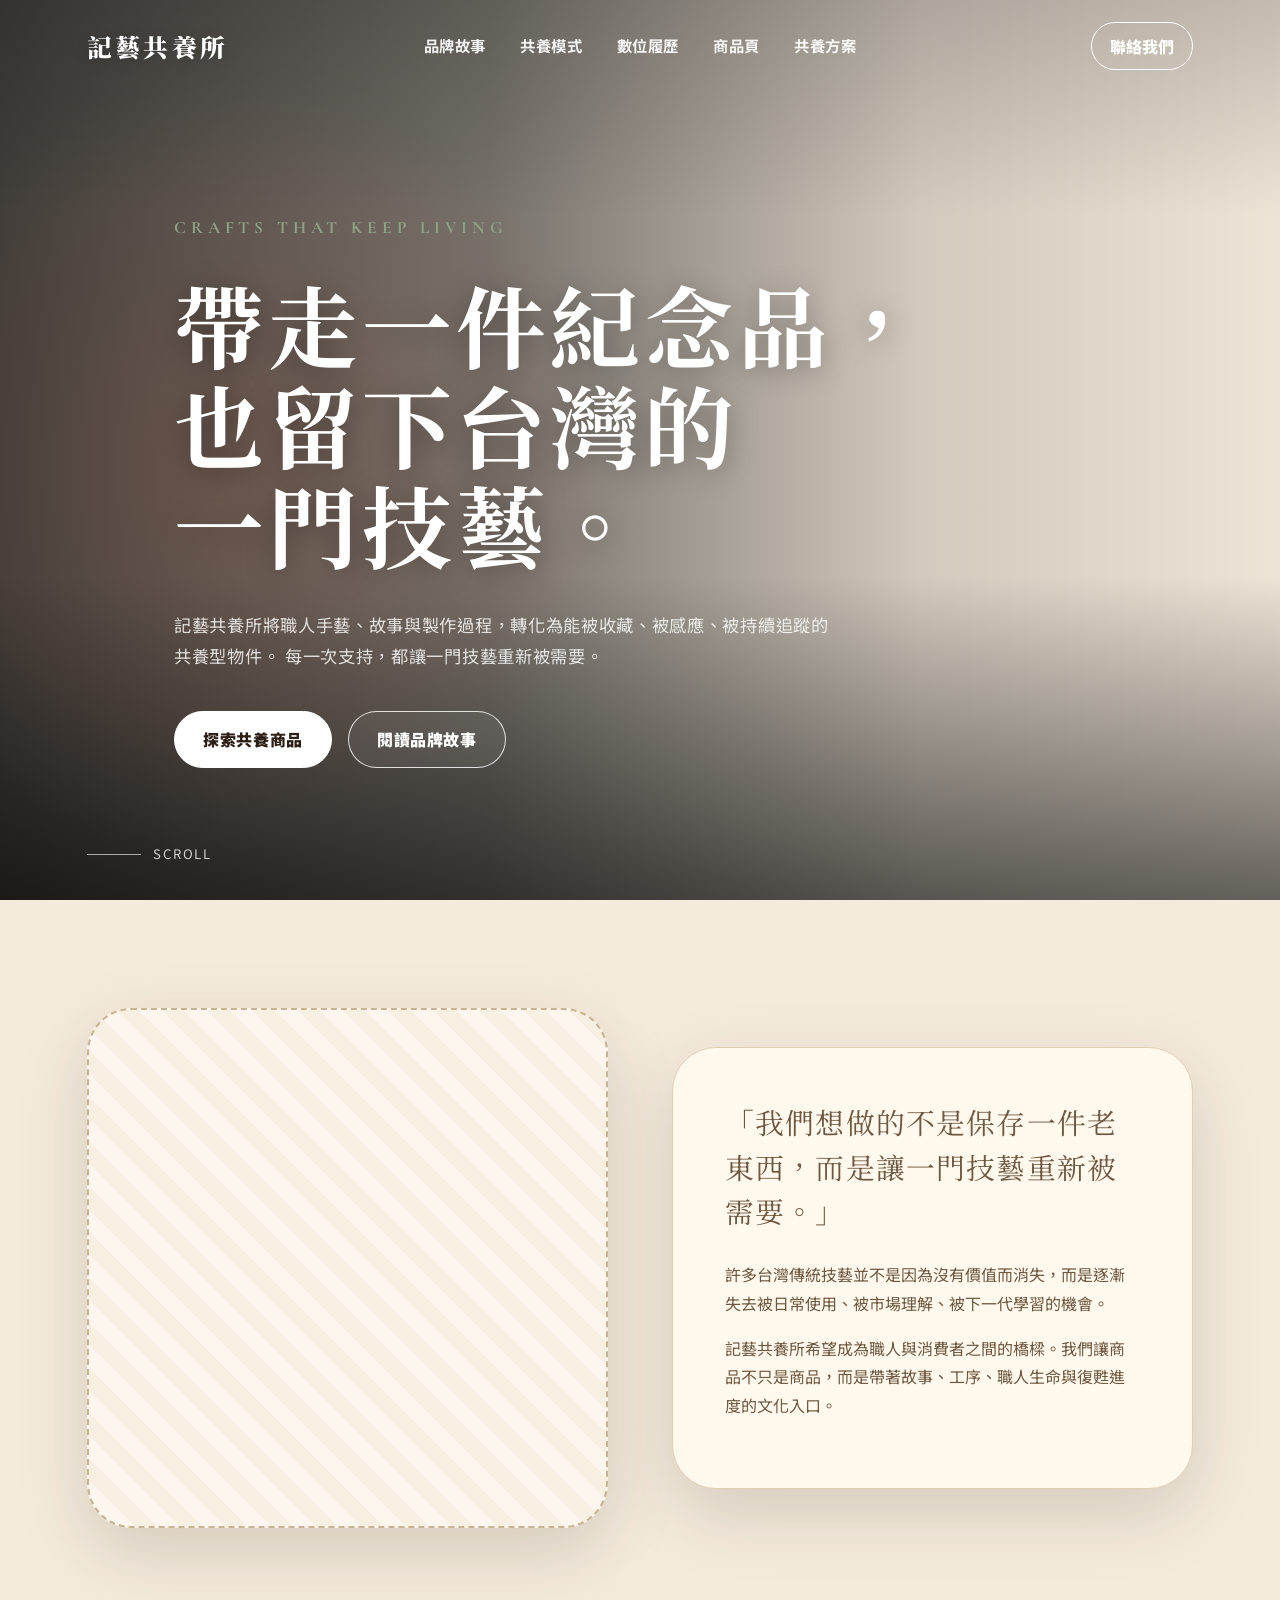
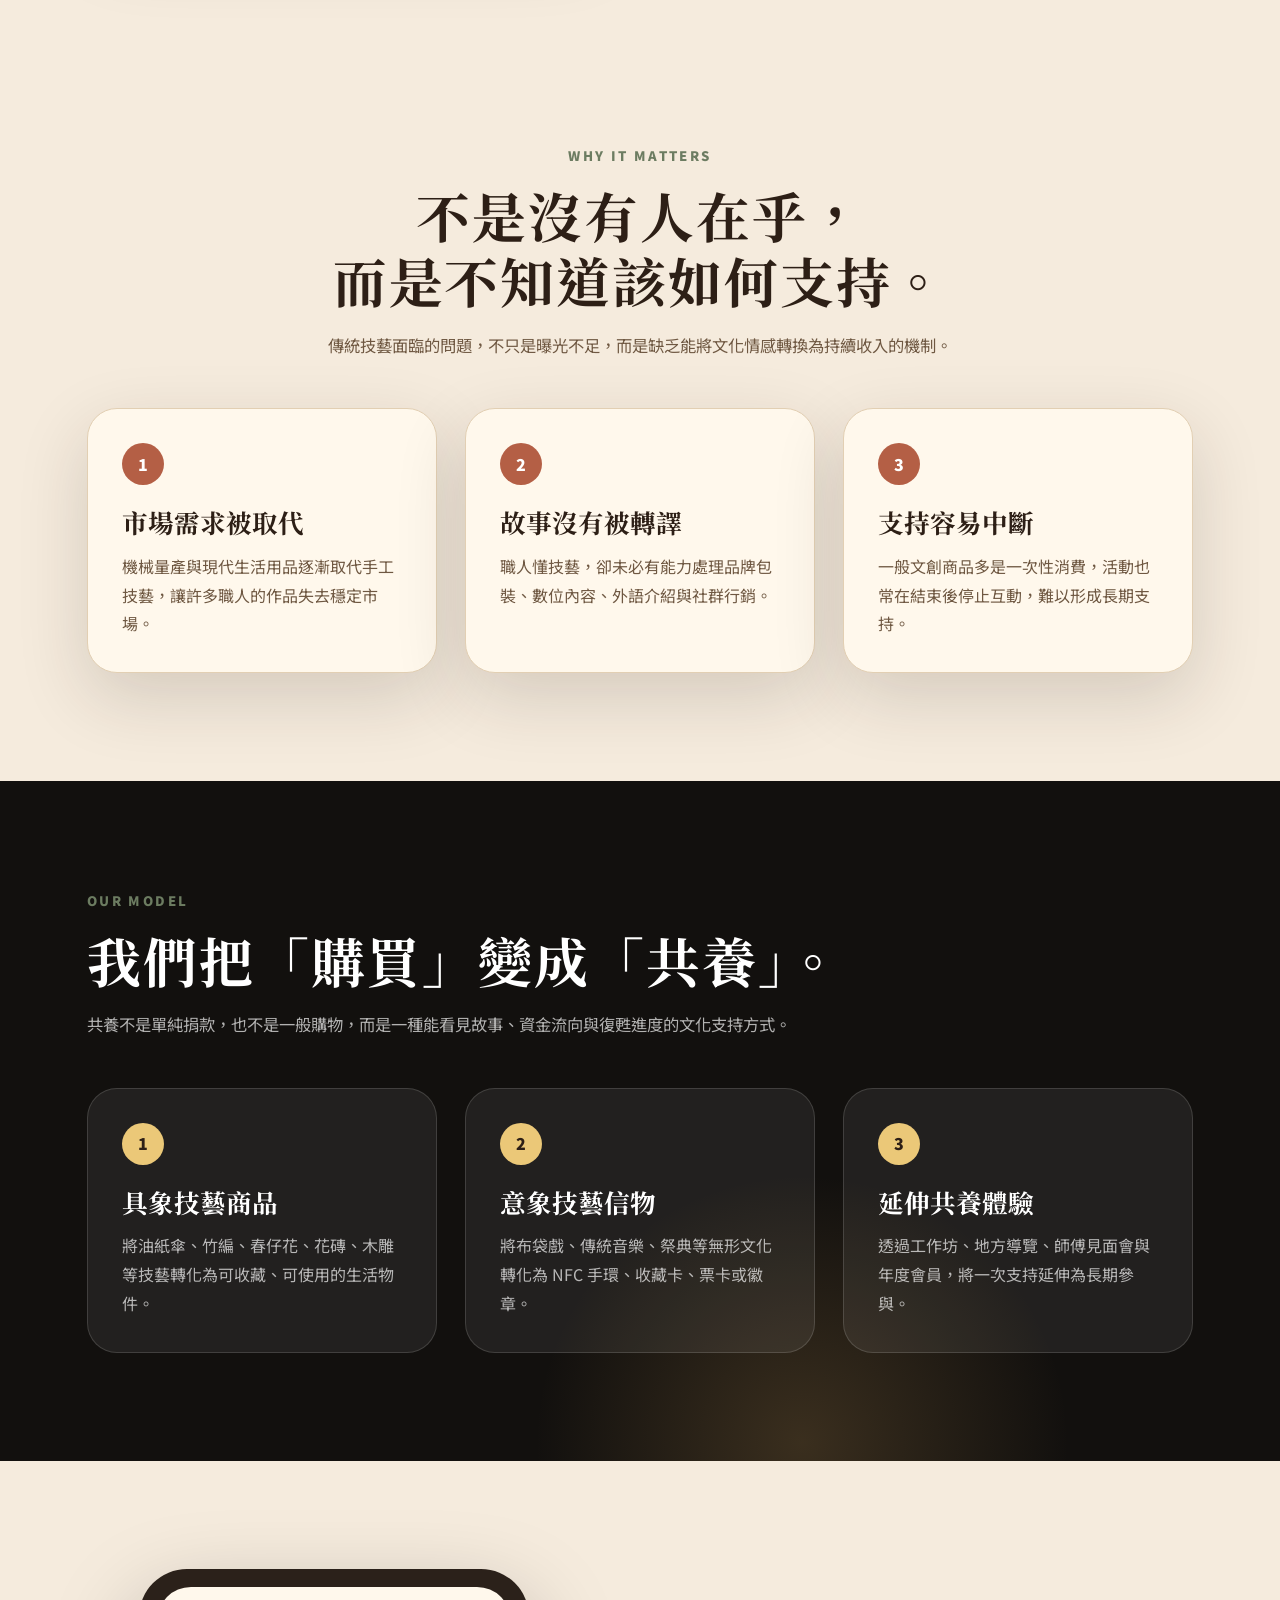
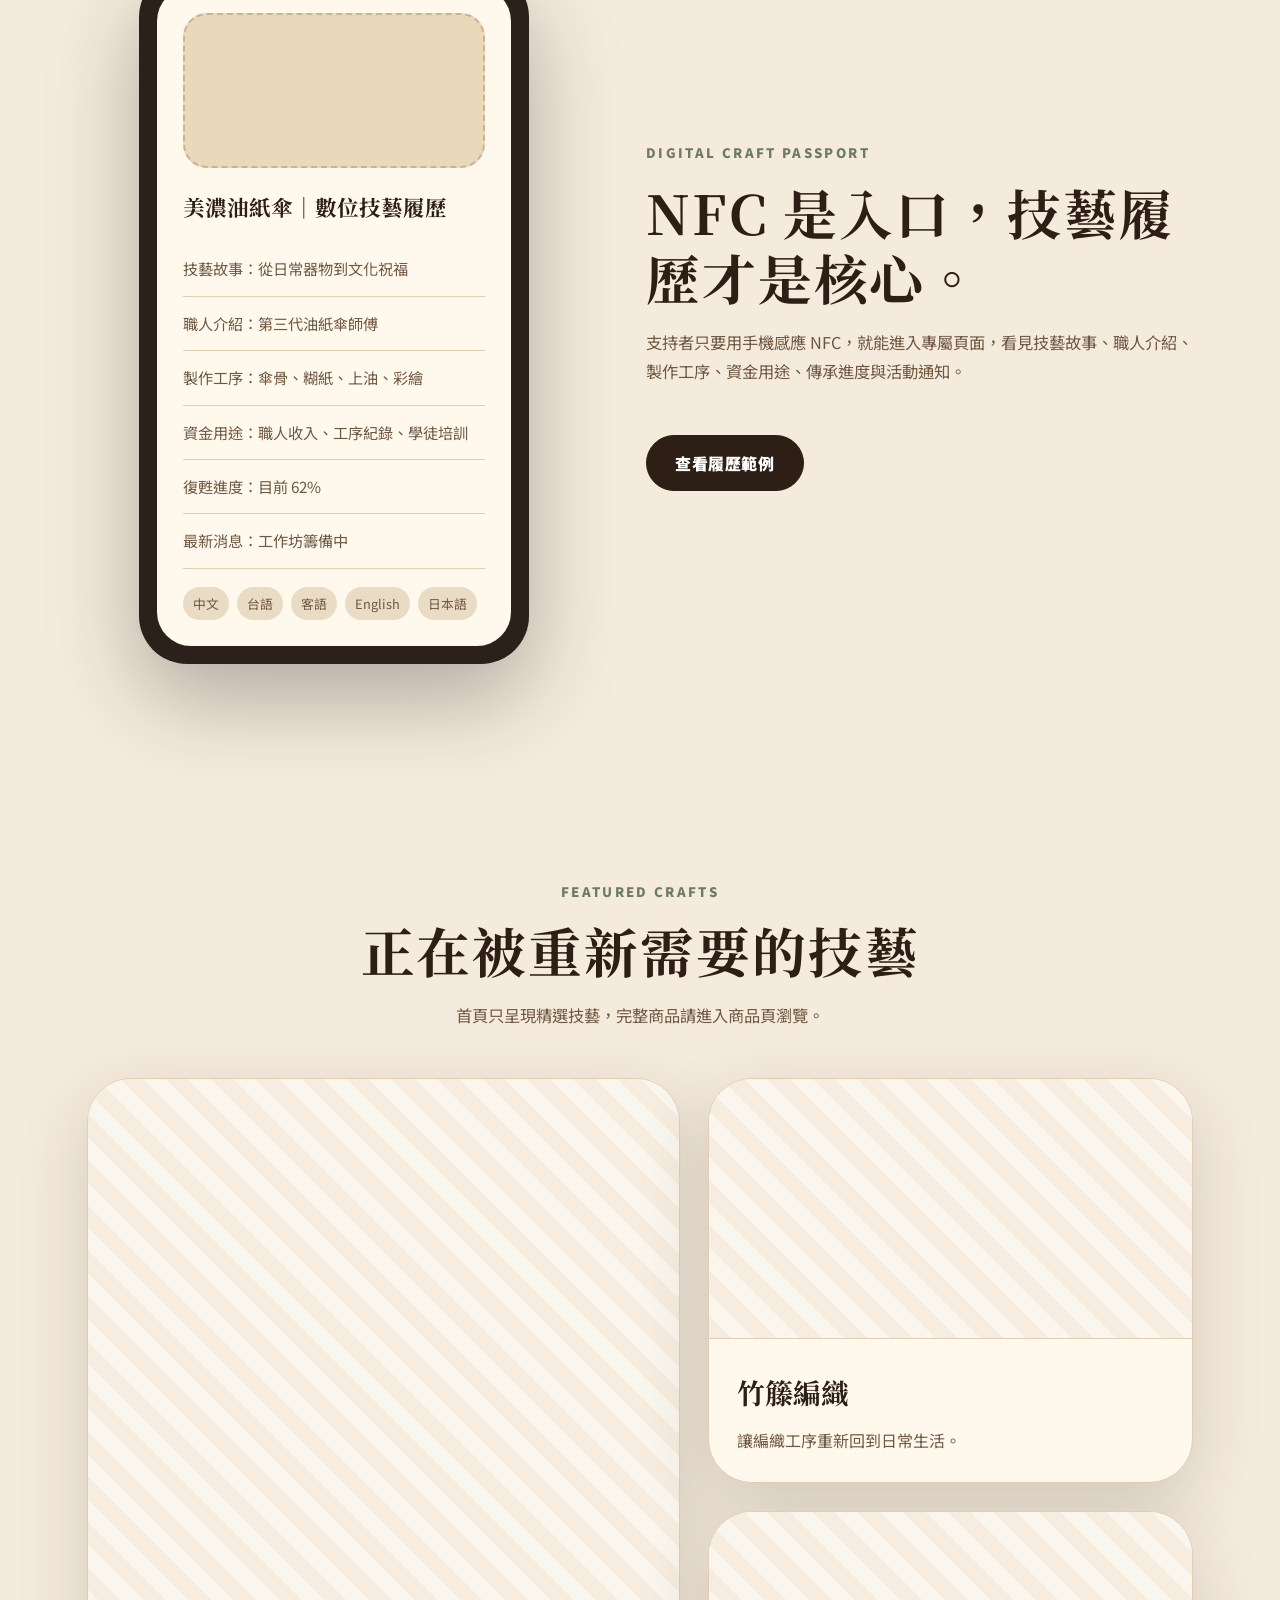
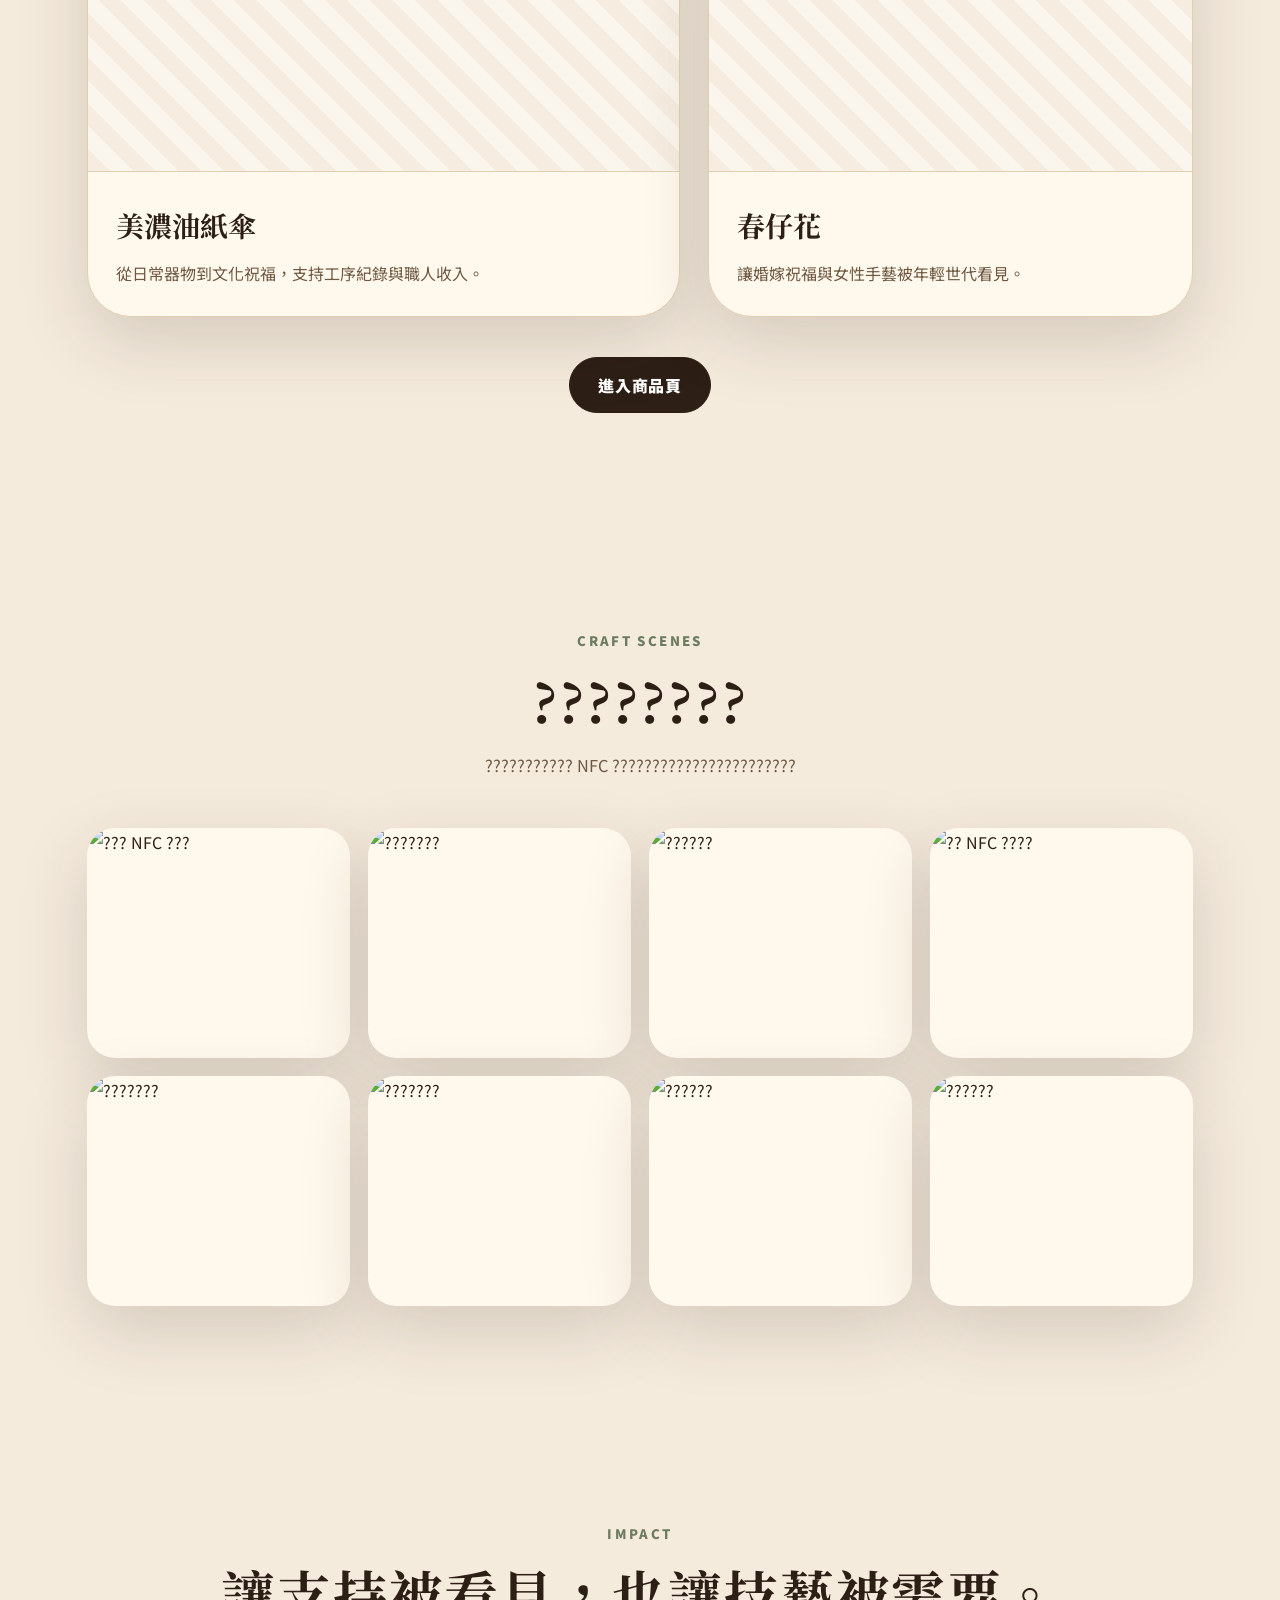
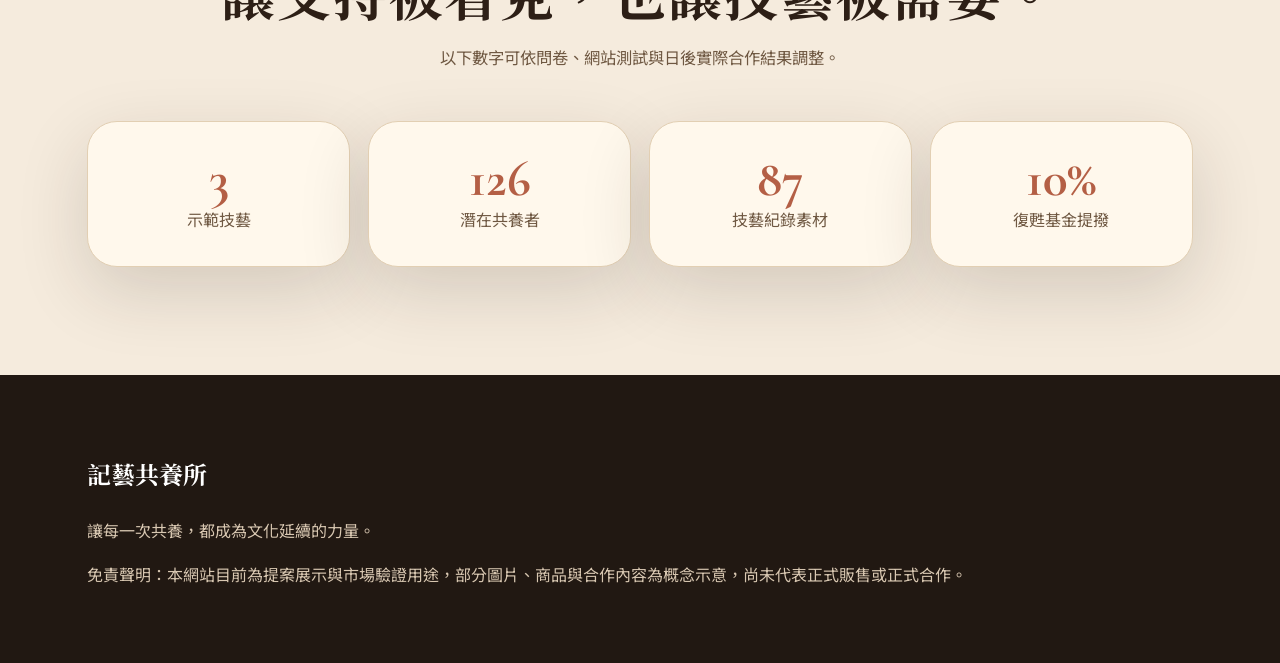
==== index.html @ 6f056673 "Add files via upload" ====
<!DOCTYPE html>
<html lang="zh-Hant">
<head>
<meta charset="UTF-8" />
<meta name="viewport" content="width=device-width, initial-scale=1.0" />
<title>記藝共養所｜讓台灣技藝重新被需要</title>
<link href="https://fonts.googleapis.com/css2?family=Noto+Serif+TC:wght@500;700;900&family=Noto+Sans+TC:wght@300;400;500;700;900&family=Cormorant+Garamond:wght@500;600;700&display=swap" rel="stylesheet">
<link rel="stylesheet" href="style.css?v=20260708" />
</head>
<body class="home-page">
<nav class="navbar" id="navbar">
  <a class="logo" href="index.html">記藝共養所</a>
  <div class="nav-center">
    <a href="index.html#story">品牌故事</a>
    <a href="index.html#model">共養模式</a>
    <a href="index.html#digital">數位履歷</a>
    <a href="products.html">商品頁</a>
    <a href="plans.html">共養方案</a>
  </div>
  <div class="nav-right">
    <a class="nav-pill" href="contact.html">聯絡我們</a>
  </div>
  <a class="mobile-menu-btn" href="products.html">☰</a>
</nav>

<main>
  <section class="hero">
    <div class="hero-content">
      <div class="eyebrow">Crafts that keep living</div>
      <h1>帶走一件紀念品，<br>也留下台灣的<br>一門技藝。</h1>
      <p>
        記藝共養所將職人手藝、故事與製作過程，轉化為能被收藏、被感應、被持續追蹤的共養型物件。
        每一次支持，都讓一門技藝重新被需要。
      </p>
      <div class="btn-row">
        <a class="btn white" href="products.html">探索共養商品</a>
        <a class="btn ghost-white" href="#story">閱讀品牌故事</a>
      </div>
    </div>
    <div class="scroll-indicator">
      <span class="scroll-line"></span>
      <span>Scroll</span>
    </div>
  </section>

  <section id="story">
    <div class="two-col">
      <div class="image-card reveal">
        <img src="images/story.jpg" alt="品牌故事圖片" onerror="this.remove(); this.parentElement.innerHTML='品牌故事圖片位置<br>檔名：images/story.jpg';">
      </div>
      <div class="text-panel reveal">
        <p class="lead-quote">「我們想做的不是保存一件老東西，而是讓一門技藝重新被需要。」</p>
        <p>許多台灣傳統技藝並不是因為沒有價值而消失，而是逐漸失去被日常使用、被市場理解、被下一代學習的機會。</p>
        <p>記藝共養所希望成為職人與消費者之間的橋樑。我們讓商品不只是商品，而是帶著故事、工序、職人生命與復甦進度的文化入口。</p>
      </div>
    </div>
  </section>

  <section>
    <div class="section-head center reveal">
      <div class="label">Why it matters</div>
      <h2>不是沒有人在乎，<br>而是不知道該如何支持。</h2>
      <p>傳統技藝面臨的問題，不只是曝光不足，而是缺乏能將文化情感轉換為持續收入的機制。</p>
    </div>

    <div class="cards">
      <div class="card reveal"><div class="card-num">1</div><h3>市場需求被取代</h3><p>機械量產與現代生活用品逐漸取代手工技藝，讓許多職人的作品失去穩定市場。</p></div>
      <div class="card reveal"><div class="card-num">2</div><h3>故事沒有被轉譯</h3><p>職人懂技藝，卻未必有能力處理品牌包裝、數位內容、外語介紹與社群行銷。</p></div>
      <div class="card reveal"><div class="card-num">3</div><h3>支持容易中斷</h3><p>一般文創商品多是一次性消費，活動也常在結束後停止互動，難以形成長期支持。</p></div>
    </div>
  </section>

  <section id="model" class="dark-band">
    <div class="section-head reveal">
      <div class="label">Our model</div>
      <h2>我們把「購買」變成「共養」。</h2>
      <p>共養不是單純捐款，也不是一般購物，而是一種能看見故事、資金流向與復甦進度的文化支持方式。</p>
    </div>

    <div class="cards">
      <div class="card reveal"><div class="card-num">1</div><h3>具象技藝商品</h3><p>將油紙傘、竹編、春仔花、花磚、木雕等技藝轉化為可收藏、可使用的生活物件。</p></div>
      <div class="card reveal"><div class="card-num">2</div><h3>意象技藝信物</h3><p>將布袋戲、傳統音樂、祭典等無形文化轉化為 NFC 手環、收藏卡、票卡或徽章。</p></div>
      <div class="card reveal"><div class="card-num">3</div><h3>延伸共養體驗</h3><p>透過工作坊、地方導覽、師傅見面會與年度會員，將一次支持延伸為長期參與。</p></div>
    </div>
  </section>

  <section id="digital">
    <div class="showcase">
      <div class="phone reveal">
        <div class="screen">
          <div class="screen-photo"><img src="images/nfc-demo.jpg" alt="NFC 示意圖" onerror="this.remove(); this.parentElement.innerHTML='技藝照片位置<br>images/nfc-demo.jpg';"></div>
          <h3>美濃油紙傘｜數位技藝履歷</h3>
          <div class="info-row">技藝故事：從日常器物到文化祝福</div>
          <div class="info-row">職人介紹：第三代油紙傘師傅</div>
          <div class="info-row">製作工序：傘骨、糊紙、上油、彩繪</div>
          <div class="info-row">資金用途：職人收入、工序紀錄、學徒培訓</div>
          <div class="info-row">復甦進度：目前 62%</div>
          <div class="info-row">最新消息：工作坊籌備中</div>
          <div class="langs"><span>中文</span><span>台語</span><span>客語</span><span>English</span><span>日本語</span></div>
        </div>
      </div>

      <div class="reveal">
        <div class="section-head">
          <div class="label">Digital craft passport</div>
          <h2>NFC 是入口，技藝履歷才是核心。</h2>
          <p>支持者只要用手機感應 NFC，就能進入專屬頁面，看見技藝故事、職人介紹、製作工序、資金用途、傳承進度與活動通知。</p>
        </div>
        <a class="btn dark" href="nfc.html">查看履歷範例</a>
      </div>
    </div>
  </section>

  <section>
    <div class="section-head center reveal">
      <div class="label">Featured crafts</div>
      <h2>正在被重新需要的技藝</h2>
      <p>首頁只呈現精選技藝，完整商品請進入商品頁瀏覽。</p>
    </div>

    <div class="featured-crafts">
      <div class="feature-large reveal">
        <div class="feature-img"><img src="images/umbrella.jpg" alt="美濃油紙傘" onerror="this.remove(); this.parentElement.innerHTML='圖片位置：images/umbrella.jpg';"></div>
        <div class="feature-content"><h3>美濃油紙傘</h3><p>從日常器物到文化祝福，支持工序紀錄與職人收入。</p></div>
      </div>

      <div class="feature-small-wrap">
        <div class="feature-small reveal">
          <div class="feature-img"><img src="images/bamboo.jpg" alt="竹籐編織" onerror="this.remove(); this.parentElement.innerHTML='圖片位置：images/bamboo.jpg';"></div>
          <div class="feature-content"><h3>竹籐編織</h3><p>讓編織工序重新回到日常生活。</p></div>
        </div>
        <div class="feature-small reveal">
          <div class="feature-img"><img src="images/chunzihua.jpg" alt="春仔花" onerror="this.remove(); this.parentElement.innerHTML='圖片位置：images/chunzihua.jpg';"></div>
          <div class="feature-content"><h3>春仔花</h3><p>讓婚嫁祝福與女性手藝被年輕世代看見。</p></div>
        </div>
      </div>
    </div>

    <div style="text-align:center;margin-top:40px;">
      <a class="btn dark" href="products.html">進入商品頁</a>
    </div>
  </section>


  <section id="gallery">
    <div class="section-head center reveal">
      <div class="label">Craft scenes</div>
      <h2>????????</h2>
      <p>??????????? NFC ???????????????????????</p>
    </div>
    <div class="gallery-grid">
      <div class="gallery-item reveal"><img src="images/gallery-01.jpg" alt="??? NFC ???"></div>
      <div class="gallery-item reveal"><img src="images/gallery-02.jpg" alt="???????"></div>
      <div class="gallery-item reveal"><img src="images/gallery-03.jpg" alt="??????"></div>
      <div class="gallery-item reveal"><img src="images/gallery-04.jpg" alt="?? NFC ????"></div>
      <div class="gallery-item reveal"><img src="images/gallery-05.jpg" alt="???????"></div>
      <div class="gallery-item reveal"><img src="images/gallery-06.jpg" alt="???????"></div>
      <div class="gallery-item reveal"><img src="images/gallery-07.jpg" alt="??????"></div>
      <div class="gallery-item reveal"><img src="images/gallery-08.jpg" alt="??????"></div>
    </div>
  </section>

  <section>
    <div class="section-head center reveal">
      <div class="label">Impact</div>
      <h2>讓支持被看見，也讓技藝被需要。</h2>
      <p>以下數字可依問卷、網站測試與日後實際合作結果調整。</p>
    </div>
    <div class="stats">
      <div class="stat reveal"><strong>3</strong><span>示範技藝</span></div>
      <div class="stat reveal"><strong>126</strong><span>潛在共養者</span></div>
      <div class="stat reveal"><strong>87</strong><span>技藝紀錄素材</span></div>
      <div class="stat reveal"><strong>10%</strong><span>復甦基金提撥</span></div>
    </div>
  </section>
</main>
<footer class="footer">
  <h2 class="serif">記藝共養所</h2>
  <p>讓每一次共養，都成為文化延續的力量。</p>
  <p>免責聲明：本網站目前為提案展示與市場驗證用途，部分圖片、商品與合作內容為概念示意，尚未代表正式販售或正式合作。</p>
</footer>
<script src="script.js?v=20260708"></script>
</body>
</html>
---- style.css ----
:root{
  --cream:#F5EBDD;
  --paper:#FFF8EC;
  --paper-soft:#FAF0DF;
  --ink:#2D1F16;
  --ink-soft:#6F5842;
  --muted:#9B846B;
  --line:#E2CFB3;
  --gold:#C99B57;
  --sage:#6C7C61;
  --brick:#B45F45;
  --black:#12100E;
  --white:#FFFFFF;
  --shadow:0 24px 70px rgba(45,31,22,.16);
  --radius-xl:44px;
  --radius-lg:30px;
}
*{box-sizing:border-box}
html{scroll-behavior:smooth}
body{
  margin:0;
  font-family:"Noto Sans TC", sans-serif;
  background:var(--cream);
  color:var(--ink);
  line-height:1.8;
  overflow-x:hidden;
}
h1,h2,h3,.logo,.serif{font-family:"Noto Serif TC", serif}
a{color:inherit;text-decoration:none}
img{width:100%;display:block}
::selection{background:rgba(201,155,87,.35)}

.navbar{
  position:fixed;
  top:0;
  width:100%;
  height:92px;
  padding:0 6.8vw;
  display:grid;
  grid-template-columns:1fr auto 1fr;
  align-items:center;
  z-index:9999;
  color:white;
  transition:background .35s ease,color .35s ease,height .35s ease,box-shadow .35s ease;
}
.navbar.scrolled,.navbar.solid{
  height:76px;
  color:var(--ink);
  background:rgba(245,235,221,.94);
  backdrop-filter:blur(18px);
  box-shadow:0 10px 30px rgba(45,31,22,.08);
}
.logo{
  font-weight:900;
  font-size:1.55rem;
  letter-spacing:.13em;
  text-shadow:0 2px 14px rgba(0,0,0,.22);
}
.navbar.scrolled .logo,.navbar.solid .logo{text-shadow:none}
.nav-center{
  display:flex;
  justify-content:center;
  gap:34px;
  font-size:.96rem;
  font-weight:700;
  letter-spacing:.04em;
}
.nav-center a{opacity:.92;transition:.25s}
.nav-center a:hover{color:var(--gold)}
.nav-right{display:flex;justify-content:flex-end}
.nav-pill{
  border:1px solid currentColor;
  border-radius:999px;
  padding:9px 18px;
  font-weight:800;
}
.mobile-menu-btn{
  display:none;
  border:0;
  background:transparent;
  color:inherit;
  font-size:1.4rem;
}

.hero{
  min-height:100vh;
  position:relative;
  color:white;
  display:flex;
  align-items:center;
  overflow:hidden;
  background:
    linear-gradient(90deg,rgba(0,0,0,.74) 0%,rgba(0,0,0,.52) 38%,rgba(0,0,0,.14) 72%,rgba(0,0,0,.03) 100%),
    url("images/hero.jpg") center center / cover no-repeat;
}
.hero::before{
  content:"";
  position:absolute;
  inset:0;
  background:
    radial-gradient(circle at 18% 52%,rgba(180,95,69,.2),transparent 34%),
    linear-gradient(to bottom,rgba(0,0,0,.18),transparent 24%),
    linear-gradient(to top,rgba(0,0,0,.58),transparent 36%);
  pointer-events:none;
}
.hero-content{
  position:relative;
  z-index:2;
  width:min(840px,88vw);
  margin-left:6.8vw;
  padding-top:80px;
}
.eyebrow{
  font-family:"Cormorant Garamond", serif;
  color:rgba(143,164,132,.98);
  font-size:1.08rem;
  font-weight:700;
  letter-spacing:.28em;
  text-transform:uppercase;
  margin-bottom:30px;
}
.hero h1{
  margin:0;
  font-size:clamp(3.5rem,7vw,7.6rem);
  line-height:1.12;
  letter-spacing:.045em;
  text-shadow:0 4px 28px rgba(0,0,0,.34);
}
.hero p{
  max-width:670px;
  margin:34px 0 40px;
  color:rgba(255,255,255,.82);
  font-size:1.08rem;
  letter-spacing:.04em;
}
.btn-row{display:flex;gap:16px;flex-wrap:wrap}
.btn{
  display:inline-block;
  border:1px solid currentColor;
  background:transparent;
  color:inherit;
  border-radius:999px;
  padding:13px 28px;
  font-weight:900;
  letter-spacing:.04em;
  transition:.28s ease;
  cursor:pointer;
}
.btn:hover{transform:translateY(-3px);box-shadow:0 18px 45px rgba(0,0,0,.18)}
.btn.white{background:white;color:var(--ink);border-color:white}
.btn.dark{background:var(--ink);color:white;border-color:var(--ink)}
.btn.ghost-white{background:rgba(255,255,255,.06);backdrop-filter:blur(10px);color:white;border-color:rgba(255,255,255,.82)}
.scroll-indicator{
  position:absolute;left:6.8vw;bottom:34px;z-index:2;display:flex;gap:12px;align-items:center;
  color:rgba(255,255,255,.78);font-size:.82rem;letter-spacing:.14em;text-transform:uppercase;
}
.scroll-line{width:54px;height:1px;background:rgba(255,255,255,.62)}

section{padding:108px 6.8vw}
.page-content{padding:132px 6.8vw 108px}
.section-head{max-width:850px;margin-bottom:48px}
.section-head.center{text-align:center;margin-left:auto;margin-right:auto}
.label{color:var(--sage);font-weight:900;letter-spacing:.18em;font-size:.82rem;text-transform:uppercase;margin-bottom:14px}
.section-head h1,.section-head h2{
  margin:0 0 18px;
  font-size:clamp(2.15rem,4.2vw,4.4rem);
  line-height:1.22;
  letter-spacing:.035em;
}
.section-head p{margin:0;color:var(--ink-soft);font-size:1.02rem}
.two-col{display:grid;grid-template-columns:1fr 1fr;gap:64px;align-items:center}
.image-card,.placeholder-img{
  border-radius:var(--radius-xl);
  min-height:520px;
  overflow:hidden;
  background:
    linear-gradient(rgba(255,255,255,.58),rgba(255,255,255,.58)),
    repeating-linear-gradient(45deg,#EAD8BB 0,#EAD8BB 16px,#F7EAD6 16px,#F7EAD6 32px);
  border:2px dashed #C8B492;
  display:grid;
  place-items:center;
  text-align:center;
  color:var(--muted);
  padding:30px;
  font-weight:900;
  box-shadow:var(--shadow);
}
.image-card img,.placeholder-img img,.product-img img,.feature-img img,.screen-photo img,.detail-image img{
  width:100%;
  height:100%;
  object-fit:cover;
}
.text-panel{
  background:var(--paper);
  border:1px solid var(--line);
  border-radius:var(--radius-xl);
  padding:52px;
  box-shadow:var(--shadow);
}
.lead-quote{
  font-family:"Noto Serif TC", serif;
  font-size:1.8rem;
  line-height:1.55;
  letter-spacing:.04em;
  color:var(--ink);
  margin:0 0 26px;
}
.text-panel p{color:var(--ink-soft)}
.cards{display:grid;grid-template-columns:repeat(3,1fr);gap:28px}
.card{
  background:var(--paper);
  border:1px solid var(--line);
  border-radius:var(--radius-lg);
  padding:34px;
  box-shadow:var(--shadow);
  transition:.3s ease;
}
.card:hover{transform:translateY(-8px)}
.card-num{
  width:42px;height:42px;border-radius:50%;display:grid;place-items:center;background:var(--brick);color:white;font-weight:900;margin-bottom:20px;
}
.card h3{margin:0 0 12px;font-size:1.6rem;line-height:1.35}
.card p{color:var(--ink-soft);margin:0}
.dark-band{background:var(--black);color:white;position:relative;overflow:hidden}
.dark-band::before{
  content:"";position:absolute;inset:auto -20% -40% 40%;width:580px;height:580px;border-radius:50%;
  background:radial-gradient(circle,rgba(201,155,87,.22),transparent 65%);
}
.dark-band .section-head p,.dark-band .card p{color:rgba(255,255,255,.68)}
.dark-band .card{background:rgba(255,255,255,.07);border-color:rgba(255,255,255,.14);box-shadow:none}
.dark-band .card-num{background:#EBC878;color:var(--ink)}
.showcase{display:grid;grid-template-columns:.95fr 1.05fr;gap:64px;align-items:center}
.phone{width:min(390px,100%);margin:auto;background:#2B211A;border-radius:48px;padding:18px;box-shadow:0 35px 90px rgba(0,0,0,.28)}
.screen{min-height:610px;background:var(--paper);border-radius:34px;padding:26px}
.screen-photo{
  height:155px;border-radius:24px;border:2px dashed #C8B492;background:#EAD8BB;display:grid;place-items:center;
  text-align:center;color:var(--muted);font-weight:900;margin-bottom:20px;overflow:hidden;
}
.screen h3{margin:0 0 16px;font-size:1.35rem}
.info-row{padding:13px 0;border-bottom:1px solid var(--line);color:var(--ink-soft);font-size:.95rem}
.langs{display:flex;gap:8px;flex-wrap:wrap;margin-top:18px}
.langs span{background:#EADBC5;border-radius:999px;padding:5px 10px;font-size:.8rem;color:var(--ink-soft)}
.stats{display:grid;grid-template-columns:repeat(4,1fr);gap:18px}
.stat{
  background:var(--paper);border:1px solid var(--line);border-radius:var(--radius-lg);padding:32px 22px;text-align:center;box-shadow:var(--shadow)
}
.stat strong{display:block;font-family:"Cormorant Garamond",serif;font-size:3.2rem;line-height:1;color:var(--brick)}
.stat span{color:var(--ink-soft)}
.featured-crafts{display:grid;grid-template-columns:1.1fr .9fr;gap:28px}
.feature-large,.feature-small{
  min-height:560px;border-radius:var(--radius-xl);background:var(--paper);border:1px solid var(--line);box-shadow:var(--shadow);
  overflow:hidden;display:flex;flex-direction:column;
}
.feature-small-wrap{display:grid;gap:28px}
.feature-small{min-height:266px}
.feature-img{
  flex:1;min-height:260px;background:
    linear-gradient(rgba(255,255,255,.55),rgba(255,255,255,.55)),
    repeating-linear-gradient(45deg,#EAD8BB 0,#EAD8BB 16px,#F7EAD6 16px,#F7EAD6 32px);
  border-bottom:1px solid var(--line);display:grid;place-items:center;text-align:center;color:var(--muted);font-weight:900;overflow:hidden;
}
.feature-content{padding:28px}
.feature-content h3{font-size:1.75rem;margin:0 0 8px}
.feature-content p{color:var(--ink-soft);margin:0}
.product-grid{display:grid;grid-template-columns:repeat(3,1fr);gap:30px}
.product-card{
  background:var(--paper);border:1px solid var(--line);border-radius:var(--radius-xl);padding:22px;box-shadow:var(--shadow);transition:.3s ease;
}
.product-card:hover{transform:translateY(-8px)}
.product-img{
  height:280px;border-radius:30px;border:2px dashed #C8B492;background:#EAD8BB;display:grid;place-items:center;text-align:center;
  color:var(--muted);font-weight:900;overflow:hidden;
}
.product-card h3{font-size:1.55rem;margin:20px 0 8px}
.product-card p{color:var(--ink-soft)}
.price{color:var(--brick);font-weight:900;font-size:1.22rem;margin:16px 0 10px}
.progress{height:10px;border-radius:999px;overflow:hidden;background:#E9DAC3;margin:14px 0 8px}
.progress span{display:block;height:100%;background:var(--sage)}
.meta{display:flex;justify-content:space-between;color:var(--muted);font-size:.88rem;margin-bottom:18px}
.detail-hero{display:grid;grid-template-columns:1fr 1fr;gap:64px;align-items:center}
.detail-image{
  min-height:620px;border-radius:var(--radius-xl);border:2px dashed #C8B492;background:#EAD8BB;display:grid;place-items:center;
  text-align:center;color:var(--muted);font-weight:900;box-shadow:var(--shadow);overflow:hidden;
}
.detail-info{background:var(--paper);border:1px solid var(--line);border-radius:var(--radius-xl);padding:48px;box-shadow:var(--shadow)}
.detail-info h1{font-size:clamp(2.2rem,4vw,4.2rem);line-height:1.2;margin:0 0 20px}
.detail-info p{color:var(--ink-soft)}
.info-grid{display:grid;grid-template-columns:repeat(3,1fr);gap:24px;margin-top:54px}
.plan-grid{display:grid;grid-template-columns:repeat(3,1fr);gap:28px}
.plan{background:var(--paper);border:1px solid var(--line);border-radius:var(--radius-xl);padding:38px;box-shadow:var(--shadow)}
.plan h3{font-size:1.65rem;margin:0 0 8px}
.amount{font-family:"Cormorant Garamond",serif;color:var(--brick);font-size:3rem;font-weight:700}
.plan ul{color:var(--ink-soft);padding-left:22px}
.form-box{width:min(700px,100%);background:var(--paper);border:1px solid var(--line);border-radius:var(--radius-xl);padding:42px;box-shadow:var(--shadow)}
input,select,textarea{
  width:100%;padding:15px 16px;margin-bottom:14px;border-radius:16px;border:1px solid #D8C5AA;background:#FFFDF7;font-family:inherit;font-size:1rem;
}
.back-link{display:inline-block;margin-bottom:32px;color:var(--ink-soft);font-weight:900}
.footer{background:#211812;color:white;padding:58px 6.8vw}
.footer p{color:#D8C7B1;max-width:920px}
.reveal{opacity:0;transform:translateY(30px);transition:opacity .8s ease,transform .8s ease}
.reveal.show{opacity:1;transform:translateY(0)}

@media(max-width:980px){
  .navbar{height:76px;padding:0 6vw}
  .nav-center,.nav-right{display:none}
  .mobile-menu-btn{display:block;justify-self:end}
  .navbar{grid-template-columns:1fr auto}
  .hero-content{margin-left:6vw;width:88vw}
  .hero h1{font-size:clamp(3rem,13vw,5.2rem)}
  section,.page-content{padding-left:6vw;padding-right:6vw}
  .two-col,.cards,.showcase,.stats,.featured-crafts,.product-grid,.detail-hero,.info-grid,.plan-grid{grid-template-columns:1fr}
  .image-card,.detail-image{min-height:380px}
}


.image-card img,
.screen-photo img,
.feature-img img,
.product-img img,
.detail-image img,
.gallery-item img{
  width:100%;
  height:100%;
  object-fit:cover;
  display:block;
}
.image-card,.screen-photo,.feature-img,.product-img,.detail-image{padding:0;}
.gallery-grid{display:grid;grid-template-columns:repeat(4,1fr);gap:18px;}
.gallery-item{min-height:230px;border-radius:28px;overflow:hidden;box-shadow:var(--shadow);background:var(--paper);}
@media(max-width:980px){.gallery-grid{grid-template-columns:1fr 1fr}.gallery-item{min-height:180px}}
@media(max-width:560px){.gallery-grid{grid-template-columns:1fr}}
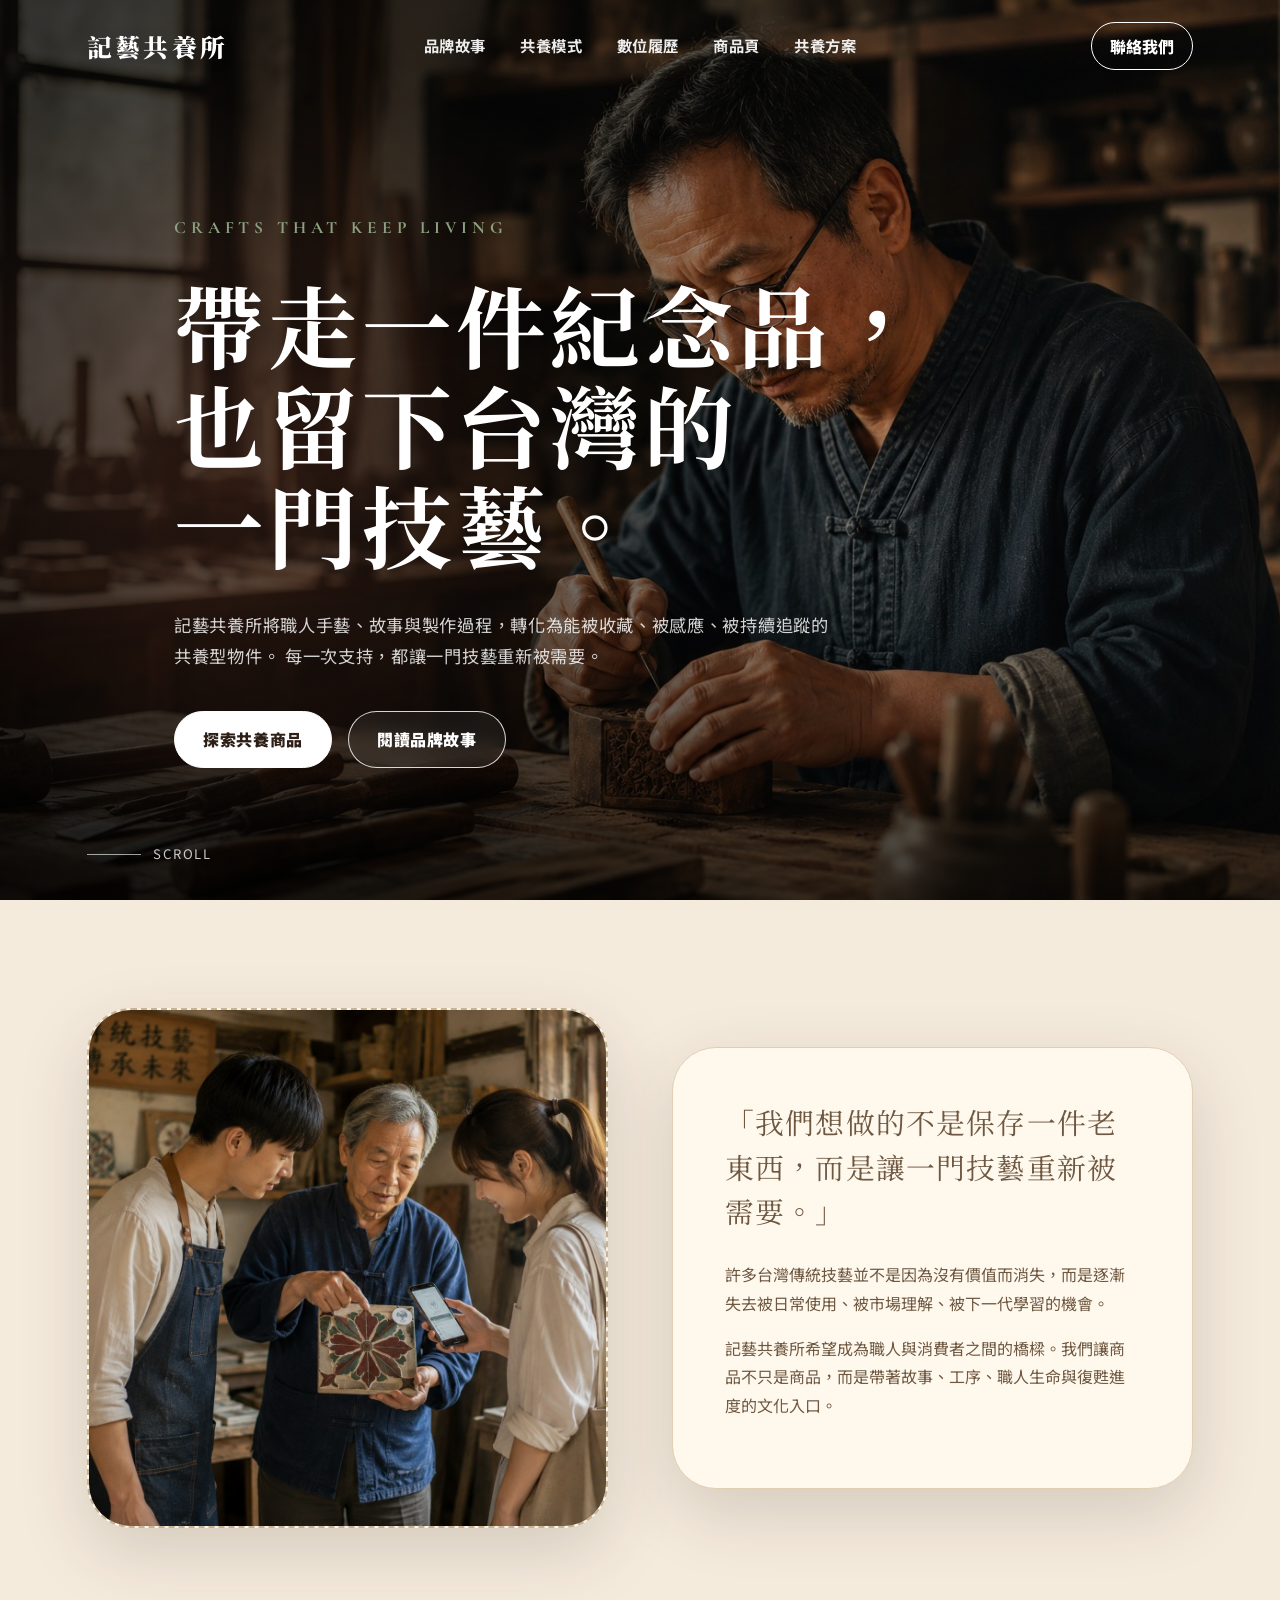
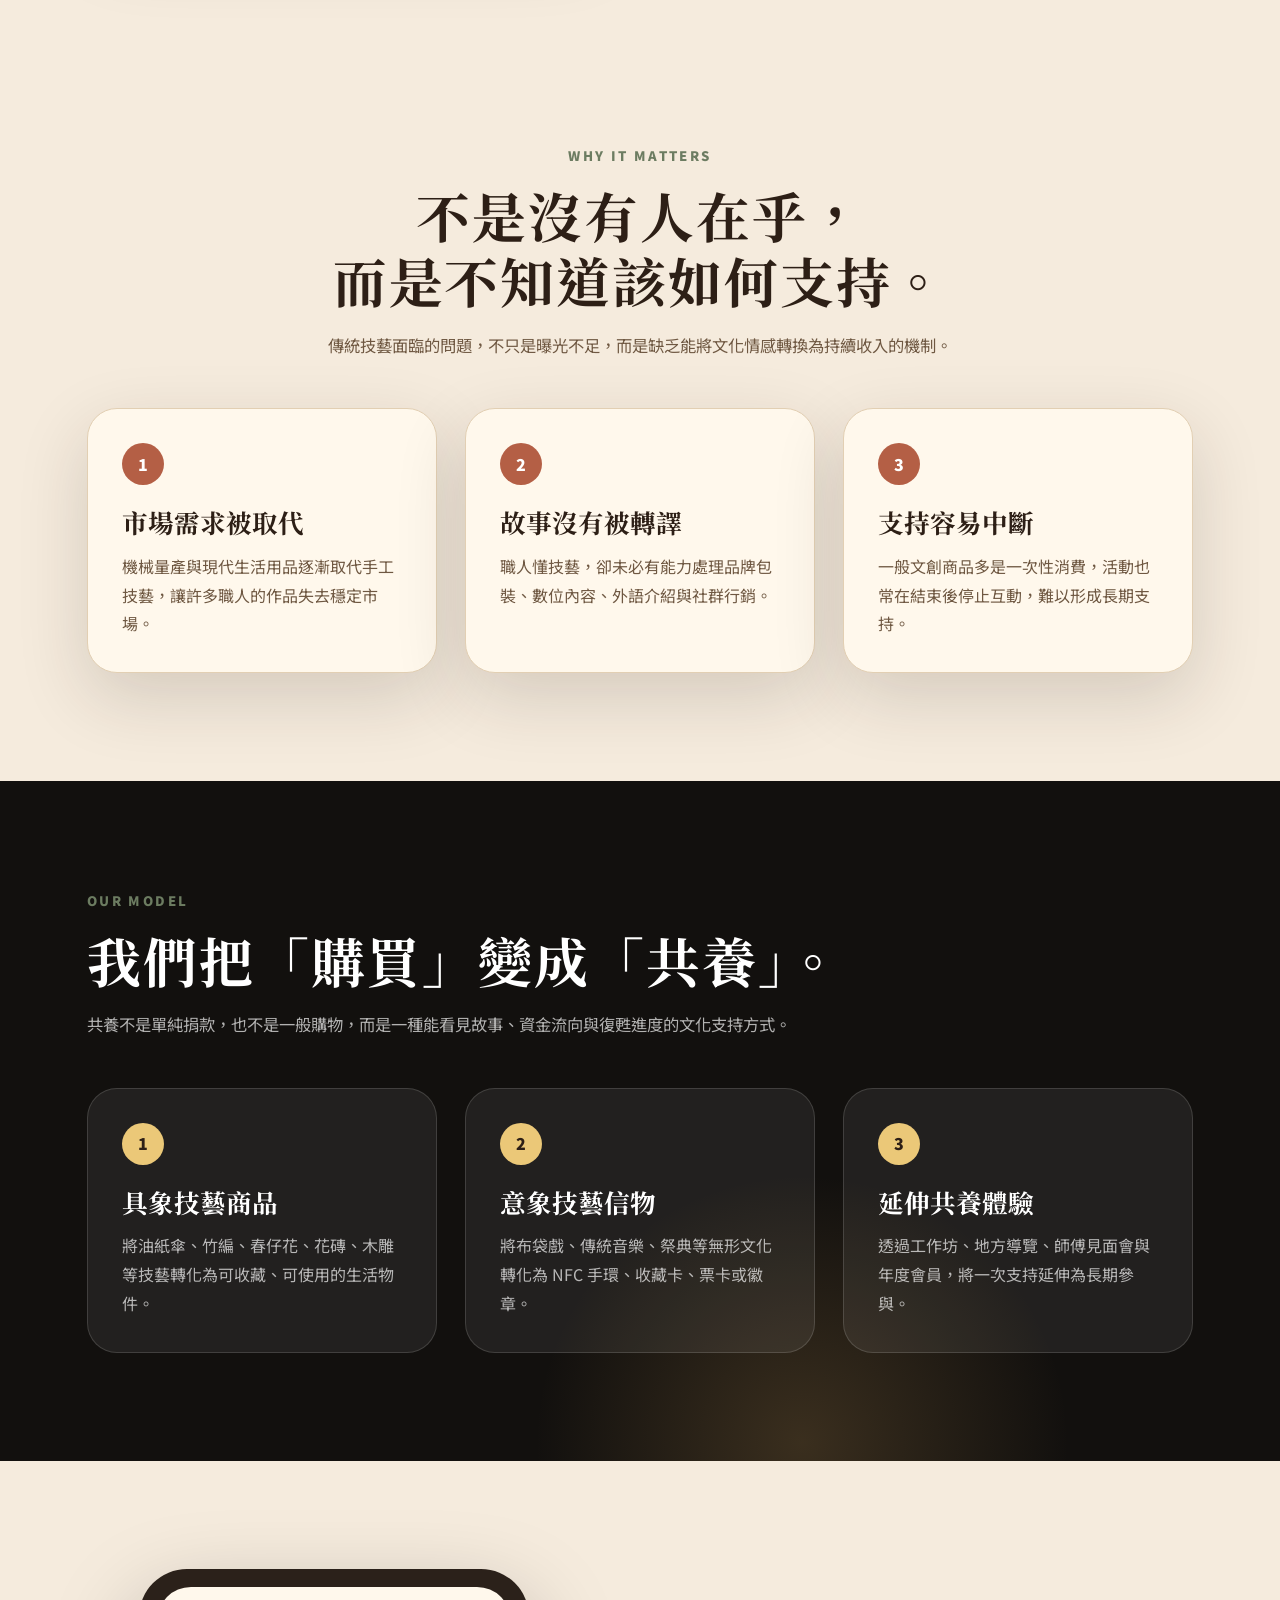
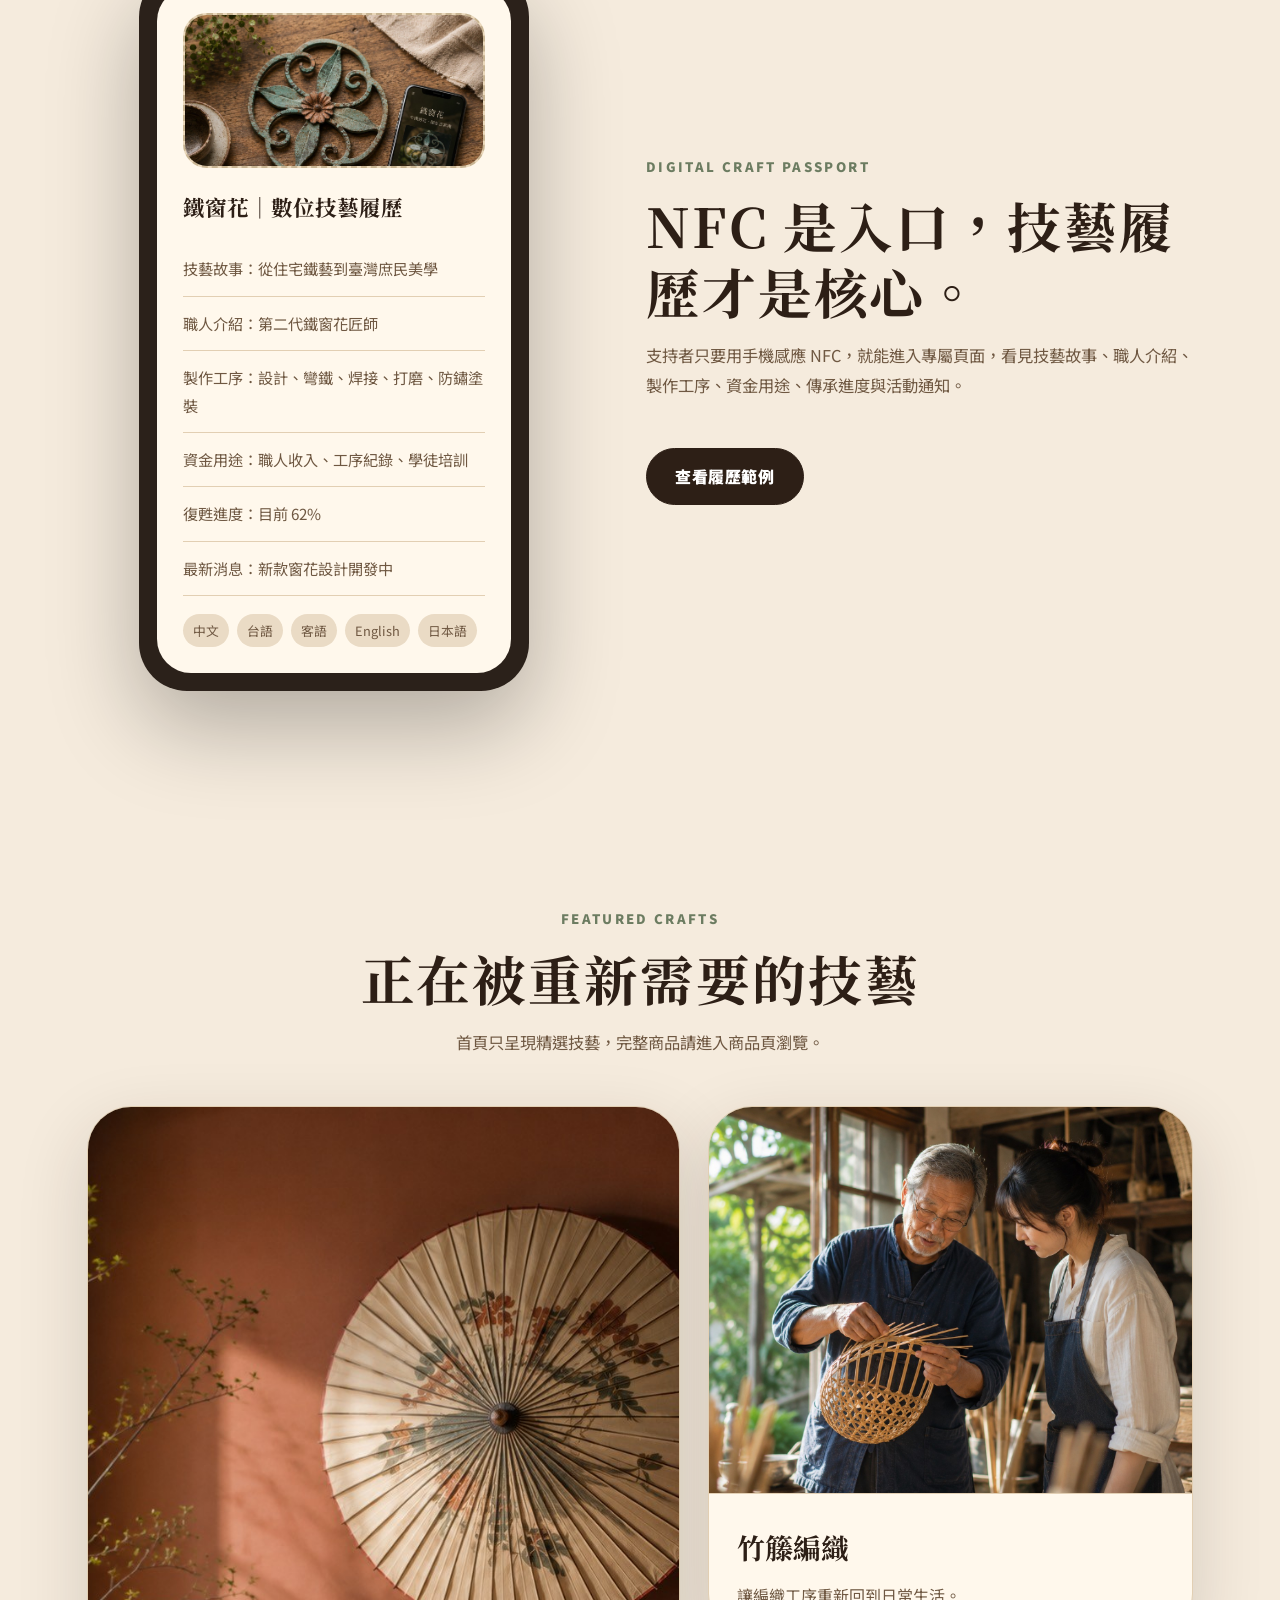
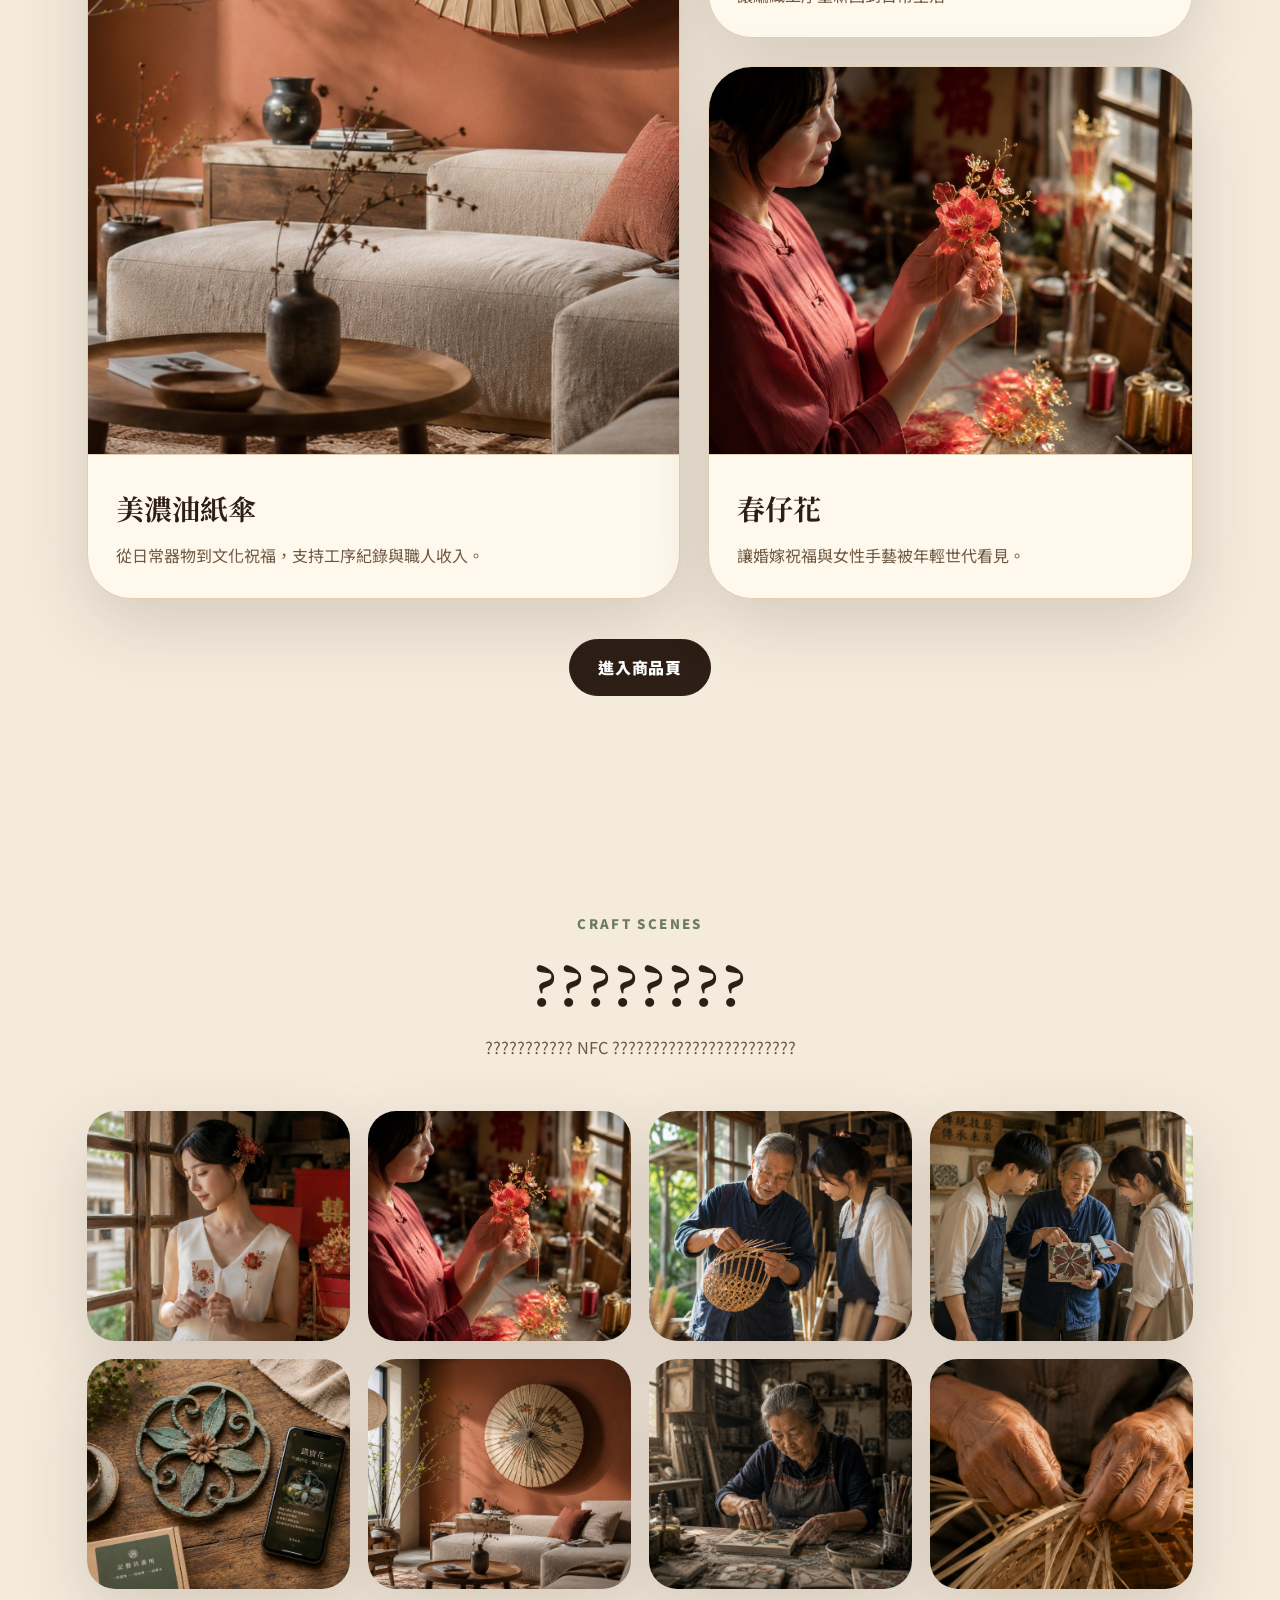
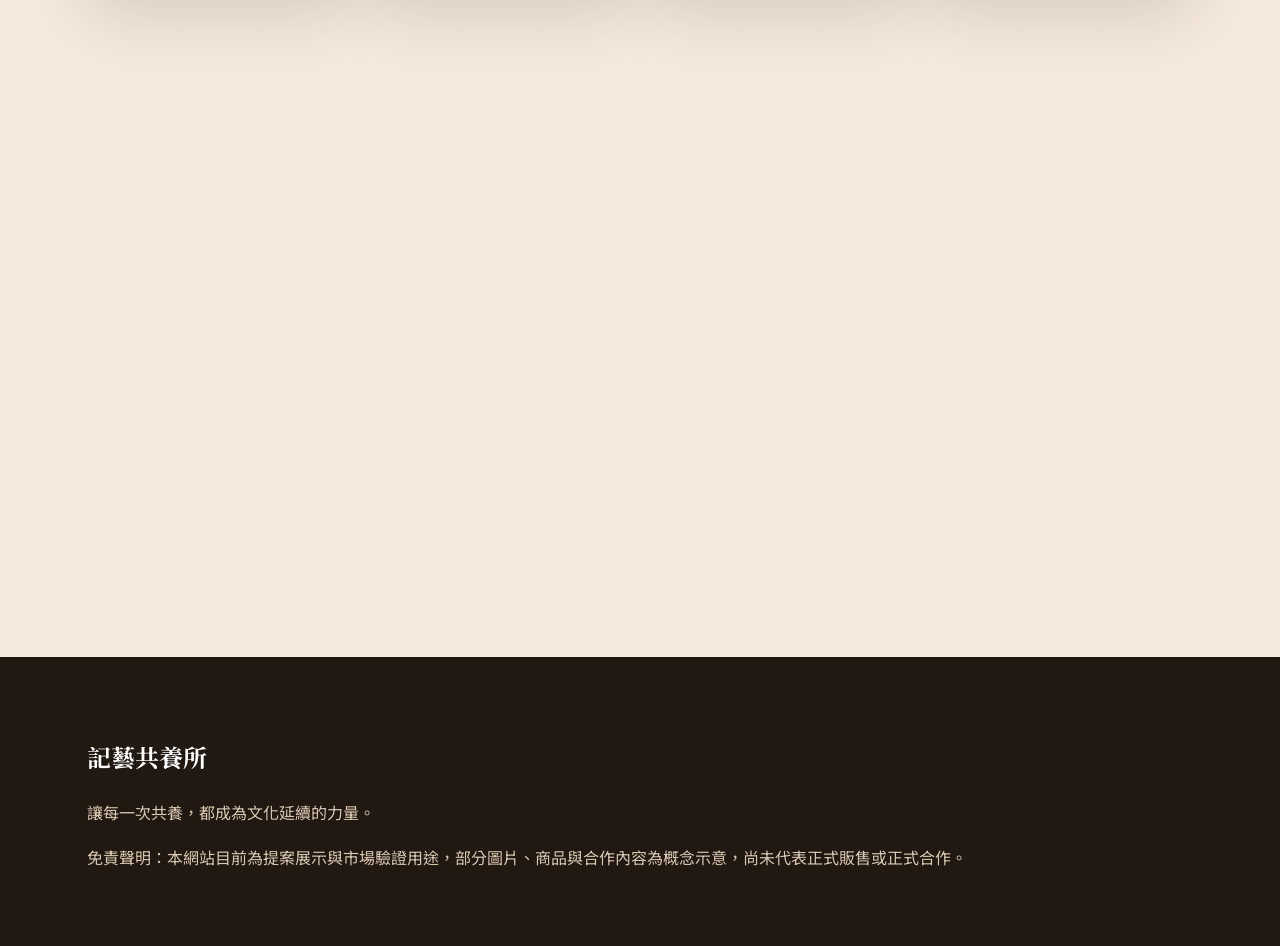
==== commit 3f528bb5: "index.html" ====
--- a/index.html
+++ b/index.html
@@ -89,13 +89,13 @@
       <div class="phone reveal">
         <div class="screen">
           <div class="screen-photo"><img src="images/nfc-demo.jpg" alt="NFC 示意圖" onerror="this.remove(); this.parentElement.innerHTML='技藝照片位置<br>images/nfc-demo.jpg';"></div>
-          <h3>美濃油紙傘｜數位技藝履歷</h3>
-          <div class="info-row">技藝故事：從日常器物到文化祝福</div>
-          <div class="info-row">職人介紹：第三代油紙傘師傅</div>
-          <div class="info-row">製作工序：傘骨、糊紙、上油、彩繪</div>
+          <h3>鐵窗花｜數位技藝履歷</h3>
+          <div class="info-row">技藝故事：從住宅鐵藝到臺灣庶民美學</div>
+          <div class="info-row">職人介紹：第二代鐵窗花匠師</div>
+          <div class="info-row">製作工序：設計、彎鐵、焊接、打磨、防鏽塗裝</div>
           <div class="info-row">資金用途：職人收入、工序紀錄、學徒培訓</div>
           <div class="info-row">復甦進度：目前 62%</div>
-          <div class="info-row">最新消息：工作坊籌備中</div>
+          <div class="info-row">最新消息：新款窗花設計開發中</div>
           <div class="langs"><span>中文</span><span>台語</span><span>客語</span><span>English</span><span>日本語</span></div>
         </div>
       </div>
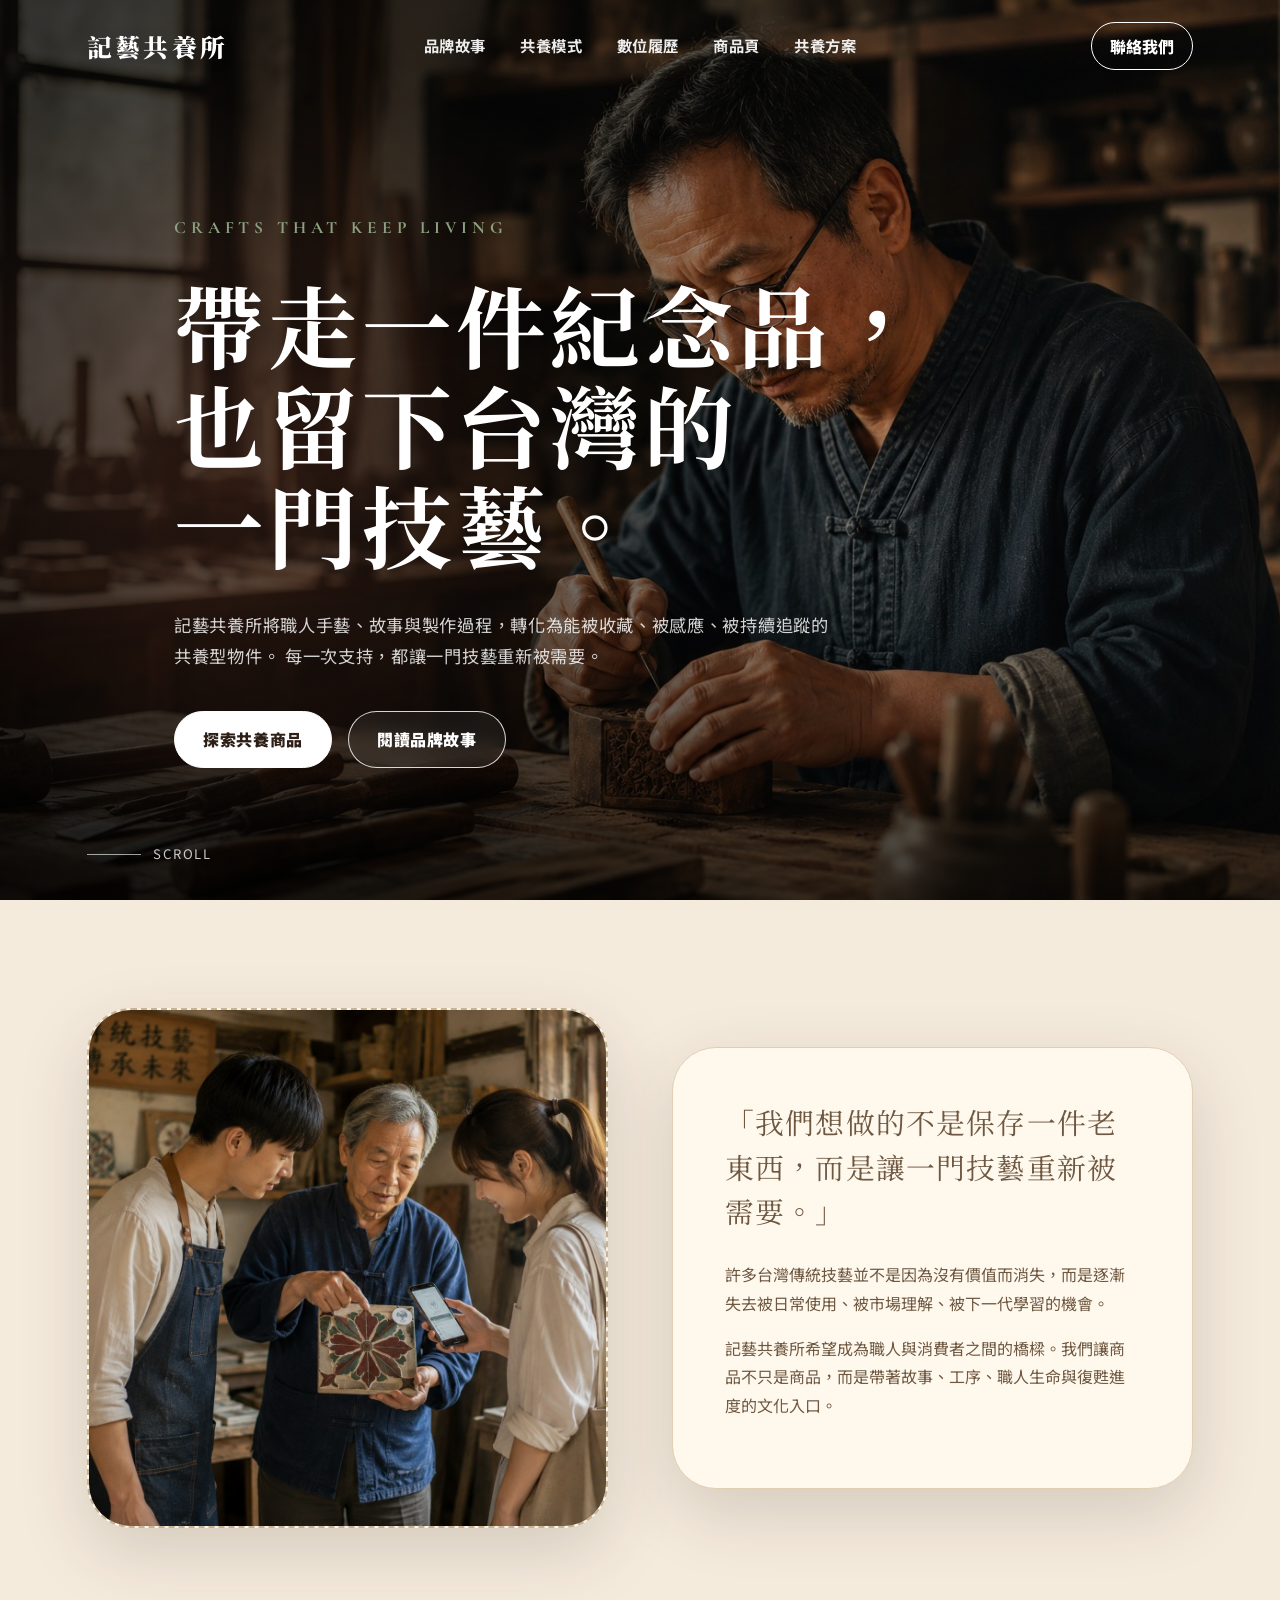
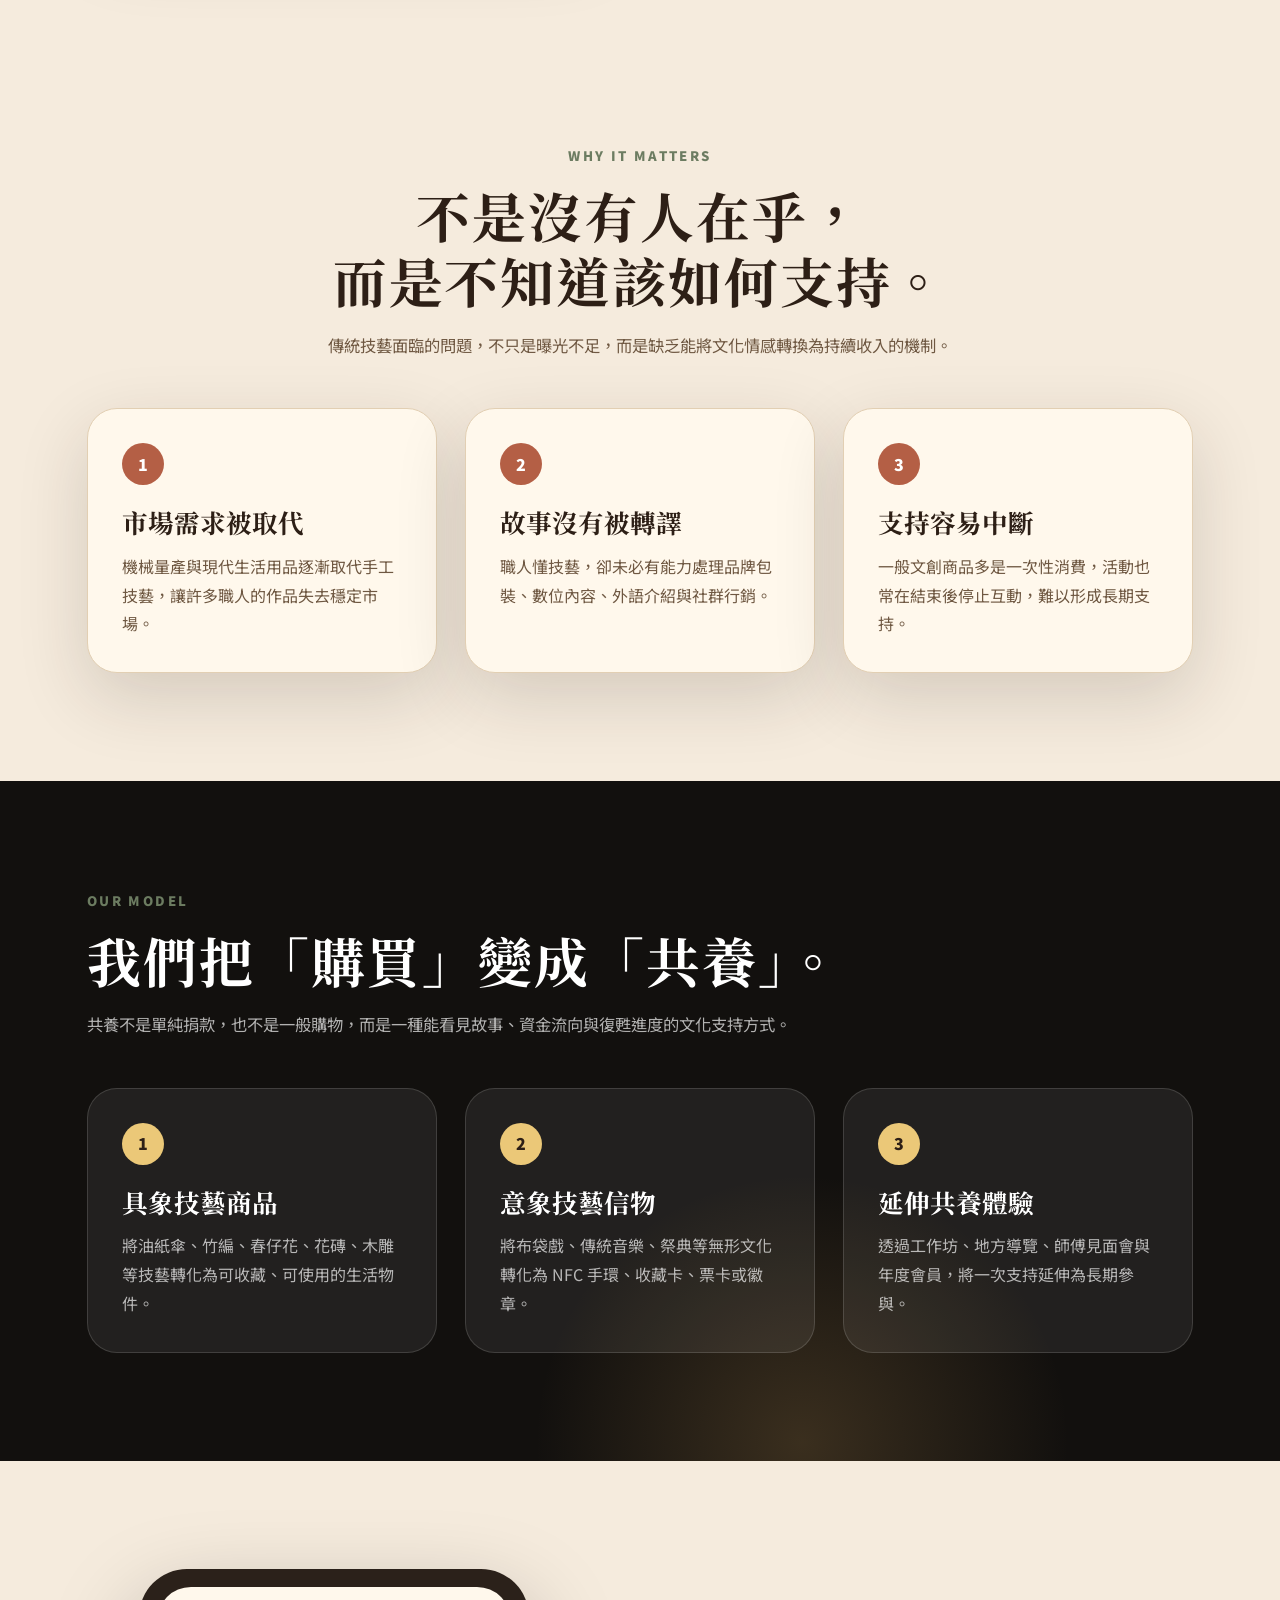
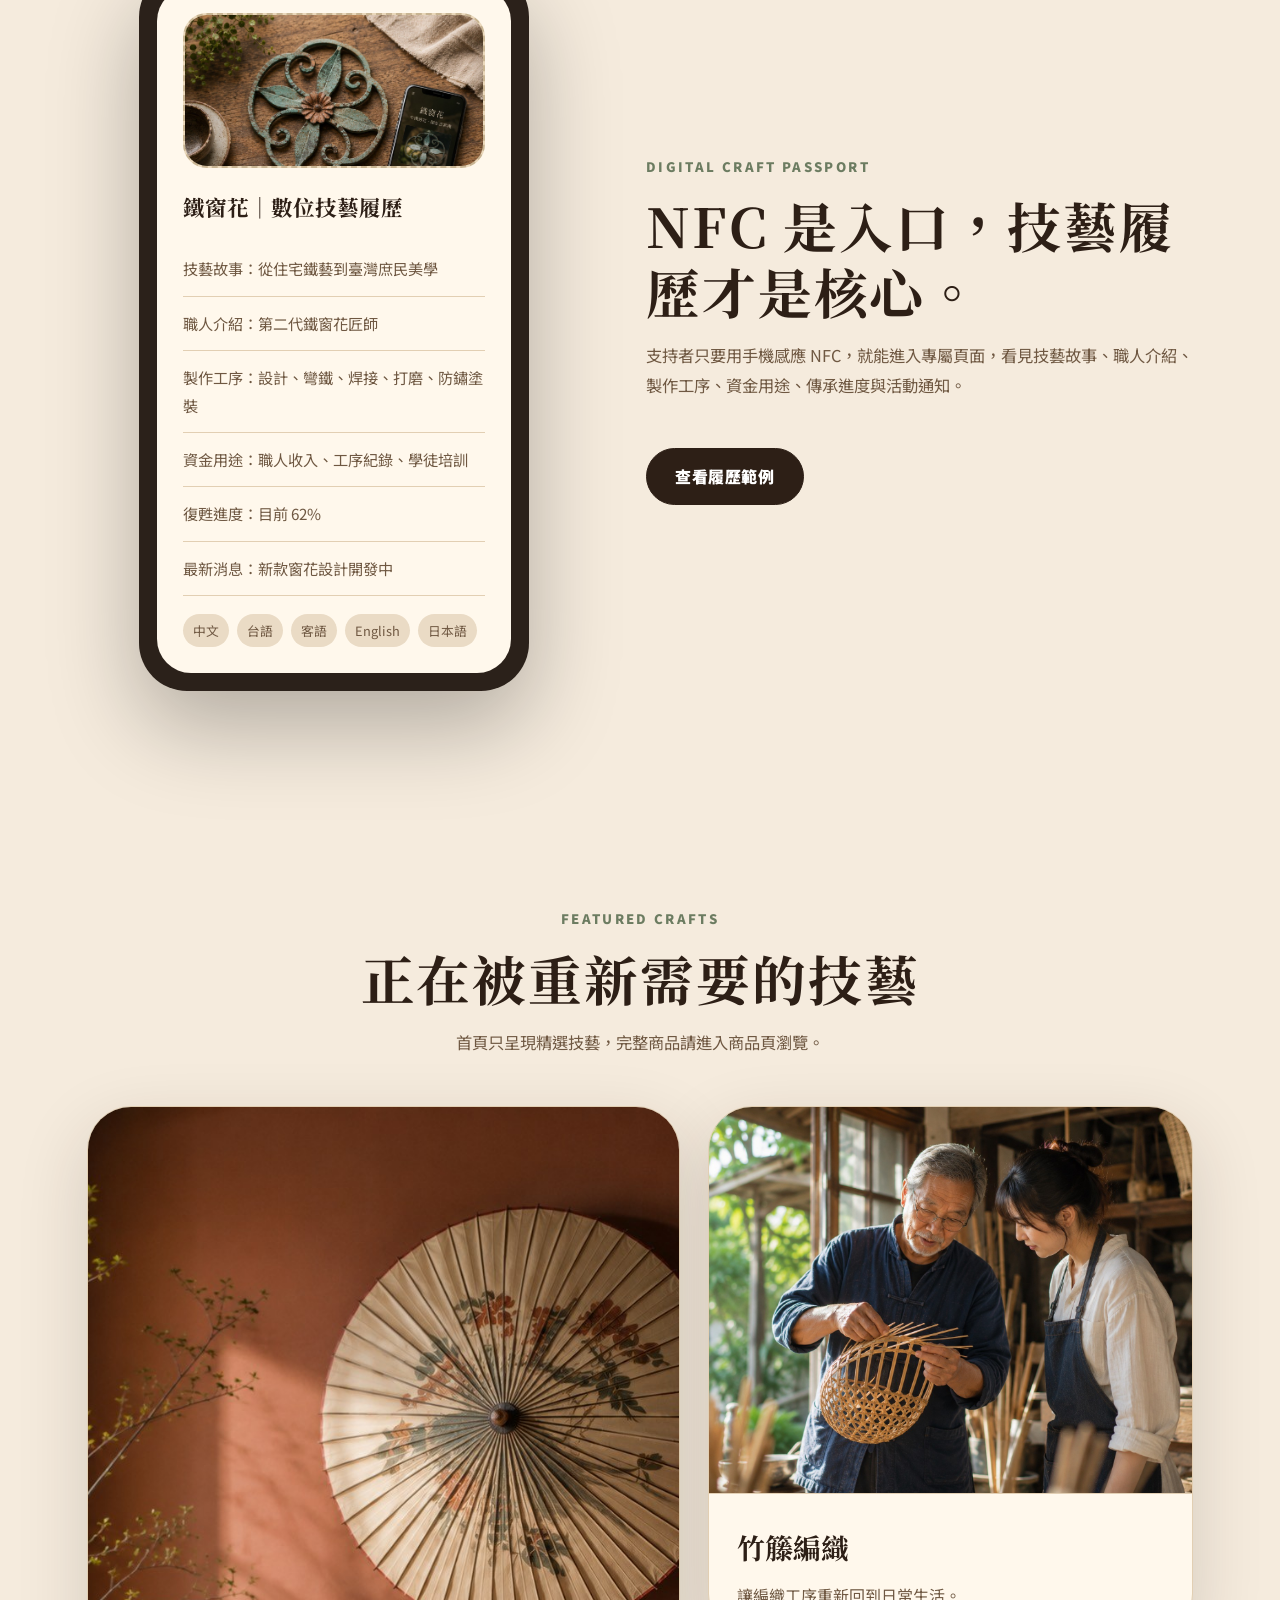
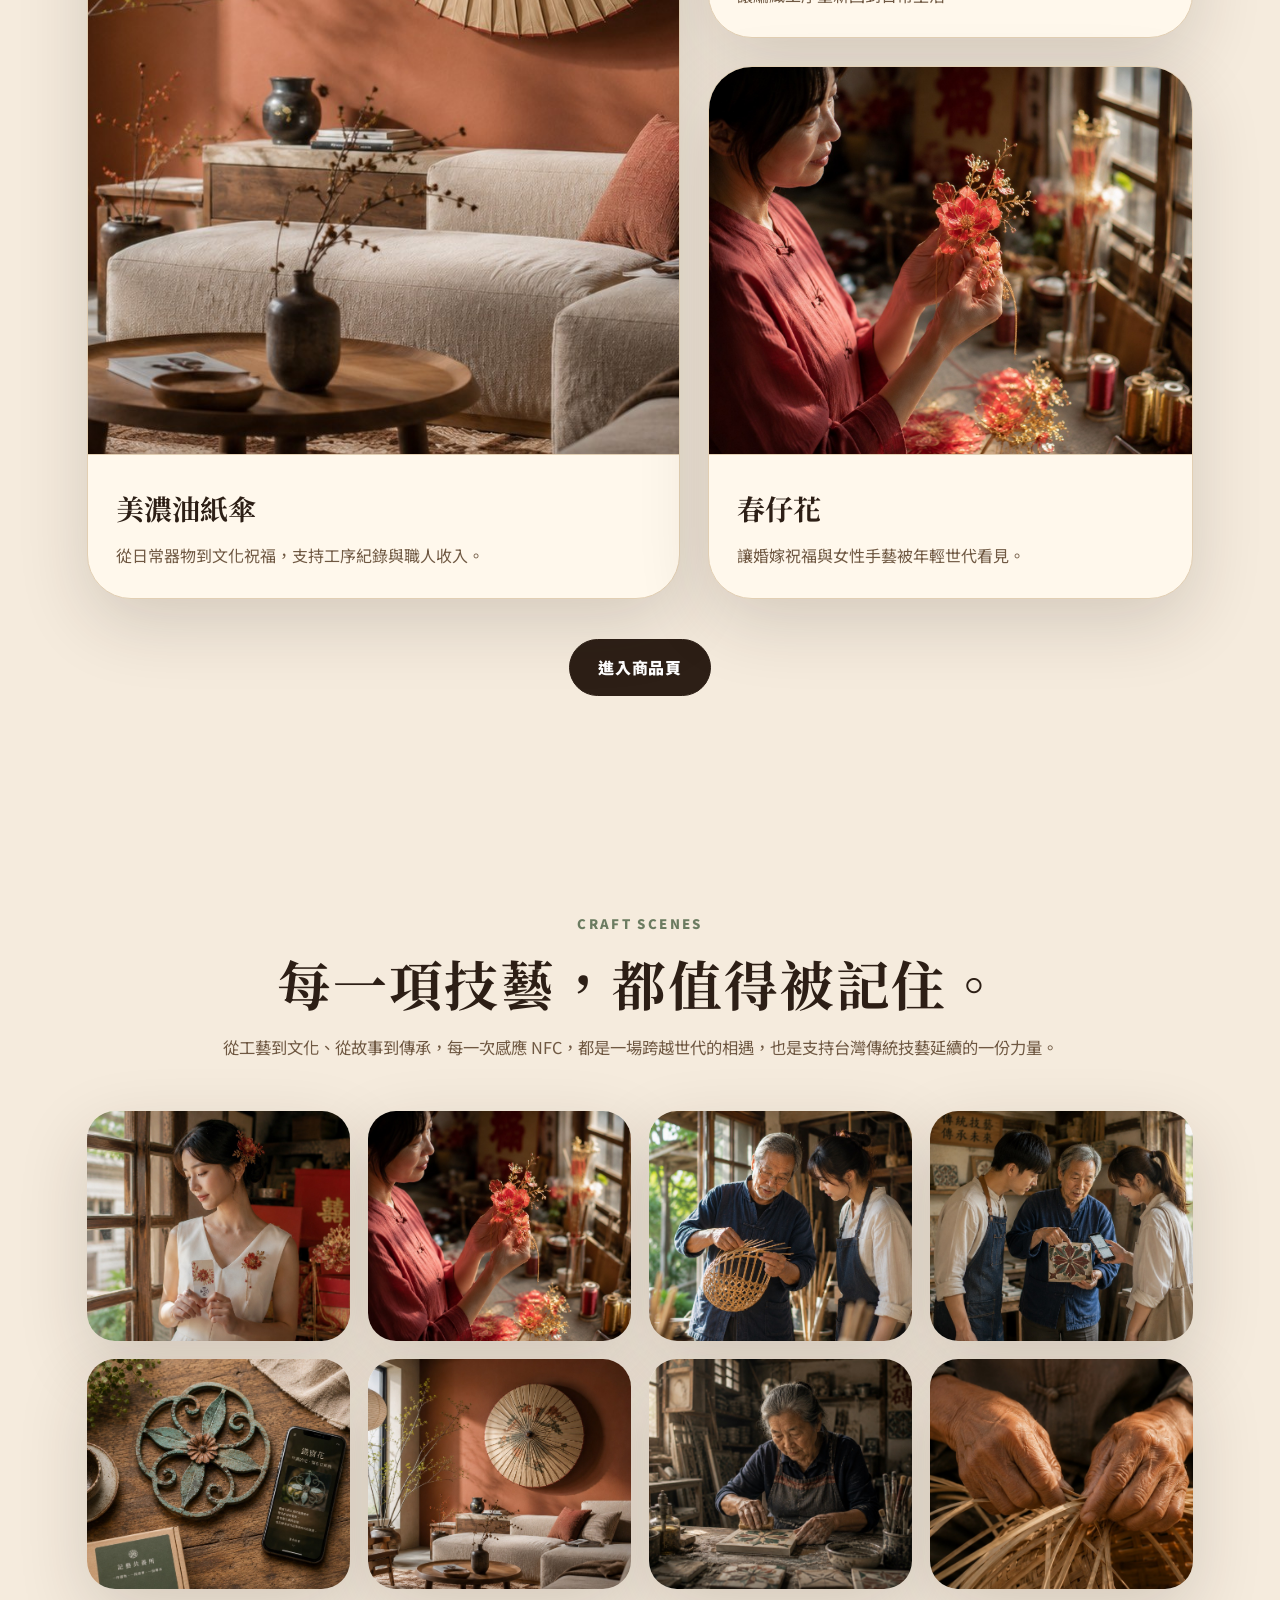
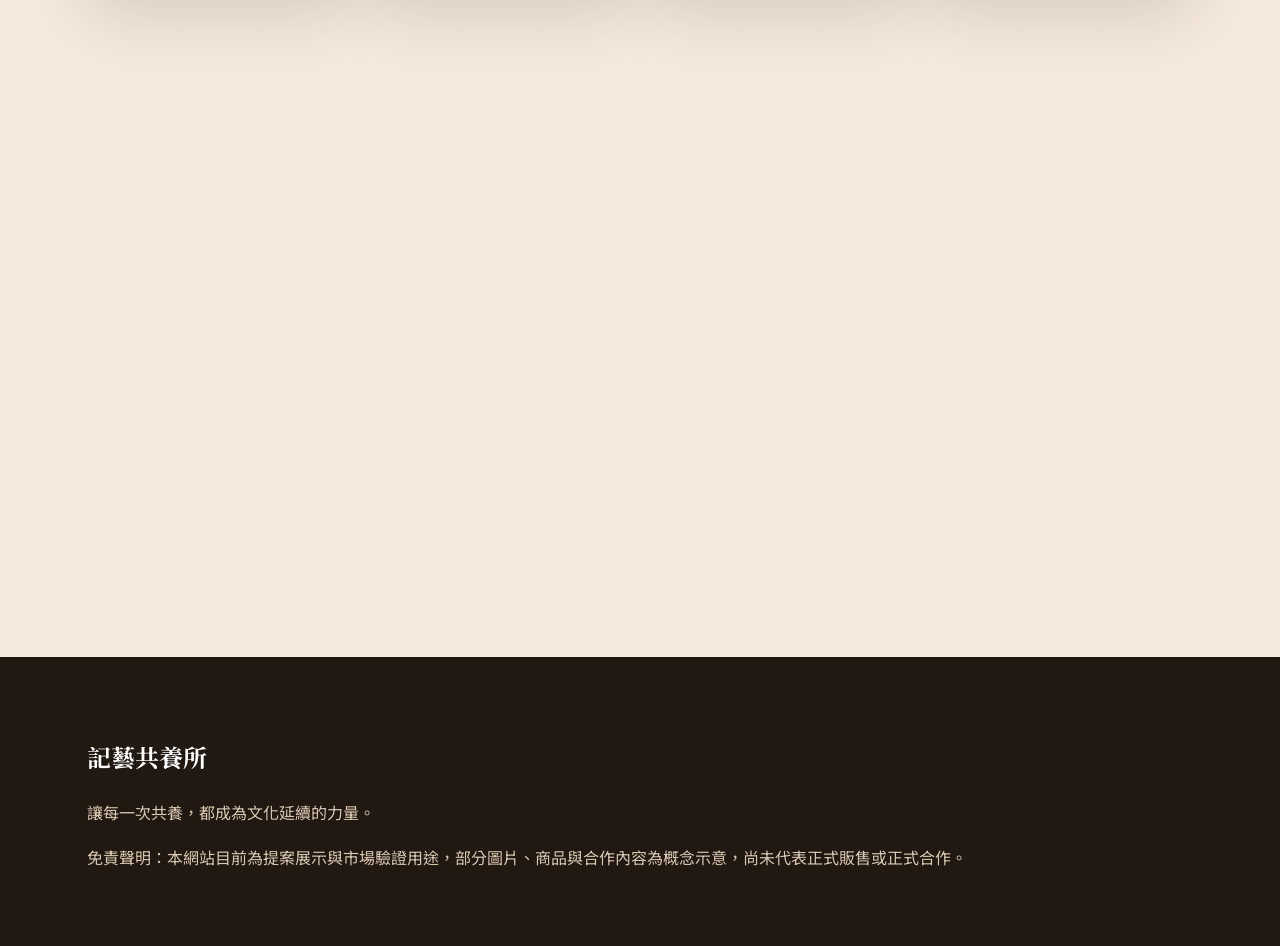
==== commit 88fbffe0: "index.html" ====
--- a/index.html
+++ b/index.html
@@ -145,8 +145,8 @@
   <section id="gallery">
     <div class="section-head center reveal">
       <div class="label">Craft scenes</div>
-      <h2>????????</h2>
-      <p>??????????? NFC ???????????????????????</p>
+      <h2>每一項技藝，都值得被記住。</h2>
+      <p>從工藝到文化、從故事到傳承，每一次感應 NFC，都是一場跨越世代的相遇，也是支持台灣傳統技藝延續的一份力量。</p>
     </div>
     <div class="gallery-grid">
       <div class="gallery-item reveal"><img src="images/gallery-01.jpg" alt="??? NFC ???"></div>
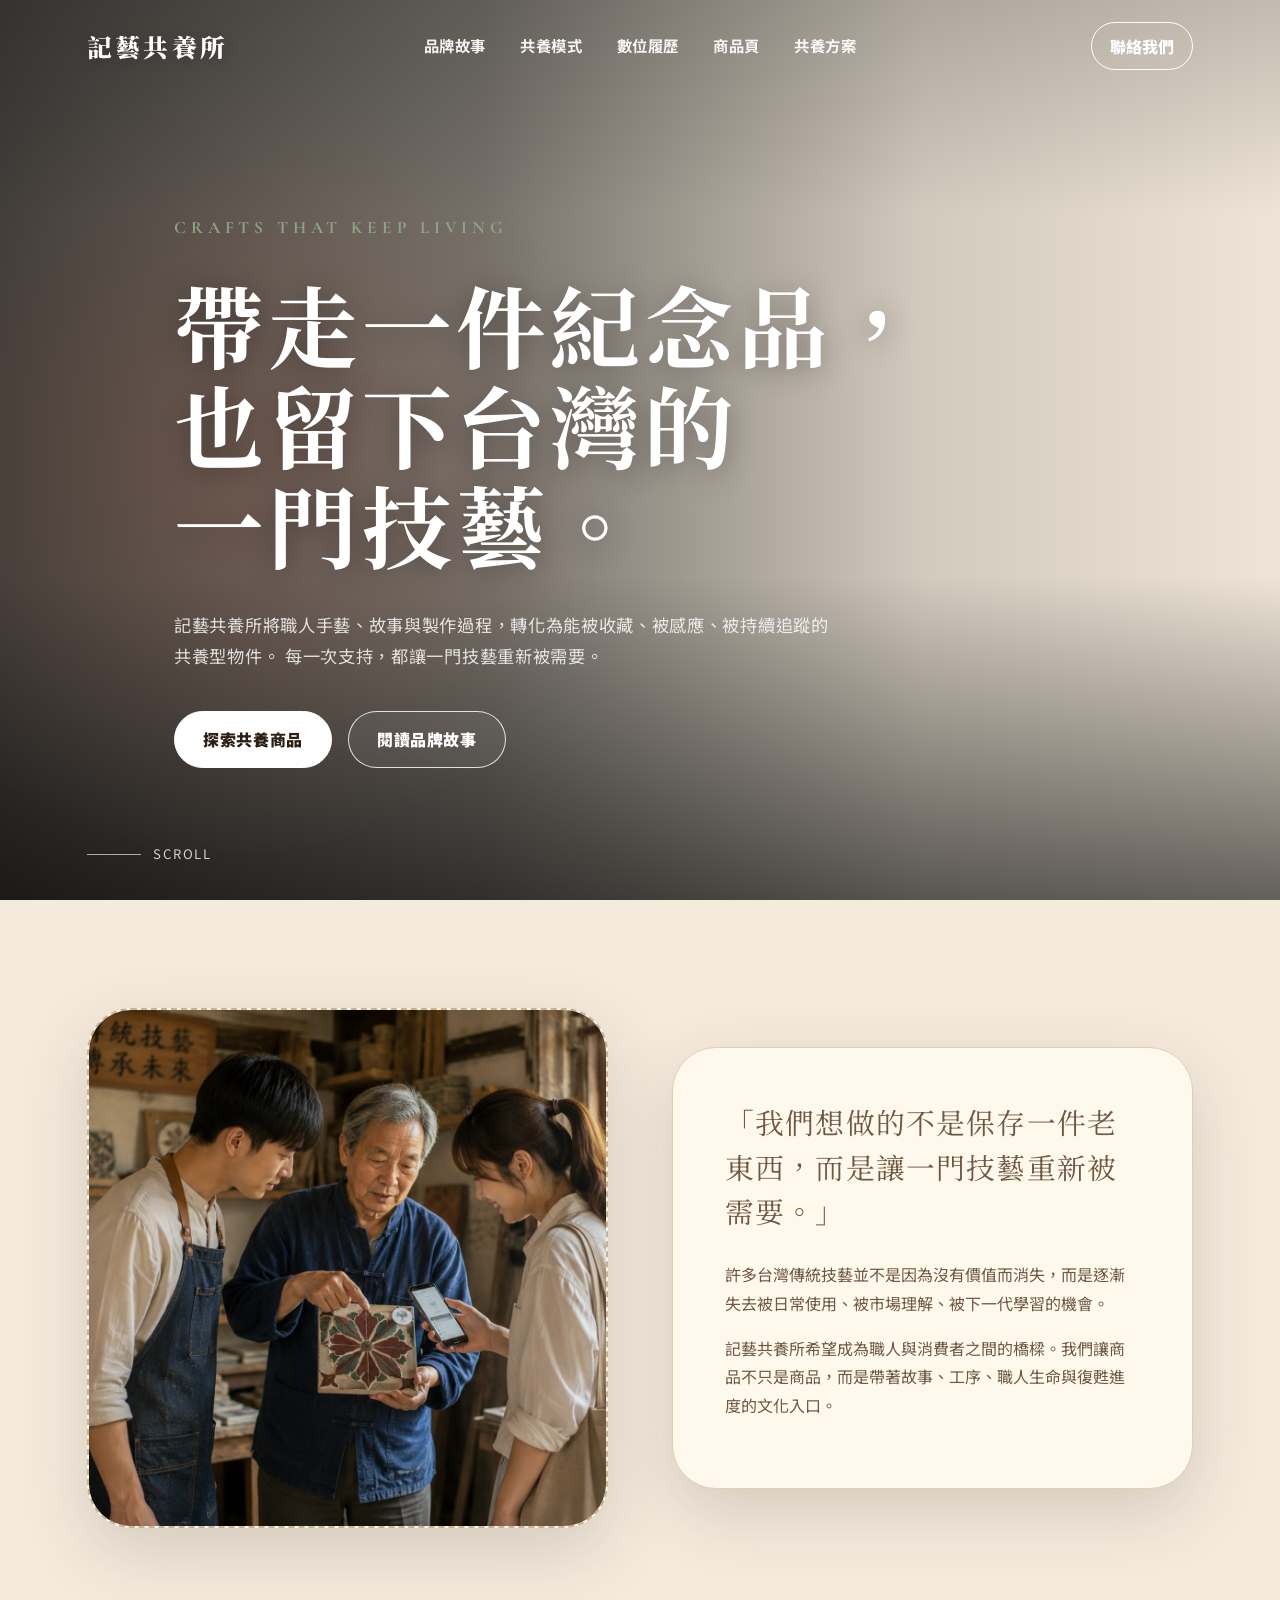
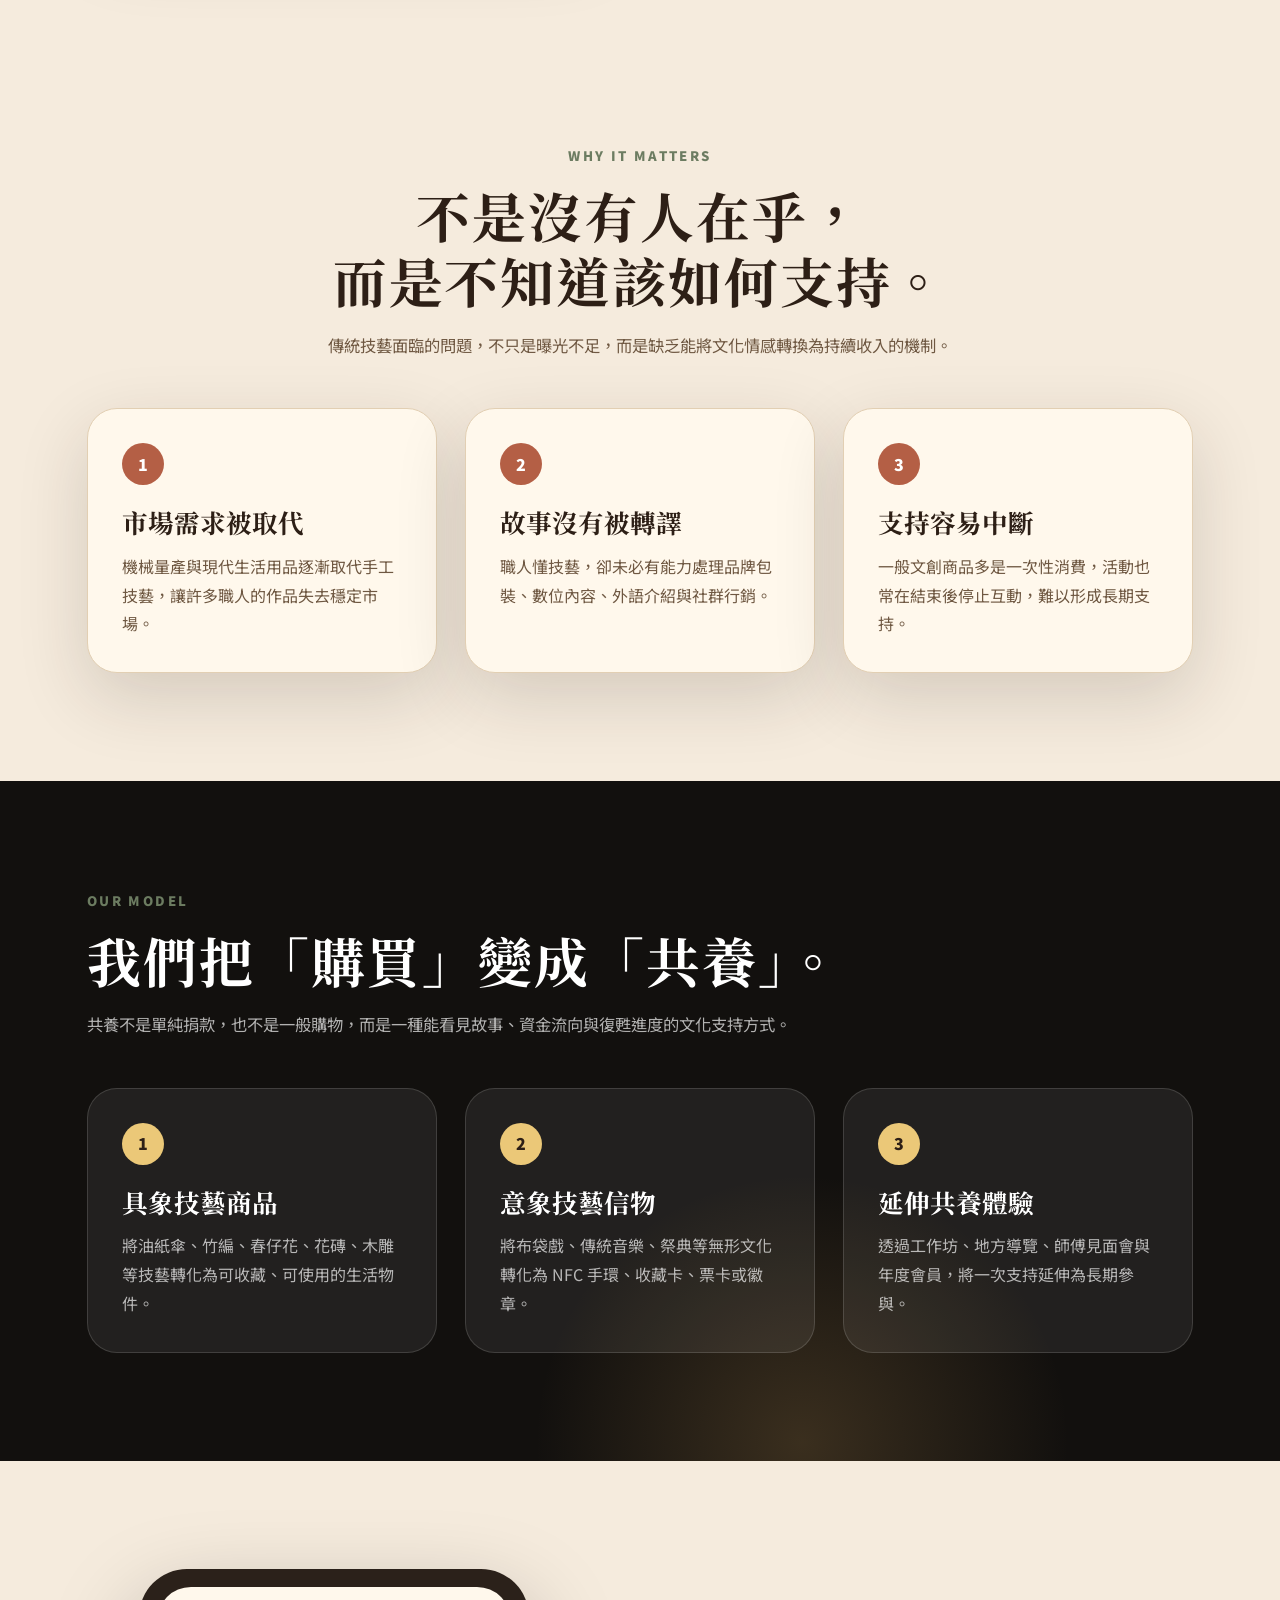
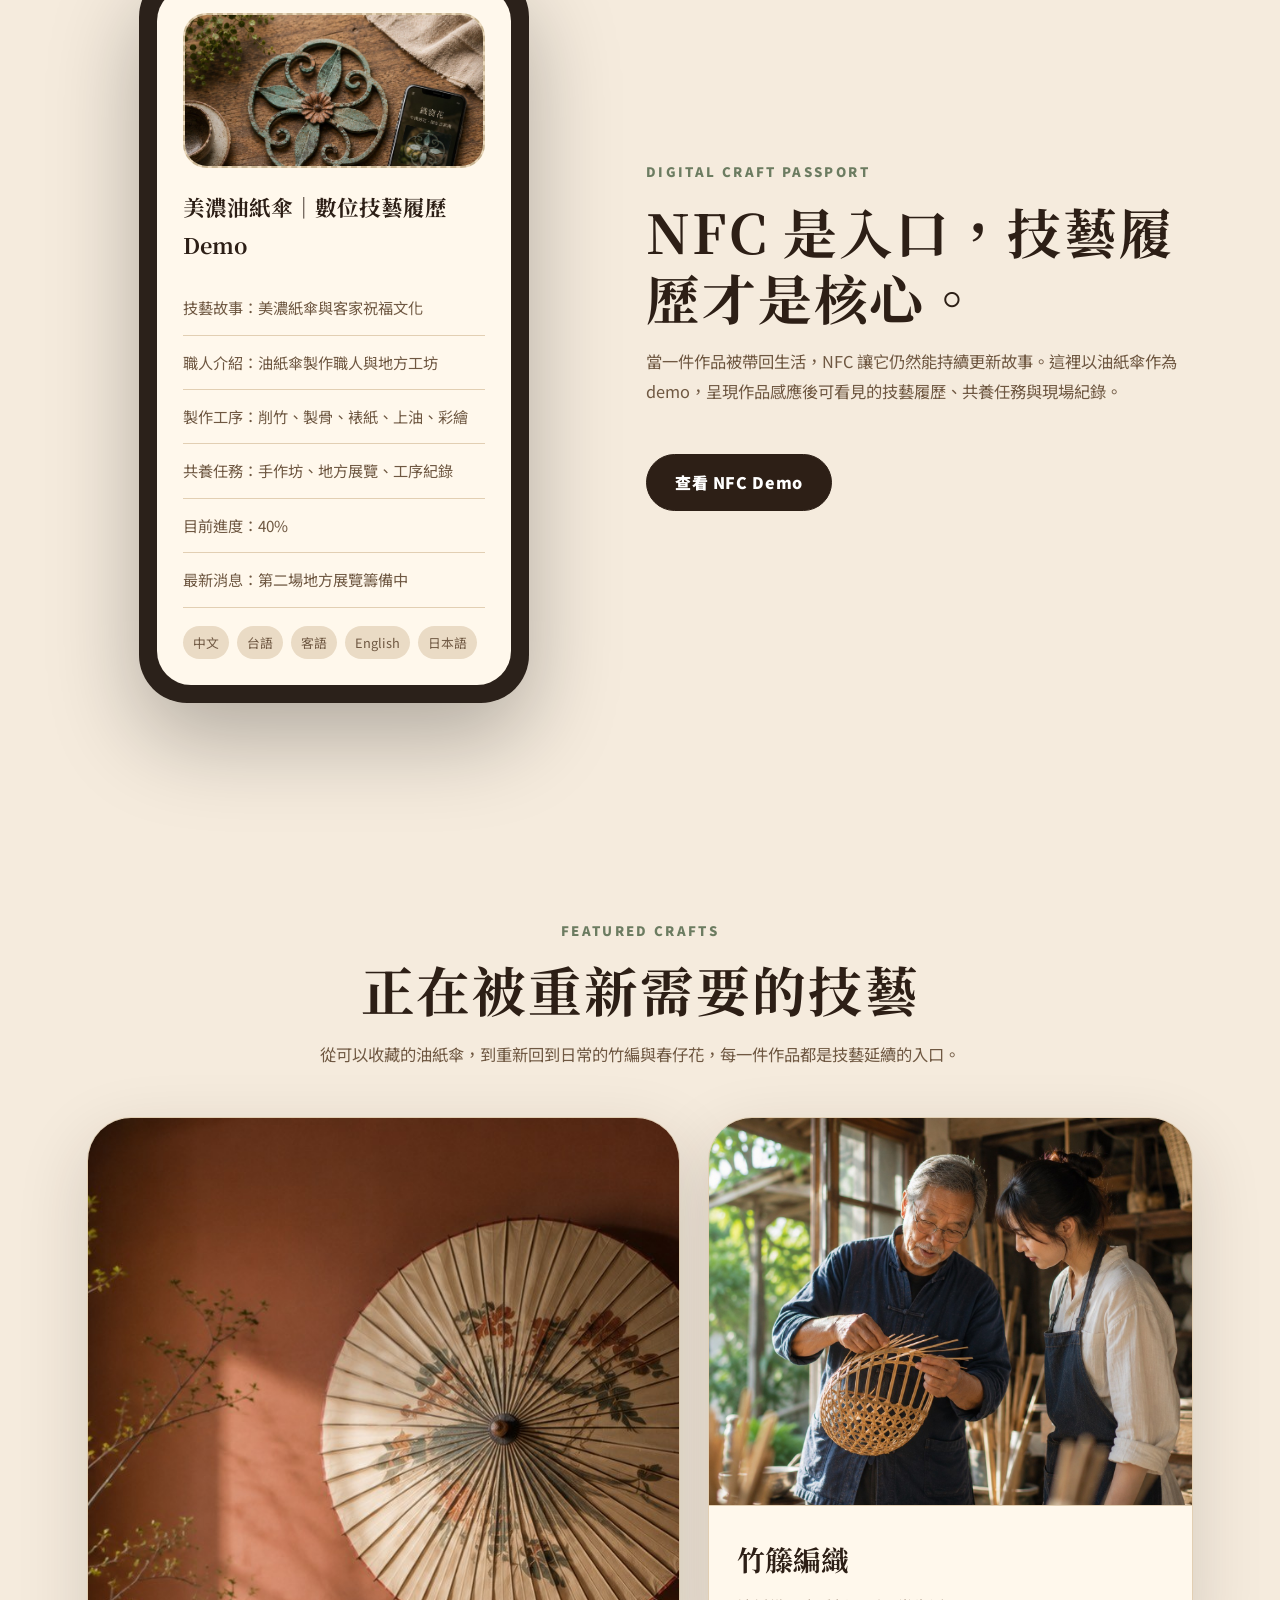
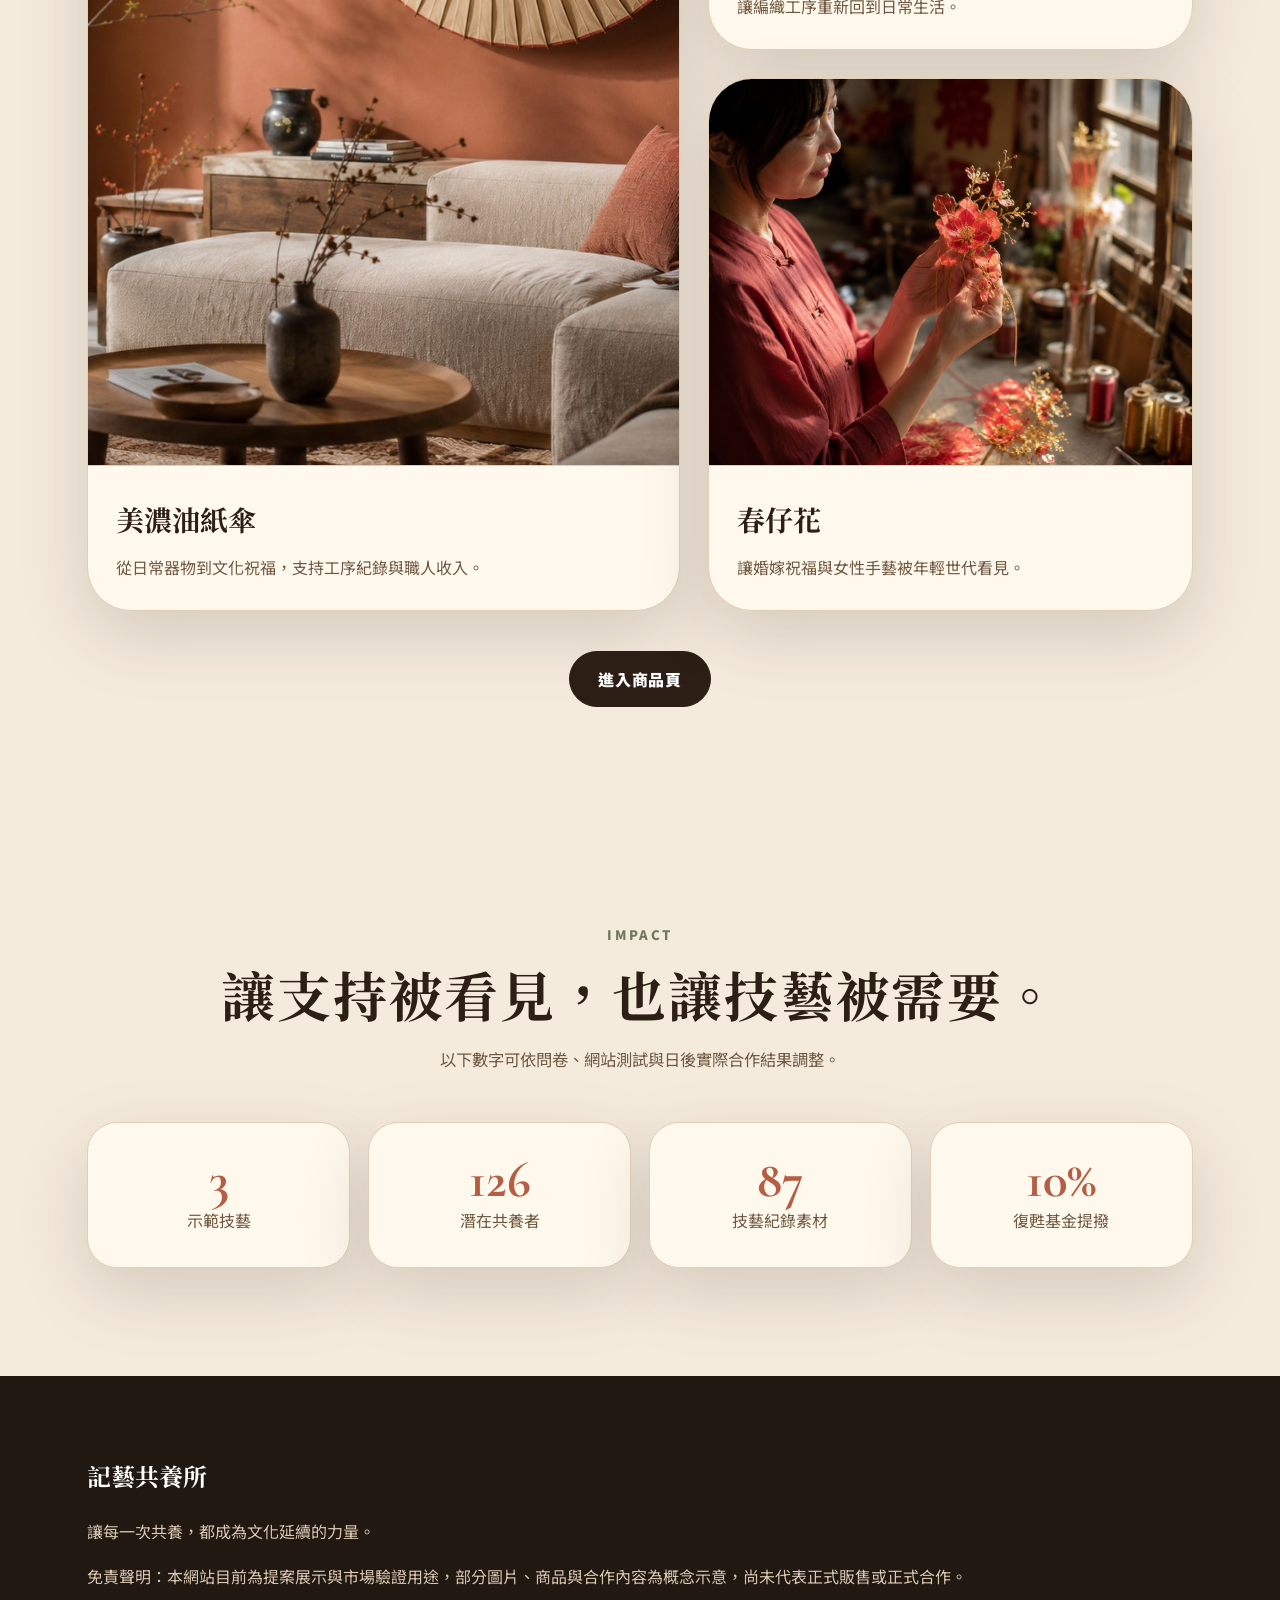
==== commit eeac74df: "Add files via upload" ====
--- a/index.html
+++ b/index.html
@@ -1,184 +1,165 @@
-<!DOCTYPE html>
-<html lang="zh-Hant">
-<head>
-<meta charset="UTF-8" />
-<meta name="viewport" content="width=device-width, initial-scale=1.0" />
-<title>記藝共養所｜讓台灣技藝重新被需要</title>
-<link href="https://fonts.googleapis.com/css2?family=Noto+Serif+TC:wght@500;700;900&family=Noto+Sans+TC:wght@300;400;500;700;900&family=Cormorant+Garamond:wght@500;600;700&display=swap" rel="stylesheet">
-<link rel="stylesheet" href="style.css?v=20260708" />
-</head>
-<body class="home-page">
-<nav class="navbar" id="navbar">
-  <a class="logo" href="index.html">記藝共養所</a>
-  <div class="nav-center">
-    <a href="index.html#story">品牌故事</a>
-    <a href="index.html#model">共養模式</a>
-    <a href="index.html#digital">數位履歷</a>
-    <a href="products.html">商品頁</a>
-    <a href="plans.html">共養方案</a>
-  </div>
-  <div class="nav-right">
-    <a class="nav-pill" href="contact.html">聯絡我們</a>
-  </div>
-  <a class="mobile-menu-btn" href="products.html">☰</a>
-</nav>
-
-<main>
-  <section class="hero">
-    <div class="hero-content">
-      <div class="eyebrow">Crafts that keep living</div>
-      <h1>帶走一件紀念品，<br>也留下台灣的<br>一門技藝。</h1>
-      <p>
-        記藝共養所將職人手藝、故事與製作過程，轉化為能被收藏、被感應、被持續追蹤的共養型物件。
-        每一次支持，都讓一門技藝重新被需要。
-      </p>
-      <div class="btn-row">
-        <a class="btn white" href="products.html">探索共養商品</a>
-        <a class="btn ghost-white" href="#story">閱讀品牌故事</a>
-      </div>
-    </div>
-    <div class="scroll-indicator">
-      <span class="scroll-line"></span>
-      <span>Scroll</span>
-    </div>
-  </section>
-
-  <section id="story">
-    <div class="two-col">
-      <div class="image-card reveal">
-        <img src="images/story.jpg" alt="品牌故事圖片" onerror="this.remove(); this.parentElement.innerHTML='品牌故事圖片位置<br>檔名：images/story.jpg';">
-      </div>
-      <div class="text-panel reveal">
-        <p class="lead-quote">「我們想做的不是保存一件老東西，而是讓一門技藝重新被需要。」</p>
-        <p>許多台灣傳統技藝並不是因為沒有價值而消失，而是逐漸失去被日常使用、被市場理解、被下一代學習的機會。</p>
-        <p>記藝共養所希望成為職人與消費者之間的橋樑。我們讓商品不只是商品，而是帶著故事、工序、職人生命與復甦進度的文化入口。</p>
-      </div>
-    </div>
-  </section>
-
-  <section>
-    <div class="section-head center reveal">
-      <div class="label">Why it matters</div>
-      <h2>不是沒有人在乎，<br>而是不知道該如何支持。</h2>
-      <p>傳統技藝面臨的問題，不只是曝光不足，而是缺乏能將文化情感轉換為持續收入的機制。</p>
-    </div>
-
-    <div class="cards">
-      <div class="card reveal"><div class="card-num">1</div><h3>市場需求被取代</h3><p>機械量產與現代生活用品逐漸取代手工技藝，讓許多職人的作品失去穩定市場。</p></div>
-      <div class="card reveal"><div class="card-num">2</div><h3>故事沒有被轉譯</h3><p>職人懂技藝，卻未必有能力處理品牌包裝、數位內容、外語介紹與社群行銷。</p></div>
-      <div class="card reveal"><div class="card-num">3</div><h3>支持容易中斷</h3><p>一般文創商品多是一次性消費，活動也常在結束後停止互動，難以形成長期支持。</p></div>
-    </div>
-  </section>
-
-  <section id="model" class="dark-band">
-    <div class="section-head reveal">
-      <div class="label">Our model</div>
-      <h2>我們把「購買」變成「共養」。</h2>
-      <p>共養不是單純捐款，也不是一般購物，而是一種能看見故事、資金流向與復甦進度的文化支持方式。</p>
-    </div>
-
-    <div class="cards">
-      <div class="card reveal"><div class="card-num">1</div><h3>具象技藝商品</h3><p>將油紙傘、竹編、春仔花、花磚、木雕等技藝轉化為可收藏、可使用的生活物件。</p></div>
-      <div class="card reveal"><div class="card-num">2</div><h3>意象技藝信物</h3><p>將布袋戲、傳統音樂、祭典等無形文化轉化為 NFC 手環、收藏卡、票卡或徽章。</p></div>
-      <div class="card reveal"><div class="card-num">3</div><h3>延伸共養體驗</h3><p>透過工作坊、地方導覽、師傅見面會與年度會員，將一次支持延伸為長期參與。</p></div>
-    </div>
-  </section>
-
-  <section id="digital">
-    <div class="showcase">
-      <div class="phone reveal">
-        <div class="screen">
-          <div class="screen-photo"><img src="images/nfc-demo.jpg" alt="NFC 示意圖" onerror="this.remove(); this.parentElement.innerHTML='技藝照片位置<br>images/nfc-demo.jpg';"></div>
-          <h3>鐵窗花｜數位技藝履歷</h3>
-          <div class="info-row">技藝故事：從住宅鐵藝到臺灣庶民美學</div>
-          <div class="info-row">職人介紹：第二代鐵窗花匠師</div>
-          <div class="info-row">製作工序：設計、彎鐵、焊接、打磨、防鏽塗裝</div>
-          <div class="info-row">資金用途：職人收入、工序紀錄、學徒培訓</div>
-          <div class="info-row">復甦進度：目前 62%</div>
-          <div class="info-row">最新消息：新款窗花設計開發中</div>
-          <div class="langs"><span>中文</span><span>台語</span><span>客語</span><span>English</span><span>日本語</span></div>
-        </div>
-      </div>
-
-      <div class="reveal">
-        <div class="section-head">
-          <div class="label">Digital craft passport</div>
-          <h2>NFC 是入口，技藝履歷才是核心。</h2>
-          <p>支持者只要用手機感應 NFC，就能進入專屬頁面，看見技藝故事、職人介紹、製作工序、資金用途、傳承進度與活動通知。</p>
-        </div>
-        <a class="btn dark" href="nfc.html">查看履歷範例</a>
-      </div>
-    </div>
-  </section>
-
-  <section>
-    <div class="section-head center reveal">
-      <div class="label">Featured crafts</div>
-      <h2>正在被重新需要的技藝</h2>
-      <p>首頁只呈現精選技藝，完整商品請進入商品頁瀏覽。</p>
-    </div>
-
-    <div class="featured-crafts">
-      <div class="feature-large reveal">
-        <div class="feature-img"><img src="images/umbrella.jpg" alt="美濃油紙傘" onerror="this.remove(); this.parentElement.innerHTML='圖片位置：images/umbrella.jpg';"></div>
-        <div class="feature-content"><h3>美濃油紙傘</h3><p>從日常器物到文化祝福，支持工序紀錄與職人收入。</p></div>
-      </div>
-
-      <div class="feature-small-wrap">
-        <div class="feature-small reveal">
-          <div class="feature-img"><img src="images/bamboo.jpg" alt="竹籐編織" onerror="this.remove(); this.parentElement.innerHTML='圖片位置：images/bamboo.jpg';"></div>
-          <div class="feature-content"><h3>竹籐編織</h3><p>讓編織工序重新回到日常生活。</p></div>
-        </div>
-        <div class="feature-small reveal">
-          <div class="feature-img"><img src="images/chunzihua.jpg" alt="春仔花" onerror="this.remove(); this.parentElement.innerHTML='圖片位置：images/chunzihua.jpg';"></div>
-          <div class="feature-content"><h3>春仔花</h3><p>讓婚嫁祝福與女性手藝被年輕世代看見。</p></div>
-        </div>
-      </div>
-    </div>
-
-    <div style="text-align:center;margin-top:40px;">
-      <a class="btn dark" href="products.html">進入商品頁</a>
-    </div>
-  </section>
-
-
-  <section id="gallery">
-    <div class="section-head center reveal">
-      <div class="label">Craft scenes</div>
-      <h2>每一項技藝，都值得被記住。</h2>
-      <p>從工藝到文化、從故事到傳承，每一次感應 NFC，都是一場跨越世代的相遇，也是支持台灣傳統技藝延續的一份力量。</p>
-    </div>
-    <div class="gallery-grid">
-      <div class="gallery-item reveal"><img src="images/gallery-01.jpg" alt="??? NFC ???"></div>
-      <div class="gallery-item reveal"><img src="images/gallery-02.jpg" alt="???????"></div>
-      <div class="gallery-item reveal"><img src="images/gallery-03.jpg" alt="??????"></div>
-      <div class="gallery-item reveal"><img src="images/gallery-04.jpg" alt="?? NFC ????"></div>
-      <div class="gallery-item reveal"><img src="images/gallery-05.jpg" alt="???????"></div>
-      <div class="gallery-item reveal"><img src="images/gallery-06.jpg" alt="???????"></div>
-      <div class="gallery-item reveal"><img src="images/gallery-07.jpg" alt="??????"></div>
-      <div class="gallery-item reveal"><img src="images/gallery-08.jpg" alt="??????"></div>
-    </div>
-  </section>
-
-  <section>
-    <div class="section-head center reveal">
-      <div class="label">Impact</div>
-      <h2>讓支持被看見，也讓技藝被需要。</h2>
-      <p>以下數字可依問卷、網站測試與日後實際合作結果調整。</p>
-    </div>
-    <div class="stats">
-      <div class="stat reveal"><strong>3</strong><span>示範技藝</span></div>
-      <div class="stat reveal"><strong>126</strong><span>潛在共養者</span></div>
-      <div class="stat reveal"><strong>87</strong><span>技藝紀錄素材</span></div>
-      <div class="stat reveal"><strong>10%</strong><span>復甦基金提撥</span></div>
-    </div>
-  </section>
-</main>
-<footer class="footer">
-  <h2 class="serif">記藝共養所</h2>
-  <p>讓每一次共養，都成為文化延續的力量。</p>
-  <p>免責聲明：本網站目前為提案展示與市場驗證用途，部分圖片、商品與合作內容為概念示意，尚未代表正式販售或正式合作。</p>
-</footer>
-<script src="script.js?v=20260708"></script>
-</body>
-</html>
+<!DOCTYPE html>
+<html lang="zh-Hant">
+<head>
+<meta charset="UTF-8" />
+<meta name="viewport" content="width=device-width, initial-scale=1.0" />
+<title>記藝共養所｜讓台灣技藝重新被需要</title>
+<link href="https://fonts.googleapis.com/css2?family=Noto+Serif+TC:wght@500;700;900&family=Noto+Sans+TC:wght@300;400;500;700;900&family=Cormorant+Garamond:wght@500;600;700&display=swap" rel="stylesheet">
+<link rel="stylesheet" href="css/style.css" />
+</head>
+<body class="home-page">
+<nav class="navbar" id="navbar">
+  <a class="logo" href="index.html">記藝共養所</a>
+  <div class="nav-center">
+    <a href="index.html#story">品牌故事</a>
+    <a href="index.html#model">共養模式</a>
+    <a href="index.html#digital">數位履歷</a>
+    <a href="products.html">商品頁</a>
+    <a href="plans.html">共養方案</a>
+  </div>
+  <div class="nav-right">
+    <a class="nav-pill" href="contact.html">聯絡我們</a>
+  </div>
+  <a class="mobile-menu-btn" href="products.html">☰</a>
+</nav>
+
+<main>
+  <section class="hero">
+    <div class="hero-content">
+      <div class="eyebrow">Crafts that keep living</div>
+      <h1>帶走一件紀念品，<br>也留下台灣的<br>一門技藝。</h1>
+      <p>
+        記藝共養所將職人手藝、故事與製作過程，轉化為能被收藏、被感應、被持續追蹤的共養型物件。
+        每一次支持，都讓一門技藝重新被需要。
+      </p>
+      <div class="btn-row">
+        <a class="btn white" href="products.html">探索共養商品</a>
+        <a class="btn ghost-white" href="#story">閱讀品牌故事</a>
+      </div>
+    </div>
+    <div class="scroll-indicator">
+      <span class="scroll-line"></span>
+      <span>Scroll</span>
+    </div>
+  </section>
+
+  <section id="story">
+    <div class="two-col">
+      <div class="image-card reveal">
+        <img src="images/story.jpg" alt="品牌故事圖片" onerror="this.remove(); this.parentElement.innerHTML='品牌故事圖片位置<br>檔名：images/story.jpg';">
+      </div>
+      <div class="text-panel reveal">
+        <p class="lead-quote">「我們想做的不是保存一件老東西，而是讓一門技藝重新被需要。」</p>
+        <p>許多台灣傳統技藝並不是因為沒有價值而消失，而是逐漸失去被日常使用、被市場理解、被下一代學習的機會。</p>
+        <p>記藝共養所希望成為職人與消費者之間的橋樑。我們讓商品不只是商品，而是帶著故事、工序、職人生命與復甦進度的文化入口。</p>
+      </div>
+    </div>
+  </section>
+
+  <section>
+    <div class="section-head center reveal">
+      <div class="label">Why it matters</div>
+      <h2>不是沒有人在乎，<br>而是不知道該如何支持。</h2>
+      <p>傳統技藝面臨的問題，不只是曝光不足，而是缺乏能將文化情感轉換為持續收入的機制。</p>
+    </div>
+
+    <div class="cards">
+      <div class="card reveal"><div class="card-num">1</div><h3>市場需求被取代</h3><p>機械量產與現代生活用品逐漸取代手工技藝，讓許多職人的作品失去穩定市場。</p></div>
+      <div class="card reveal"><div class="card-num">2</div><h3>故事沒有被轉譯</h3><p>職人懂技藝，卻未必有能力處理品牌包裝、數位內容、外語介紹與社群行銷。</p></div>
+      <div class="card reveal"><div class="card-num">3</div><h3>支持容易中斷</h3><p>一般文創商品多是一次性消費，活動也常在結束後停止互動，難以形成長期支持。</p></div>
+    </div>
+  </section>
+
+  <section id="model" class="dark-band">
+    <div class="section-head reveal">
+      <div class="label">Our model</div>
+      <h2>我們把「購買」變成「共養」。</h2>
+      <p>共養不是單純捐款，也不是一般購物，而是一種能看見故事、資金流向與復甦進度的文化支持方式。</p>
+    </div>
+
+    <div class="cards">
+      <div class="card reveal"><div class="card-num">1</div><h3>具象技藝商品</h3><p>將油紙傘、竹編、春仔花、花磚、木雕等技藝轉化為可收藏、可使用的生活物件。</p></div>
+      <div class="card reveal"><div class="card-num">2</div><h3>意象技藝信物</h3><p>將布袋戲、傳統音樂、祭典等無形文化轉化為 NFC 手環、收藏卡、票卡或徽章。</p></div>
+      <div class="card reveal"><div class="card-num">3</div><h3>延伸共養體驗</h3><p>透過工作坊、地方導覽、師傅見面會與年度會員，將一次支持延伸為長期參與。</p></div>
+    </div>
+  </section>
+
+  <section id="digital">
+    <div class="showcase">
+      <div class="phone reveal">
+        <div class="screen">
+          <div class="screen-photo"><img src="images/nfc-demo.jpg" alt="NFC 示意圖" onerror="this.remove(); this.parentElement.innerHTML='技藝照片位置<br>images/nfc-demo.jpg';"></div>
+          <h3>美濃油紙傘｜數位技藝履歷 Demo</h3>
+          <div class="info-row">技藝故事：美濃紙傘與客家祝福文化</div>
+          <div class="info-row">職人介紹：油紙傘製作職人與地方工坊</div>
+          <div class="info-row">製作工序：削竹、製骨、裱紙、上油、彩繪</div>
+          <div class="info-row">共養任務：手作坊、地方展覽、工序紀錄</div>
+          <div class="info-row">目前進度：40%</div>
+          <div class="info-row">最新消息：第二場地方展覽籌備中</div>
+          <div class="langs"><span>中文</span><span>台語</span><span>客語</span><span>English</span><span>日本語</span></div>
+        </div>
+      </div>
+
+      <div class="reveal">
+        <div class="section-head">
+          <div class="label">Digital craft passport</div>
+          <h2>NFC 是入口，技藝履歷才是核心。</h2>
+          <p>當一件作品被帶回生活，NFC 讓它仍然能持續更新故事。這裡以油紙傘作為 demo，呈現作品感應後可看見的技藝履歷、共養任務與現場紀錄。</p>
+        </div>
+        <a class="btn dark" href="nfc.html">查看 NFC Demo</a>
+      </div>
+    </div>
+  </section>
+
+  <section>
+    <div class="section-head center reveal">
+      <div class="label">Featured crafts</div>
+      <h2>正在被重新需要的技藝</h2>
+      <p>從可以收藏的油紙傘，到重新回到日常的竹編與春仔花，每一件作品都是技藝延續的入口。</p>
+    </div>
+
+    <div class="featured-crafts">
+      <div class="feature-large reveal">
+        <div class="feature-img"><img src="images/umbrella.jpg" alt="美濃油紙傘" onerror="this.remove(); this.parentElement.innerHTML='圖片位置：images/umbrella.jpg';"></div>
+        <div class="feature-content"><h3>美濃油紙傘</h3><p>從日常器物到文化祝福，支持工序紀錄與職人收入。</p></div>
+      </div>
+
+      <div class="feature-small-wrap">
+        <div class="feature-small reveal">
+          <div class="feature-img"><img src="images/bamboo.jpg" alt="竹籐編織" onerror="this.remove(); this.parentElement.innerHTML='圖片位置：images/bamboo.jpg';"></div>
+          <div class="feature-content"><h3>竹籐編織</h3><p>讓編織工序重新回到日常生活。</p></div>
+        </div>
+        <div class="feature-small reveal">
+          <div class="feature-img"><img src="images/chunzihua.jpg" alt="春仔花" onerror="this.remove(); this.parentElement.innerHTML='圖片位置：images/chunzihua.jpg';"></div>
+          <div class="feature-content"><h3>春仔花</h3><p>讓婚嫁祝福與女性手藝被年輕世代看見。</p></div>
+        </div>
+      </div>
+    </div>
+
+    <div style="text-align:center;margin-top:40px;">
+      <a class="btn dark" href="products.html">進入商品頁</a>
+    </div>
+  </section>
+
+  <section>
+    <div class="section-head center reveal">
+      <div class="label">Impact</div>
+      <h2>讓支持被看見，也讓技藝被需要。</h2>
+      <p>以下數字可依問卷、網站測試與日後實際合作結果調整。</p>
+    </div>
+    <div class="stats">
+      <div class="stat reveal"><strong>3</strong><span>示範技藝</span></div>
+      <div class="stat reveal"><strong>126</strong><span>潛在共養者</span></div>
+      <div class="stat reveal"><strong>87</strong><span>技藝紀錄素材</span></div>
+      <div class="stat reveal"><strong>10%</strong><span>復甦基金提撥</span></div>
+    </div>
+  </section>
+</main>
+<footer class="footer">
+  <h2 class="serif">記藝共養所</h2>
+  <p>讓每一次共養，都成為文化延續的力量。</p>
+  <p>免責聲明：本網站目前為提案展示與市場驗證用途，部分圖片、商品與合作內容為概念示意，尚未代表正式販售或正式合作。</p>
+</footer>
+<script src="js/script.js"></script>
+</body>
+</html>
--- a/css/style.css
+++ b/css/style.css
@@ -0,0 +1,333 @@
+
+:root{
+  --cream:#F5EBDD;
+  --paper:#FFF8EC;
+  --paper-soft:#FAF0DF;
+  --ink:#2D1F16;
+  --ink-soft:#6F5842;
+  --muted:#9B846B;
+  --line:#E2CFB3;
+  --gold:#C99B57;
+  --sage:#6C7C61;
+  --brick:#B45F45;
+  --black:#12100E;
+  --white:#FFFFFF;
+  --shadow:0 24px 70px rgba(45,31,22,.16);
+  --radius-xl:44px;
+  --radius-lg:30px;
+}
+*{box-sizing:border-box}
+html{scroll-behavior:smooth}
+body{
+  margin:0;
+  font-family:"Noto Sans TC", sans-serif;
+  background:var(--cream);
+  color:var(--ink);
+  line-height:1.8;
+  overflow-x:hidden;
+}
+h1,h2,h3,.logo,.serif{font-family:"Noto Serif TC", serif}
+a{color:inherit;text-decoration:none}
+img{width:100%;display:block}
+::selection{background:rgba(201,155,87,.35)}
+
+.navbar{
+  position:fixed;
+  top:0;
+  width:100%;
+  height:92px;
+  padding:0 6.8vw;
+  display:grid;
+  grid-template-columns:1fr auto 1fr;
+  align-items:center;
+  z-index:9999;
+  color:white;
+  transition:background .35s ease,color .35s ease,height .35s ease,box-shadow .35s ease;
+}
+.navbar.scrolled,.navbar.solid{
+  height:76px;
+  color:var(--ink);
+  background:rgba(245,235,221,.94);
+  backdrop-filter:blur(18px);
+  box-shadow:0 10px 30px rgba(45,31,22,.08);
+}
+.logo{
+  font-weight:900;
+  font-size:1.55rem;
+  letter-spacing:.13em;
+  text-shadow:0 2px 14px rgba(0,0,0,.22);
+}
+.navbar.scrolled .logo,.navbar.solid .logo{text-shadow:none}
+.nav-center{
+  display:flex;
+  justify-content:center;
+  gap:34px;
+  font-size:.96rem;
+  font-weight:700;
+  letter-spacing:.04em;
+}
+.nav-center a{opacity:.92;transition:.25s}
+.nav-center a:hover{color:var(--gold)}
+.nav-right{display:flex;justify-content:flex-end}
+.nav-pill{
+  border:1px solid currentColor;
+  border-radius:999px;
+  padding:9px 18px;
+  font-weight:800;
+}
+.mobile-menu-btn{
+  display:none;
+  border:0;
+  background:transparent;
+  color:inherit;
+  font-size:1.4rem;
+}
+
+.hero{
+  min-height:100vh;
+  position:relative;
+  color:white;
+  display:flex;
+  align-items:center;
+  overflow:hidden;
+  background:
+    linear-gradient(90deg,rgba(0,0,0,.74) 0%,rgba(0,0,0,.52) 38%,rgba(0,0,0,.14) 72%,rgba(0,0,0,.03) 100%),
+    url("images/hero.jpg") center center / cover no-repeat;
+}
+.hero::before{
+  content:"";
+  position:absolute;
+  inset:0;
+  background:
+    radial-gradient(circle at 18% 52%,rgba(180,95,69,.2),transparent 34%),
+    linear-gradient(to bottom,rgba(0,0,0,.18),transparent 24%),
+    linear-gradient(to top,rgba(0,0,0,.58),transparent 36%);
+  pointer-events:none;
+}
+.hero-content{
+  position:relative;
+  z-index:2;
+  width:min(840px,88vw);
+  margin-left:6.8vw;
+  padding-top:80px;
+}
+.eyebrow{
+  font-family:"Cormorant Garamond", serif;
+  color:rgba(143,164,132,.98);
+  font-size:1.08rem;
+  font-weight:700;
+  letter-spacing:.28em;
+  text-transform:uppercase;
+  margin-bottom:30px;
+}
+.hero h1{
+  margin:0;
+  font-size:clamp(3.5rem,7vw,7.6rem);
+  line-height:1.12;
+  letter-spacing:.045em;
+  text-shadow:0 4px 28px rgba(0,0,0,.34);
+}
+.hero p{
+  max-width:670px;
+  margin:34px 0 40px;
+  color:rgba(255,255,255,.82);
+  font-size:1.08rem;
+  letter-spacing:.04em;
+}
+.btn-row{display:flex;gap:16px;flex-wrap:wrap}
+.btn{
+  display:inline-block;
+  border:1px solid currentColor;
+  background:transparent;
+  color:inherit;
+  border-radius:999px;
+  padding:13px 28px;
+  font-weight:900;
+  letter-spacing:.04em;
+  transition:.28s ease;
+  cursor:pointer;
+}
+.btn:hover{transform:translateY(-3px);box-shadow:0 18px 45px rgba(0,0,0,.18)}
+.btn.white{background:white;color:var(--ink);border-color:white}
+.btn.dark{background:var(--ink);color:white;border-color:var(--ink)}
+.btn.ghost-white{background:rgba(255,255,255,.06);backdrop-filter:blur(10px);color:white;border-color:rgba(255,255,255,.82)}
+.scroll-indicator{
+  position:absolute;left:6.8vw;bottom:34px;z-index:2;display:flex;gap:12px;align-items:center;
+  color:rgba(255,255,255,.78);font-size:.82rem;letter-spacing:.14em;text-transform:uppercase;
+}
+.scroll-line{width:54px;height:1px;background:rgba(255,255,255,.62)}
+
+section{padding:108px 6.8vw}
+.page-content{padding:132px 6.8vw 108px}
+.section-head{max-width:850px;margin-bottom:48px}
+.section-head.center{text-align:center;margin-left:auto;margin-right:auto}
+.label{color:var(--sage);font-weight:900;letter-spacing:.18em;font-size:.82rem;text-transform:uppercase;margin-bottom:14px}
+.section-head h1,.section-head h2{
+  margin:0 0 18px;
+  font-size:clamp(2.15rem,4.2vw,4.4rem);
+  line-height:1.22;
+  letter-spacing:.035em;
+}
+.section-head p{margin:0;color:var(--ink-soft);font-size:1.02rem}
+.two-col{display:grid;grid-template-columns:1fr 1fr;gap:64px;align-items:center}
+.image-card,.placeholder-img{
+  border-radius:var(--radius-xl);
+  min-height:520px;
+  overflow:hidden;
+  background:
+    linear-gradient(rgba(255,255,255,.58),rgba(255,255,255,.58)),
+    repeating-linear-gradient(45deg,#EAD8BB 0,#EAD8BB 16px,#F7EAD6 16px,#F7EAD6 32px);
+  border:2px dashed #C8B492;
+  display:grid;
+  place-items:center;
+  text-align:center;
+  color:var(--muted);
+  padding:30px;
+  font-weight:900;
+  box-shadow:var(--shadow);
+}
+.image-card img,.placeholder-img img,.product-img img,.feature-img img,.screen-photo img,.detail-image img{
+  width:100%;
+  height:100%;
+  object-fit:cover;
+}
+.text-panel{
+  background:var(--paper);
+  border:1px solid var(--line);
+  border-radius:var(--radius-xl);
+  padding:52px;
+  box-shadow:var(--shadow);
+}
+.lead-quote{
+  font-family:"Noto Serif TC", serif;
+  font-size:1.8rem;
+  line-height:1.55;
+  letter-spacing:.04em;
+  color:var(--ink);
+  margin:0 0 26px;
+}
+.text-panel p{color:var(--ink-soft)}
+.cards{display:grid;grid-template-columns:repeat(3,1fr);gap:28px}
+.card{
+  background:var(--paper);
+  border:1px solid var(--line);
+  border-radius:var(--radius-lg);
+  padding:34px;
+  box-shadow:var(--shadow);
+  transition:.3s ease;
+}
+.card:hover{transform:translateY(-8px)}
+.card-num{
+  width:42px;height:42px;border-radius:50%;display:grid;place-items:center;background:var(--brick);color:white;font-weight:900;margin-bottom:20px;
+}
+.card h3{margin:0 0 12px;font-size:1.6rem;line-height:1.35}
+.card p{color:var(--ink-soft);margin:0}
+.dark-band{background:var(--black);color:white;position:relative;overflow:hidden}
+.dark-band::before{
+  content:"";position:absolute;inset:auto -20% -40% 40%;width:580px;height:580px;border-radius:50%;
+  background:radial-gradient(circle,rgba(201,155,87,.22),transparent 65%);
+}
+.dark-band .section-head p,.dark-band .card p{color:rgba(255,255,255,.68)}
+.dark-band .card{background:rgba(255,255,255,.07);border-color:rgba(255,255,255,.14);box-shadow:none}
+.dark-band .card-num{background:#EBC878;color:var(--ink)}
+.showcase{display:grid;grid-template-columns:.95fr 1.05fr;gap:64px;align-items:center}
+.phone{width:min(390px,100%);margin:auto;background:#2B211A;border-radius:48px;padding:18px;box-shadow:0 35px 90px rgba(0,0,0,.28)}
+.screen{min-height:610px;background:var(--paper);border-radius:34px;padding:26px}
+.screen-photo{
+  height:155px;border-radius:24px;border:2px dashed #C8B492;background:#EAD8BB;display:grid;place-items:center;
+  text-align:center;color:var(--muted);font-weight:900;margin-bottom:20px;overflow:hidden;
+}
+.screen h3{margin:0 0 16px;font-size:1.35rem}
+.info-row{padding:13px 0;border-bottom:1px solid var(--line);color:var(--ink-soft);font-size:.95rem}
+.langs{display:flex;gap:8px;flex-wrap:wrap;margin-top:18px}
+.langs span{background:#EADBC5;border-radius:999px;padding:5px 10px;font-size:.8rem;color:var(--ink-soft)}
+.stats{display:grid;grid-template-columns:repeat(4,1fr);gap:18px}
+.stat{
+  background:var(--paper);border:1px solid var(--line);border-radius:var(--radius-lg);padding:32px 22px;text-align:center;box-shadow:var(--shadow)
+}
+.stat strong{display:block;font-family:"Cormorant Garamond",serif;font-size:3.2rem;line-height:1;color:var(--brick)}
+.stat span{color:var(--ink-soft)}
+.featured-crafts{display:grid;grid-template-columns:1.1fr .9fr;gap:28px}
+.feature-large,.feature-small{
+  min-height:560px;border-radius:var(--radius-xl);background:var(--paper);border:1px solid var(--line);box-shadow:var(--shadow);
+  overflow:hidden;display:flex;flex-direction:column;
+}
+.feature-small-wrap{display:grid;gap:28px}
+.feature-small{min-height:266px}
+.feature-img{
+  flex:1;min-height:260px;background:
+    linear-gradient(rgba(255,255,255,.55),rgba(255,255,255,.55)),
+    repeating-linear-gradient(45deg,#EAD8BB 0,#EAD8BB 16px,#F7EAD6 16px,#F7EAD6 32px);
+  border-bottom:1px solid var(--line);display:grid;place-items:center;text-align:center;color:var(--muted);font-weight:900;overflow:hidden;
+}
+.feature-content{padding:28px}
+.feature-content h3{font-size:1.75rem;margin:0 0 8px}
+.feature-content p{color:var(--ink-soft);margin:0}
+.product-grid{display:grid;grid-template-columns:repeat(3,1fr);gap:30px}
+.product-card{
+  background:var(--paper);border:1px solid var(--line);border-radius:var(--radius-xl);padding:22px;box-shadow:var(--shadow);transition:.3s ease;
+}
+.product-card:hover{transform:translateY(-8px)}
+.product-img{
+  height:280px;border-radius:30px;border:2px dashed #C8B492;background:#EAD8BB;display:grid;place-items:center;text-align:center;
+  color:var(--muted);font-weight:900;overflow:hidden;
+}
+.product-card h3{font-size:1.55rem;margin:20px 0 8px}
+.product-card p{color:var(--ink-soft)}
+.price{color:var(--brick);font-weight:900;font-size:1.22rem;margin:16px 0 10px}
+.progress{height:10px;border-radius:999px;overflow:hidden;background:#E9DAC3;margin:14px 0 8px}
+.progress span{display:block;height:100%;background:var(--sage)}
+.meta{display:flex;justify-content:space-between;color:var(--muted);font-size:.88rem;margin-bottom:18px}
+.detail-hero{display:grid;grid-template-columns:1fr 1fr;gap:64px;align-items:center}
+.detail-image{
+  min-height:620px;border-radius:var(--radius-xl);border:2px dashed #C8B492;background:#EAD8BB;display:grid;place-items:center;
+  text-align:center;color:var(--muted);font-weight:900;box-shadow:var(--shadow);overflow:hidden;
+}
+.detail-info{background:var(--paper);border:1px solid var(--line);border-radius:var(--radius-xl);padding:48px;box-shadow:var(--shadow)}
+.detail-info h1{font-size:clamp(2.2rem,4vw,4.2rem);line-height:1.2;margin:0 0 20px}
+.detail-info p{color:var(--ink-soft)}
+.info-grid{display:grid;grid-template-columns:repeat(3,1fr);gap:24px;margin-top:54px}
+.plan-grid{display:grid;grid-template-columns:repeat(3,1fr);gap:28px}
+.plan{background:var(--paper);border:1px solid var(--line);border-radius:var(--radius-xl);padding:38px;box-shadow:var(--shadow)}
+.plan h3{font-size:1.65rem;margin:0 0 8px}
+.amount{font-family:"Cormorant Garamond",serif;color:var(--brick);font-size:3rem;font-weight:700}
+.plan ul{color:var(--ink-soft);padding-left:22px}
+.form-box{width:min(700px,100%);background:var(--paper);border:1px solid var(--line);border-radius:var(--radius-xl);padding:42px;box-shadow:var(--shadow)}
+input,select,textarea{
+  width:100%;padding:15px 16px;margin-bottom:14px;border-radius:16px;border:1px solid #D8C5AA;background:#FFFDF7;font-family:inherit;font-size:1rem;
+}
+.back-link{display:inline-block;margin-bottom:32px;color:var(--ink-soft);font-weight:900}
+.footer{background:#211812;color:white;padding:58px 6.8vw}
+.footer p{color:#D8C7B1;max-width:920px}
+.reveal{opacity:0;transform:translateY(30px);transition:opacity .8s ease,transform .8s ease}
+.reveal.show{opacity:1;transform:translateY(0)}
+
+@media(max-width:980px){
+  .navbar{height:76px;padding:0 6vw}
+  .nav-center,.nav-right{display:none}
+  .mobile-menu-btn{display:block;justify-self:end}
+  .navbar{grid-template-columns:1fr auto}
+  .hero-content{margin-left:6vw;width:88vw}
+  .hero h1{font-size:clamp(3rem,13vw,5.2rem)}
+  section,.page-content{padding-left:6vw;padding-right:6vw}
+  .two-col,.cards,.showcase,.stats,.featured-crafts,.product-grid,.detail-hero,.info-grid,.plan-grid{grid-template-columns:1fr}
+  .image-card,.detail-image{min-height:380px}
+}
+
+
+.image-card img,
+.screen-photo img,
+.feature-img img,
+.product-img img,
+.detail-image img,
+.gallery-item img{
+  width:100%;
+  height:100%;
+  object-fit:cover;
+  display:block;
+}
+.image-card,.screen-photo,.feature-img,.product-img,.detail-image{padding:0;}
+.gallery-grid{display:grid;grid-template-columns:repeat(4,1fr);gap:18px;}
+.gallery-item{min-height:230px;border-radius:28px;overflow:hidden;box-shadow:var(--shadow);background:var(--paper);}
+@media(max-width:980px){.gallery-grid{grid-template-columns:1fr 1fr}.gallery-item{min-height:180px}}
+@media(max-width:560px){.gallery-grid{grid-template-columns:1fr}}
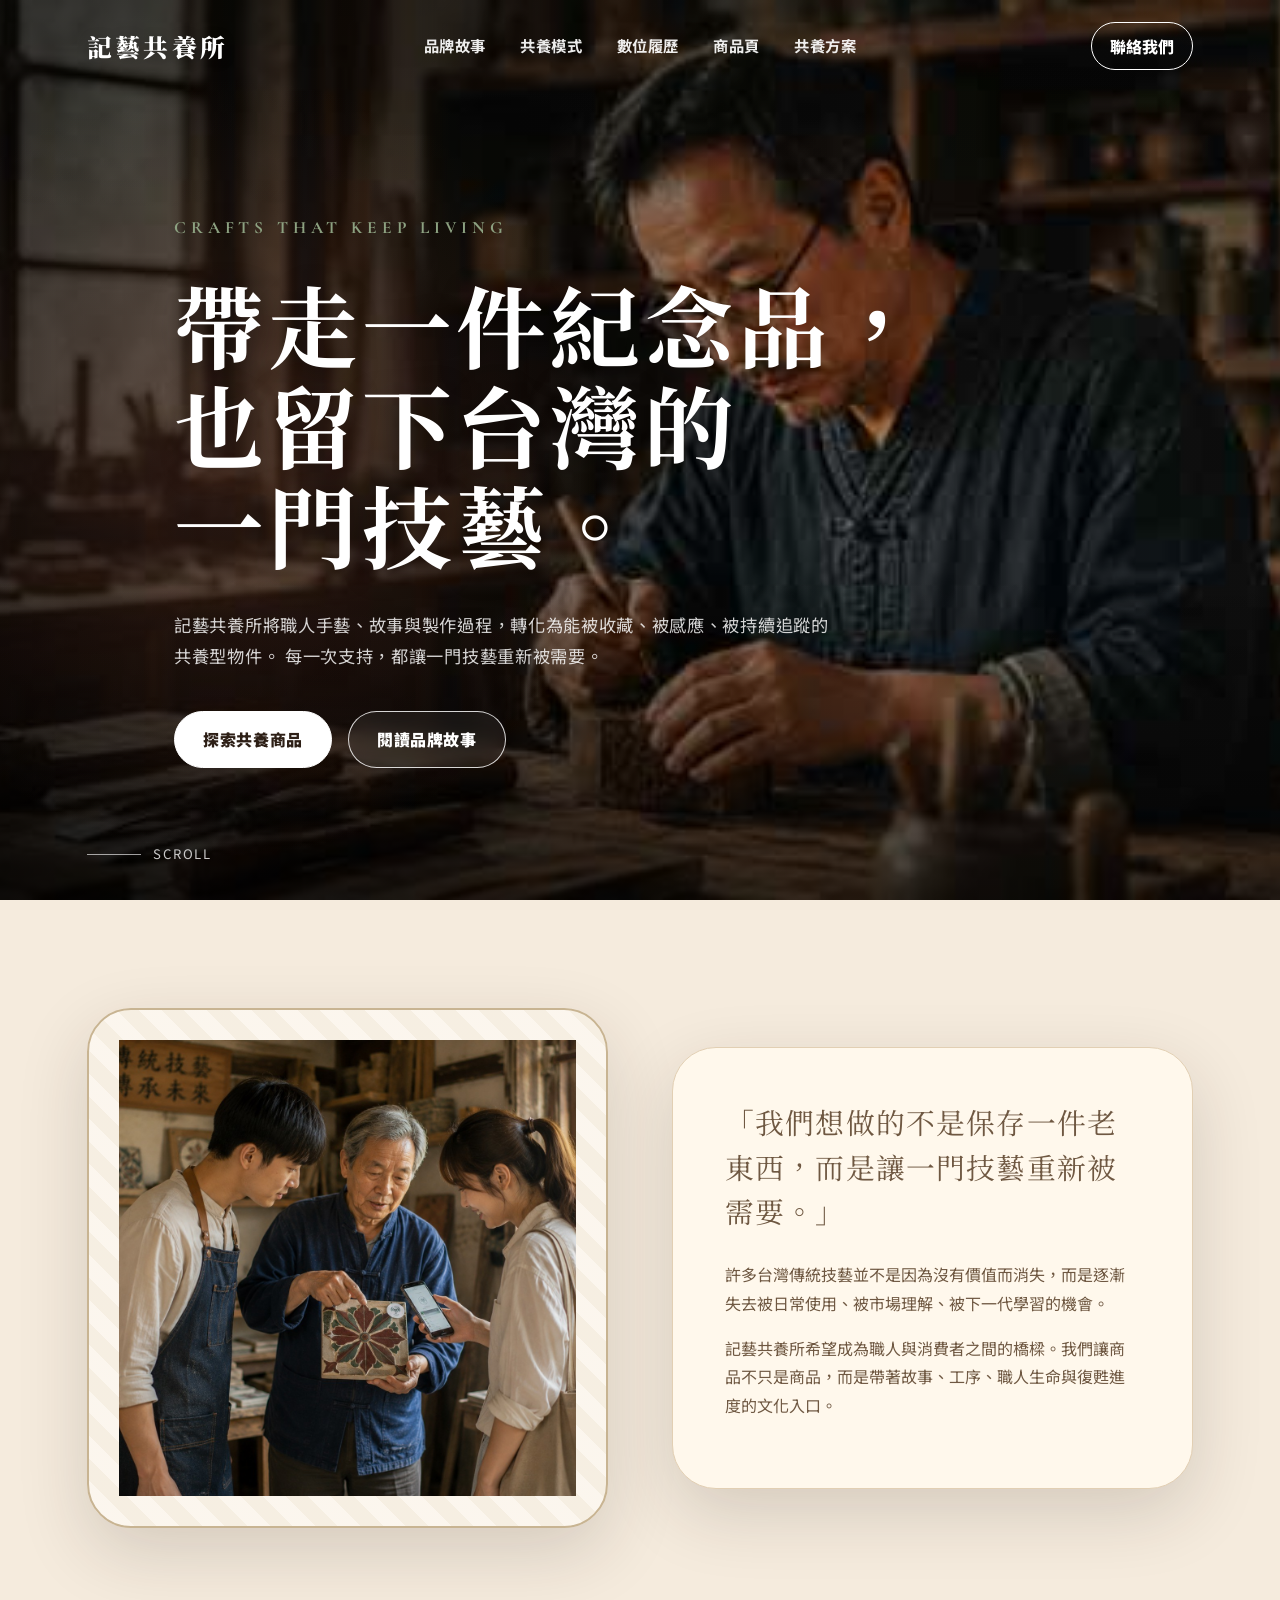
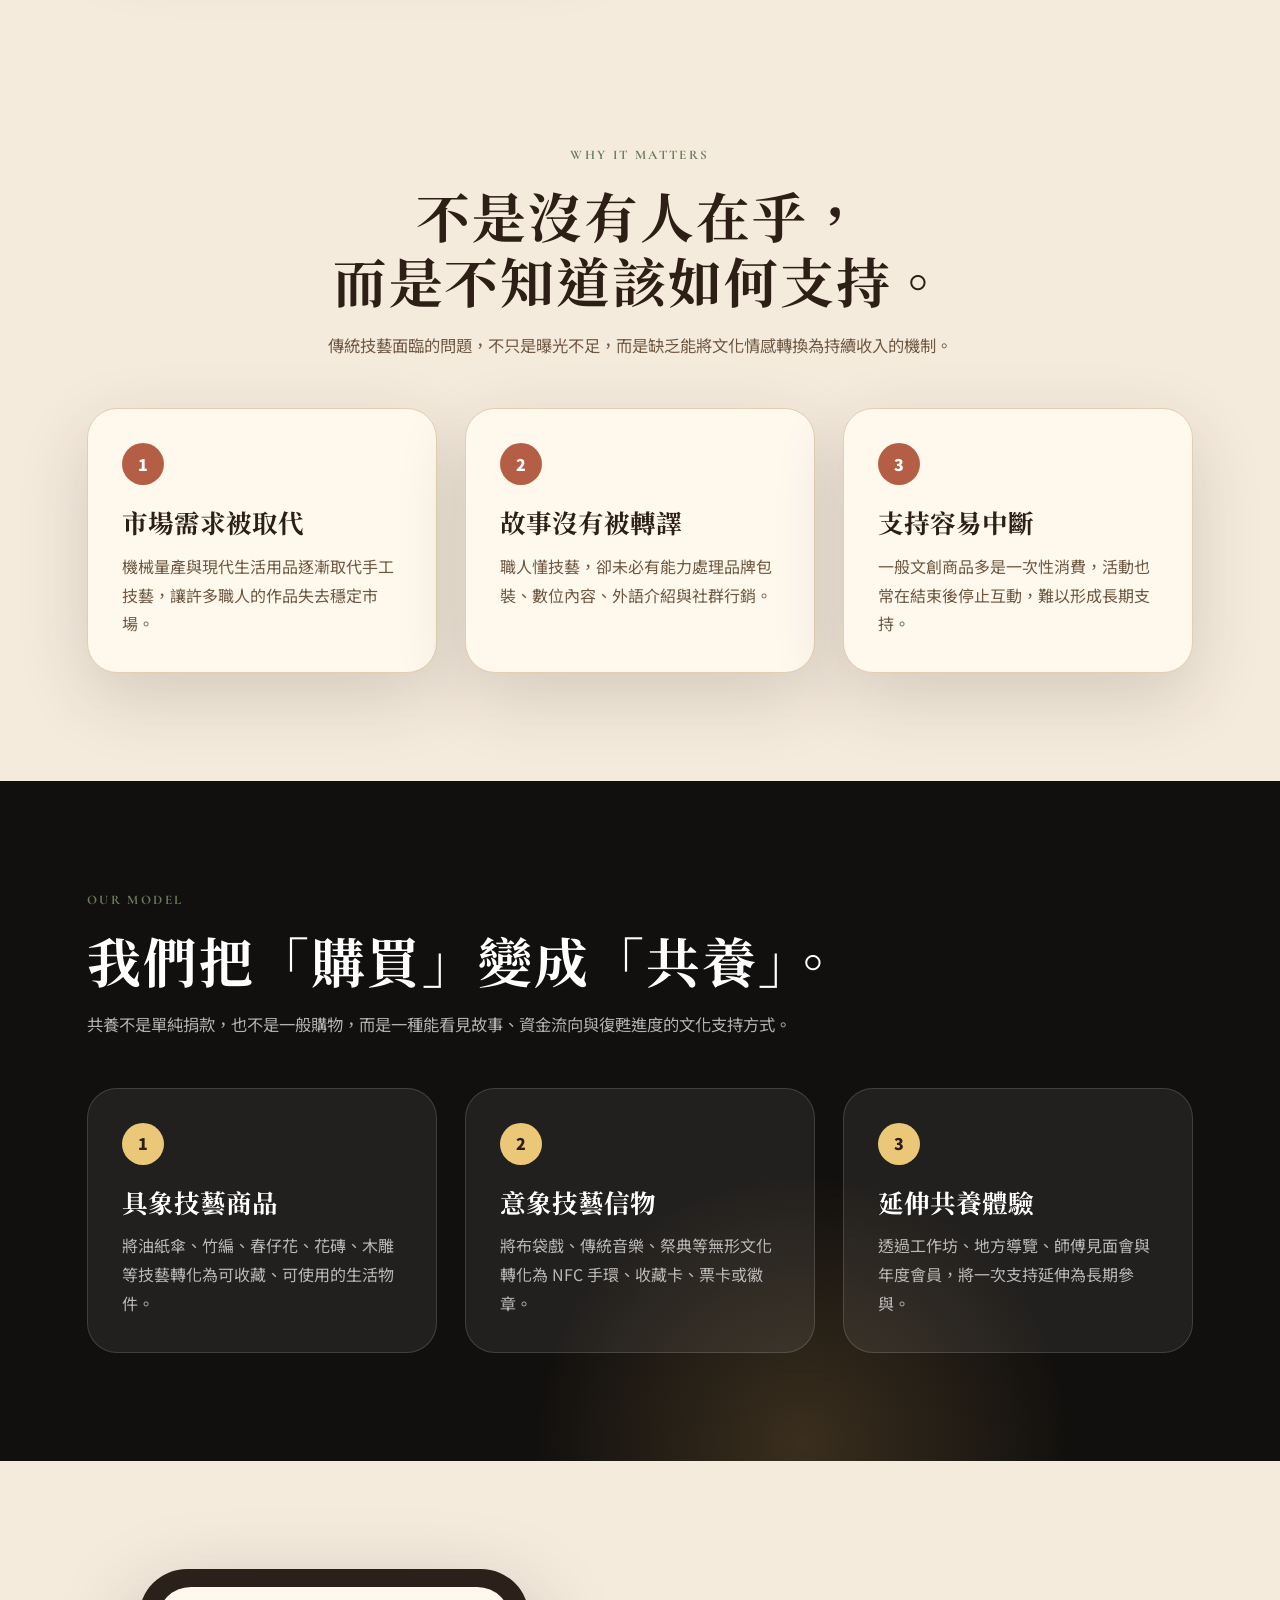
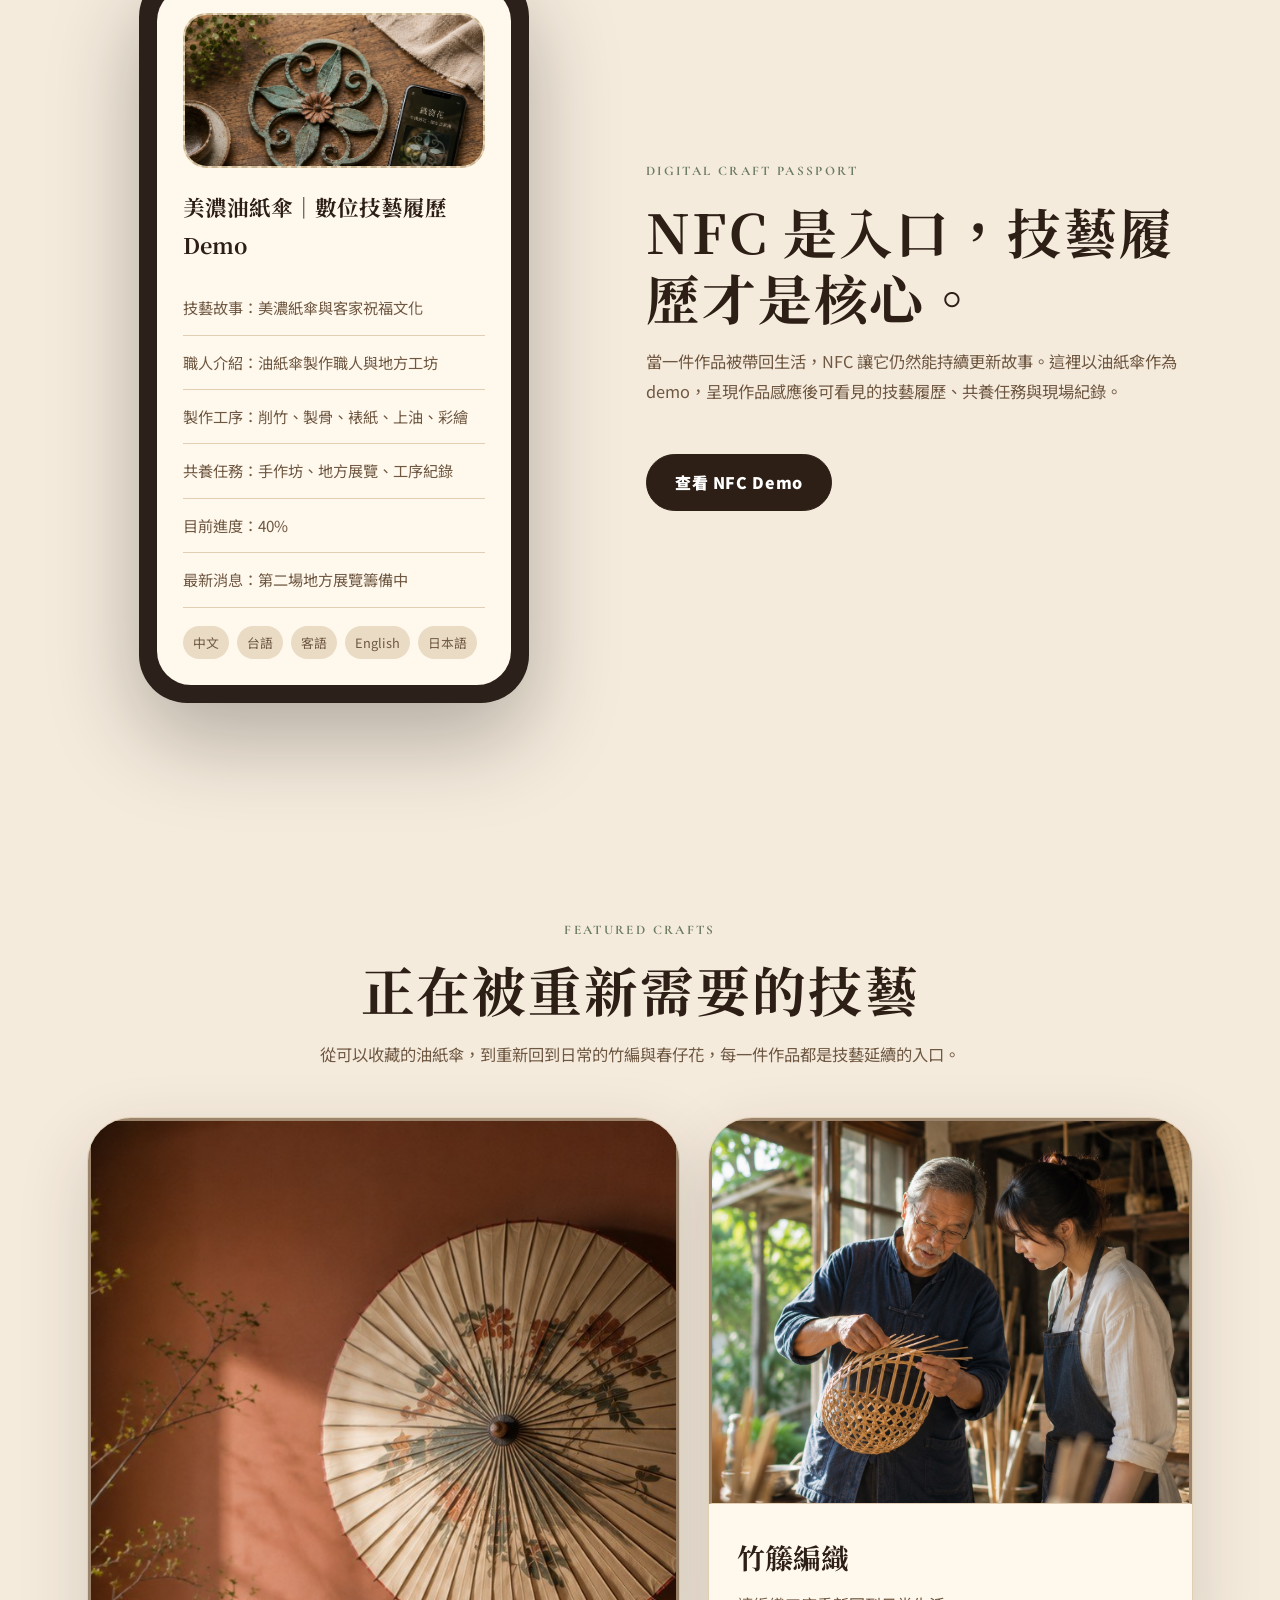
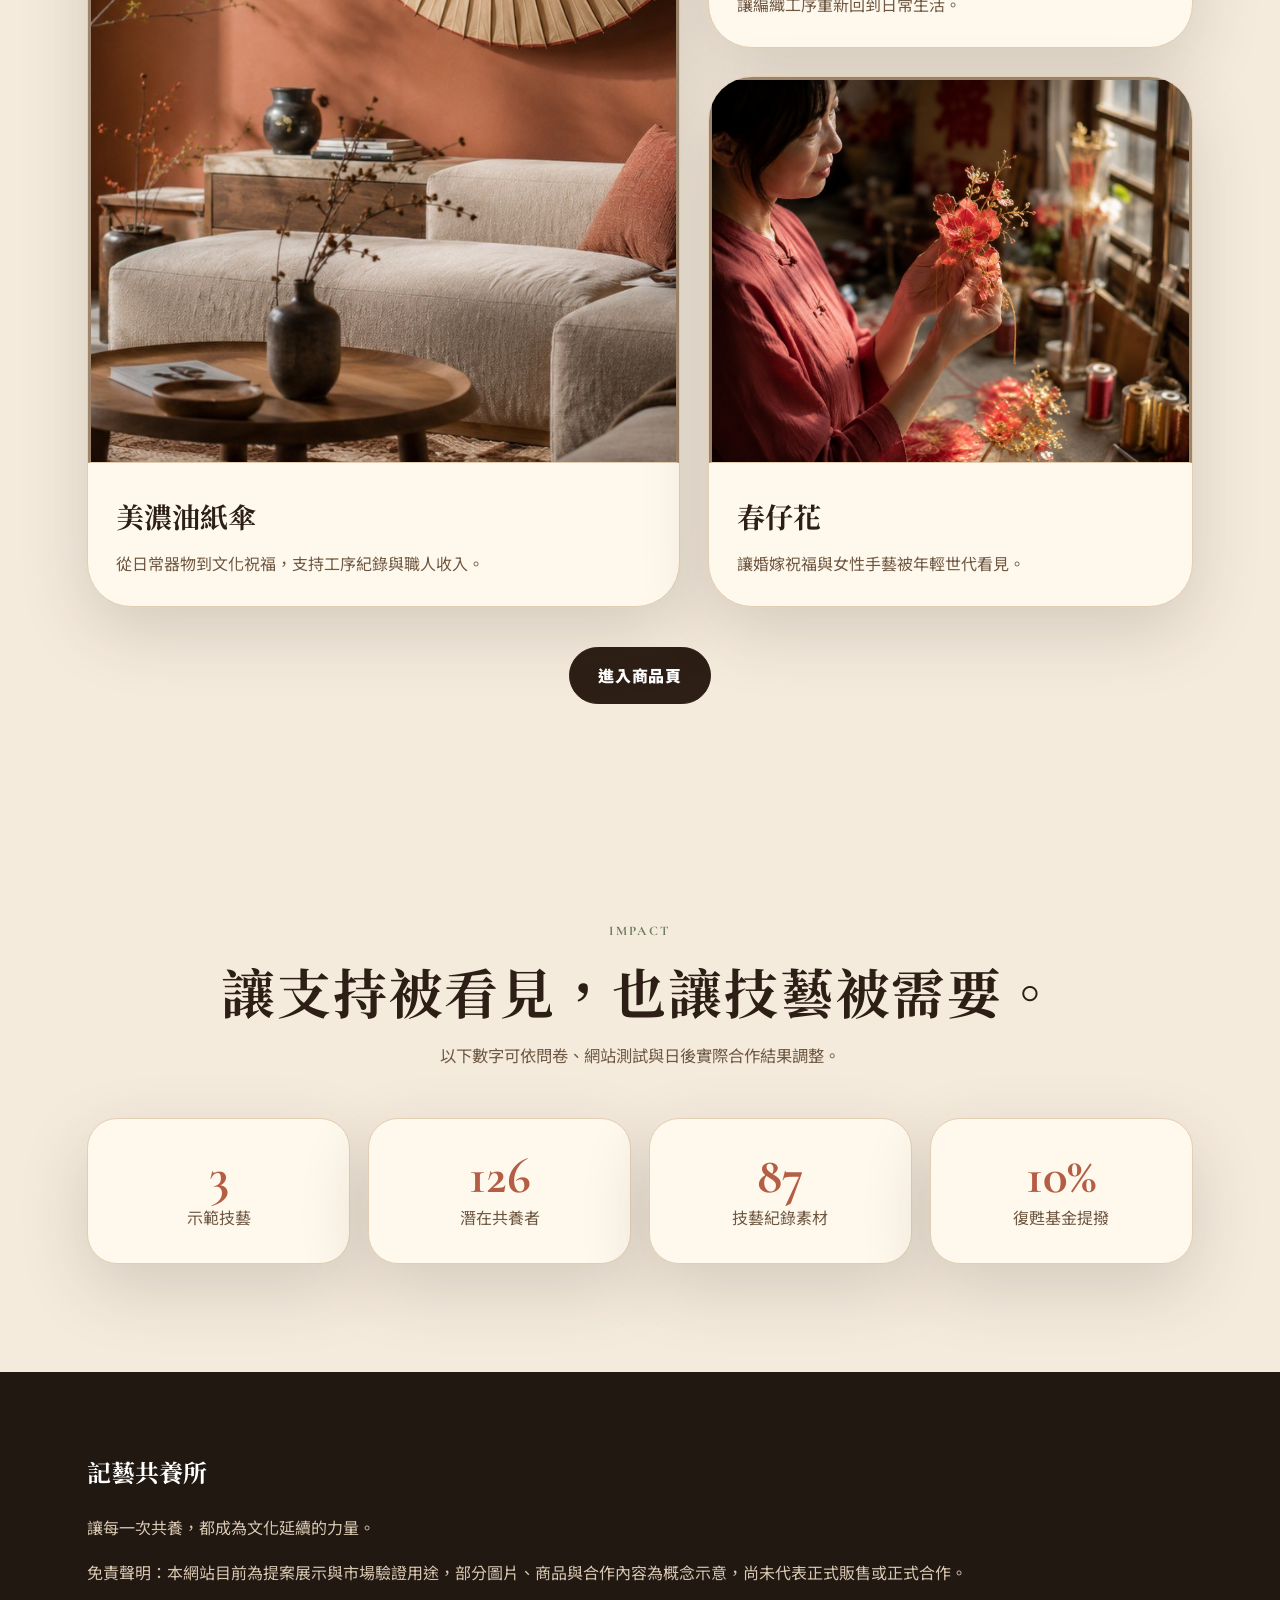
==== commit 626cf125: "Add files via upload" ====
--- a/index.html
+++ b/index.html
@@ -5,7 +5,1571 @@
 <meta name="viewport" content="width=device-width, initial-scale=1.0" />
 <title>記藝共養所｜讓台灣技藝重新被需要</title>
 <link href="https://fonts.googleapis.com/css2?family=Noto+Serif+TC:wght@500;700;900&family=Noto+Sans+TC:wght@300;400;500;700;900&family=Cormorant+Garamond:wght@500;600;700&display=swap" rel="stylesheet">
-<link rel="stylesheet" href="css/style.css" />
+<style data-jiyi-v4>
+
+:root{
+  --cream:#F5EBDD;
+  --paper:#FFF8EC;
+  --paper-soft:#FAF0DF;
+  --ink:#2D1F16;
+  --ink-soft:#6F5842;
+  --muted:#9B846B;
+  --line:#E2CFB3;
+  --gold:#C99B57;
+  --sage:#6C7C61;
+  --brick:#B45F45;
+  --black:#12100E;
+  --white:#FFFFFF;
+  --shadow:0 24px 70px rgba(45,31,22,.16);
+  --radius-xl:44px;
+  --radius-lg:30px;
+}
+*{box-sizing:border-box}
+html{scroll-behavior:smooth}
+body{
+  margin:0;
+  font-family:"Noto Sans TC", sans-serif;
+  background:var(--cream);
+  color:var(--ink);
+  line-height:1.8;
+  overflow-x:hidden;
+}
+h1,h2,h3,.logo,.serif{font-family:"Noto Serif TC", serif}
+a{color:inherit;text-decoration:none}
+img{width:100%;display:block}
+::selection{background:rgba(201,155,87,.35)}
+
+.navbar{
+  position:fixed;
+  top:0;
+  width:100%;
+  height:92px;
+  padding:0 6.8vw;
+  display:grid;
+  grid-template-columns:1fr auto 1fr;
+  align-items:center;
+  z-index:9999;
+  color:white;
+  transition:background .35s ease,color .35s ease,height .35s ease,box-shadow .35s ease;
+}
+.navbar.scrolled,.navbar.solid{
+  height:76px;
+  color:var(--ink);
+  background:rgba(245,235,221,.94);
+  backdrop-filter:blur(18px);
+  box-shadow:0 10px 30px rgba(45,31,22,.08);
+}
+.logo{
+  font-weight:900;
+  font-size:1.55rem;
+  letter-spacing:.13em;
+  text-shadow:0 2px 14px rgba(0,0,0,.22);
+}
+.navbar.scrolled .logo,.navbar.solid .logo{text-shadow:none}
+.nav-center{
+  display:flex;
+  justify-content:center;
+  gap:34px;
+  font-size:.96rem;
+  font-weight:700;
+  letter-spacing:.04em;
+}
+.nav-center a{opacity:.92;transition:.25s}
+.nav-center a:hover{color:var(--gold)}
+.nav-right{display:flex;justify-content:flex-end}
+.nav-pill{
+  border:1px solid currentColor;
+  border-radius:999px;
+  padding:9px 18px;
+  font-weight:800;
+}
+.mobile-menu-btn{
+  display:none;
+  border:0;
+  background:transparent;
+  color:inherit;
+  font-size:1.4rem;
+}
+
+.hero{
+  min-height:100vh;
+  position:relative;
+  color:white;
+  display:flex;
+  align-items:center;
+  overflow:hidden;
+  background:
+    linear-gradient(90deg,rgba(0,0,0,.74) 0%,rgba(0,0,0,.52) 38%,rgba(0,0,0,.14) 72%,rgba(0,0,0,.03) 100%),
+    url("[data-uri]") center center / cover no-repeat;
+}
+.hero::before{
+  content:"";
+  position:absolute;
+  inset:0;
+  background:
+    radial-gradient(circle at 18% 52%,rgba(180,95,69,.2),transparent 34%),
+    linear-gradient(to bottom,rgba(0,0,0,.18),transparent 24%),
+    linear-gradient(to top,rgba(0,0,0,.58),transparent 36%);
+  pointer-events:none;
+}
+.hero-content{
+  position:relative;
+  z-index:2;
+  width:min(840px,88vw);
+  margin-left:6.8vw;
+  padding-top:80px;
+}
+.eyebrow{
+  font-family:"Cormorant Garamond", serif;
+  color:rgba(143,164,132,.98);
+  font-size:1.08rem;
+  font-weight:700;
+  letter-spacing:.28em;
+  text-transform:uppercase;
+  margin-bottom:30px;
+}
+.hero h1{
+  margin:0;
+  font-size:clamp(3.5rem,7vw,7.6rem);
+  line-height:1.12;
+  letter-spacing:.045em;
+  text-shadow:0 4px 28px rgba(0,0,0,.34);
+}
+.hero p{
+  max-width:670px;
+  margin:34px 0 40px;
+  color:rgba(255,255,255,.82);
+  font-size:1.08rem;
+  letter-spacing:.04em;
+}
+.btn-row{display:flex;gap:16px;flex-wrap:wrap}
+.btn{
+  display:inline-block;
+  border:1px solid currentColor;
+  background:transparent;
+  color:inherit;
+  border-radius:999px;
+  padding:13px 28px;
+  font-weight:900;
+  letter-spacing:.04em;
+  transition:.28s ease;
+  cursor:pointer;
+}
+.btn:hover{transform:translateY(-3px);box-shadow:0 18px 45px rgba(0,0,0,.18)}
+.btn.white{background:white;color:var(--ink);border-color:white}
+.btn.dark{background:var(--ink);color:white;border-color:var(--ink)}
+.btn.ghost-white{background:rgba(255,255,255,.06);backdrop-filter:blur(10px);color:white;border-color:rgba(255,255,255,.82)}
+.scroll-indicator{
+  position:absolute;left:6.8vw;bottom:34px;z-index:2;display:flex;gap:12px;align-items:center;
+  color:rgba(255,255,255,.78);font-size:.82rem;letter-spacing:.14em;text-transform:uppercase;
+}
+.scroll-line{width:54px;height:1px;background:rgba(255,255,255,.62)}
+
+section{padding:108px 6.8vw}
+.page-content{padding:132px 6.8vw 108px}
+.section-head{max-width:850px;margin-bottom:48px}
+.section-head.center{text-align:center;margin-left:auto;margin-right:auto}
+.label{color:var(--sage);font-weight:900;letter-spacing:.18em;font-size:.82rem;text-transform:uppercase;margin-bottom:14px}
+.section-head h1,.section-head h2{
+  margin:0 0 18px;
+  font-size:clamp(2.15rem,4.2vw,4.4rem);
+  line-height:1.22;
+  letter-spacing:.035em;
+}
+.section-head p{margin:0;color:var(--ink-soft);font-size:1.02rem}
+.two-col{display:grid;grid-template-columns:1fr 1fr;gap:64px;align-items:center}
+.image-card,.placeholder-img{
+  border-radius:var(--radius-xl);
+  min-height:520px;
+  overflow:hidden;
+  background:
+    linear-gradient(rgba(255,255,255,.58),rgba(255,255,255,.58)),
+    repeating-linear-gradient(45deg,#EAD8BB 0,#EAD8BB 16px,#F7EAD6 16px,#F7EAD6 32px);
+  border:2px dashed #C8B492;
+  display:grid;
+  place-items:center;
+  text-align:center;
+  color:var(--muted);
+  padding:30px;
+  font-weight:900;
+  box-shadow:var(--shadow);
+}
+.image-card img,.placeholder-img img,.product-img img,.feature-img img,.screen-photo img,.detail-image img{
+  width:100%;
+  height:100%;
+  object-fit:cover;
+}
+.text-panel{
+  background:var(--paper);
+  border:1px solid var(--line);
+  border-radius:var(--radius-xl);
+  padding:52px;
+  box-shadow:var(--shadow);
+}
+.lead-quote{
+  font-family:"Noto Serif TC", serif;
+  font-size:1.8rem;
+  line-height:1.55;
+  letter-spacing:.04em;
+  color:var(--ink);
+  margin:0 0 26px;
+}
+.text-panel p{color:var(--ink-soft)}
+.cards{display:grid;grid-template-columns:repeat(3,1fr);gap:28px}
+.card{
+  background:var(--paper);
+  border:1px solid var(--line);
+  border-radius:var(--radius-lg);
+  padding:34px;
+  box-shadow:var(--shadow);
+  transition:.3s ease;
+}
+.card:hover{transform:translateY(-8px)}
+.card-num{
+  width:42px;height:42px;border-radius:50%;display:grid;place-items:center;background:var(--brick);color:white;font-weight:900;margin-bottom:20px;
+}
+.card h3{margin:0 0 12px;font-size:1.6rem;line-height:1.35}
+.card p{color:var(--ink-soft);margin:0}
+.dark-band{background:var(--black);color:white;position:relative;overflow:hidden}
+.dark-band::before{
+  content:"";position:absolute;inset:auto -20% -40% 40%;width:580px;height:580px;border-radius:50%;
+  background:radial-gradient(circle,rgba(201,155,87,.22),transparent 65%);
+}
+.dark-band .section-head p,.dark-band .card p{color:rgba(255,255,255,.68)}
+.dark-band .card{background:rgba(255,255,255,.07);border-color:rgba(255,255,255,.14);box-shadow:none}
+.dark-band .card-num{background:#EBC878;color:var(--ink)}
+.showcase{display:grid;grid-template-columns:.95fr 1.05fr;gap:64px;align-items:center}
+.phone{width:min(390px,100%);margin:auto;background:#2B211A;border-radius:48px;padding:18px;box-shadow:0 35px 90px rgba(0,0,0,.28)}
+.screen{min-height:610px;background:var(--paper);border-radius:34px;padding:26px}
+.screen-photo{
+  height:155px;border-radius:24px;border:2px dashed #C8B492;background:#EAD8BB;display:grid;place-items:center;
+  text-align:center;color:var(--muted);font-weight:900;margin-bottom:20px;overflow:hidden;
+}
+.screen h3{margin:0 0 16px;font-size:1.35rem}
+.info-row{padding:13px 0;border-bottom:1px solid var(--line);color:var(--ink-soft);font-size:.95rem}
+.langs{display:flex;gap:8px;flex-wrap:wrap;margin-top:18px}
+.langs span{background:#EADBC5;border-radius:999px;padding:5px 10px;font-size:.8rem;color:var(--ink-soft)}
+.stats{display:grid;grid-template-columns:repeat(4,1fr);gap:18px}
+.stat{
+  background:var(--paper);border:1px solid var(--line);border-radius:var(--radius-lg);padding:32px 22px;text-align:center;box-shadow:var(--shadow)
+}
+.stat strong{display:block;font-family:"Cormorant Garamond",serif;font-size:3.2rem;line-height:1;color:var(--brick)}
+.stat span{color:var(--ink-soft)}
+.featured-crafts{display:grid;grid-template-columns:1.1fr .9fr;gap:28px}
+.feature-large,.feature-small{
+  min-height:560px;border-radius:var(--radius-xl);background:var(--paper);border:1px solid var(--line);box-shadow:var(--shadow);
+  overflow:hidden;display:flex;flex-direction:column;
+}
+.feature-small-wrap{display:grid;gap:28px}
+.feature-small{min-height:266px}
+.feature-img{
+  flex:1;min-height:260px;background:
+    linear-gradient(rgba(255,255,255,.55),rgba(255,255,255,.55)),
+    repeating-linear-gradient(45deg,#EAD8BB 0,#EAD8BB 16px,#F7EAD6 16px,#F7EAD6 32px);
+  border-bottom:1px solid var(--line);display:grid;place-items:center;text-align:center;color:var(--muted);font-weight:900;overflow:hidden;
+}
+.feature-content{padding:28px}
+.feature-content h3{font-size:1.75rem;margin:0 0 8px}
+.feature-content p{color:var(--ink-soft);margin:0}
+.product-grid{display:grid;grid-template-columns:repeat(3,1fr);gap:30px}
+.product-card{
+  background:var(--paper);border:1px solid var(--line);border-radius:var(--radius-xl);padding:22px;box-shadow:var(--shadow);transition:.3s ease;
+}
+.product-card:hover{transform:translateY(-8px)}
+.product-img{
+  height:280px;border-radius:30px;border:2px dashed #C8B492;background:#EAD8BB;display:grid;place-items:center;text-align:center;
+  color:var(--muted);font-weight:900;overflow:hidden;
+}
+.product-card h3{font-size:1.55rem;margin:20px 0 8px}
+.product-card p{color:var(--ink-soft)}
+.price{color:var(--brick);font-weight:900;font-size:1.22rem;margin:16px 0 10px}
+.progress{height:10px;border-radius:999px;overflow:hidden;background:#E9DAC3;margin:14px 0 8px}
+.progress span{display:block;height:100%;background:var(--sage)}
+.meta{display:flex;justify-content:space-between;color:var(--muted);font-size:.88rem;margin-bottom:18px}
+.detail-hero{display:grid;grid-template-columns:1fr 1fr;gap:64px;align-items:center}
+.detail-image{
+  min-height:620px;border-radius:var(--radius-xl);border:2px dashed #C8B492;background:#EAD8BB;display:grid;place-items:center;
+  text-align:center;color:var(--muted);font-weight:900;box-shadow:var(--shadow);overflow:hidden;
+}
+.detail-info{background:var(--paper);border:1px solid var(--line);border-radius:var(--radius-xl);padding:48px;box-shadow:var(--shadow)}
+.detail-info h1{font-size:clamp(2.2rem,4vw,4.2rem);line-height:1.2;margin:0 0 20px}
+.detail-info p{color:var(--ink-soft)}
+.info-grid{display:grid;grid-template-columns:repeat(3,1fr);gap:24px;margin-top:54px}
+.plan-grid{display:grid;grid-template-columns:repeat(3,1fr);gap:28px}
+.plan{background:var(--paper);border:1px solid var(--line);border-radius:var(--radius-xl);padding:38px;box-shadow:var(--shadow)}
+.plan h3{font-size:1.65rem;margin:0 0 8px}
+.amount{font-family:"Cormorant Garamond",serif;color:var(--brick);font-size:3rem;font-weight:700}
+.plan ul{color:var(--ink-soft);padding-left:22px}
+.form-box{width:min(700px,100%);background:var(--paper);border:1px solid var(--line);border-radius:var(--radius-xl);padding:42px;box-shadow:var(--shadow)}
+input,select,textarea{
+  width:100%;padding:15px 16px;margin-bottom:14px;border-radius:16px;border:1px solid #D8C5AA;background:#FFFDF7;font-family:inherit;font-size:1rem;
+}
+.back-link{display:inline-block;margin-bottom:32px;color:var(--ink-soft);font-weight:900}
+.footer{background:#211812;color:white;padding:58px 6.8vw}
+.footer p{color:#D8C7B1;max-width:920px}
+.reveal{opacity:0;transform:translateY(30px);transition:opacity .8s ease,transform .8s ease}
+.reveal.show{opacity:1;transform:translateY(0)}
+
+@media(max-width:980px){
+  .navbar{height:76px;padding:0 6vw}
+  .nav-center,.nav-right{display:none}
+  .mobile-menu-btn{display:block;justify-self:end}
+  .navbar{grid-template-columns:1fr auto}
+  .hero-content{margin-left:6vw;width:88vw}
+  .hero h1{font-size:clamp(3rem,13vw,5.2rem)}
+  section,.page-content{padding-left:6vw;padding-right:6vw}
+  .two-col,.cards,.showcase,.stats,.featured-crafts,.product-grid,.detail-hero,.info-grid,.plan-grid{grid-template-columns:1fr}
+  .image-card,.detail-image{min-height:380px}
+}
+
+.tag{
+  display:inline-flex;
+  width:max-content;
+  border-radius:999px;
+  background:#EFE2CE;
+  color:var(--brick);
+  padding:6px 12px;
+  font-size:.8rem;
+  font-weight:900;
+  letter-spacing:.06em;
+}
+.purchase-hero{
+  padding:0 0 74px;
+  display:grid;
+  grid-template-columns:1.25fr .75fr;
+  gap:34px;
+  align-items:end;
+}
+.purchase-hero h1,.nfc-unlocked h1{
+  margin:0 0 22px;
+  font-size:clamp(2.4rem,5vw,5.2rem);
+  line-height:1.18;
+  letter-spacing:.04em;
+}
+.purchase-hero p,.nfc-unlocked p{color:var(--ink-soft);font-size:1.05rem}
+.purchase-note,.nfc-badge{
+  background:var(--paper);
+  border:1px solid var(--line);
+  border-radius:var(--radius-xl);
+  padding:34px;
+  box-shadow:var(--shadow);
+}
+.purchase-note b,.nfc-badge strong{display:block;font-family:"Noto Serif TC",serif;font-size:1.55rem}
+.purchase-note p{margin-bottom:0}
+.shop-layout{
+  display:grid;
+  grid-template-columns:1.2fr .8fr .8fr;
+  gap:28px;
+  align-items:stretch;
+}
+.shop-card{
+  background:var(--paper);
+  border:1px solid var(--line);
+  border-radius:var(--radius-xl);
+  overflow:hidden;
+  box-shadow:var(--shadow);
+  display:flex;
+  flex-direction:column;
+}
+.shop-card.featured{grid-row:span 2}
+.shop-img{
+  min-height:260px;
+  background:#EAD8BB;
+  display:grid;
+  place-items:center;
+  color:var(--muted);
+  font-weight:900;
+  overflow:hidden;
+}
+.shop-card.featured .shop-img{min-height:430px}
+.shop-body{
+  padding:30px;
+  display:flex;
+  flex-direction:column;
+  flex:1;
+}
+.shop-body h2,.shop-body h3{margin:12px 0 10px}
+.shop-body h2{font-size:2.15rem;line-height:1.25}
+.shop-body p{color:var(--ink-soft)}
+.purchase-info{
+  display:grid;
+  grid-template-columns:1fr 1fr;
+  gap:12px;
+  margin:20px 0 24px;
+}
+.purchase-info.compact{grid-template-columns:1fr}
+.purchase-info div{
+  background:#F3E7D4;
+  border:1px solid var(--line);
+  border-radius:22px;
+  padding:16px;
+}
+.purchase-info small{display:block;color:var(--muted);font-weight:900}
+.purchase-info strong{display:block;color:var(--ink);font-size:1.08rem}
+.shop-body .btn{margin-top:auto;text-align:center}
+.btn.outline{color:var(--ink);background:transparent;border-color:var(--line)}
+.buy-hero{
+  display:grid;
+  grid-template-columns:1fr .85fr;
+  gap:56px;
+  align-items:center;
+}
+.buy-panel{
+  background:var(--paper);
+  border:1px solid var(--line);
+  border-radius:var(--radius-xl);
+  padding:48px;
+  box-shadow:var(--shadow);
+}
+.buy-panel h1{font-size:clamp(2.3rem,4.5vw,4.4rem);line-height:1.16;margin:0 0 18px}
+.buy-panel p{color:var(--ink-soft)}
+.buy-price{
+  color:var(--brick);
+  font-family:"Cormorant Garamond",serif;
+  font-size:3.5rem;
+  font-weight:700;
+  line-height:1;
+  margin:26px 0;
+}
+.buy-actions{display:flex;gap:14px;flex-wrap:wrap}
+.unlock-note{
+  margin-top:22px;
+  padding-top:18px;
+  border-top:1px solid var(--line);
+  font-weight:700;
+}
+.nfc-unlocked{
+  padding:0 0 72px;
+  display:grid;
+  grid-template-columns:1.2fr .8fr;
+  gap:32px;
+  align-items:end;
+}
+.nfc-badge{
+  background:linear-gradient(145deg,#2D1F16,#5E3426);
+  color:white;
+}
+.nfc-badge span{display:block;color:#E3C38D;text-transform:uppercase;letter-spacing:.16em;font-size:.82rem;font-weight:900}
+.nfc-badge strong{font-size:2.4rem;margin-top:8px}
+.progress-section{padding-top:0}
+.mission-card{
+  background:var(--paper);
+  border:1px solid var(--line);
+  border-radius:var(--radius-xl);
+  padding:42px;
+  box-shadow:var(--shadow);
+}
+.mission-top{
+  display:flex;
+  justify-content:space-between;
+  gap:18px;
+  align-items:end;
+  margin-bottom:18px;
+}
+.mission-top small{display:block;color:var(--muted);font-weight:900}
+.mission-top strong{font-family:"Cormorant Garamond",serif;font-size:4rem;line-height:1;color:var(--brick)}
+.mission-top span{color:var(--sage);font-weight:900}
+.progress.large{height:18px;margin:20px 0 28px}
+.mission-list{display:grid;gap:12px}
+.mission{
+  display:grid;
+  grid-template-columns:56px 1fr auto;
+  gap:18px;
+  align-items:center;
+  border:1px solid var(--line);
+  border-radius:24px;
+  padding:18px;
+  background:#FFFDF7;
+}
+.mission b{
+  width:46px;
+  height:46px;
+  border-radius:50%;
+  display:grid;
+  place-items:center;
+  background:#EADBC5;
+  color:var(--ink);
+}
+.mission p{margin:0;color:var(--ink);font-weight:900}
+.mission span{color:var(--muted);font-weight:800}
+.mission.done b{background:var(--sage);color:white}
+.mission.done span{color:var(--sage)}
+.mission.active{border-color:var(--gold);box-shadow:0 18px 42px rgba(201,155,87,.16)}
+.mission.active b{background:var(--gold);color:white}
+.story-grid{display:grid;grid-template-columns:repeat(3,1fr);gap:24px}
+.story-card{
+  background:var(--paper);
+  border:1px solid var(--line);
+  border-radius:var(--radius-xl);
+  overflow:hidden;
+  box-shadow:var(--shadow);
+}
+.story-card img{height:250px;object-fit:cover;background:#EAD8BB}
+.story-card div{padding:26px}
+.story-card span{color:var(--brick);font-weight:900;font-size:.85rem}
+.story-card h3{margin:8px 0}
+.story-card p{color:var(--ink-soft)}
+.video-links{
+  display:grid;
+  grid-template-columns:repeat(3,1fr);
+  gap:18px;
+}
+.video-links a{
+  background:rgba(255,248,236,.1);
+  border:1px solid rgba(255,255,255,.22);
+  border-radius:28px;
+  padding:24px;
+  color:white;
+  transition:.28s ease;
+}
+.video-links a:hover{transform:translateY(-5px);background:rgba(255,248,236,.16)}
+.video-links b{display:block;font-family:"Noto Serif TC",serif;font-size:1.25rem;margin-bottom:8px}
+.video-links span{color:#D8C7B1}
+
+@media(max-width:980px){
+  .purchase-hero,.shop-layout,.buy-hero,.nfc-unlocked,.story-grid,.video-links{grid-template-columns:1fr}
+  .shop-card.featured{grid-row:auto}
+  .purchase-info{grid-template-columns:1fr}
+  .mission{grid-template-columns:46px 1fr}
+  .mission span{grid-column:2}
+}
+
+/* Refined public-facing shop and NFC demo pages */
+.shop-page,.item-page,.nfc-demo-page{background:linear-gradient(180deg,#F7ECDA 0%,#F1DFC5 100%)}
+.shop-editorial{
+  min-height:470px;
+  padding:78px clamp(26px,6vw,88px);
+  border-radius:56px;
+  display:flex;
+  flex-direction:column;
+  justify-content:flex-end;
+  color:white;
+  overflow:hidden;
+  position:relative;
+  background:
+    linear-gradient(90deg,rgba(30,20,13,.82),rgba(30,20,13,.42) 52%,rgba(30,20,13,.08)),
+    url("../images/umbrella.jpg") center/cover no-repeat;
+  box-shadow:var(--shadow);
+  margin-bottom:42px;
+}
+.shop-editorial::after{
+  content:"";
+  position:absolute;
+  inset:auto 0 0;
+  height:42%;
+  background:linear-gradient(0deg,rgba(30,20,13,.58),transparent);
+}
+.shop-editorial>*{position:relative;z-index:1}
+.shop-kicker{
+  font-family:"Cormorant Garamond",serif;
+  color:#E6C58C;
+  text-transform:uppercase;
+  letter-spacing:.28em;
+  font-weight:700;
+  margin-bottom:14px;
+}
+.shop-editorial h1{
+  max-width:860px;
+  margin:0;
+  font-size:clamp(2.8rem,6vw,6.4rem);
+  line-height:1.08;
+  letter-spacing:.04em;
+  color:white;
+}
+.shop-editorial p{max-width:720px;color:rgba(255,255,255,.84);font-size:1.08rem}
+.product-showcase{
+  display:grid;
+  grid-template-columns:1.25fr .75fr;
+  gap:28px;
+  align-items:stretch;
+}
+.product-feature,.quiet-product{
+  background:rgba(255,248,236,.92);
+  border:1px solid rgba(226,207,179,.92);
+  border-radius:44px;
+  overflow:hidden;
+  box-shadow:var(--shadow);
+  transition:.32s ease;
+}
+.product-feature:hover,.quiet-product:hover{transform:translateY(-7px)}
+.product-feature{
+  display:grid;
+  grid-template-columns:1.08fr .92fr;
+  min-height:680px;
+}
+.feature-photo,.item-photo,.story-photo,.nfc-object{
+  background:#EAD8BB;
+  overflow:hidden;
+}
+.feature-photo img,.item-photo img,.story-photo img,.nfc-object img,.quiet-product img{width:100%;height:100%;object-fit:cover}
+.feature-copy{
+  padding:52px;
+  display:flex;
+  flex-direction:column;
+  justify-content:center;
+}
+.feature-copy span,.quiet-product span{
+  color:var(--brick);
+  text-transform:uppercase;
+  letter-spacing:.16em;
+  font-weight:900;
+  font-size:.78rem;
+}
+.feature-copy h2{font-size:clamp(2.1rem,3.6vw,4rem);line-height:1.18;margin:14px 0}
+.feature-copy p,.quiet-product p,.shop-philosophy p{color:var(--ink-soft)}
+.shop-meta{
+  border-top:1px solid var(--line);
+  border-bottom:1px solid var(--line);
+  padding:20px 0;
+  margin:22px 0 26px;
+}
+.shop-meta b{display:block;color:var(--brick);font-size:1.45rem}
+.shop-meta em{display:block;color:var(--muted);font-style:normal}
+.product-pair{display:grid;gap:28px}
+.quiet-product{
+  display:grid;
+  grid-template-columns:180px 1fr;
+  min-height:326px;
+}
+.quiet-product div{padding:28px;display:flex;flex-direction:column;justify-content:center}
+.quiet-product h3{font-size:1.55rem;line-height:1.25;margin:10px 0}
+.quiet-product b{color:var(--brick);font-size:1.18rem}
+.shop-philosophy{
+  margin-top:34px;
+  padding:44px;
+  border-radius:36px;
+  background:rgba(255,248,236,.62);
+  border:1px solid var(--line);
+  display:grid;
+  grid-template-columns:.85fr 1.15fr;
+  gap:28px;
+  align-items:end;
+}
+.shop-philosophy h2{font-size:clamp(1.8rem,3vw,3rem);line-height:1.25;margin:0}
+.item-hero{
+  display:grid;
+  grid-template-columns:1.1fr .9fr;
+  gap:42px;
+  align-items:stretch;
+}
+.item-photo,.item-summary{
+  min-height:660px;
+  border-radius:48px;
+  box-shadow:var(--shadow);
+  border:1px solid var(--line);
+}
+.item-summary{
+  background:var(--paper);
+  padding:56px;
+  display:flex;
+  flex-direction:column;
+  justify-content:center;
+}
+.item-summary h1{font-size:clamp(2.4rem,4.8vw,4.7rem);line-height:1.12;margin:0 0 22px}
+.item-summary p{color:var(--ink-soft);font-size:1.05rem}
+.item-price{
+  font-family:"Cormorant Garamond",serif;
+  color:var(--brick);
+  font-size:4rem;
+  font-weight:700;
+  line-height:1;
+  margin:28px 0;
+}
+.item-actions{display:flex;gap:14px;flex-wrap:wrap}
+.story-band{
+  display:grid;
+  grid-template-columns:1fr 1fr;
+  gap:32px;
+  align-items:stretch;
+  padding-left:0;
+  padding-right:0;
+}
+.story-copy,.story-photo{
+  border-radius:44px;
+  min-height:520px;
+  box-shadow:var(--shadow);
+}
+.story-copy{
+  background:var(--paper);
+  border:1px solid var(--line);
+  padding:54px;
+  display:flex;
+  flex-direction:column;
+  justify-content:center;
+}
+.nfc-cover{
+  display:grid;
+  grid-template-columns:1fr .72fr;
+  gap:34px;
+  align-items:stretch;
+  margin-bottom:72px;
+}
+.nfc-cover>div:first-child{
+  min-height:560px;
+  border-radius:54px;
+  padding:64px;
+  display:flex;
+  flex-direction:column;
+  justify-content:flex-end;
+  color:white;
+  background:
+    linear-gradient(135deg,rgba(28,18,12,.94),rgba(78,45,33,.82)),
+    radial-gradient(circle at 82% 18%,rgba(201,155,87,.32),transparent 32%);
+  box-shadow:var(--shadow);
+}
+.nfc-cover h1{color:white;font-size:clamp(2.6rem,5.4vw,5.7rem);line-height:1.1;margin:0 0 20px}
+.nfc-cover p{max-width:720px;color:rgba(255,255,255,.78);font-size:1.05rem}
+.nfc-object{
+  border-radius:54px;
+  min-height:560px;
+  border:1px solid var(--line);
+  box-shadow:var(--shadow);
+}
+.mission-card.refined{
+  max-width:1060px;
+  margin:0 auto;
+  background:rgba(255,248,236,.96);
+}
+.story-grid.refined{max-width:1180px;margin:0 auto}
+
+@media(max-width:980px){
+  .product-showcase,.product-feature,.shop-philosophy,.item-hero,.story-band,.nfc-cover{grid-template-columns:1fr}
+  .shop-editorial{border-radius:34px;min-height:520px}
+  .product-feature{min-height:auto}
+  .feature-photo{min-height:360px}
+  .quiet-product{grid-template-columns:1fr}
+  .quiet-product img{height:240px}
+  .item-photo,.item-summary,.story-copy,.story-photo,.nfc-object,.nfc-cover>div:first-child{min-height:420px;border-radius:34px}
+  .feature-copy,.item-summary,.story-copy,.nfc-cover>div:first-child{padding:34px}
+}
+
+/* Unified cover-page visual language */
+.shop-page,
+.item-page,
+.nfc-demo-page{
+  background:
+    radial-gradient(circle at 8% 12%,rgba(201,155,87,.18),transparent 28%),
+    linear-gradient(180deg,#F5EBDD 0%,#EFE0C9 52%,#E8D5B9 100%);
+}
+.shop-page section,
+.item-page section,
+.nfc-demo-page section{
+  max-width:1380px;
+  margin-left:auto;
+  margin-right:auto;
+}
+.shop-editorial,
+.product-feature,
+.quiet-product,
+.shop-philosophy,
+.item-photo,
+.item-summary,
+.story-copy,
+.story-photo,
+.nfc-cover>div:first-child,
+.nfc-object,
+.mission-card.refined,
+.story-card{
+  border-radius:var(--radius-xl);
+  border:1px solid rgba(226,207,179,.92);
+  box-shadow:0 28px 80px rgba(45,31,22,.15);
+}
+.shop-editorial{
+  min-height:640px;
+  padding:clamp(40px,6vw,86px);
+  background:
+    linear-gradient(90deg,rgba(18,16,14,.78) 0%,rgba(18,16,14,.48) 44%,rgba(18,16,14,.08) 100%),
+    linear-gradient(0deg,rgba(18,16,14,.42),transparent 42%),
+    url("../images/umbrella.jpg") center/cover no-repeat;
+}
+.shop-editorial h1,
+.item-summary h1,
+.nfc-cover h1{
+  letter-spacing:.045em;
+}
+.shop-editorial p,
+.item-summary p,
+.nfc-cover p,
+.feature-copy p,
+.quiet-product p,
+.story-copy p,
+.story-card p{
+  letter-spacing:.025em;
+}
+.shop-kicker,
+.feature-copy span,
+.quiet-product span,
+.nfc-cover .label,
+.label{
+  font-family:"Cormorant Garamond","Noto Serif TC",serif;
+}
+.product-showcase{
+  grid-template-columns:minmax(0,1.08fr) minmax(360px,.72fr);
+  gap:34px;
+  padding-top:0;
+}
+.product-feature{
+  grid-template-columns:1fr;
+  min-height:0;
+  background:rgba(255,248,236,.96);
+}
+.feature-photo{
+  height:430px;
+  border-bottom:1px solid var(--line);
+}
+.feature-copy{
+  padding:42px 44px 46px;
+}
+.feature-copy h2{
+  font-size:clamp(2rem,3.2vw,3.4rem);
+}
+.product-pair{
+  gap:34px;
+}
+.quiet-product{
+  grid-template-columns:160px 1fr;
+  min-height:286px;
+  background:rgba(255,248,236,.92);
+}
+.quiet-product img{
+  height:100%;
+  min-height:286px;
+}
+.quiet-product div{
+  padding:28px 30px;
+}
+.shop-meta{
+  display:grid;
+  grid-template-columns:auto 1fr;
+  gap:18px;
+  align-items:center;
+  border-color:rgba(226,207,179,.95);
+}
+.shop-meta b{
+  font-family:"Cormorant Garamond",serif;
+  font-size:2.2rem;
+  line-height:1;
+}
+.btn,
+.product-feature button{
+  min-height:50px;
+  display:inline-flex;
+  align-items:center;
+  justify-content:center;
+  width:max-content;
+}
+.product-feature button{
+  border:0;
+}
+.btn.outline{
+  background:rgba(255,248,236,.62);
+  border-color:rgba(45,31,22,.22);
+}
+.shop-philosophy{
+  background:linear-gradient(135deg,rgba(255,248,236,.88),rgba(250,240,223,.72));
+  padding:52px;
+  margin-top:42px;
+}
+.item-hero{
+  gap:34px;
+}
+.item-photo{
+  min-height:680px;
+}
+.item-summary{
+  background:rgba(255,248,236,.96);
+}
+.story-band{
+  padding-top:82px;
+  padding-bottom:82px;
+}
+.story-photo{
+  overflow:hidden;
+}
+.info-grid .card{
+  background:rgba(255,248,236,.94);
+  min-height:230px;
+}
+.nfc-cover{
+  gap:34px;
+}
+.nfc-cover>div:first-child{
+  background:
+    linear-gradient(90deg,rgba(18,16,14,.86),rgba(45,31,22,.74)),
+    radial-gradient(circle at 82% 18%,rgba(201,155,87,.32),transparent 34%);
+}
+.nfc-object{
+  background:var(--paper);
+  padding:18px;
+}
+.nfc-object img{
+  border-radius:34px;
+}
+.mission-card.refined{
+  padding:48px;
+}
+.mission{
+  background:rgba(255,253,247,.9);
+  border-radius:26px;
+}
+.story-grid.refined{
+  gap:28px;
+}
+.story-card{
+  background:rgba(255,248,236,.96);
+}
+.story-card img{
+  height:280px;
+}
+.video-links a{
+  min-height:170px;
+  display:flex;
+  flex-direction:column;
+  justify-content:space-between;
+  background:rgba(255,248,236,.08);
+}
+.detail-hero{
+  gap:34px;
+}
+.detail-info{
+  background:rgba(255,248,236,.96);
+}
+.detail-image,
+.product-img,
+.image-card,
+.feature-img{
+  border-style:solid;
+}
+
+@media(max-width:980px){
+  .product-showcase,
+  .shop-meta{
+    grid-template-columns:1fr;
+  }
+  .quiet-product{
+    grid-template-columns:1fr;
+  }
+  .quiet-product img{
+    height:260px;
+    min-height:260px;
+  }
+  .shop-editorial,
+  .item-photo,
+  .item-summary,
+  .nfc-cover>div:first-child,
+  .nfc-object{
+    min-height:440px;
+  }
+  .feature-photo{
+    height:330px;
+  }
+}
+
+/* Accessible mobile navigation shared by the homepage and storefront pages. */
+@media(max-width:980px){
+  .navbar.menu-open{
+    height:auto;
+    min-height:76px;
+    padding-top:15px;
+    padding-bottom:18px;
+    align-items:start;
+    color:var(--ink);
+    background:rgba(245,235,221,.98);
+  }
+  .navbar.menu-open .logo{padding-top:8px;text-shadow:none}
+  .navbar.menu-open .nav-center{
+    display:flex;
+    grid-column:1 / -1;
+    flex-direction:column;
+    align-items:flex-start;
+    gap:12px;
+    padding:22px 0 8px;
+  }
+  .navbar.menu-open .nav-right{
+    display:flex;
+    grid-column:1 / -1;
+    justify-content:flex-start;
+  }
+  .navbar.menu-open .mobile-nav-toggle{grid-column:2;grid-row:1}
+}
+
+/* =========================================================
+   MARKET V3 — rebuilt from zero for products and NFC passport
+   ========================================================= */
+:root{
+  --v3-bg:#f2eadf;
+  --v3-paper:#fffdf8;
+  --v3-ink:#241914;
+  --v3-copy:#705d4e;
+  --v3-red:#9e4836;
+  --v3-gold:#c7954f;
+  --v3-green:#5f705a;
+  --v3-line:rgba(60,40,28,.17);
+  --v3-shadow:0 28px 80px rgba(45,29,20,.13);
+}
+
+body.market-v3{background:var(--v3-bg);color:var(--v3-ink)}
+.market-v3 .navbar{
+  height:76px;color:var(--v3-ink);background:rgba(242,234,223,.94);
+  border-bottom:1px solid var(--v3-line);backdrop-filter:blur(18px);box-shadow:none;
+}
+.market-v3 .logo{text-shadow:none}
+.market-v3 .nav-center a[aria-current="page"]{color:var(--v3-red)}
+.market-v3 .nav-pill{background:var(--v3-ink);border-color:var(--v3-ink);color:#fff}
+.market-v3 .mobile-nav-toggle{
+  display:none;width:44px;height:44px;border:1px solid var(--v3-line);border-radius:50%;
+  background:rgba(255,253,248,.75);color:inherit;font-size:1.2rem;cursor:pointer;
+}
+.mv3-main{padding:76px 0 0;overflow:hidden}
+.mv3-wrap{width:min(1320px,calc(100% - 10vw));margin-inline:auto}
+.mv3-section{padding:clamp(88px,9vw,140px) 0}
+.mv3-kicker{
+  margin:0 0 18px;color:var(--v3-red);font-size:.76rem;font-weight:900;
+  letter-spacing:.22em;text-transform:uppercase;
+}
+.mv3-title{margin:0;font-size:clamp(3.3rem,7.1vw,7.8rem);line-height:1.04;letter-spacing:.02em}
+.mv3-heading{margin:0;font-size:clamp(2.4rem,4.8vw,5.2rem);line-height:1.16;letter-spacing:.025em}
+.mv3-lead{max-width:700px;margin:24px 0 0;color:var(--v3-copy);font-size:1.05rem;line-height:1.95}
+.mv3-actions{display:flex;flex-wrap:wrap;gap:12px;margin-top:32px}
+.mv3-btn{
+  min-height:52px;padding:13px 25px;border:1px solid var(--v3-ink);border-radius:999px;
+  display:inline-flex;align-items:center;justify-content:center;gap:8px;
+  background:var(--v3-ink);color:#fff;font-weight:900;line-height:1.2;transition:.25s ease;
+}
+.mv3-btn:hover{transform:translateY(-3px);box-shadow:0 16px 36px rgba(36,25,20,.18)}
+.mv3-btn.light{background:#fff;border-color:#fff;color:var(--v3-ink)}
+.mv3-btn.line{background:transparent;border-color:rgba(36,25,20,.32);color:var(--v3-ink)}
+.mv3-btn.glass{background:rgba(255,255,255,.08);border-color:rgba(255,255,255,.58);color:#fff}
+
+/* Collection landing */
+.mv3-cover{
+  min-height:calc(100vh - 76px);position:relative;display:flex;align-items:flex-end;color:#fff;
+  background:linear-gradient(90deg,rgba(20,13,10,.88),rgba(20,13,10,.46) 52%,rgba(20,13,10,.08)),url("../images/umbrella.jpg") center/cover no-repeat;
+}
+.mv3-cover::after{content:"";position:absolute;inset:0;background:linear-gradient(0deg,rgba(18,12,9,.62),transparent 48%);pointer-events:none}
+.mv3-cover__inner{position:relative;z-index:1;width:min(1320px,calc(100% - 10vw));margin:auto;padding:100px 0}
+.mv3-cover .mv3-kicker{color:#e5bf80}
+.mv3-cover .mv3-title{max-width:900px;color:#fff}
+.mv3-cover .mv3-lead{color:rgba(255,255,255,.76)}
+.mv3-intro{display:grid;grid-template-columns:.88fr 1.12fr;gap:clamp(50px,8vw,120px);align-items:start}
+.mv3-intro__quote{margin:0;font-family:"Noto Serif TC",serif;font-size:clamp(2rem,3.8vw,4rem);line-height:1.48}
+.mv3-intro__copy{border-left:1px solid var(--v3-line);padding-left:clamp(30px,5vw,72px)}
+.mv3-intro__copy p{margin:0 0 18px;color:var(--v3-copy)}
+.mv3-catalog{display:grid;gap:clamp(30px,5vw,72px)}
+.mv3-product{
+  min-height:620px;display:grid;grid-template-columns:1.18fr .82fr;border-top:1px solid var(--v3-line);
+  border-bottom:1px solid var(--v3-line);background:rgba(255,253,248,.55);overflow:hidden;
+}
+.mv3-product:nth-child(even){grid-template-columns:.82fr 1.18fr}
+.mv3-product:nth-child(even) .mv3-product__media{order:2}
+.mv3-product__media{min-height:620px;overflow:hidden;background:#d9c8ae}
+.mv3-product__media img{width:100%;height:100%;object-fit:cover;transition:transform .7s ease}
+.mv3-product:hover .mv3-product__media img{transform:scale(1.025)}
+.mv3-product__copy{padding:clamp(38px,6vw,88px);display:flex;flex-direction:column;justify-content:center}
+.mv3-product__index{font:700 2rem/1 "Cormorant Garamond",serif;color:var(--v3-gold)}
+.mv3-product h2{margin:24px 0 16px;font-size:clamp(2.5rem,4.4vw,5rem);line-height:1.15}
+.mv3-product p{margin:0;color:var(--v3-copy)}
+.mv3-product__foot{display:flex;align-items:end;justify-content:space-between;gap:24px;margin-top:36px;padding-top:24px;border-top:1px solid var(--v3-line)}
+.mv3-price{color:var(--v3-red);font:700 clamp(2.3rem,3.5vw,3.8rem)/1 "Cormorant Garamond",serif}
+.mv3-arrow{font-weight:900}
+.mv3-promises{display:grid;grid-template-columns:repeat(4,1fr);border-block:1px solid var(--v3-line)}
+.mv3-promise{padding:34px 28px;border-right:1px solid var(--v3-line)}
+.mv3-promise:last-child{border-right:0}
+.mv3-promise b{display:block;margin-bottom:8px;font-family:"Noto Serif TC",serif;font-size:1.2rem}
+.mv3-promise span{color:var(--v3-copy);font-size:.9rem}
+.mv3-manifesto{background:#1d1511;color:#fff}
+.mv3-manifesto__inner{display:grid;grid-template-columns:.95fr 1.05fr;gap:clamp(50px,9vw,130px);align-items:end}
+.mv3-manifesto .mv3-kicker{color:#dfb878}
+.mv3-manifesto .mv3-heading{color:#fff}
+.mv3-manifesto p{margin:0;color:rgba(255,255,255,.68);font-size:1.06rem}
+
+/* Product detail */
+.mv3-crumb{padding:30px 0;color:var(--v3-copy);font-size:.9rem;font-weight:800}
+.mv3-detail-hero{display:grid;grid-template-columns:minmax(0,1.14fr) minmax(390px,.86fr);min-height:760px;border-block:1px solid var(--v3-line)}
+.mv3-detail-photo{min-height:760px;background:#d9c8ae;overflow:hidden}
+.mv3-detail-photo img{width:100%;height:100%;object-fit:cover}
+.mv3-detail-copy{padding:clamp(46px,6vw,86px);background:var(--v3-paper);display:flex;flex-direction:column;justify-content:center}
+.mv3-badges{display:flex;flex-wrap:wrap;gap:8px;margin-bottom:26px}
+.mv3-badge{padding:6px 11px;border:1px solid var(--v3-line);border-radius:999px;color:var(--v3-red);font-size:.75rem;font-weight:900}
+.mv3-detail-copy h1{margin:0;font-size:clamp(3.3rem,5.8vw,6.4rem);line-height:1.06}
+.mv3-detail-copy>p{color:var(--v3-copy);margin:22px 0 0}
+.mv3-detail-price{margin:32px 0;color:var(--v3-red);font:700 clamp(3.5rem,5vw,5rem)/1 "Cormorant Garamond",serif}
+.mv3-detail-price small{display:block;margin-top:10px;color:var(--v3-copy);font:500 .8rem/1.5 "Noto Sans TC",sans-serif}
+.mv3-includes{list-style:none;margin:0;padding:22px 0;border-block:1px solid var(--v3-line);display:grid;gap:11px}
+.mv3-includes li{color:var(--v3-copy)}
+.mv3-includes li::before{content:"—";margin-right:10px;color:var(--v3-red)}
+.mv3-delivery{font-size:.84rem!important}
+.mv3-facts{display:grid;grid-template-columns:repeat(4,1fr);border-bottom:1px solid var(--v3-line)}
+.mv3-fact{padding:30px;border-right:1px solid var(--v3-line)}
+.mv3-fact:last-child{border-right:0}
+.mv3-fact small{display:block;color:var(--v3-copy)}
+.mv3-fact strong{display:block;margin-top:6px;font-family:"Noto Serif TC",serif}
+.mv3-story{display:grid;grid-template-columns:1fr 1fr;gap:clamp(40px,7vw,100px);align-items:center}
+.mv3-story__photo{height:620px;overflow:hidden;border-radius:2px;background:#d9c8ae;box-shadow:var(--v3-shadow)}
+.mv3-story__photo img{width:100%;height:100%;object-fit:cover}
+.mv3-story__copy p{color:var(--v3-copy)}
+.mv3-package{display:grid;grid-template-columns:.72fr 1.28fr;gap:clamp(48px,8vw,120px);align-items:start}
+.mv3-package__list{border-top:1px solid var(--v3-line)}
+.mv3-package__row{display:grid;grid-template-columns:64px 1fr;gap:22px;padding:28px 0;border-bottom:1px solid var(--v3-line)}
+.mv3-package__row span{color:var(--v3-gold);font:700 2rem/1 "Cormorant Garamond",serif}
+.mv3-package__row h3{margin:0 0 6px;font-size:1.35rem}
+.mv3-package__row p{margin:0;color:var(--v3-copy)}
+.mv3-impact{padding:clamp(60px,8vw,110px) 0;background:#e6d5bf}
+.mv3-impact__inner{display:grid;grid-template-columns:1fr 1fr;gap:clamp(50px,8vw,110px);align-items:center}
+.mv3-impact__stats{display:grid;grid-template-columns:repeat(2,1fr);gap:1px;background:rgba(36,25,20,.14)}
+.mv3-impact__stat{padding:32px;background:#eadcc9}
+.mv3-impact__stat strong{display:block;color:var(--v3-red);font:700 3.4rem/1 "Cormorant Garamond",serif}
+.mv3-impact__stat span{color:var(--v3-copy);font-size:.86rem}
+.mv3-end{padding:clamp(80px,10vw,150px) 0;text-align:center;background:#1d1511;color:#fff}
+.mv3-end .mv3-heading{color:#fff;max-width:1000px;margin:auto}
+.mv3-end .mv3-lead{margin-inline:auto;color:rgba(255,255,255,.68)}
+.mv3-end .mv3-actions{justify-content:center}
+
+/* NFC passport */
+.mv3-passport-hero{min-height:calc(100vh - 76px);display:grid;grid-template-columns:1.05fr .95fr;background:#17110e;color:#fff}
+.mv3-passport-copy{padding:clamp(50px,7vw,110px);display:flex;flex-direction:column;justify-content:center}
+.mv3-passport-copy .mv3-kicker{color:#dfb878}
+.mv3-passport-copy .mv3-title{color:#fff;font-size:clamp(3.5rem,6.5vw,7rem)}
+.mv3-passport-copy .mv3-lead{color:rgba(255,255,255,.68)}
+.mv3-passport-media{min-height:680px;overflow:hidden;background:#3a2a22}
+.mv3-passport-media img{width:100%;height:100%;object-fit:cover}
+.mv3-idstrip{display:grid;grid-template-columns:repeat(4,1fr);background:var(--v3-paper);border-bottom:1px solid var(--v3-line)}
+.mv3-idstrip div{padding:28px 32px;border-right:1px solid var(--v3-line)}
+.mv3-idstrip div:last-child{border-right:0}
+.mv3-idstrip small{display:block;color:var(--v3-copy)}
+.mv3-idstrip strong{display:block;margin-top:5px}
+.mv3-mission{display:grid;grid-template-columns:.76fr 1.24fr;gap:clamp(50px,8vw,120px);align-items:start}
+.mv3-progress{position:sticky;top:110px}
+.mv3-progress__number{color:var(--v3-red);font:700 clamp(6rem,10vw,11rem)/.9 "Cormorant Garamond",serif}
+.mv3-progress__bar{height:3px;margin-top:26px;background:#d9cbb7}
+.mv3-progress__bar span{display:block;width:40%;height:100%;background:var(--v3-red)}
+.mv3-timeline{border-left:1px solid var(--v3-line)}
+.mv3-step{position:relative;padding:0 0 58px 46px}
+.mv3-step::before{content:"";position:absolute;left:-7px;top:5px;width:13px;height:13px;border-radius:50%;background:var(--v3-bg);border:2px solid #ad9c88}
+.mv3-step.done::before{background:var(--v3-green);border-color:var(--v3-green)}
+.mv3-step.active::before{background:var(--v3-gold);border-color:var(--v3-gold);box-shadow:0 0 0 7px rgba(199,149,79,.16)}
+.mv3-step small{color:var(--v3-red);font-weight:900;letter-spacing:.12em}
+.mv3-step h3{margin:9px 0 6px;font-size:clamp(1.4rem,2.2vw,2rem)}
+.mv3-step p{margin:0;color:var(--v3-copy)}
+.mv3-journal{display:grid;gap:1px;background:var(--v3-line);border:1px solid var(--v3-line)}
+.mv3-entry{display:grid;grid-template-columns:.9fr 1.1fr;min-height:390px;background:var(--v3-paper)}
+.mv3-entry:nth-child(even){grid-template-columns:1.1fr .9fr}
+.mv3-entry:nth-child(even) .mv3-entry__photo{order:2}
+.mv3-entry__photo{overflow:hidden;background:#d9c8ae}
+.mv3-entry__photo img{width:100%;height:100%;object-fit:cover}
+.mv3-entry__copy{padding:clamp(36px,6vw,80px);display:flex;flex-direction:column;justify-content:center}
+.mv3-entry time{color:var(--v3-red);font-size:.8rem;font-weight:900;letter-spacing:.12em}
+.mv3-entry h3{margin:12px 0;font-size:clamp(2rem,3.2vw,3.5rem)}
+.mv3-entry p{margin:0;color:var(--v3-copy)}
+.mv3-access{display:grid;grid-template-columns:.9fr 1.1fr;gap:clamp(40px,8vw,110px);align-items:center}
+.mv3-langs{display:flex;flex-wrap:wrap;gap:10px}
+.mv3-langs span{padding:12px 18px;border:1px solid var(--v3-line);border-radius:999px;font-weight:800}
+
+.mv3-footer{padding:64px 5vw;background:#100c0a;color:#fff}
+.mv3-footer__inner{width:min(1320px,100%);margin:auto;display:grid;grid-template-columns:1fr 1fr;gap:40px;align-items:end}
+.mv3-footer h2{margin:0 0 8px;color:#fff}
+.mv3-footer p{margin:0;color:rgba(255,255,255,.6)}
+.mv3-footer nav{display:flex;flex-wrap:wrap;justify-content:flex-end;gap:22px;font-weight:800}
+.mv3-footer__note{margin-top:24px!important;font-size:.78rem}
+
+@media(max-width:980px){
+  .market-v3 .navbar{grid-template-columns:1fr auto;padding:0 5vw}
+  .market-v3 .nav-center,.market-v3 .nav-right{display:none}
+  .market-v3 .mobile-nav-toggle{display:grid;place-items:center;justify-self:end}
+  .market-v3 .navbar.menu-open{height:auto;min-height:76px;padding-top:15px;padding-bottom:18px;align-items:start;background:var(--v3-bg)}
+  .market-v3 .navbar.menu-open .nav-center{display:flex;grid-column:1/-1;flex-direction:column;align-items:flex-start;gap:12px;padding:22px 0 8px}
+  .market-v3 .navbar.menu-open .nav-right{display:flex;grid-column:1/-1;justify-content:flex-start}
+  .market-v3 .navbar.menu-open .mobile-nav-toggle{grid-column:2;grid-row:1}
+  .mv3-intro,.mv3-manifesto__inner,.mv3-story,.mv3-package,.mv3-impact__inner,.mv3-mission,.mv3-access{grid-template-columns:1fr}
+  .mv3-product,.mv3-product:nth-child(even){grid-template-columns:1fr}
+  .mv3-product:nth-child(even) .mv3-product__media{order:0}
+  .mv3-product__media{min-height:460px}
+  .mv3-detail-hero,.mv3-passport-hero{grid-template-columns:1fr}
+  .mv3-detail-photo{min-height:620px}
+  .mv3-facts,.mv3-promises,.mv3-idstrip{grid-template-columns:repeat(2,1fr)}
+  .mv3-fact:nth-child(2),.mv3-promise:nth-child(2),.mv3-idstrip div:nth-child(2){border-right:0}
+  .mv3-progress{position:static}
+}
+
+@media(max-width:640px){
+  .mv3-wrap,.mv3-cover__inner{width:calc(100% - 32px)}
+  .mv3-section{padding:76px 0}
+  .mv3-cover{min-height:720px;background-position:58% center}
+  .mv3-cover__inner{padding:60px 0}
+  .mv3-title{font-size:clamp(3rem,15vw,5.1rem)}
+  .mv3-intro__copy{border-left:0;border-top:1px solid var(--v3-line);padding:30px 0 0}
+  .mv3-product{min-height:0}
+  .mv3-product__media{min-height:340px}
+  .mv3-product__copy{padding:34px 24px}
+  .mv3-product__foot{align-items:flex-start;flex-direction:column}
+  .mv3-promises,.mv3-facts,.mv3-idstrip,.mv3-impact__stats{grid-template-columns:1fr}
+  .mv3-promise,.mv3-fact,.mv3-idstrip div{border-right:0;border-bottom:1px solid var(--v3-line)}
+  .mv3-detail-hero{border-top:0}
+  .mv3-detail-photo{min-height:470px}
+  .mv3-detail-copy{padding:38px 24px}
+  .mv3-detail-copy h1{font-size:clamp(3.2rem,15vw,5rem)}
+  .mv3-story__photo{height:440px}
+  .mv3-package__row{grid-template-columns:48px 1fr}
+  .mv3-passport-copy{padding:60px 24px}
+  .mv3-passport-media{min-height:520px}
+  .mv3-step{padding-left:32px}
+  .mv3-entry,.mv3-entry:nth-child(even){grid-template-columns:1fr}
+  .mv3-entry:nth-child(even) .mv3-entry__photo{order:0}
+  .mv3-entry__photo{min-height:280px}
+  .mv3-entry__copy{padding:32px 24px}
+  .mv3-footer__inner{grid-template-columns:1fr}
+  .mv3-footer nav{justify-content:flex-start}
+}
+
+
+/* Integrated storefront styles */
+/* Competition storefront layer
+   Keeps the homepage untouched while giving every sales/demo page one system. */
+:root {
+  --store-bg: #f4eadc;
+  --store-surface: #fffaf2;
+  --store-ink: #271b14;
+  --store-copy: #715d4c;
+  --store-line: rgba(93, 67, 47, .16);
+  --store-brick: #a9523d;
+  --store-gold: #c49a5b;
+  --store-sage: #65735c;
+  --store-radius: 32px;
+  --store-shadow: 0 24px 70px rgba(55, 37, 25, .12);
+}
+
+body.storefront {
+  background:
+    radial-gradient(circle at 8% 10%, rgba(196, 154, 91, .16), transparent 25rem),
+    var(--store-bg);
+  color: var(--store-ink);
+}
+
+/* Store pages must remain complete even when intersection observers are slow or blocked. */
+.storefront .reveal,
+.storefront .reveal.show {
+  opacity: 1;
+  transform: none;
+}
+
+.storefront .navbar {
+  height: 76px;
+  color: var(--store-ink);
+  background: rgba(244, 234, 220, .92);
+  border-bottom: 1px solid var(--store-line);
+  backdrop-filter: blur(18px);
+  box-shadow: none;
+}
+
+.storefront .logo { text-shadow: none; }
+.storefront .nav-center a[aria-current="page"] { color: var(--store-brick); }
+.storefront .nav-pill { background: var(--store-ink); color: #fff; border-color: var(--store-ink); }
+
+.mobile-nav-toggle {
+  display: none;
+  width: 44px;
+  height: 44px;
+  padding: 0;
+  border: 1px solid var(--store-line);
+  border-radius: 50%;
+  background: rgba(255, 250, 242, .72);
+  color: inherit;
+  font-size: 1.2rem;
+  cursor: pointer;
+}
+
+.store-main {
+  width: min(1380px, calc(100% - 10vw));
+  margin: 0 auto;
+  padding: 124px 0 104px;
+}
+
+.store-main section { padding: 0; }
+.store-section { margin-top: clamp(76px, 9vw, 132px); }
+.store-section.narrow { width: min(1040px, 100%); margin-left: auto; margin-right: auto; }
+
+.store-kicker {
+  margin: 0 0 14px;
+  color: var(--store-sage);
+  font: 700 .78rem/1.3 "Noto Sans TC", sans-serif;
+  letter-spacing: .2em;
+  text-transform: uppercase;
+}
+
+.store-title {
+  margin: 0;
+  font-size: clamp(2.55rem, 5.6vw, 6.3rem);
+  line-height: 1.1;
+  letter-spacing: .025em;
+}
+
+.store-lead {
+  max-width: 680px;
+  margin: 24px 0 0;
+  color: var(--store-copy);
+  font-size: 1.04rem;
+  line-height: 1.9;
+}
+
+.store-hero {
+  min-height: 650px;
+  padding: clamp(36px, 6vw, 86px);
+  border: 1px solid rgba(255,255,255,.18);
+  border-radius: 42px;
+  box-shadow: var(--store-shadow);
+  overflow: hidden;
+  color: #fff;
+  display: flex;
+  align-items: flex-end;
+  position: relative;
+  background:
+    linear-gradient(90deg, rgba(20, 14, 10, .82), rgba(20, 14, 10, .42) 56%, rgba(20, 14, 10, .1)),
+    url("../images/umbrella.jpg") center / cover no-repeat;
+}
+
+.store-hero::after {
+  content: "";
+  position: absolute;
+  inset: 0;
+  background: linear-gradient(0deg, rgba(20,14,10,.58), transparent 48%);
+  pointer-events: none;
+}
+
+.store-hero__copy { position: relative; z-index: 1; max-width: 860px; }
+.store-hero .store-kicker { color: #e1c28d; }
+.store-hero .store-title { color: #fff; }
+.store-hero .store-lead { color: rgba(255,255,255,.82); }
+
+.store-actions { display: flex; flex-wrap: wrap; gap: 12px; margin-top: 30px; }
+.store-btn {
+  min-height: 50px;
+  padding: 12px 24px;
+  border: 1px solid var(--store-ink);
+  border-radius: 999px;
+  display: inline-flex;
+  align-items: center;
+  justify-content: center;
+  gap: 8px;
+  background: var(--store-ink);
+  color: #fff;
+  font-weight: 800;
+  line-height: 1.2;
+  transition: transform .25s ease, box-shadow .25s ease, background .25s ease;
+}
+.store-btn:hover { transform: translateY(-3px); box-shadow: 0 16px 35px rgba(39,27,20,.18); }
+.store-btn.light { background: #fff; border-color: #fff; color: var(--store-ink); }
+.store-btn.outline { background: transparent; border-color: rgba(39,27,20,.3); color: var(--store-ink); }
+.store-btn.glass { background: rgba(255,255,255,.08); border-color: rgba(255,255,255,.6); color: #fff; backdrop-filter: blur(8px); }
+
+.store-proof {
+  display: grid;
+  grid-template-columns: repeat(4, 1fr);
+  margin-top: 20px;
+  border: 1px solid var(--store-line);
+  border-radius: 24px;
+  background: rgba(255,250,242,.72);
+}
+.store-proof div { padding: 20px 24px; border-right: 1px solid var(--store-line); }
+.store-proof div:last-child { border-right: 0; }
+.store-proof small { display: block; color: var(--store-copy); }
+.store-proof strong { display: block; font-size: 1rem; }
+
+.store-heading { max-width: 760px; margin-bottom: 34px; }
+.store-heading.center { margin-left: auto; margin-right: auto; text-align: center; }
+.store-heading h2 { margin: 0; font-size: clamp(2rem, 4vw, 4rem); line-height: 1.2; }
+.store-heading p { color: var(--store-copy); margin: 16px 0 0; }
+
+.collection-grid { display: grid; grid-template-columns: 1.15fr .85fr; gap: 24px; }
+.collection-side { display: grid; gap: 24px; }
+.craft-card {
+  min-width: 0;
+  border: 1px solid var(--store-line);
+  border-radius: var(--store-radius);
+  background: var(--store-surface);
+  box-shadow: 0 18px 55px rgba(55,37,25,.09);
+  overflow: hidden;
+  transition: transform .3s ease, box-shadow .3s ease;
+}
+.craft-card:hover { transform: translateY(-6px); box-shadow: var(--store-shadow); }
+.craft-card.featured { display: grid; grid-template-rows: minmax(390px, 1fr) auto; }
+.craft-card.compact { display: grid; grid-template-columns: 42% 58%; min-height: 300px; }
+.craft-card__media { overflow: hidden; background: #decbb1; }
+.craft-card__media img { width: 100%; height: 100%; object-fit: cover; transition: transform .6s ease; }
+.craft-card:hover .craft-card__media img { transform: scale(1.025); }
+.craft-card__body { padding: clamp(26px, 3vw, 42px); display: flex; flex-direction: column; justify-content: center; }
+.craft-card__eyebrow { color: var(--store-brick); font-size: .78rem; font-weight: 900; letter-spacing: .14em; text-transform: uppercase; }
+.craft-card h2, .craft-card h3 { margin: 9px 0 10px; line-height: 1.3; }
+.craft-card h2 { font-size: clamp(2rem, 3.3vw, 3.4rem); }
+.craft-card h3 { font-size: 1.55rem; }
+.craft-card p { margin: 0; color: var(--store-copy); }
+.craft-card__meta { display: flex; align-items: end; justify-content: space-between; gap: 20px; margin-top: 24px; padding-top: 20px; border-top: 1px solid var(--store-line); }
+.craft-card__price { color: var(--store-brick); font: 700 2rem/1 "Cormorant Garamond", serif; }
+.craft-card__link { font-weight: 900; }
+
+.store-main .value-band {
+  padding: clamp(34px, 5vw, 62px);
+  border-radius: var(--store-radius);
+  color: #fff;
+  background: linear-gradient(130deg, #231812, #4c2f24);
+  display: grid;
+  grid-template-columns: .85fr 1.15fr;
+  gap: 48px;
+  align-items: end;
+}
+.value-band h2 { color: #fff; margin: 0; font-size: clamp(2rem, 3.7vw, 3.8rem); line-height: 1.25; }
+.value-band p { color: rgba(255,255,255,.72); margin: 0; }
+
+.breadcrumb { margin-bottom: 28px; color: var(--store-copy); font-weight: 700; }
+.breadcrumb a:hover { color: var(--store-brick); }
+.product-detail { display: grid; grid-template-columns: minmax(0, 1.08fr) minmax(370px, .92fr); gap: 34px; align-items: stretch; }
+.product-media, .product-summary {
+  border: 1px solid var(--store-line);
+  border-radius: 38px;
+  box-shadow: var(--store-shadow);
+  overflow: hidden;
+}
+.product-media { min-height: 680px; background: #decbb1; }
+.product-media img { width: 100%; height: 100%; object-fit: cover; }
+.product-summary { padding: clamp(34px, 5vw, 62px); background: rgba(255,250,242,.95); display: flex; flex-direction: column; justify-content: center; }
+.product-tags { display: flex; flex-wrap: wrap; gap: 8px; margin-bottom: 20px; }
+.product-tag { padding: 6px 12px; border-radius: 999px; background: #ecdfcb; color: var(--store-brick); font-size: .78rem; font-weight: 900; }
+.product-summary h1 { margin: 0; font-size: clamp(2.5rem, 4.8vw, 5.1rem); line-height: 1.08; }
+.product-summary__copy { color: var(--store-copy); margin: 22px 0 0; }
+.product-price { margin: 28px 0 22px; color: var(--store-brick); font: 700 clamp(3rem, 5vw, 4.6rem)/1 "Cormorant Garamond", serif; }
+.product-price small { display: block; margin-top: 8px; color: var(--store-copy); font: 500 .84rem/1.5 "Noto Sans TC", sans-serif; }
+.included-list { list-style: none; padding: 20px 0; margin: 0; border-top: 1px solid var(--store-line); border-bottom: 1px solid var(--store-line); display: grid; gap: 10px; }
+.included-list li { color: var(--store-copy); }
+.included-list li::before { content: "✓"; margin-right: 10px; color: var(--store-sage); font-weight: 900; }
+.purchase-note { margin-top: 18px; color: var(--store-copy); font-size: .88rem; }
+
+.feature-grid { display: grid; grid-template-columns: repeat(3, 1fr); gap: 20px; }
+.feature-tile { min-height: 220px; padding: 30px; border: 1px solid var(--store-line); border-radius: 26px; background: rgba(255,250,242,.78); }
+.feature-tile__num { color: var(--store-gold); font: 700 2.2rem/1 "Cormorant Garamond", serif; }
+.feature-tile h3 { margin: 22px 0 8px; font-size: 1.35rem; }
+.feature-tile p { color: var(--store-copy); margin: 0; }
+
+.editorial-split { display: grid; grid-template-columns: 1fr 1fr; gap: 24px; align-items: stretch; }
+.editorial-photo, .editorial-copy { min-height: 520px; border-radius: var(--store-radius); overflow: hidden; box-shadow: var(--store-shadow); }
+.editorial-photo img { width: 100%; height: 100%; object-fit: cover; }
+.editorial-copy { padding: clamp(34px, 5vw, 58px); border: 1px solid var(--store-line); background: var(--store-surface); display: flex; flex-direction: column; justify-content: center; }
+.editorial-copy h2 { margin: 0; font-size: clamp(2rem, 3.5vw, 3.5rem); line-height: 1.25; }
+.editorial-copy p { color: var(--store-copy); }
+
+.impact-layout { display: grid; grid-template-columns: .8fr 1.2fr; gap: 44px; align-items: center; }
+.impact-layout h2 { margin: 0; font-size: clamp(2rem, 3.5vw, 3.6rem); line-height: 1.25; }
+.impact-layout p { color: var(--store-copy); }
+.impact-bars { display: grid; gap: 15px; }
+.impact-row { display: grid; grid-template-columns: 150px 1fr 46px; gap: 14px; align-items: center; font-size: .92rem; font-weight: 700; }
+.impact-track { height: 11px; background: #dfd1bd; border-radius: 999px; overflow: hidden; }
+.impact-track span { display: block; height: 100%; background: linear-gradient(90deg, var(--store-brick), var(--store-gold)); border-radius: inherit; }
+
+.store-main .final-cta { padding: clamp(42px, 6vw, 72px); border-radius: var(--store-radius); background: #211712; color: #fff; text-align: center; }
+.final-cta h2 { color: #fff; margin: 0; font-size: clamp(2rem, 4vw, 4rem); }
+.final-cta p { max-width: 670px; margin: 16px auto 0; color: rgba(255,255,255,.7); }
+.final-cta .store-actions { justify-content: center; }
+
+/* NFC demo */
+.nfc-hero { display: grid; grid-template-columns: 1.08fr .72fr; gap: 24px; }
+.nfc-hero__copy, .nfc-hero__media { min-height: 590px; border-radius: 38px; overflow: hidden; box-shadow: var(--store-shadow); }
+.nfc-hero__copy { padding: clamp(38px, 6vw, 78px); display: flex; flex-direction: column; justify-content: flex-end; color: #fff; background: linear-gradient(135deg, #211712, #583529); }
+.nfc-hero__copy .store-kicker { color: #dfc18f; }
+.nfc-hero__copy .store-title { color: #fff; }
+.nfc-hero__copy .store-lead { color: rgba(255,255,255,.75); }
+.nfc-hero__media img { width: 100%; height: 100%; object-fit: cover; }
+.passport-card { padding: clamp(30px, 4vw, 48px); border: 1px solid var(--store-line); border-radius: var(--store-radius); background: var(--store-surface); box-shadow: var(--store-shadow); }
+.passport-top { display: flex; align-items: end; justify-content: space-between; gap: 20px; }
+.passport-progress strong { display: block; color: var(--store-brick); font: 700 4.5rem/1 "Cormorant Garamond", serif; }
+.passport-progress small, .passport-status { color: var(--store-copy); font-weight: 800; }
+.progress-track { height: 15px; margin: 20px 0 28px; border-radius: 999px; overflow: hidden; background: #e3d5c0; }
+.progress-track span { display: block; width: 40%; height: 100%; border-radius: inherit; background: linear-gradient(90deg, var(--store-brick), var(--store-gold)); }
+.mission-list { display: grid; gap: 10px; }
+.mission-row { display: grid; grid-template-columns: 48px 1fr auto; align-items: center; gap: 15px; padding: 15px; border: 1px solid var(--store-line); border-radius: 18px; background: #fffdf8; }
+.mission-row b { width: 42px; height: 42px; border-radius: 50%; display: grid; place-items: center; background: #eadfce; }
+.mission-row strong { font-size: .98rem; }
+.mission-row span { color: var(--store-copy); font-size: .84rem; font-weight: 700; }
+.mission-row.done b { background: var(--store-sage); color: #fff; }
+.mission-row.active { border-color: rgba(196,154,91,.7); }
+.mission-row.active b { background: var(--store-gold); color: #fff; }
+
+.journal-grid { display: grid; grid-template-columns: repeat(3, 1fr); gap: 20px; }
+.journal-card { border: 1px solid var(--store-line); border-radius: 26px; overflow: hidden; background: var(--store-surface); }
+.journal-card img { height: 260px; object-fit: cover; }
+.journal-card__body { padding: 25px; }
+.journal-card time { color: var(--store-brick); font-size: .8rem; font-weight: 900; }
+.journal-card h3 { margin: 8px 0; }
+.journal-card p { color: var(--store-copy); margin: 0; }
+
+.passport-features { display: grid; grid-template-columns: repeat(4, 1fr); gap: 16px; }
+.passport-feature { padding: 26px; border-radius: 22px; color: #fff; background: #211712; }
+.passport-feature span { color: #dfc18f; font: 700 2rem/1 "Cormorant Garamond", serif; }
+.passport-feature h3 { color: #fff; margin: 18px 0 8px; }
+.passport-feature p { margin: 0; color: rgba(255,255,255,.66); font-size: .9rem; }
+
+.store-footer { background: #17110e; color: #fff; padding: 58px 5vw; }
+.store-footer__inner { width: min(1380px, 100%); margin: 0 auto; display: grid; grid-template-columns: 1fr 1fr; gap: 40px; align-items: end; }
+.store-footer h2 { color: #fff; margin: 0 0 8px; }
+.store-footer p { margin: 0; color: rgba(255,255,255,.62); }
+.store-footer__links { display: flex; flex-wrap: wrap; justify-content: flex-end; gap: 20px; font-weight: 700; }
+.store-disclaimer { margin-top: 24px !important; font-size: .78rem; }
+
+@media (max-width: 1080px) {
+  .store-main { width: min(100% - 8vw, 1380px); }
+  .collection-grid, .product-detail, .nfc-hero { grid-template-columns: 1fr; }
+  .craft-card.featured { grid-template-rows: 420px auto; }
+  .product-media { min-height: 560px; }
+  .nfc-hero__copy, .nfc-hero__media { min-height: 500px; }
+  .store-proof { grid-template-columns: repeat(2, 1fr); }
+  .store-proof div:nth-child(2) { border-right: 0; }
+  .store-proof div:nth-child(-n+2) { border-bottom: 1px solid var(--store-line); }
+}
+
+@media (max-width: 980px) {
+  .storefront .navbar { grid-template-columns: 1fr auto; padding: 0 5vw; }
+  .storefront .nav-center, .storefront .nav-right { display: none; }
+  .mobile-nav-toggle { display: grid; place-items: center; justify-self: end; }
+  .storefront .navbar.menu-open { height: auto; min-height: 76px; align-items: start; padding-top: 15px; padding-bottom: 18px; background: var(--store-bg); }
+  .storefront .navbar.menu-open .logo { padding-top: 8px; }
+  .storefront .navbar.menu-open .nav-center { display: flex; grid-column: 1 / -1; flex-direction: column; align-items: flex-start; gap: 12px; padding: 22px 0 8px; }
+  .storefront .navbar.menu-open .nav-right { display: flex; grid-column: 1 / -1; justify-content: flex-start; }
+  .storefront .navbar.menu-open .mobile-nav-toggle { grid-column: 2; grid-row: 1; }
+  .feature-grid, .journal-grid, .passport-features { grid-template-columns: repeat(2, 1fr); }
+  .editorial-split, .impact-layout, .store-main .value-band { grid-template-columns: 1fr; }
+}
+
+@media (max-width: 680px) {
+  .store-main { width: calc(100% - 32px); padding-top: 104px; padding-bottom: 72px; }
+  .store-section { margin-top: 76px; }
+  .store-hero { min-height: 610px; padding: 32px 24px; border-radius: 28px; background-position: 58% center; }
+  .store-title { font-size: clamp(2.35rem, 12vw, 4rem); }
+  .store-proof, .feature-grid, .journal-grid, .passport-features { grid-template-columns: 1fr; }
+  .store-proof div { border-right: 0; border-bottom: 1px solid var(--store-line); }
+  .store-proof div:nth-child(-n+3) { border-bottom: 1px solid var(--store-line); }
+  .store-proof div:last-child { border-bottom: 0; }
+  .craft-card.compact { grid-template-columns: 1fr; }
+  .craft-card.compact .craft-card__media { min-height: 250px; }
+  .craft-card.featured { grid-template-rows: 310px auto; }
+  .craft-card__meta { align-items: flex-start; flex-direction: column; }
+  .product-media { min-height: 440px; }
+  .product-summary { padding: 34px 24px; }
+  .editorial-photo, .editorial-copy { min-height: 410px; }
+  .impact-row { grid-template-columns: 1fr 42px; }
+  .impact-track { grid-column: 1 / -1; grid-row: 2; }
+  .nfc-hero__copy, .nfc-hero__media { min-height: 460px; border-radius: 28px; }
+  .nfc-hero__copy { padding: 34px 24px; }
+  .passport-card { padding: 26px 18px; }
+  .passport-top { align-items: flex-start; flex-direction: column; }
+  .mission-row { grid-template-columns: 42px 1fr; }
+  .mission-row span { grid-column: 2; }
+  .journal-card img { height: 230px; }
+  .store-footer__inner { grid-template-columns: 1fr; }
+  .store-footer__links { justify-content: flex-start; }
+}
+
+@media (prefers-reduced-motion: reduce) {
+  *, *::before, *::after { scroll-behavior: auto !important; transition-duration: .01ms !important; animation-duration: .01ms !important; }
+}
+
+</style>
 </head>
 <body class="home-page">
 <nav class="navbar" id="navbar">
@@ -20,7 +1584,7 @@
   <div class="nav-right">
     <a class="nav-pill" href="contact.html">聯絡我們</a>
   </div>
-  <a class="mobile-menu-btn" href="products.html">☰</a>
+  <button class="mobile-menu-btn mobile-nav-toggle" type="button" aria-label="開啟選單" aria-expanded="false">☰</button>
 </nav>
 
 <main>
@@ -88,7 +1652,7 @@
     <div class="showcase">
       <div class="phone reveal">
         <div class="screen">
-          <div class="screen-photo"><img src="images/nfc-demo.jpg" alt="NFC 示意圖" onerror="this.remove(); this.parentElement.innerHTML='技藝照片位置<br>images/nfc-demo.jpg';"></div>
+          <div class="screen-photo"><img src="images/nfc-demo.jpg" alt="手機感應油紙傘 NFC 作品卡"></div>
           <h3>美濃油紙傘｜數位技藝履歷 Demo</h3>
           <div class="info-row">技藝故事：美濃紙傘與客家祝福文化</div>
           <div class="info-row">職人介紹：油紙傘製作職人與地方工坊</div>
@@ -120,17 +1684,17 @@
 
     <div class="featured-crafts">
       <div class="feature-large reveal">
-        <div class="feature-img"><img src="images/umbrella.jpg" alt="美濃油紙傘" onerror="this.remove(); this.parentElement.innerHTML='圖片位置：images/umbrella.jpg';"></div>
+        <div class="feature-img"><img src="images/umbrella.jpg" alt="美濃油紙傘"></div>
         <div class="feature-content"><h3>美濃油紙傘</h3><p>從日常器物到文化祝福，支持工序紀錄與職人收入。</p></div>
       </div>
 
       <div class="feature-small-wrap">
         <div class="feature-small reveal">
-          <div class="feature-img"><img src="images/bamboo.jpg" alt="竹籐編織" onerror="this.remove(); this.parentElement.innerHTML='圖片位置：images/bamboo.jpg';"></div>
+          <div class="feature-img"><img src="images/bamboo.jpg" alt="竹籐編織"></div>
           <div class="feature-content"><h3>竹籐編織</h3><p>讓編織工序重新回到日常生活。</p></div>
         </div>
         <div class="feature-small reveal">
-          <div class="feature-img"><img src="images/chunzihua.jpg" alt="春仔花" onerror="this.remove(); this.parentElement.innerHTML='圖片位置：images/chunzihua.jpg';"></div>
+          <div class="feature-img"><img src="images/chunzihua.jpg" alt="春仔花"></div>
           <div class="feature-content"><h3>春仔花</h3><p>讓婚嫁祝福與女性手藝被年輕世代看見。</p></div>
         </div>
       </div>
@@ -160,6 +1724,51 @@
   <p>讓每一次共養，都成為文化延續的力量。</p>
   <p>免責聲明：本網站目前為提案展示與市場驗證用途，部分圖片、商品與合作內容為概念示意，尚未代表正式販售或正式合作。</p>
 </footer>
-<script src="js/script.js"></script>
+<script data-jiyi-v4>
+
+function updateNav(){
+  const nav = document.getElementById("navbar");
+  if(!nav) return;
+  const isHome = document.body.classList.contains("home-page");
+  if(!isHome || window.scrollY > 60){
+    nav.classList.add("scrolled");
+  }else{
+    nav.classList.remove("scrolled");
+  }
+}
+
+window.addEventListener("scroll", updateNav);
+window.addEventListener("load", updateNav);
+
+const observer = new IntersectionObserver((entries)=>{
+  entries.forEach(entry=>{
+    if(entry.isIntersecting){
+      entry.target.classList.add("show");
+    }
+  });
+},{threshold:.14});
+
+document.querySelectorAll(".reveal").forEach(el=>observer.observe(el));
+
+const nav = document.getElementById("navbar");
+const menuToggle = document.querySelector(".mobile-nav-toggle");
+
+if(nav && menuToggle){
+  menuToggle.addEventListener("click", ()=>{
+    const isOpen = nav.classList.toggle("menu-open");
+    menuToggle.setAttribute("aria-expanded", String(isOpen));
+    menuToggle.setAttribute("aria-label", isOpen ? "關閉選單" : "開啟選單");
+    menuToggle.textContent = isOpen ? "×" : "☰";
+  });
+
+  nav.querySelectorAll("a").forEach(link=>link.addEventListener("click", ()=>{
+    nav.classList.remove("menu-open");
+    menuToggle.setAttribute("aria-expanded", "false");
+    menuToggle.setAttribute("aria-label", "開啟選單");
+    menuToggle.textContent = "☰";
+  }));
+}
+
+</script>
 </body>
 </html>
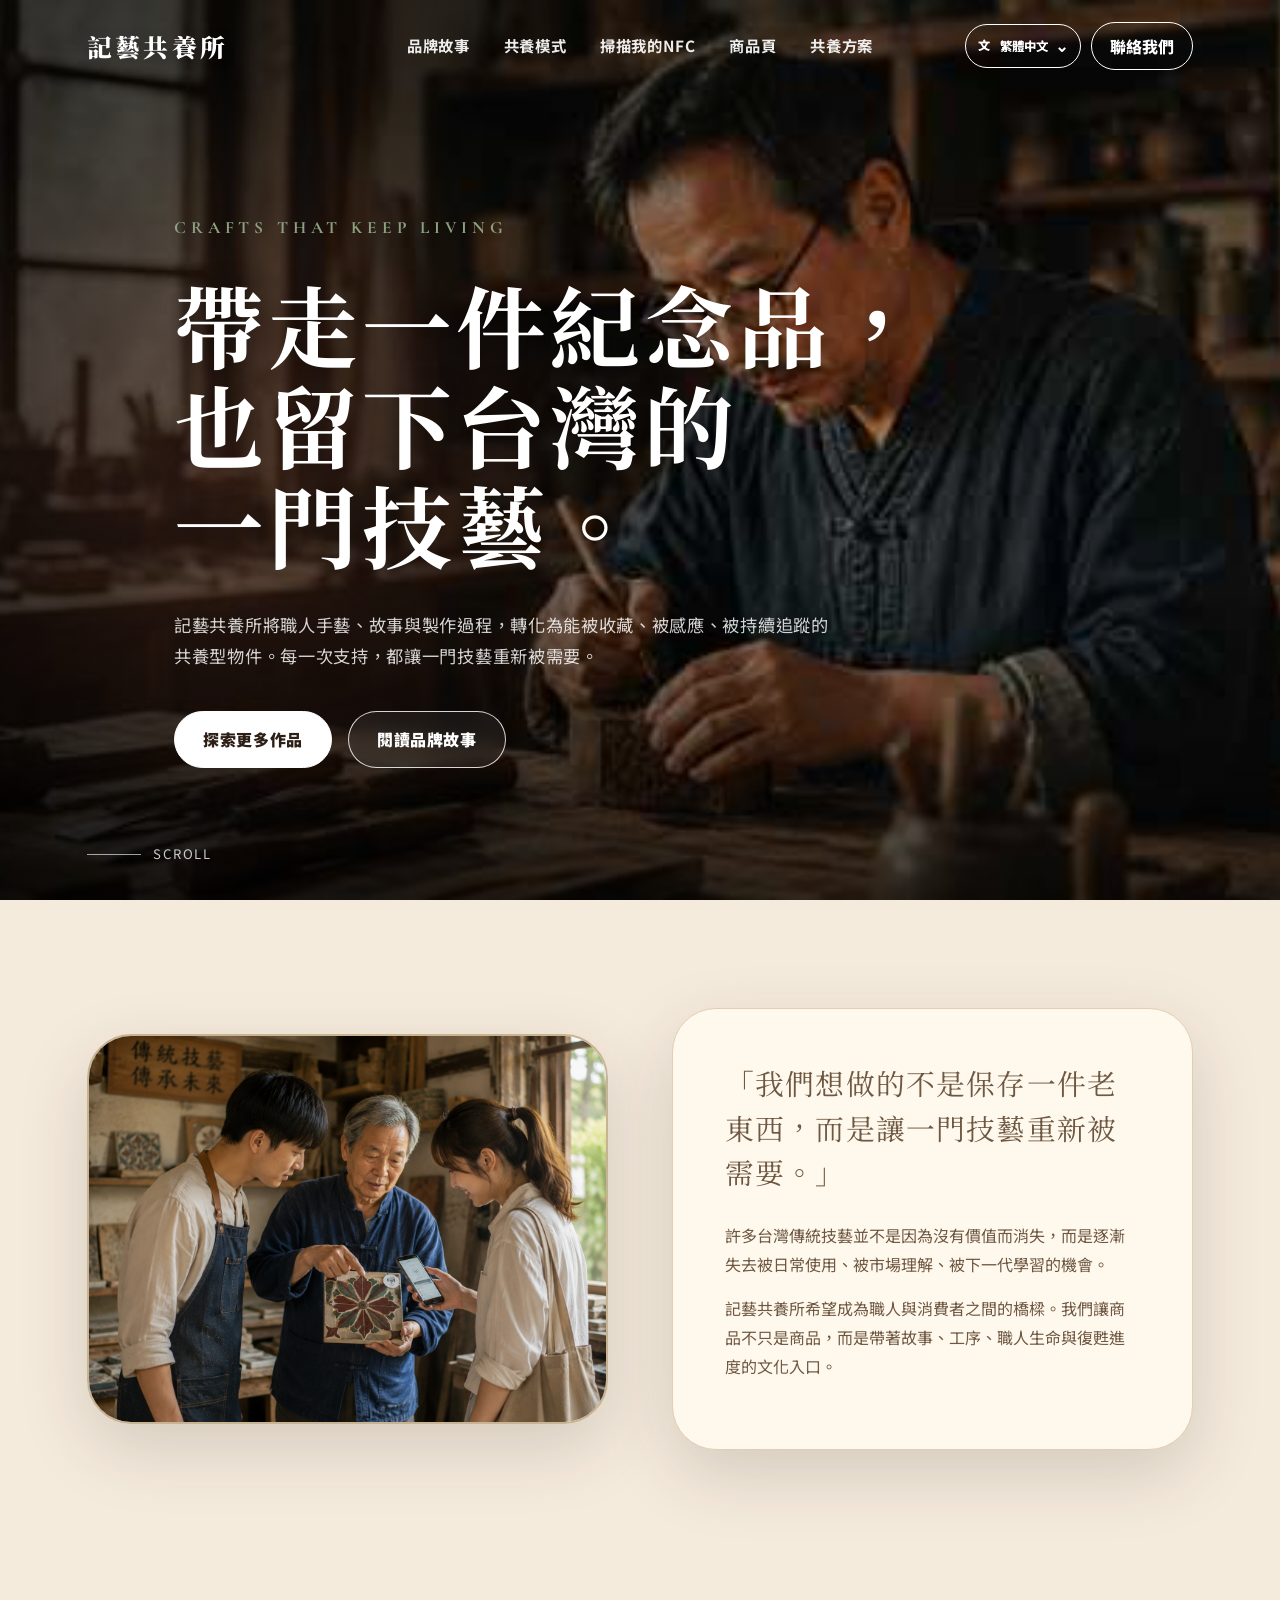
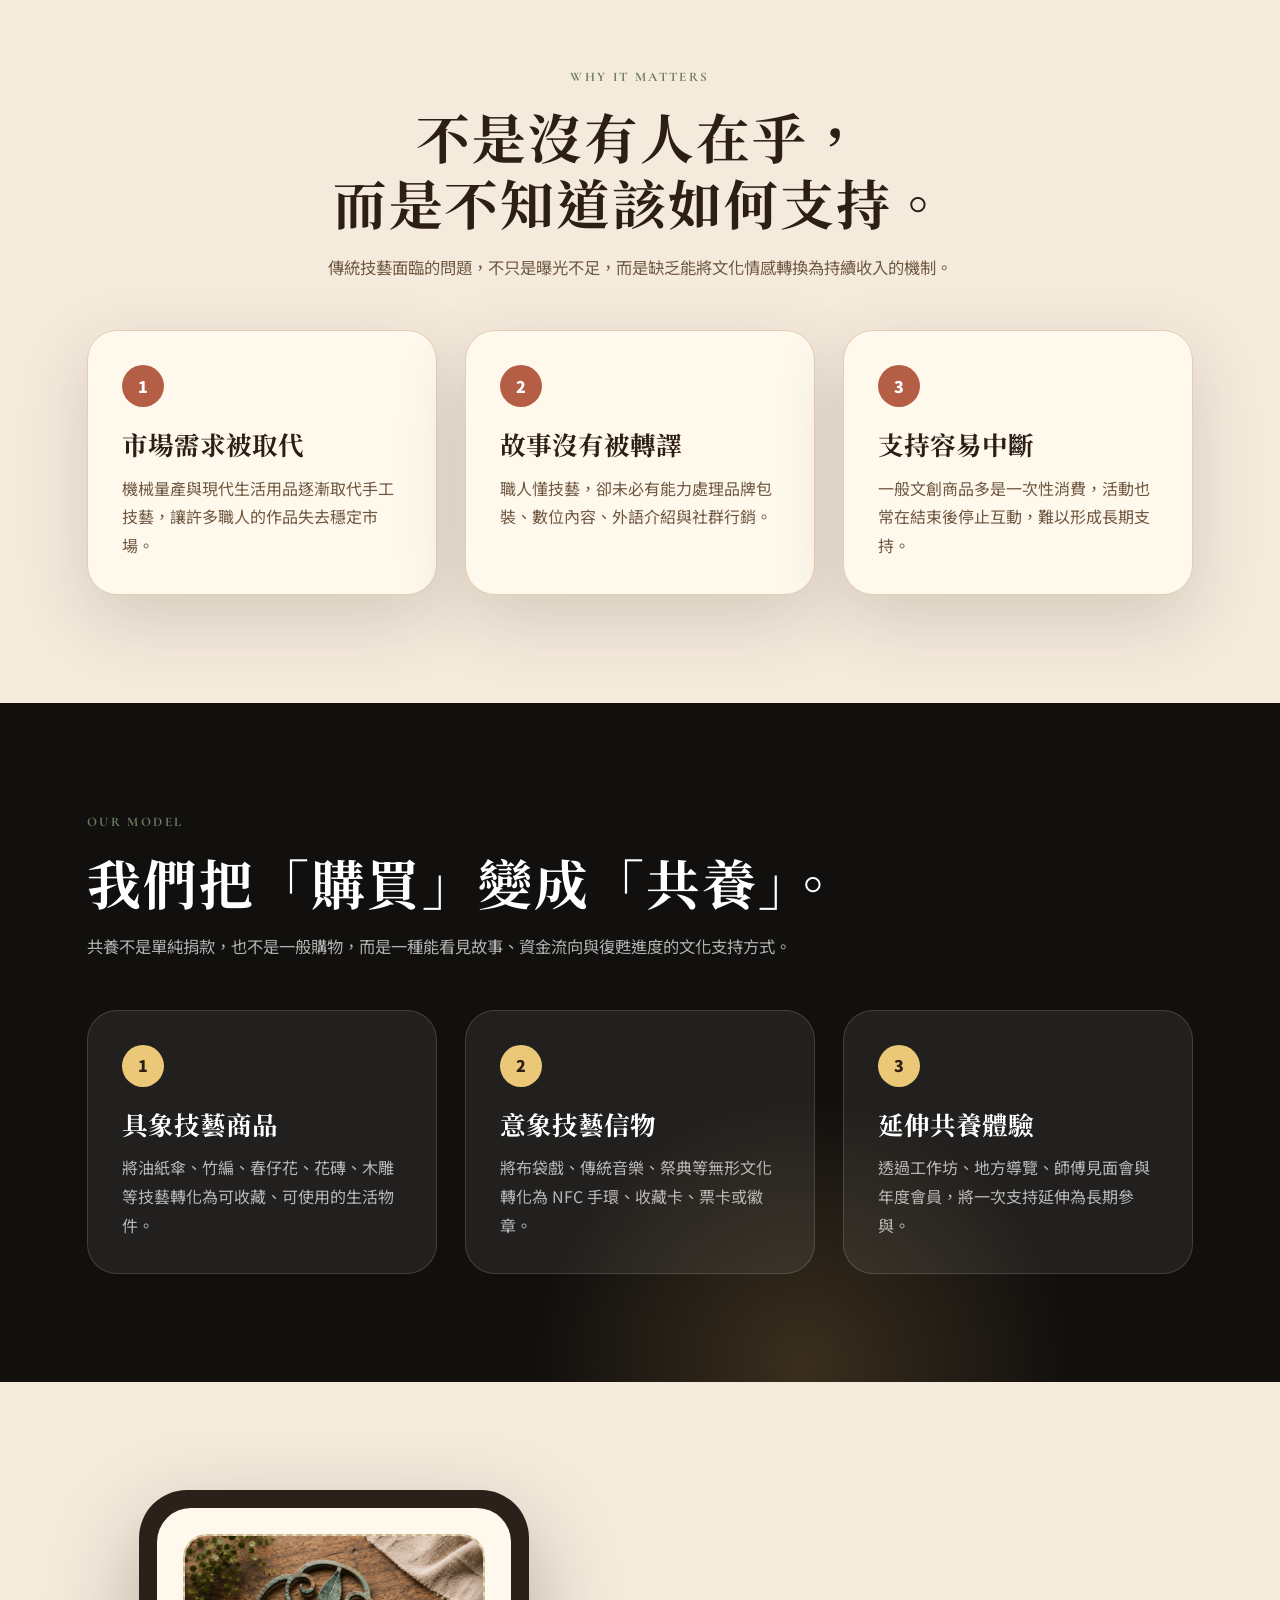
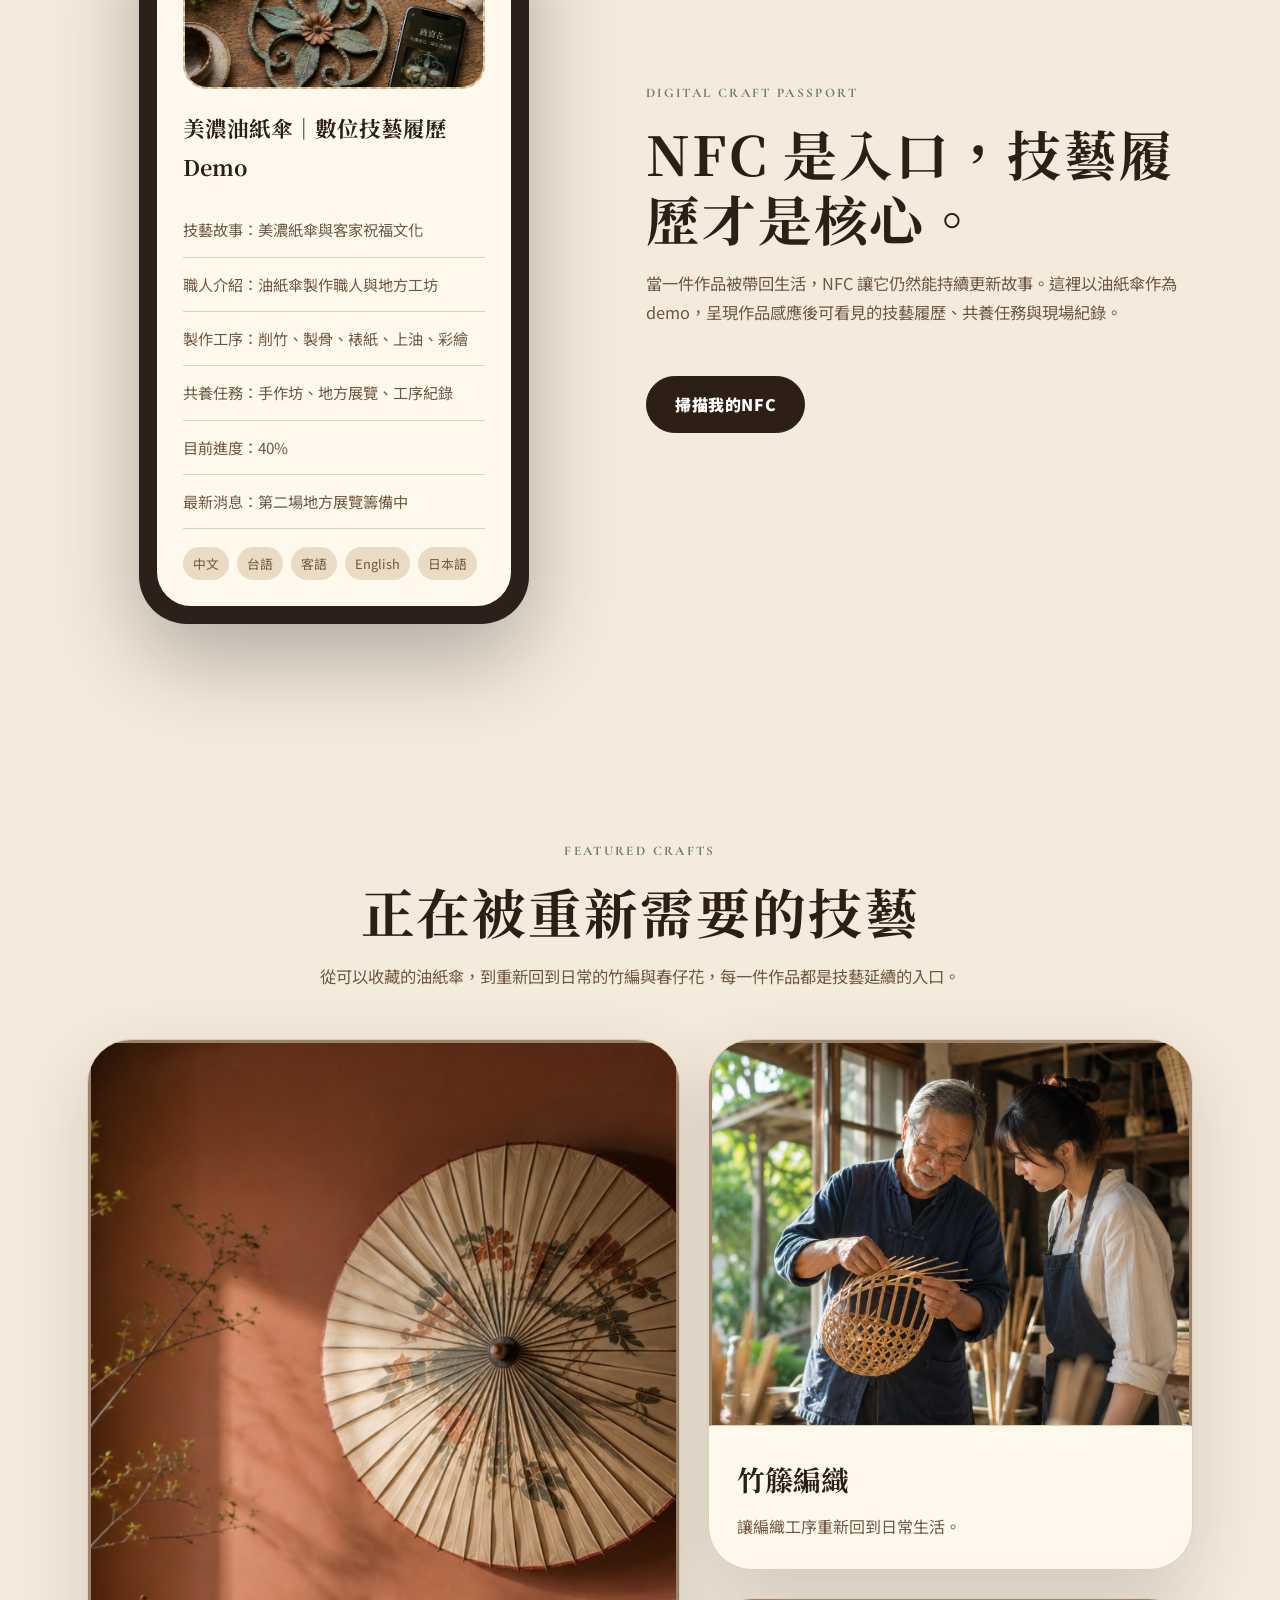
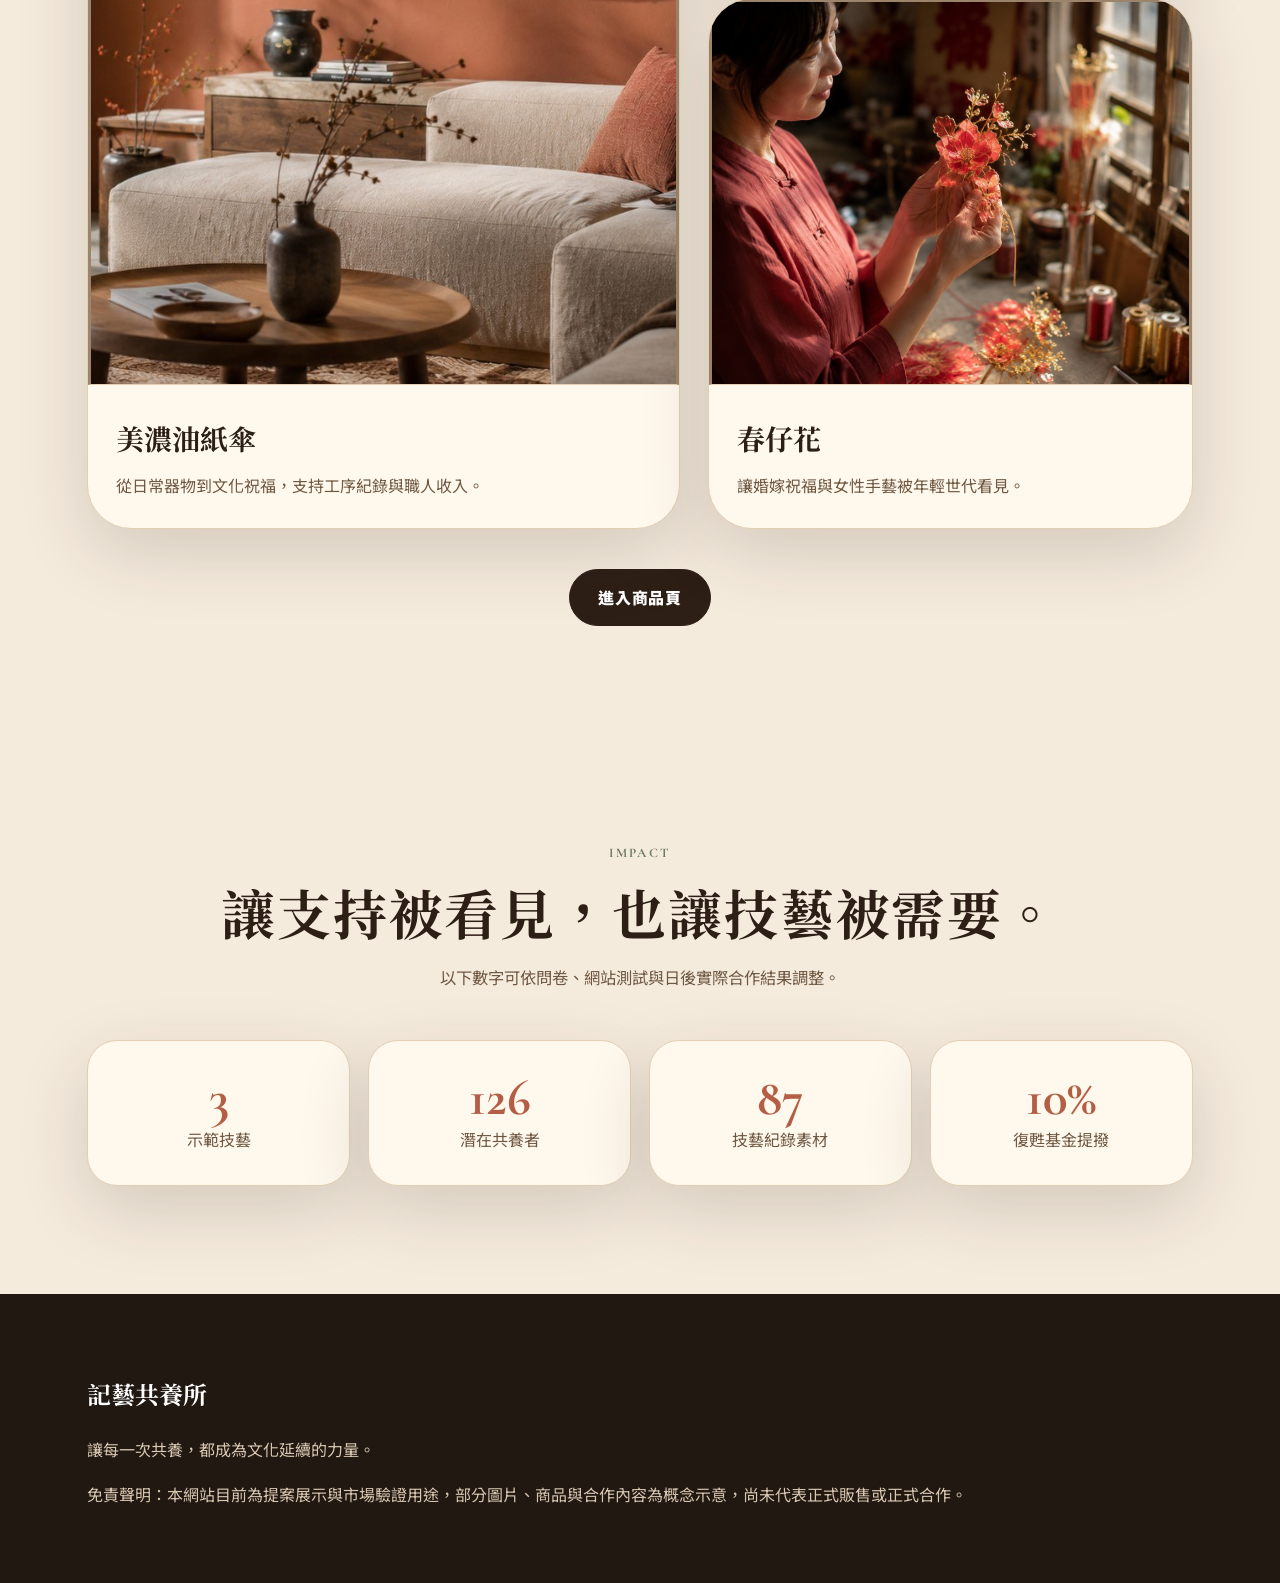
==== commit ef5b3446: "Add files via upload" ====
--- a/index.html
+++ b/index.html
@@ -5,7 +5,7 @@
 <meta name="viewport" content="width=device-width, initial-scale=1.0" />
 <title>記藝共養所｜讓台灣技藝重新被需要</title>
 <link href="https://fonts.googleapis.com/css2?family=Noto+Serif+TC:wght@500;700;900&family=Noto+Sans+TC:wght@300;400;500;700;900&family=Cormorant+Garamond:wght@500;600;700&display=swap" rel="stylesheet">
-<style data-jiyi-v4>
+<style data-jiyi-v5>
 
 :root{
   --cream:#F5EBDD;
@@ -320,6 +320,90 @@
   section,.page-content{padding-left:6vw;padding-right:6vw}
   .two-col,.cards,.showcase,.stats,.featured-crafts,.product-grid,.detail-hero,.info-grid,.plan-grid{grid-template-columns:1fr}
   .image-card,.detail-image{min-height:380px}
+}
+
+/* =========================================================
+   V5 — multilingual controls, NFC journey and plan details
+   ========================================================= */
+.image-card{min-height:0!important;aspect-ratio:4/3!important;padding:0!important}
+.image-card img{display:block;width:100%;height:100%;object-fit:cover}
+
+.language-control{position:relative;display:flex;align-items:center;margin-right:10px}
+.navbar .logo{white-space:nowrap}
+.language-control::before{content:"文";position:absolute;left:13px;top:50%;transform:translateY(-50%);font-weight:900;font-size:.76rem;pointer-events:none}
+.language-control select{appearance:none;width:auto;margin:0;min-width:116px;height:44px;padding:0 32px 0 34px;border:1px solid currentColor;border-radius:999px;background:transparent;color:inherit;font:800 .78rem/1 "Noto Sans TC",sans-serif;cursor:pointer}
+.language-control::after{content:"⌄";position:absolute;right:13px;top:48%;transform:translateY(-50%);font-weight:900;pointer-events:none}
+.market-v3 .navbar:not(.scrolled):not(.solid) .language-control select,.home-page .navbar:not(.scrolled) .language-control select{color:#fff}
+.navbar.solid .language-control select,.navbar.scrolled .language-control select{color:var(--v3-ink,#241712)}
+
+.nfc-v5{background:#f2eadf;color:var(--v3-ink)}
+.nfc-flow{padding-top:76px;min-height:100vh}
+.nfc-flow__progress{position:sticky;z-index:20;top:76px;display:flex;align-items:center;justify-content:center;padding:18px 24px;background:rgba(242,234,223,.94);backdrop-filter:blur(14px);border-bottom:1px solid var(--v3-line)}
+.nfc-flow__progress span{display:grid;place-items:center;width:34px;height:34px;border:1px solid #b8a895;border-radius:50%;font:800 .7rem/1 "Noto Sans TC",sans-serif;color:#8b786a;background:#f2eadf;transition:.3s}
+.nfc-flow__progress span.is-active{background:var(--v3-ink);border-color:var(--v3-ink);color:#fff}
+.nfc-flow__progress span.is-done{background:var(--v3-gold);border-color:var(--v3-gold);color:#fff}
+.nfc-flow__progress i{width:min(7vw,90px);height:1px;background:#cfc1b0}
+.nfc-stage{display:none;min-height:calc(100vh - 150px);padding:0!important;animation:nfcStageIn .55s ease both}
+.nfc-stage.is-active{display:grid}
+@keyframes nfcStageIn{from{opacity:0;transform:translateY(12px)}to{opacity:1;transform:none}}
+
+.nfc-scan{grid-template-columns:.92fr 1.08fr;background:#17100d;color:#fff}
+.nfc-scan__copy{padding:clamp(50px,6vw,90px);display:flex;flex-direction:column;justify-content:center;align-items:flex-start}
+.nfc-scan__copy h1{font-size:clamp(3.2rem,4.8vw,5.6rem);line-height:1.04;margin:18px 0 24px;letter-spacing:-.05em}
+.nfc-scan__copy>p:not(.mv3-kicker){max-width:700px;color:#d9cdc3;font-size:1.1rem}
+.nfc-scan .mv3-btn{border:1px solid #fff}
+.nfc-scan .mv3-btn:first-child{background:#fff;color:#1b120f}
+.nfc-scan .mv3-btn.line{background:transparent;color:#fff}
+.nfc-scene{position:relative;display:grid;place-items:center;overflow:hidden;background:radial-gradient(circle at 50% 45%,#5f3427 0,#2c1b15 34%,#130d0b 70%)}
+.nfc-phone{position:relative;z-index:3;width:min(42%,270px);aspect-ratio:.52;border:8px solid #050505;border-radius:42px;background:#050505;box-shadow:0 45px 80px #0009;transform:rotate(8deg)}
+.nfc-phone::before{content:"";position:absolute;z-index:2;top:9px;left:50%;width:42%;height:22px;transform:translateX(-50%);border-radius:99px;background:#050505}
+.nfc-phone__screen{height:100%;border-radius:32px;background:linear-gradient(145deg,#f4eadc,#cfb896);color:#241712;display:flex;flex-direction:column;align-items:center;justify-content:center;gap:18px}
+.nfc-phone__screen span{display:grid;place-items:center;width:82px;height:82px;border:1px solid #8e7054;border-radius:50%;font:800 1.1rem/1 sans-serif}
+.nfc-phone__screen b{font-size:1.35rem}.nfc-phone__screen small{letter-spacing:.1em}
+.nfc-tag{position:absolute;z-index:2;bottom:12%;right:18%;display:grid;place-items:center;width:145px;aspect-ratio:1.55;border-radius:12px;background:#ead9bd;color:#9a6b2e;font-weight:900;box-shadow:0 18px 60px #0008;transform:rotate(-9deg)}
+.nfc-rings{position:absolute;right:24%;bottom:25%;width:180px;height:180px}.nfc-rings i{position:absolute;inset:0;border:2px solid #e5b45a;border-radius:50%;animation:nfcPulse 2.2s infinite}.nfc-rings i:nth-child(2){animation-delay:.7s}.nfc-rings i:nth-child(3){animation-delay:1.4s}
+@keyframes nfcPulse{0%{opacity:.9;transform:scale(.2)}100%{opacity:0;transform:scale(1.35)}}
+
+.nfc-account{grid-template-columns:1.05fr .95fr;background:#18110e}
+.nfc-auth-visual{position:relative;overflow:hidden;min-height:720px}.nfc-auth-visual img{width:100%;height:100%;object-fit:cover}.nfc-auth-visual::after{content:"";position:absolute;inset:0;background:linear-gradient(0deg,#170f0cdd 0,transparent 60%)}.nfc-auth-visual>div{position:absolute;z-index:2;left:8%;right:8%;bottom:8%;color:#fff}.nfc-auth-visual h2{font-size:clamp(2.4rem,4vw,4.8rem);line-height:1.1;margin:15px 0}
+.nfc-auth-card{align-self:center;width:min(620px,82%);margin:auto;padding:clamp(35px,5vw,70px);background:#fffaf3;box-shadow:var(--v3-shadow)}
+.nfc-auth-tabs{display:grid;grid-template-columns:1fr 1fr;border-bottom:1px solid var(--v3-line);margin-bottom:36px}.nfc-auth-tabs button{padding:16px;border:0;background:none;font-weight:900;color:#8d7a6c;cursor:pointer}.nfc-auth-tabs button.is-active{color:var(--v3-red);box-shadow:inset 0 -3px var(--v3-red)}
+.nfc-auth-form{display:none}.nfc-auth-form.is-active{display:grid;gap:18px}.nfc-auth-form h2{font-size:2.4rem;margin:0}.nfc-auth-form p{margin:0 0 10px;color:var(--v3-copy)}.nfc-auth-form label{display:grid;gap:8px;font-weight:800}.nfc-auth-form input{width:100%;height:52px;border:1px solid var(--v3-line);background:#fff;padding:0 15px;font:inherit}.nfc-auth-form .mv3-btn{width:100%;margin-top:10px}
+
+.nfc-welcome{place-content:center;text-align:center;padding:70px 24px;background:radial-gradient(circle at center,#efe0cc,#d8c0a2);min-height:calc(100vh - 150px)}
+.nfc-welcome__mark{margin:0 auto 28px;display:grid;place-items:center;width:110px;height:110px;border:1px solid #9c7655;border-radius:50%;font:900 3.2rem/1 serif}
+.nfc-welcome h1{max-width:950px;margin:12px auto 22px;font-size:clamp(3.2rem,6vw,7rem);line-height:1.05}.nfc-welcome>p:not(.mv3-kicker){max-width:760px;margin:0 auto 26px;color:var(--v3-copy);font-size:1.1rem}.nfc-welcome__id{display:flex;align-items:center;justify-content:center;gap:18px;margin:0 auto 34px;padding:16px 24px;border-block:1px solid #bba88e}.nfc-welcome__id span{font-size:.85rem;color:#705f52}
+
+.nfc-guide{grid-template-columns:.7fr 1.3fr;gap:70px;padding:clamp(65px,8vw,120px);align-items:center;background:#f4ece1}.nfc-guide__heading h1{font-size:clamp(3rem,5.2vw,6rem);line-height:1.07;margin:16px 0}.nfc-guide__heading p:last-child{color:var(--v3-copy)}.nfc-guide__grid{display:grid;grid-template-columns:1fr 1fr;border:1px solid var(--v3-line)}.nfc-guide__grid article{padding:clamp(28px,4vw,55px);min-height:240px;background:#fffaf4;border:1px solid var(--v3-line)}.nfc-guide__grid span{font:700 2rem/1 "Cormorant Garamond",serif;color:var(--v3-gold)}.nfc-guide__grid h3{font-size:1.7rem;margin:24px 0 10px}.nfc-guide__grid p{color:var(--v3-copy)}.nfc-guide>.mv3-btn{grid-column:2;justify-self:start}
+
+.nfc-passport-v5{display:none!important;background:#f3ebdf}.nfc-passport-v5.is-active{display:block!important}.passport-v5-hero{display:grid;grid-template-columns:.9fr 1.1fr;min-height:720px;background:#18110e;color:#fff}.passport-v5-hero>div{padding:clamp(60px,8vw,120px);align-self:center}.passport-v5-hero h1{font-size:clamp(4rem,7vw,8rem);line-height:1.02;margin:15px 0 30px}.passport-v5-hero p:not(.mv3-kicker){max-width:640px;color:#d8ccc2}.passport-v5-hero>img{width:100%;height:100%;object-fit:cover;min-height:720px}.passport-v5-tags{display:flex;flex-wrap:wrap;gap:10px;margin-top:30px}.passport-v5-tags span{padding:8px 12px;border:1px solid #ffffff55;border-radius:999px;font-size:.76rem}
+.passport-v5-nav{position:sticky;z-index:12;top:145px;display:flex;justify-content:center;gap:35px;padding:18px;background:#fffaf4eF;backdrop-filter:blur(12px);border-bottom:1px solid var(--v3-line)}.passport-v5-nav a{color:var(--v3-ink);font-weight:900}
+.passport-v5-section{width:min(1296px,90%);margin:0 auto;padding:clamp(80px,10vw,150px) 0}.passport-v5-section h2,.passport-v5-languages h2{font-size:clamp(3rem,5vw,6rem);line-height:1.08;margin:16px 0 28px}.passport-v5-section p{color:var(--v3-copy)}
+.passport-story{display:grid;grid-template-columns:.85fr 1.15fr;gap:7vw;align-items:center}.passport-story>img{width:100%;height:620px;object-fit:cover}.artisan-card{display:grid;grid-template-columns:1fr 1fr;background:#fffaf4;padding:0!important;width:min(1296px,90%);box-shadow:var(--v3-shadow)}.artisan-card>img{width:100%;height:100%;min-height:630px;object-fit:cover}.artisan-card>div{padding:clamp(50px,7vw,100px);align-self:center}.artisan-card blockquote{margin:30px 0;padding-left:22px;border-left:3px solid var(--v3-gold);font:700 1.65rem/1.55 "Noto Serif TC",serif}
+.passport-v5-heading{max-width:900px}.process-v5-list{margin-top:55px;border-top:1px solid var(--v3-line)}.process-v5-list article{display:grid;grid-template-columns:80px 1fr 130px;gap:24px;align-items:center;padding:28px 0;border-bottom:1px solid var(--v3-line)}.process-v5-list article>span{font:700 2.2rem/1 "Cormorant Garamond",serif;color:var(--v3-gold)}.process-v5-list h3{font-size:1.55rem;margin:0 0 6px}.process-v5-list p{margin:0}.process-v5-list time{font-size:.8rem;color:#8b786a}
+.progress-v5{display:grid;grid-template-columns:.85fr 1.15fr;gap:8vw;align-items:start}.progress-v5-number{font:700 clamp(6rem,13vw,12rem)/.9 "Cormorant Garamond",serif;color:var(--v3-red)}.progress-v5 h2{font-size:clamp(2.5rem,4vw,4.6rem)}.progress-v5-bar{height:4px;margin-top:32px;background:#d9cbb9}.progress-v5-bar span{display:block;width:40%;height:100%;background:var(--v3-red)}.progress-v5 ol{list-style:none;padding:0;margin:0;border-top:1px solid var(--v3-line)}.progress-v5 li{display:grid;grid-template-columns:1fr auto;gap:20px;padding:30px 0;border-bottom:1px solid var(--v3-line)}.progress-v5 li b{font-size:1.3rem}.progress-v5 li span{color:#8b786a}.progress-v5 li.done span{color:#69765f}.progress-v5 li.active span{color:var(--v3-red);font-weight:900}
+.passport-v5-languages{padding:clamp(70px,9vw,130px) max(5vw,calc((100% - 1296px)/2));display:grid;grid-template-columns:1fr 1fr;gap:8vw;align-items:center;background:#dfceb8}.passport-v5-languages>div:last-child{display:flex;flex-wrap:wrap;gap:12px}.passport-v5-languages span{padding:12px 18px;border:1px solid #a8947b;border-radius:999px;font-weight:900}.passport-v5-footer{padding:80px 5vw;display:flex;justify-content:center;gap:12px;background:#18110e}
+
+.plans-v5-main{padding-top:76px;background:#f2eadf}.plans-v5-hero{padding:clamp(80px,10vw,150px) max(5vw,calc((100% - 1296px)/2));display:grid;grid-template-columns:1fr .75fr;gap:8vw;align-items:end;background:#19110e;color:#fff}.plans-v5-hero h1{font-size:clamp(3.5rem,6vw,7rem);line-height:1.04;margin:16px 0 24px}.plans-v5-hero>div>p:last-child{color:#d6c9bf}.plans-v5-hero aside{display:flex;align-items:center;justify-content:space-between;padding:24px;border-block:1px solid #ffffff55;font-weight:900}.plans-v5-hero aside i{font-style:normal;color:var(--v3-gold)}
+.plans-v5-grid{width:min(1296px,90%);margin:0 auto;padding:clamp(70px,9vw,130px) 0;display:grid;grid-template-columns:repeat(3,1fr);gap:20px}.plan-v5-card{position:relative;padding:clamp(36px,4vw,58px);background:#fffaf4;border:1px solid var(--v3-line);display:flex;flex-direction:column;min-height:620px}.plan-v5-card.featured{background:#231713;color:#fff;transform:translateY(-20px)}.plan-v5-card.featured p,.plan-v5-card.featured li{color:#d9cdc3}.plan-v5-card h2{font-size:2.8rem;margin:16px 0}.plan-v5-price{display:flex;align-items:end;gap:10px;padding-bottom:25px;border-bottom:1px solid var(--v3-line)}.plan-v5-price b{font:700 3.8rem/1 "Cormorant Garamond",serif;color:var(--v3-red)}.featured .plan-v5-price b{color:#e7b75f}.plan-v5-card>p:not(.mv3-kicker){color:var(--v3-copy)}.plan-v5-card ul{padding-left:20px;display:grid;gap:14px;margin:26px 0 40px}.plan-v5-card .mv3-btn{margin-top:auto}.plan-v5-ribbon{position:absolute;right:18px;top:18px;padding:6px 10px;background:#e7b75f;color:#231713;border-radius:99px;font-size:.72rem;font-weight:900}.plans-v5-note{padding:clamp(70px,9vw,120px) max(5vw,calc((100% - 1296px)/2));display:grid;grid-template-columns:1fr 1fr;gap:8vw;background:#dfceb8}.plans-v5-note h2{font-size:clamp(3rem,5vw,5.6rem);line-height:1.08;margin:15px 0}.plans-v5-note p{color:var(--v3-copy)}
+
+.plan-detail-main{padding-top:76px;background:#f3ebdf}.plan-detail-hero{display:grid;grid-template-columns:1.1fr .9fr;background:#19110e;color:#fff}.plan-detail-hero>div,.plan-detail-hero>aside{padding:clamp(55px,8vw,110px)}.plan-detail-hero h1{font-size:clamp(4rem,7vw,7.5rem);margin:15px 0}.plan-detail-hero>div>p:not(.mv3-kicker){color:#d8ccc2}.plan-detail-price{display:flex;align-items:end;gap:12px;margin-top:32px}.plan-detail-price b{font:700 5rem/1 "Cormorant Garamond",serif;color:#e7b75f}.plan-detail-hero>aside{background:#2b1d18;display:flex;flex-direction:column;justify-content:center}.plan-detail-hero aside>p{color:#e7b75f;font-weight:900}.plan-detail-hero aside h2{font-size:2.4rem;line-height:1.25}.plan-detail-steps{display:grid;gap:14px;margin-top:25px}.plan-detail-steps span{color:#7e6d62}.plan-detail-steps .done{color:#8faa84}.plan-detail-steps .active{color:#fff}
+html[lang="en"] .plans-v5-hero h1{font-size:clamp(3.1rem,5vw,5.8rem)}
+html[lang="en"] .passport-v5-hero h1{font-size:clamp(3.6rem,6vw,6.8rem)}
+.plan-detail-content{width:min(1296px,90%);margin:0 auto;padding:clamp(70px,9vw,130px) 0;display:grid;grid-template-columns:1fr 390px;gap:8vw;align-items:start}.plan-detail-body{display:grid;gap:100px}.plan-detail-body h2{font-size:clamp(2.8rem,4vw,4.5rem);margin:12px 0 30px}.plan-detail-list{display:grid;gap:1px;background:var(--v3-line);border:1px solid var(--v3-line)}.plan-detail-benefit{display:grid;grid-template-columns:52px 1fr;gap:20px;padding:25px;background:#fffaf4}.plan-detail-benefit span{font:700 1.8rem/1 "Cormorant Garamond",serif;color:var(--v3-gold)}.plan-detail-benefit h3{margin:0 0 7px}.plan-detail-benefit p{margin:0;color:var(--v3-copy)}.plan-funds{display:grid;grid-template-columns:1fr 1fr;border:1px solid var(--v3-line)}.plan-funds div{display:grid;padding:28px;border:1px solid var(--v3-line)}.plan-funds b{font:700 3.5rem/1 "Cormorant Garamond",serif;color:var(--v3-red)}.plan-detail-caption{color:var(--v3-copy)}.plan-detail-notes{display:grid;gap:16px;padding-left:22px;color:var(--v3-copy)}
+.plan-checkout-card{position:sticky;top:120px;padding:35px;background:#fffaf4;border:1px solid var(--v3-line);box-shadow:var(--v3-shadow)}.plan-checkout-card h2{font-size:2.2rem}.plan-checkout-price{display:flex;justify-content:space-between;align-items:end;padding:22px 0;border-block:1px solid var(--v3-line)}.plan-checkout-price b{font:700 2.7rem/1 "Cormorant Garamond",serif;color:var(--v3-red)}.plan-checkout-card label:not(.plan-agree){display:grid;gap:8px;margin:22px 0;font-weight:900}.plan-checkout-card select{height:48px;border:1px solid var(--v3-line);padding:0 12px;background:#fff;font:inherit}.plan-agree{display:flex;gap:10px;margin:22px 0;color:var(--v3-copy);font-size:.88rem}.plan-agree input{margin-top:4px}.plan-checkout-card .mv3-btn{width:100%;text-align:center}.plan-checkout-card .is-disabled{opacity:.45;pointer-events:none}.plan-back{display:block;text-align:center;margin-top:20px;color:var(--v3-ink);font-weight:900}
+
+@media(max-width:1100px){
+  .navbar .nav-right{gap:7px}.language-control select{min-width:104px}
+  .nfc-scan,.nfc-account,.nfc-guide,.passport-v5-hero,.passport-story,.artisan-card,.progress-v5,.passport-v5-languages,.plans-v5-hero,.plans-v5-note,.plan-detail-hero{grid-template-columns:1fr}
+  .nfc-scene{min-height:640px}.nfc-guide>.mv3-btn{grid-column:1}.passport-v5-nav{top:76px;overflow:auto;justify-content:flex-start}.passport-story>img{height:520px}.plans-v5-grid{grid-template-columns:1fr}.plan-v5-card.featured{transform:none}.plan-detail-content{grid-template-columns:1fr}.plan-checkout-card{position:static}
+}
+@media(max-width:760px){
+  .language-control{margin:8px 18px 0}.language-control select{width:100%}.navbar.menu-open .language-control{display:flex}
+  .nfc-flow{padding-top:72px}.nfc-flow__progress{top:72px;padding:12px}.nfc-flow__progress i{width:7vw}.nfc-flow__progress span{width:28px;height:28px}
+  .nfc-scan__copy{padding:55px 22px}.nfc-scan__copy h1{font-size:3.6rem}.nfc-scene{min-height:500px}.nfc-phone{width:44%}.nfc-tag{width:110px;right:10%}
+  .nfc-auth-visual{min-height:420px}.nfc-auth-card{width:100%;padding:35px 22px}.nfc-welcome h1{font-size:3.5rem}.nfc-welcome__id{flex-direction:column;gap:5px}.nfc-guide{padding:60px 18px;gap:40px}.nfc-guide__grid{grid-template-columns:1fr}.passport-v5-hero>div{padding:58px 22px}.passport-v5-hero h1{font-size:4rem}.passport-v5-hero>img{min-height:480px}.passport-v5-nav{top:72px}.passport-v5-section{width:calc(100% - 32px);padding:70px 0}.passport-v5-section h2,.passport-v5-languages h2{font-size:3rem}.passport-story>img{height:390px}.artisan-card{width:calc(100% - 32px)}.artisan-card>img{min-height:420px}.artisan-card>div{padding:38px 24px}.process-v5-list article{grid-template-columns:48px 1fr}.process-v5-list time{grid-column:2}.passport-v5-languages{padding:65px 22px}.passport-v5-footer{flex-direction:column}.passport-v5-footer .mv3-btn{width:100%;text-align:center}
+  .plans-v5-hero{padding:70px 22px}.plans-v5-hero h1{font-size:3.7rem}.plans-v5-hero aside{display:grid;grid-template-columns:1fr auto;gap:12px}.plans-v5-hero aside i{display:none}.plans-v5-grid{width:calc(100% - 32px)}.plans-v5-note{padding:65px 22px}.plan-v5-card{min-height:0}.plan-detail-hero>div,.plan-detail-hero>aside{padding:55px 22px}.plan-detail-hero h1{font-size:4rem}.plan-detail-content{width:calc(100% - 32px)}.plan-funds{grid-template-columns:1fr}.plan-detail-price b{font-size:3.8rem}
 }
 
 .tag{
@@ -1577,7 +1661,7 @@
   <div class="nav-center">
     <a href="index.html#story">品牌故事</a>
     <a href="index.html#model">共養模式</a>
-    <a href="index.html#digital">數位履歷</a>
+    <a href="nfc.html">掃描我的NFC</a>
     <a href="products.html">商品頁</a>
     <a href="plans.html">共養方案</a>
   </div>
@@ -1592,7 +1676,7 @@
     <div class="hero-content">
       <div class="eyebrow">Crafts that keep living</div>
       <h1>帶走一件紀念品，<br>也留下台灣的<br>一門技藝。</h1>
-      <p>
+      <p data-i18n="home_hero_desc">
         記藝共養所將職人手藝、故事與製作過程，轉化為能被收藏、被感應、被持續追蹤的共養型物件。
         每一次支持，都讓一門技藝重新被需要。
       </p>
@@ -1724,7 +1808,7 @@
   <p>讓每一次共養，都成為文化延續的力量。</p>
   <p>免責聲明：本網站目前為提案展示與市場驗證用途，部分圖片、商品與合作內容為概念示意，尚未代表正式販售或正式合作。</p>
 </footer>
-<script data-jiyi-v4>
+<script data-jiyi-v5>
 
 function updateNav(){
   const nav = document.getElementById("navbar");
@@ -1769,6 +1853,336 @@
   }));
 }
 
+// V5 NFC guided experience
+document.querySelectorAll("[data-nfc-next]").forEach(button=>{
+  button.addEventListener("click", ()=>{
+    const target = button.dataset.nfcNext;
+    document.querySelectorAll("[data-nfc-stage]").forEach(stage=>stage.classList.toggle("is-active", stage.dataset.nfcStage === target));
+    const order = ["scan","account","welcome","guide","passport"];
+    const current = order.indexOf(target);
+    document.querySelectorAll("[data-flow-dot]").forEach(dot=>{
+      const index = order.indexOf(dot.dataset.flowDot);
+      dot.classList.toggle("is-active", index === current);
+      dot.classList.toggle("is-done", index < current);
+    });
+    window.scrollTo({top:0,behavior:"smooth"});
+  });
+});
+
+document.querySelectorAll("[data-auth-tab]").forEach(tab=>{
+  tab.addEventListener("click", ()=>{
+    document.querySelectorAll("[data-auth-tab]").forEach(item=>item.classList.toggle("is-active", item === tab));
+    document.querySelectorAll("[data-auth-panel]").forEach(panel=>panel.classList.toggle("is-active", panel.dataset.authPanel === tab.dataset.authTab));
+  });
+});
+
+// V5 plan detail content and purchase confirmation gate
+const planDetail = document.querySelector("[data-plan-detail]");
+if(planDetail){
+  const plans = {
+    seed:{code:"01 · SEED PLAN",name:"青芽共養",price:"NT$300",summary:"適合第一次參與，支持工序紀錄與地方推廣，持續收到復甦進度。",benefits:[
+      ["數位共養感謝卡","記錄支持日期、技藝名稱與共養者姓名。"],
+      ["季度復甦進度","每季收到展覽、教學與工序記錄的更新摘要。"],
+      ["活動優先通知","地方展覽與公開工作坊開放時優先收到消息。"]
+    ]},
+    craft:{code:"02 · CRAFT PLAN",name:"匠心共養",price:"NT$1,000",summary:"把一件技藝作品帶回生活，並透過 NFC 履歷持續追蹤工序與共養任務。",benefits:[
+      ["共養商品一件","依選擇的工藝系列提供可使用或收藏的手工作品。"],
+      ["NFC 專屬共養履歷","查看技藝故事、職人介紹、工序記錄與復甦進度。"],
+      ["作品與會員連結","作品編號會加入共養帳戶，後續掃描即可開啟。"],
+      ["季度活動更新","收到展覽、工作坊與地方合作進度。"]
+    ]},
+    legacy:{code:"03 · LEGACY PLAN",name:"傳承共養",price:"NT$3,000",summary:"適合深度收藏或企業參與，加入限定作品、工作坊與年度技藝追蹤。",benefits:[
+      ["限定作品或共養套組","依當期合作內容提供限定作品、編號或主題套組。"],
+      ["工作坊與地方活動優惠","享有指定場次優先報名與共養者優惠。"],
+      ["年度技藝狀態報告","完整整理職人合作、資金用途與復甦任務成果。"],
+      ["共養者專屬標記","姓名或組織名稱可依意願登錄於年度支持名錄。"]
+    ]}
+  };
+  const key = new URLSearchParams(location.search).get("plan") || "craft";
+  const selected = plans[key] || plans.craft;
+  planDetail.dataset.plan = key;
+  planDetail.querySelectorAll("[data-plan-code]").forEach(el=>el.textContent=selected.code);
+  planDetail.querySelectorAll("[data-plan-name]").forEach(el=>{el.textContent=selected.name;el.dataset.i18n=`${key}_name`;});
+  planDetail.querySelectorAll("[data-plan-price]").forEach(el=>el.textContent=selected.price);
+  planDetail.querySelectorAll("[data-plan-summary]").forEach(el=>{el.textContent=selected.summary;el.dataset.i18n=`${key}_desc`;});
+  planDetail.querySelectorAll("[data-plan-breadcrumb]").forEach(el=>{el.textContent=selected.name;el.dataset.i18n=`${key}_name`;});
+  const list = planDetail.querySelector("[data-plan-benefits]");
+  selected.benefits.forEach((benefit,index)=>{
+    const row=document.createElement("article");
+    row.className="plan-detail-benefit";
+    row.innerHTML=`<span>${String(index+1).padStart(2,"0")}</span><div><h3 data-i18n="${key}_detail_${index+1}_title">${benefit[0]}</h3><p data-i18n="${key}_detail_${index+1}_desc">${benefit[1]}</p></div>`;
+    list.appendChild(row);
+  });
+  const agree=planDetail.querySelector("[data-plan-agree]");
+  const purchase=planDetail.querySelector("[data-plan-purchase]");
+  agree.addEventListener("change",()=>{
+    purchase.classList.toggle("is-disabled",!agree.checked);
+    purchase.setAttribute("aria-disabled",String(!agree.checked));
+  });
+  purchase.addEventListener("click",event=>{if(!agree.checked) event.preventDefault();});
+}
+
+window.JIYI_LEGACY_FULL={
+"記藝共養所將職人手藝、故事與製作過程，轉化為能被收藏、被感應、被持續追蹤的共養型物件。        每一次支持，都讓一門技藝重新被需要。":["We turn artisanship, stories, and making into co-nurtured objects that can be collected, scanned, and followed. Every act of support makes a craft needed again.","職人の技、物語、制作工程を、収蔵・スキャン・継続追跡できる共養作品へ変えます。一つひとつの支援が、技芸を再び必要なものにします。"],
+"閱讀品牌故事":["Read Our Story","ブランドストーリーを読む"],
+"許多台灣傳統技藝並不是因為沒有價值而消失，而是逐漸失去被日常使用、被市場理解、被下一代學習的機會。":["Many Taiwanese crafts are fading not because they lack value, but because they are losing opportunities to be used, understood by the market, and learned by the next generation.","台湾の伝統技芸の多くは価値がないから消えるのではなく、日常で使われ、市場に理解され、次世代が学ぶ機会を失いつつあります。"],
+"記藝共養所希望成為職人與消費者之間的橋樑。我們讓商品不只是商品，而是帶著故事、工序、職人生命與復甦進度的文化入口。":["Jiyi aims to bridge artisans and consumers. A product becomes a cultural doorway carrying stories, processes, an artisan's life, and revival progress.","記藝共養所は職人と消費者をつなぐ橋を目指します。商品を、物語・工程・職人の人生・再生の進捗を伝える文化への入口にします。"],
+"傳統技藝面臨的問題，不只是曝光不足，而是缺乏能將文化情感轉換為持續收入的機制。":["The challenge is not only visibility, but the lack of a system that turns cultural appreciation into sustainable income.","課題は露出不足だけでなく、文化への思いを継続的な収入へ変える仕組みがないことです。"],
+"市場需求被取代":["Market Demand Replaced","市場需要の代替"],
+"機械量產與現代生活用品逐漸取代手工技藝，讓許多職人的作品失去穩定市場。":["Mass production and modern goods have replaced handcraft, leaving many artisans without a stable market.","機械量産と現代の生活用品が手仕事に取って代わり、多くの職人作品が安定した市場を失っています。"],
+"故事沒有被轉譯":["Stories Not Translated","物語が届かない"],
+"職人懂技藝，卻未必有能力處理品牌包裝、數位內容、外語介紹與社群行銷。":["Artisans know their craft, but may lack resources for branding, digital content, translation, and social marketing.","職人は技を知っていても、ブランディング、デジタル内容、多言語紹介、SNS発信まで担えるとは限りません。"],
+"支持容易中斷":["Support Ends Too Soon","支援が続かない"],
+"一般文創商品多是一次性消費，活動也常在結束後停止互動，難以形成長期支持。":["Most cultural purchases are one-off, and interaction often ends with an event, making long-term support difficult.","一般的な文化商品は一度きりの消費になりやすく、イベント後に交流が途切れ、長期支援につながりにくいのが現状です。"],
+"共養不是單純捐款，也不是一般購物，而是一種能看見故事、資金流向與復甦進度的文化支持方式。":["Co-nurturing is neither a donation nor ordinary shopping. It lets supporters see the story, use of funds, and revival progress.","共養は寄付でも通常の買い物でもありません。物語、資金の流れ、再生の進捗を確認できる文化支援です。"],
+"具象技藝商品":["Tangible Craft Products","形ある技芸商品"],
+"將油紙傘、竹編、春仔花、花磚、木雕等技藝轉化為可收藏、可使用的生活物件。":["Transform oil-paper umbrellas, bamboo weaving, silk flowers, tiles, and woodcarving into collectible, usable objects.","油紙傘、竹編み、春仔花、花タイル、木彫などを、収蔵でき、使える生活の品へ。"],
+"意象技藝信物":["Tokens of Intangible Heritage","無形文化のしるし"],
+"將布袋戲、傳統音樂、祭典等無形文化轉化為 NFC 手環、收藏卡、票卡或徽章。":["Translate puppetry, traditional music, and festivals into NFC wristbands, cards, tickets, or badges.","布袋戯、伝統音楽、祭礼などの無形文化を、NFCバンド、カード、チケット、バッジへ展開します。"],
+"延伸共養體驗":["Extended Co-nurture Experiences","共養体験の拡張"],
+"透過工作坊、地方導覽、師傅見面會與年度會員，將一次支持延伸為長期參與。":["Workshops, local tours, artisan meetings, and membership turn one act of support into long-term participation.","工房体験、地域案内、職人交流、年間会員を通して、一度の支援を長期参加へつなげます。"],
+"美濃油紙傘｜數位技藝履歷 Demo":["Meinong Oil-paper Umbrella | Digital Passport Demo","美濃油紙傘｜デジタル技芸履歴デモ"],
+"技藝故事：美濃紙傘與客家祝福文化":["Craft story: Meinong umbrellas and Hakka blessings","技芸物語：美濃の紙傘と客家の祝福文化"],
+"職人介紹：油紙傘製作職人與地方工坊":["Artisan: umbrella makers and local workshops","職人紹介：油紙傘職人と地域工房"],
+"製作工序：削竹、製骨、裱紙、上油、彩繪":["Process: bamboo, frame, paper, oil, painting","工程：竹削り、骨組み、紙張り、油引き、彩色"],
+"共養任務：手作坊、地方展覽、工序紀錄":["Missions: workshops, exhibitions, process records","共養任務：工房体験、地域展示、工程記録"],
+"目前進度：40%":["Current progress: 40%","現在の進捗：40%"],
+"最新消息：第二場地方展覽籌備中":["Latest: second local exhibition in preparation","最新情報：第2回地域展示を準備中"],
+"中文":["Chinese","中国語"],"台語":["Taiwanese","台湾語"],"客語":["Hakka","客家語"],"日本語":["Japanese","日本語"],
+"當一件作品被帶回生活，NFC 讓它仍然能持續更新故事。這裡以油紙傘作為 demo，呈現作品感應後可看見的技藝履歷、共養任務與現場紀錄。":["After a work enters daily life, NFC keeps its story growing. This umbrella demo shows the passport, missions, and field records revealed by a tap.","作品が暮らしに入ったあとも、NFCで物語は更新され続けます。油紙傘を例に、スキャン後に見られる技芸履歴、共養任務、現場記録を紹介します。"],
+"從可以收藏的油紙傘，到重新回到日常的竹編與春仔花，每一件作品都是技藝延續的入口。":["From collectible umbrellas to bamboo weaving and silk flowers returning to daily life, every work is an entrance to continuity.","収蔵できる油紙傘から、日常へ戻る竹編みや春仔花まで、すべての作品が技芸継承への入口です。"],
+"從日常器物到文化祝福，支持工序紀錄與職人收入。":["From daily object to cultural blessing, supporting process records and artisan income.","日用品から文化の祝福へ。工程記録と職人収入を支えます。"],
+"竹籐編織":["Bamboo & Rattan Weaving","竹・籐編み"],
+"讓編織工序重新回到日常生活。":["Bring weaving processes back into everyday life.","編みの工程を再び日常へ。"],
+"春仔花":["Silk-wrapped Flowers","春仔花"],
+"讓婚嫁祝福與女性手藝被年輕世代看見。":["Let younger generations see wedding blessings and women's craft.","婚礼の祝福と女性の手仕事を若い世代へ。"],
+"進入商品頁":["View Products","商品を見る"],
+"以下數字可依問卷、網站測試與日後實際合作結果調整。":["These figures may be updated after surveys, testing, and future partnerships.","以下の数値は調査、サイトテスト、今後の連携結果に応じて更新します。"],
+"示範技藝":["Featured Crafts","紹介技芸"],"潛在共養者":["Potential Supporters","共養見込み者"],"技藝紀錄素材":["Craft Records","技芸記録素材"],"復甦基金提撥":["Revival Fund","再生基金配分"],
+"免責聲明：本網站目前為提案展示與市場驗證用途，部分圖片、商品與合作內容為概念示意，尚未代表正式販售或正式合作。":["Disclaimer: This site is for proposal and market validation. Some images, products, and partnerships are conceptual and do not represent confirmed sales or agreements.","免責事項：本サイトは提案展示と市場検証を目的としています。一部の画像、商品、連携内容は概念例であり、正式販売・正式契約を示すものではありません。"],
+
+"瀏覽本季作品":["Browse This Season","今季の作品を見る"],
+"記藝共養所從真實職人工序出發，重新思考傳統技藝能以什麼形式進入現代生活。作品的外型、價格、包裝與數位內容，都以正式商品的標準被設計。":["Starting from real artisan processes, Jiyi rethinks how traditional craft can enter modern life. Form, price, packaging, and digital content are designed to retail standards.","実際の職人工程から出発し、伝統技芸が現代生活へ入る形を再考。外観、価格、包装、デジタル内容まで正式商品基準で設計します。"],
+"售價的一部分回到職人製作，另一部分支持記錄、教學與地方推廣；購買完成後，關係仍透過 NFC 技藝履歷延續。":["Part of the price returns to artisans; another part supports documentation, teaching, and local outreach. NFC keeps the relationship alive after purchase.","価格の一部は職人制作へ、別の一部は記録、教育、地域発信へ。購入後もNFC履歴を通して関係が続きます。"],
+"從削竹、製骨、裱紙到上油彩繪，完整收藏一把能被使用的手工油紙傘，也持續看見技藝復甦的下一步。":["From bamboo shaping to frame, paper, oil, and painting: own a usable handmade umbrella and follow its revival.","竹削り、骨組み、紙張り、油引き、彩色まで。使える手作り油紙傘を収蔵し、再生の歩みを見守ります。"],
+"進入作品 →":["View Work →","作品を見る →"],
+"以杯墊與桌上器物作為日常入口。真正被使用，才是編織技藝最長久、也最自然的展示。":["Coasters and tabletop objects make an everyday entrance. Being used is weaving's most natural and lasting display.","コースターや卓上用品を日常の入口に。使われることが、編みの技芸にとって最も自然で長い展示です。"],
+"以絲線纏出的祝福，轉譯為能被佩戴的當代信物。讓女性手藝不只被記得，也重新進入重要時刻。":["Thread-wrapped blessings become wearable contemporary tokens, bringing women's craft back into important moments.","糸で巻いた祝福を身につけられる現代のしるしへ。女性の手仕事を大切な時間に戻します。"],
+"真實職人工序":["Authentic Artisan Process","本物の職人工程"],"合作工坊與製作資訊清楚標示":["Workshop and making details clearly shown","工房・制作情報を明示"],
+"作品數位身分":["Digital Work Identity","作品のデジタルID"],"NFC 串連來源、工序與更新紀錄":["NFC links origin, process, and updates","NFCで由来・工程・更新を連携"],
+"透明共養提撥":["Transparent Allocation","透明な共養配分"],"概念模型提撥售價 10% 支持任務":["Proposal model allocates 10% to missions","提案モデルでは価格の10%を任務へ"],
+"可長期使用":["Made for Long-term Use","長く使える設計"],"從商品設計到保養資訊完整交付":["Complete product and care information","商品設計から手入れ情報まで提供"],
+"手機輕觸作品上的 NFC，就能打開專屬技藝履歷：認識職人、理解工序、追蹤共養進度，也收到下一次展覽、工作坊與地方活動。一次購買因此成為一段持續的文化關係。":["Tap the NFC to meet artisans, understand processes, follow progress, and receive exhibition, workshop, and local event updates. One purchase becomes an ongoing cultural relationship.","NFCをかざすと、職人、工程、共養進捗、展示・工房・地域イベント情報が開きます。一度の購入が続く文化的関係になります。"],
+"本網站目前為競賽提案與市場驗證用途；商品、售價及合作內容為概念示意。":["This site is a competition proposal and market-validation demo; products, prices, and partnerships are conceptual.","本サイトはコンペ提案・市場検証用です。商品、価格、連携内容は概念例です。"],
+
+"本季作品":["This Season","今季の作品"],"手工限量":["Handmade Limited Edition","手作り限定"],"作品編號":["Work ID","作品番号"],"NFC 履歷":["NFC Passport","NFC履歴"],
+"真正能被撐開、被使用，也值得被收藏的油紙傘。竹骨、棉紙與天然桐油保留職人手感，作品的下一段故事則持續寫進你的數位履歷。":["An oil-paper umbrella made to open, use, and collect. Bamboo, cotton paper, and tung oil retain the artisan's touch while its next story enters your passport.","実際に開き、使い、収蔵できる油紙傘。竹骨、綿紙、天然桐油に職人の手触りを残し、次の物語をデジタル履歴へ記します。"],
+"競賽提案概念售價｜每件作品皆有獨立編號":["Concept price | Every work has a unique ID","提案価格｜全作品に固有番号"],
+"手工美濃油紙傘一把":["One handmade Meinong umbrella","手作り美濃油紙傘1本"],"作品證明、收藏包裝與保養說明":["Certificate, collector packaging, and care guide","作品証明、収蔵包装、手入れ案内"],"NFC 數位技藝履歷永久入口":["Permanent NFC craft passport","NFCデジタル技芸履歴への恒久アクセス"],"年度共養進度與活動通知":["Annual progress and event notices","年間共養進捗・イベント案内"],
+"預計確認後 45–60 個工作天交付；天然材質與手工製作會保留些微差異。":["Delivery in 45–60 business days after confirmation; natural and handmade variations remain.","確認後45〜60営業日で納品予定。天然素材と手仕事による個体差があります。"],
+"作品尺寸":["Dimensions","作品寸法"],"直徑約 80 cm":["Approx. 80 cm diameter","直径約80cm"],"主要材質":["Materials","主な素材"],"竹、棉紙、桐油":["Bamboo, cotton paper, tung oil","竹、綿紙、桐油"],"製作地":["Made in","制作地"],"高雄・美濃":["Meinong, Kaohsiung","高雄・美濃"],"共養提撥":["Co-nurture Allocation","共養配分"],"概念模型 10%":["Proposal model: 10%","提案モデル10%"],
+"削竹決定傘骨韌性，製骨影響開合，裱紙與上油則考驗濕度、時間和經驗。每一毫米的修整，都會成為使用時的手感。":["Bamboo shaping sets resilience; framing determines movement; paper and oil demand control of humidity, time, and experience. Every millimeter becomes part of the feel.","竹削りは骨のしなやかさを、骨組みは開閉を左右します。紙張りと油引きは湿度、時間、経験が鍵。1ミリの調整が使い心地になります。"],
+"我們不把這些細節藏在商品背後，而是將它們完整記錄，讓消費者知道一把傘為何值得這個價格，也知道支持去了哪裡。":["We record these details so people understand the price and where their support goes.","細部を隠さず記録し、なぜこの価格なのか、支援がどこへ届くのかを伝えます。"],
+"收到的不只是一把傘。":["More than an umbrella.","届くのは傘だけではありません。"],"從實體作品到數位內容，每個接觸點都以正式販售的完整體驗設計。":["From physical work to digital content, every touchpoint is designed as a complete retail experience.","実物からデジタル内容まで、すべてを正式販売の体験として設計。"],
+"收藏級手工作品":["Collector-grade Handmade Work","収蔵級の手仕事作品"],"完成檢查、作品編號與職人工坊資訊。":["Final inspection, work ID, and workshop information.","完成検査、作品番号、職人工房情報。"],"作品證明與專屬包裝":["Certificate & Dedicated Packaging","作品証明・専用包装"],"包含材質、完成日期、保存與使用建議。":["Materials, completion date, storage, and use guidance.","素材、完成日、保存・使用案内。"],"持續更新的 NFC 履歷":["Continuously Updated NFC Passport","更新され続けるNFC履歴"],"工序紀錄、共養任務、職人故事與活動資訊。":["Process records, missions, artisan stories, and events.","工程記録、共養任務、職人物語、イベント情報。"],
+"分配比例為提案模型，正式合作時將與職人確認並在數位履歷公開更新。":["Allocation is a proposal model and will be confirmed with artisans and published in the passport.","配分は提案モデルです。正式連携時に職人と確認し、履歴で公開更新します。"],"職人製作收入":["Artisan Income","職人制作収入"],"材料與包裝":["Materials & Packaging","材料・包装"],"復甦任務基金":["Revival Mission Fund","再生任務基金"],"數位履歷維護":["Passport Maintenance","デジタル履歴維持"],"讓一把傘，撐起下一次傳承。":["Let one umbrella support the next inheritance.","一本の傘で、次の継承を支える。"],"留下聯絡方式，我們會提供作品細節、製作排程與正式合作後的交付說明。":["Contact us for work details, production schedule, and delivery information.","作品詳細、制作日程、正式連携後の納品案内をお送りします。"],
+
+"日常入門":["Everyday Entry","日常入門"],"天然竹材":["Natural Bamboo","天然竹"],"手工編織":["Handwoven","手編み"],
+"從一只杯墊開始，感受竹篾交錯的秩序。輕巧、耐用，也保留手工細微差異，讓傳統工序自然進入每一次喝茶與用餐。":["Begin with a coaster and feel the order of crossing bamboo strips. Light, durable, and handmade, it brings traditional process to every meal.","コースターから、竹ひごが交差する秩序を感じる。軽く丈夫で、手仕事の差を残し、伝統工程を毎日の食卓へ。"],
+"競賽提案概念售價｜款式依當期合作工坊為準":["Concept price | Style depends on current workshop","提案価格｜仕様は当期工房による"],"手工竹編杯墊一件":["One handwoven bamboo coaster","手編み竹コースター1点"],"工序與保養說明":["Process and care guide","工程・手入れ案内"],"共養者線上登錄入口":["Online co-nurturer registration","共養者オンライン登録"],"季度技藝進度通知":["Quarterly craft updates","四半期技芸進捗"],
+"預計確認後 14–21 個工作天交付；天然竹色會隨使用時間溫潤變化。":["Delivery in 14–21 business days; natural bamboo color deepens with use.","確認後14〜21営業日で納品。竹の色は使用とともに深まります。"],"作品形式":["Format","作品形態"],"杯墊／桌上小物":["Coaster / Tabletop object","コースター／卓上小物"],"製作方式":["Method","制作方法"],"剖竹、劈篾、手編":["Split bamboo, prepare strips, handweave","竹割り、ひご作り、手編み"],"適合用途":["Best For","用途"],"日常使用與贈禮":["Daily use and gifts","日常使い・贈り物"],
+"竹編的難不只在「編」，更在前段材料處理。剖竹、劈篾、刮青、定寬，每一步都決定竹篾是否柔韌、成品是否穩定。":["Bamboo weaving begins before weaving: splitting, strip-making, scraping, and sizing determine flexibility and stability.","竹編みの難しさは編む前にあります。竹割り、ひご作り、表皮削り、幅揃えが柔軟性と安定性を決めます。"],"我們以小型日用品降低第一次參與的門檻，讓支持不需要等待特殊場合，而是每天都能發生。":["Small daily objects lower the threshold, letting support happen every day rather than only on special occasions.","小さな日用品で参加の敷居を下げ、特別な日を待たず毎日支えられる形にします。"],"天然材料":["Natural Material","天然素材"],"竹材經乾燥與修整，保留自然色澤與纖維。":["Bamboo is dried and finished while retaining natural color and fiber.","竹を乾燥・整形し、自然な色と繊維を残します。"],"手工編紋":["Handwoven Pattern","手編み模様"],"每條竹篾的鬆緊與收邊都由手完成。":["Every strip's tension and edge are finished by hand.","竹ひごの張りと縁仕上げをすべて手で行います。"],"使用與保養":["Use & Care","使用・手入れ"],"附清潔、乾燥與收納說明，讓作品長久陪伴。":["Cleaning, drying, and storage guidance keeps the work with you longer.","清掃、乾燥、保管案内で長く使えます。"],"讓手感，重新回到生活。":["Bring handcraft back to daily life.","手触りを暮らしへ。"],"適合第一次共養、送禮或活動合作；團體數量可洽詢故事卡與包裝方案。":["Ideal for first-time support, gifts, or events; group story cards and packaging are available.","初めての共養、贈り物、イベント連携に。団体向けカード・包装はお問い合わせください。"],
+
+"手工纏花":["Hand-wrapped Flower","手巻き花"],"祝福信物":["Token of Blessing","祝福のしるし"],"春仔花曾在婚嫁與節慶中承載家族情感。細線一圈圈纏出花瓣，再轉譯成能被今天佩戴的飾品，讓女性手藝重新進入重要時刻。":["Silk flowers once carried family feeling in weddings and festivals. Thread becomes petals and a wearable contemporary piece, returning women's craft to important moments.","春仔花は婚礼や祭りで家族の思いを担ってきました。糸を巻いて花びらを作り、現代に身につけられる装身具へ。女性の手仕事を大切な時へ戻します。"],"競賽提案概念售價｜手工花形與色澤略有差異":["Concept price | Handmade forms and colors vary","提案価格｜手仕事の花形・色には個体差あり"],"手工春仔花髮簪一件":["One handmade silk-flower hairpin","手作り春仔花かんざし1点"],"作品編號與花形寓意卡":["Work ID and flower-meaning card","作品番号・花形意味カード"],"NFC 數位技藝履歷":["NFC Digital Craft Passport","NFCデジタル技芸履歴"],"專屬收藏盒與保養說明":["Dedicated box and care guide","専用収蔵箱・手入れ案内"],
+"預計確認後 21–30 個工作天交付；正式合作後可依場合提供配色選擇。":["Delivery in 21–30 business days; color options may be available for formal collaborations.","確認後21〜30営業日で納品。正式連携では用途に応じた配色を相談できます。"],"髮簪／收藏飾品":["Hairpin / Collectible jewelry","かんざし／収蔵装身具"],"絲線、紙、金屬":["Silk thread, paper, metal","絹糸、紙、金属"],"手工纏繞成形":["Hand-wrapped construction","手巻き成形"],"文化意涵":["Cultural Meaning","文化的意味"],"婚嫁與節慶祝福":["Wedding and festival blessings","婚礼・祭礼の祝福"],
+"春仔花的價值不只在精細，更在它曾由家族女性彼此教導、在重要日子親手完成。當生活方式改變，這項技藝也需要新的使用理由。":["Its value lies not only in detail, but in women teaching one another and making it for important days. Changing life requires new reasons to use the craft.","価値は精緻さだけでなく、家族の女性が教え合い、大切な日に手作りした歴史にあります。暮らしの変化に合わせ、新しい使う理由が必要です。"],"我們保留花形寓意與纏線工序，重新調整尺寸、色彩與配戴形式，讓傳統祝福自然走進當代生活。":["We preserve floral meanings and wrapping techniques while adapting size, color, and wearability for contemporary life.","花形の意味と糸巻き工程を守りつつ、サイズ、色、装着方法を整え、伝統の祝福を現代生活へ。"],"被佩戴，也被理解。":["Worn and understood.","身につけ、意味を知る。"],"職人手工纏花":["Artisan-wrapped Flowers","職人の手巻き花"],"每片花瓣由絲線反覆纏繞成形。":["Every petal is formed by repeatedly wrapping silk thread.","各花びらを絹糸で繰り返し巻いて成形。"],"花形寓意故事":["Meaning of Each Flower","花形の物語"],"讓贈禮者與收禮者理解祝福從何而來。":["Help giver and recipient understand the blessing's origin.","贈る人と受け取る人が祝福の由来を理解できます。"],"作品數位履歷":["Digital Work Passport","作品デジタル履歴"],"收錄製作過程、職人訪談與共養進度。":["Includes making process, artisan interviews, and progress.","制作工程、職人インタビュー、共養進捗を収録。"],"適合收藏、婚禮贈禮與文化活動合作；正式合作後可依場合洽詢配色。":["For collecting, wedding gifts, and cultural events; color consultation is available.","収蔵、婚礼の贈り物、文化イベントに。正式連携では配色相談が可能です。"]
+};
+
+(function(){
+  const langIndex={zh:0,en:1,ja:2,nan:3,hak:4};
+  const languageNames={zh:"繁體中文",en:"English",ja:"日本語",nan:"閩南語",hak:"客語"};
+  const M={
+    brand:["記藝共養所","Jiyi Craft","記藝共養所","記藝共養所","記藝共養所"],
+    home:["首頁","Home","ホーム","頭頁","頭頁"],
+    nav_story:["品牌故事","Our Story","ブランドストーリー","品牌故事","品牌故事"],
+    nav_model:["共養模式","How It Works","共養の仕組み","共養方式","共養方式"],
+    nav_nfc:["掃描我的NFC","Scan My NFC","NFCをスキャン","掃描我的 NFC","掃描𠊎个 NFC"],
+    nav_products:["商品頁","Products","商品","商品頁","商品頁"],
+    nav_plans:["共養方案","Support Plans","共養プラン","共養方案","共養方案"],
+    nav_contact:["聯絡我們","Contact Us","お問い合わせ","聯絡阮","聯絡𠊎等"],
+    footer_line:["讓每一次共養，都成為文化延續的力量。","Let every act of co-nurturing carry culture forward.","一つひとつの共養を、文化を未来へつなぐ力に。","予逐擺共養，攏成做文化延續的力量。","分逐擺共養，都成為文化延續个力量。"],
+    join:["加入共養","Join Co-nurture","共養に参加","加入共養","加入共養"],
+    explore_more:["探索更多作品","Explore More Works","ほかの作品を見る","看閣較濟作品","尋更多作品"],
+    home_hero_desc:["記藝共養所將職人手藝、故事與製作過程，轉化為能被收藏、被感應、被持續追蹤的共養型物件。每一次支持，都讓一門技藝重新被需要。","We turn artisanship, stories, and making into co-nurtured objects that can be collected, scanned, and followed. Every act of support makes a craft needed again.","職人の技、物語、制作工程を、収蔵・スキャン・継続追跡できる共養作品へ変えます。一つひとつの支援が、技芸を再び必要なものにします。","阮共職人的手藝、故事佮製作過程，變做會當收藏、感應、一直追蹤的共養物件。逐擺支持，攏予一門技藝閣再受需要。","𠊎等摎職人手藝、故事摎製作過程，轉做做得收藏、感應、續等追蹤个共養物件。逐擺支持，都分一門技藝再過有需要。"],
+
+    nfc_scan_kicker:["NFC EXPERIENCE · STEP 01","NFC EXPERIENCE · STEP 01","NFC体験 · STEP 01","NFC 體驗 · 第一步","NFC 體驗 · 第一步"],
+    nfc_scan_title:["把手機靠近作品，<br>開啟你的共養旅程。","Hold your phone near the work<br>to begin your co-nurture journey.","スマートフォンを作品に近づけ、<br>共養の旅を始めましょう。","共手機倚近作品，<br>開啟你的共養路程。","摎手機偎近作品，<br>打開若个共養旅程。"],
+    nfc_scan_desc:["這裡會模擬實際購買後的感應流程。手機碰觸作品上的 NFC 標籤，就會開啟會員身分與專屬技藝履歷。","This simulates the experience after purchase. Tap the NFC tag on the work to open your member account and personal craft passport.","購入後の実際の体験を再現します。作品のNFCタグにスマートフォンをかざすと、会員情報と専用の技芸履歴が開きます。","遮會模擬實際買了後的感應流程。手機觸著作品頂懸的 NFC 標籤，就會開啟會員身分佮專屬技藝履歷。","這位會模擬實際買吔過後个感應流程。手機堵著作品頂高个 NFC 標籤，就會打開會員身分摎專屬技藝履歷。"],
+    nfc_start_scan:["開始模擬掃描","Start Simulated Scan","スキャンを体験","開始模擬掃描","開始模擬掃描"],
+    nfc_skip:["直接預覽共養履歷","Preview Passport","履歴を先に見る","直接看共養履歷","直接看共養履歷"],
+    nfc_ready:["準備感應","Ready to Tap","スキャン準備完了","準備感應","準備感應"],
+    nfc_auth_visual:["登入後，作品才會真正屬於你的共養帳戶。","Sign in to connect this work to your co-nurture account.","ログインすると、作品があなたの共養アカウントに登録されます。","登入了後，作品才會真正入去你的共養帳戶。","登入過後，作品正經會歸到若个共養帳戶。"],
+    login:["會員登入","Sign In","ログイン","會員登入","會員登入"],
+    register:["建立帳戶","Create Account","アカウント作成","開新帳戶","建立帳戶"],
+    welcome_back:["歡迎回來","Welcome Back","おかえりなさい","歡迎轉來","歡迎轉來"],
+    login_desc:["登入以連結你的作品與共養紀錄。","Sign in to connect your work and support records.","作品と共養記録を連携するためにログインしてください。","登入來連結你的作品佮共養紀錄。","登入來連結若个作品摎共養紀錄。"],
+    email:["電子信箱","Email","メールアドレス","電子批","電子郵件"],
+    password:["密碼","Password","パスワード","密碼","密碼"],
+    login_continue:["登入並繼續","Sign In & Continue","ログインして続ける","登入閣繼續","登入續下去"],
+    create_account:["建立共養帳戶","Create a Co-nurture Account","共養アカウントを作成","開一个共養帳戶","建立共養帳戶"],
+    register_desc:["只需一分鐘，之後每件作品都能收藏在同一個帳戶。","It takes one minute. Every future work can be kept in the same account.","登録は約1分。今後の作品も同じアカウントで管理できます。","干焦愛一分鐘，以後逐件作品攏會當收佇仝一个帳戶。","淨愛一分鐘，過後逐件作品都做得收在共下一个帳戶。"],
+    name:["姓名","Name","お名前","名姓","名姓"],
+    register_continue:["註冊並連結作品","Register & Connect Work","登録して作品を連携","註冊閣連結作品","註冊摎連結作品"],
+    nfc_welcome_title:["歡迎成為這把傘的共養者。","Welcome, co-nurturer of this umbrella.","この傘の共養者へ、ようこそ。","歡迎你成做這支傘的共養者。","歡迎你成為這支遮个共養者。"],
+    nfc_welcome_desc:["作品 MYU-2026-001 已加入你的帳戶。從今天起，你不只擁有一件作品，也能持續看見它支持了哪些職人、工序與復甦任務。","Work MYU-2026-001 is now in your account. From today, you can see which artisans, processes, and revival missions it supports.","作品MYU-2026-001がアカウントに登録されました。今日から、支援する職人・工程・再生ミッションを継続して確認できます。","作品 MYU-2026-001 已經加入你的帳戶。對今仔日起，你毋但有一件作品，嘛會當一直看伊支持啥物職人、工序佮復甦任務。","作品 MYU-2026-001 已加入若个帳戶。對今晡日起，你毋單淨有一件作品，還做得續等看佢支持哪兜職人、工序摎復甦任務。"],
+    work_id:["作品編號","Work ID","作品番号","作品編號","作品編號"],
+    connected:["已成功連結","Connected","連携済み","連結成功","連結成功"],
+    read_guide:["閱讀操作手冊","Read the Guide","使い方を見る","讀操作手冊","看操作手冊"],
+    guide_title:["你的共養履歷，可以這樣使用。","How to use your craft passport.","共養履歴の使い方。","你的共養履歷會當按呢用。","若个共養履歷做得恁樣用。"],
+    guide_desc:["所有內容都會隨著職人與共養任務持續更新。再次掃描 NFC，就能直接回到這裡。","Content is updated as the artisan and missions progress. Scan the NFC again anytime to return here.","職人と共養ミッションの進行に合わせて内容が更新されます。NFCを再度スキャンすれば、いつでもここに戻れます。","內容會綴職人佮共養任務一直更新。閣掃描 NFC，就會當直接轉來遮。","內容會跈等職人摎共養任務續等更新。再過掃描 NFC，就做得直接轉到這位。"],
+    guide_1_title:["收藏作品","Save Your Work","作品を保存","收藏作品","收藏作品"],guide_1_desc:["查看作品編號、材質、完成日期與保養方式。","View ID, materials, completion date, and care instructions.","作品番号、素材、完成日、お手入れ方法を確認。","看作品編號、材質、完成日期佮保養方式。","看作品編號、材料、完成日期摎保養方式。"],
+    guide_2_title:["認識職人","Meet the Artisan","職人を知る","熟似職人","認識職人"],guide_2_desc:["閱讀職人故事、工坊背景與每一道手工判斷。","Read the artisan story, workshop background, and handcraft decisions.","職人の物語、工房の背景、手仕事の判断を読む。","讀職人的故事、工房背景佮逐道手工判斷。","看職人故事、工坊背景摎逐道手工判斷。"],
+    guide_3_title:["追蹤進度","Track Progress","進捗を確認","追蹤進度","追蹤進度"],guide_3_desc:["掌握共養資金支持的展覽、教學與影像紀錄。","Follow exhibitions, teaching, and documentation funded by co-nurture.","共養資金が支える展示、教育、映像記録を確認。","掌握共養資金支持的展覽、教學佮影像紀錄。","掌握共養資金支持个展覽、教學摎影像紀錄。"],
+    guide_4_title:["切換語言","Switch Language","言語を切り替える","換語言","換語言"],guide_4_desc:["用中文、英文、日文、閩南語或客語閱讀故事。","Read in Chinese, English, Japanese, Taiwanese, or Hakka.","中国語、英語、日本語、閩南語、客家語で読めます。","用中文、英文、日文、閩南語抑是客語讀故事。","用中文、英文、日文、閩南語抑係客語看故事。"],
+    open_passport:["開啟我的共養履歷","Open My Craft Passport","共養履歴を開く","開我的共養履歷","打開𠊎个共養履歷"],
+    passport_title:["美濃油紙傘<br>共養履歷","Meinong Oil-paper Umbrella<br>Craft Passport","美濃油紙傘<br>共養履歴","美濃油紙傘<br>共養履歷","美濃油紙遮<br>共養履歷"],
+    passport_intro:["一把傘從竹林走進生活，需要職人的手，也需要有人願意讓它繼續被使用。這份履歷記錄作品如何誕生，以及你的支持正在發生什麼改變。","For an umbrella to travel from bamboo grove to daily life, it needs an artisan's hands and someone willing to keep using it. This passport records how it was made and what your support changes.","竹林から暮らしへ届くまでには、職人の手と、使い続ける人が必要です。この履歴は作品の誕生と、あなたの支援が生む変化を記録します。","一支傘對竹林行入生活，需要職人的手，嘛需要有人願意予伊繼續受使用。這份履歷記錄作品按怎出世，佮你的支持咧改變啥物。","一支遮對竹林行入生活，愛有職人个手，也愛有人願意分佢續等使用。這份履歷記錄作品仰般出世，摎若个支持正在改變麼个。"],
+    verified:["✓ 作品已驗證","✓ Work Verified","✓ 作品確認済み","✓ 作品驗證完成","✓ 作品驗證完成"],owner_connected:["✓ 共養者已連結","✓ Co-nurturer Connected","✓ 共養者連携済み","✓ 共養者連結完成","✓ 共養者連結完成"],updated:["更新於 2026.08.12","Updated 2026.08.12","更新 2026.08.12","更新佇 2026.08.12","更新在 2026.08.12"],
+    craft_story:["技藝故事","Craft Story","技芸の物語","技藝故事","技藝故事"],artisan_intro:["職人介紹","Artisan","職人紹介","職人介紹","職人介紹"],process_record:["工序紀錄","Process","工程記録","工序紀錄","工序紀錄"],revival_progress:["共養進度","Progress","共養進捗","共養進度","共養進度"],
+    story_title:["一把傘，藏著客庄對圓滿的想像。","An umbrella carrying the Hakka idea of wholeness.","一張の傘に宿る、客家の円満への願い。","一支傘，藏客庄對圓滿的想像。","一支遮，囥等客庄對圓滿个想像。"],
+    story_p1:["美濃油紙傘不只是遮雨工具。「油紙」在客語中與「有子」音近，圓形傘面也象徵圓滿，因此常出現在婚嫁、成年與重要祝福裡。","The Meinong oil-paper umbrella is more than rain gear. In Hakka, “oil paper” sounds like “having children,” while the round canopy symbolizes completeness, so it appears in weddings, coming-of-age rites, and blessings.","美濃の油紙傘は雨具だけではありません。客家語で「油紙」は「子に恵まれる」に通じ、丸い傘面は円満を象徴するため、婚礼や成人、祝いの場に用いられてきました。","美濃油紙傘毋但是遮雨的工具。「油紙」佇客語佮「有子」仝音，圓形的傘面嘛代表圓滿，致使定定出現佇婚嫁、成年佮重要祝福內。","美濃油紙遮毋單淨係遮水个工具。「油紙」在客語摎「有子」聲音相近，圓形遮面也代表圓滿，故所長透出現在婚嫁、成年摎重要祝福肚。"],
+    story_p2:["真正的價值藏在反覆開合仍能穩定的傘骨、紙張吸收桐油後的光澤，以及職人依濕度調整每一次等待的經驗。","Its value lies in ribs that remain stable through repeated use, the sheen of tung-oil-soaked paper, and the artisan's experience in adjusting every wait to the humidity.","価値は、開閉を重ねても安定する骨、桐油を吸った紙の艶、湿度に応じて待ち時間を調整する職人の経験に宿ります。","真正的價值藏佇開開關關猶原穩定的傘骨、紙吸收桐油了後的光水，佮職人照濕度調整逐擺等待的經驗。","真正个價值囥在開開合合還係穩定个遮骨、紙吸收桐油過後个光彩，摎職人照濕度調整逐擺等候个經驗。"],
+    artisan_name:["林明德｜油紙傘職人","Lin Ming-de | Oil-paper Umbrella Artisan","林明德｜油紙傘職人","林明德｜油紙傘職人","林明德｜油紙遮職人"],artisan_meta:["高雄美濃 · 從業 34 年","Meinong, Kaohsiung · 34 years","高雄・美濃 · 職歴34年","高雄美濃 · 做 34 年","高雄美濃 · 做業 34 年"],artisan_quote:["「傘骨不是削得一樣就好，要知道哪一支該多留一點韌性。」","“Umbrella ribs need more than uniformity; you must know which one needs extra resilience.”","「傘骨は同じに削ればよいのではない。どの一本にしなやかさを残すかを見極める。」","「傘骨毋是削甲仝款就好，愛知影佗一支著加留一寡韌性。」","「遮骨毋係削到共樣就好，愛知哪一支愛加留兜仔韌性。」"],artisan_bio:["林師傅從父親的工坊學藝，熟悉削竹、製骨、裱紙、上油與彩繪。近年也帶領青年助教，把原本依靠口傳與手感的判斷整理成能被學習的工序紀錄。","Master Lin learned in his father's workshop and practices bamboo shaping, frame making, paper mounting, oiling, and painting. He now mentors young assistants and turns tacit knowledge into learnable process records.","林氏は父の工房で学び、竹削り、骨組み、紙張り、油引き、彩色に精通。近年は若手を育て、口伝と感覚に頼っていた判断を学べる工程記録にまとめています。","林師傅對老爸的工房學藝，熟似削竹、製骨、裱紙、上油佮彩繪。這幾年嘛咧帶少年助教，共原本靠口傳佮手感的判斷整理做會當學的工序紀錄。","林師傅對厥爸个工坊學藝，熟識削竹、製骨、裱紙、上油摎彩繪。這幾年也帶青年助教，摎原旦靠口傳摎手感个判斷整理做做得學个工序紀錄。"],
+    process_title:["五道工序，讓一張紙成為一把能使用的傘。","Five processes turn paper into a working umbrella.","五つの工程で、一枚の紙を使える傘へ。","五道工序，予一張紙變做一支會使用的傘。","五道工序，分一張紙變做一支做得使用个遮。"],
+    process_1:["選竹與削竹","Select & Shape Bamboo","竹選び・竹削り","揀竹佮削竹","擇竹摎削竹"],process_1_desc:["挑選纖維完整的竹材，依傘骨位置調整厚薄與韌性。","Choose sound bamboo and adjust thickness and resilience by rib position.","繊維の整った竹を選び、骨の位置に応じて厚みとしなやかさを調整。","揀纖維完整的竹材，照傘骨位置調整厚薄佮韌性。","擇纖維完整个竹材，照遮骨位置調整厚薄摎韌性。"],
+    process_2:["製骨與穿線","Frame & Thread","骨組み・糸通し","製骨佮穿線","製骨摎著線"],process_2_desc:["排列傘骨、鑽孔穿線，反覆測試開合角度。","Arrange ribs, drill and thread, repeatedly testing the opening angle.","骨を並べ、穴を開けて糸を通し、開閉角度を繰り返し確認。","排列傘骨、鑽空穿線，閣再三試開合的角度。","排列遮骨、鑽空著線，來來去去試開合角度。"],
+    process_3:["裱紙","Mount Paper","紙張り","裱紙","裱紙"],process_3_desc:["將棉紙貼合傘面，修整接縫並等待完全乾燥。","Mount cotton paper, finish the seams, and allow it to dry fully.","綿紙を傘面に貼り、継ぎ目を整えて完全に乾燥。","共棉紙貼合傘面，修接縫閣等伊焦透。","摎棉紙貼合遮面，修整接縫摎等佢燥淨。"],
+    process_4:["上油與陰乾","Oil & Shade-dry","油引き・陰干し","上油佮陰焦","上油摎陰燥"],process_4_desc:["分次塗上天然桐油，依天候控制吸收與乾燥時間。","Apply natural tung oil in layers, adjusting absorption and drying to the weather.","天然桐油を数回に分けて塗り、天候に合わせて吸収と乾燥を調整。","分擺搽天然桐油，照天氣控制吸收佮焦的時間。","分擺搽天然桐油，照天時控制吸收摎燥个時間。"],
+    process_5:["彩繪與檢查","Paint & Inspect","彩色・検品","彩繪佮檢查","彩繪摎檢查"],process_5_desc:["完成圖樣、收邊與開合測試，登錄作品編號。","Complete the motif, edge finishing, opening test, and work registration.","文様、縁仕上げ、開閉試験を終え、作品番号を登録。","完成圖樣、收邊佮開合試驗，登錄作品編號。","完成圖樣、收脣摎開合試驗，登錄作品編號。"],
+    progress_title:["你的共養，正在支持下一個被看見的機會。","Your support creates the next chance for this craft to be seen.","あなたの共養が、技芸が再び見られる機会を生みます。","你的共養，咧支持下一擺予人看著的機會。","若个共養，正在支持下一擺分人看著个機會。"],progress_desc:["共養提撥用於工序記錄、地方展覽、手作教學與青年助教培訓。每完成一項任務，履歷就會新增現場紀錄。","Funds support process documentation, local exhibitions, workshops, and young assistant training. Each completed mission adds a field record.","共養資金は工程記録、地域展示、手仕事教育、若手育成に活用。任務の完了ごとに現場記録が追加されます。","共養提撥用佇工序紀錄、地方展覽、手作教學佮少年助教培訓。逐完成一項任務，履歷就會加現場紀錄。","共養提撥用在工序紀錄、地方展覽、手作教學摎青年助教培訓。逐完成一項任務，履歷就會加現場紀錄。"],
+    mission_1:["完成五場油紙傘手作坊","Complete five umbrella workshops","油紙傘ワークショップ5回","完成五場油紙傘手作坊","完成五場油紙遮手作坊"],mission_2:["完成五場地方展覽","Complete five local exhibitions","地域展示5回","完成五場地方展覽","完成五場地方展覽"],mission_3:["拍攝三支職人工序紀錄","Film three process documentaries","工程映像3本","拍三支職人工序紀錄","攝三支職人工序紀錄"],mission_4:["培訓三位青年助教","Train three young assistants","若手助手3名を育成","培訓三位少年助教","培訓三儕青年助教"],completed:["已完成","Completed","完了","完成矣","完成吔"],scheduled:["已排程","Scheduled","予定済み","排好矣","排好吔"],upcoming:["即將開始","Upcoming","開始予定","欲開始矣","就愛開始"],
+    language_title:["地方故事，應該能被更多人讀懂。","Local stories should be understood by more people.","地域の物語を、もっと多くの人に。","地方的故事，著愛予閣較濟人讀有。","地方故事，應當分還較多人看得識。"],language_desc:["本履歷提供五種語言，並預留語音導覽、字幕與影像內容的位置。","This passport supports five languages and reserves space for audio, captions, and video.","本履歴は5言語に対応し、音声ガイド、字幕、映像にも拡張できます。","這份履歷有五種語言，嘛有留語音導覽、字幕佮影像內容的位置。","這份履歷提供五種語言，也有留語音導覽、字幕摎影像內容个位所。"],scan_again:["重新模擬掃描","Scan Again","もう一度スキャン","閣模擬掃描","再過模擬掃描"],
+
+    plans_title:["選擇你想參與的深度，<br>再看清楚每一份支持會發生什麼。","Choose how deeply to take part,<br>then see exactly what your support does.","参加の深さを選び、<br>支援が生むことを確かめる。","揀你欲參與偌深，<br>閣看清楚逐份支持會發生啥物。","擇你愛參與幾深，<br>再看清楚逐份支持會發生麼个。"],plans_intro:["方案不是立即結帳的捷徑。先閱讀完整權益、資金用途、交付內容與注意事項，再決定是否加入共養。","A plan is not a shortcut to checkout. Review benefits, fund use, delivery, and notes before joining.","プランはすぐに決済するための近道ではありません。特典、資金用途、納品内容、注意事項を確認してから参加してください。","方案毋是隨時結帳的捷徑。代先讀完整權益、資金用途、交付內容佮注意事項，才決定欲加入無。","方案毋係黏時結帳个捷徑。先看完整權益、資金用途、交付內容摎注意事項，正決定愛加入無。"],plans_flow:["選擇方案","Choose Plan","プラン選択","揀方案","擇方案"],plans_detail:["閱讀詳情","Read Details","詳細確認","讀詳細","看詳細"],plans_confirm:["確認購買","Confirm Purchase","購入確認","確認購買","確認購買"],from:["起","and up","〜","起","起"],
+    seed_name:["青芽共養","Seed Plan","青芽共養","青芽共養","青芽共養"],seed_desc:["適合第一次參與，支持工序紀錄與地方推廣，持續收到復甦進度。","For first-time supporters: fund process records and local outreach, with ongoing updates.","初めての方向け。工程記録と地域発信を支え、再生の進捗を受け取れます。","適合頭一擺參與，支持工序紀錄佮地方推廣，繼續收著復甦進度。","適合第一擺參與，支持工序紀錄摎地方推廣，續等收著復甦進度。"],seed_b1:["數位共養感謝卡","Digital Thank-you Card","デジタル感謝カード","數位共養感謝卡","數位共養感謝卡"],seed_b2:["季度技藝復甦更新","Quarterly Revival Updates","四半期の再生レポート","逐季技藝復甦更新","逐季技藝復甦更新"],seed_b3:["活動與展覽優先通知","Priority Event Notices","イベント優先案内","活動佮展覽優先通知","活動摎展覽優先通知"],
+    craft_name:["匠心共養","Craft Plan","匠心共養","匠心共養","匠心共養"],craft_desc:["把一件技藝作品帶回生活，並透過 NFC 履歷持續追蹤工序與共養任務。","Bring a craft work into daily life and follow its process and missions through NFC.","技芸作品を暮らしに迎え、NFC履歴で工程と共養ミッションを追跡。","共一件技藝作品帶轉生活，閣透過 NFC 履歷追蹤工序佮共養任務。","摎一件技藝作品帶轉生活，透過 NFC 履歷續等追蹤工序摎共養任務。"],craft_b1:["共養商品一件","One Co-nurtured Work","共養作品1点","共養商品一件","共養商品一件"],craft_b2:["NFC 專屬共養履歷","Personal NFC Passport","NFC専用共養履歴","NFC 專屬共養履歷","NFC 專屬共養履歷"],craft_b3:["共養者姓名與作品連結","Member-to-work Connection","共養者名と作品の連携","共養者名姓佮作品連結","共養者名姓摎作品連結"],
+    legacy_name:["傳承共養","Legacy Plan","伝承共養","傳承共養","傳承共養"],legacy_desc:["適合深度收藏或企業參與，加入限定作品、工作坊與年度技藝追蹤。","For collectors and organizations, with limited works, workshops, and annual tracking.","本格的な収集や企業参加向け。限定作品、工房体験、年間レポートを含みます。","適合深度收藏抑是企業參與，有限定作品、工作坊佮年度技藝追蹤。","適合深度收藏抑係企業參與，有限定作品、工作坊摎年度技藝追蹤。"],legacy_b1:["限定作品或共養套組","Limited Work or Set","限定作品・共養セット","限定作品抑是共養套組","限定作品抑係共養套組"],legacy_b2:["工作坊與地方活動優惠","Workshop & Local Event Benefits","工房・地域イベント特典","工作坊佮地方活動優惠","工作坊摎地方活動優惠"],legacy_b3:["年度技藝狀態報告","Annual Craft Report","年間技芸レポート","年度技藝狀態報告","年度技藝狀態報告"],recommended:["最受歡迎","Most Popular","人気プラン","上受歡迎","盡受歡迎"],view_plan_detail:["查看方案詳細內容","View Plan Details","プラン詳細を見る","看方案詳細內容","看方案詳細內容"],before_join_title:["購買以前，先知道支持去了哪裡。","Before buying, know where your support goes.","購入前に、支援の行き先を知る。","欲買進前，代先知影支持去佗位。","買進前，先知支持去在哪位。"],before_join_p1:["所有提撥比例、製作期程與交付內容，都會在方案詳細頁清楚說明。正式合作後，實際分配也會同步更新於 NFC 共養履歷。","Allocation, production time, and delivery are explained on the detail page. Actual distribution will be updated in the NFC passport after formal collaboration.","配分、制作期間、納品内容は詳細ページで明示します。正式連携後の実際の配分はNFC履歴にも反映されます。","所有提撥比例、製作時間佮交付內容，攏會佇方案詳細頁講清楚。正式合作了後，實際分配嘛會更新佇 NFC 共養履歷。","所有提撥比例、製作時間摎交付內容，都會在方案詳細頁講清楚。正式合作過後，實際分配也會更新在 NFC 共養履歷。"],before_join_p2:["手工作品可能保留天然材質與製作差異；若方案包含實體作品，確認購買前會再次顯示預計交付時間。","Handmade works retain natural variations. If a physical work is included, delivery time appears again before confirmation.","手仕事には素材と制作上の個体差があります。実物を含む場合、確認前に納期を再表示します。","手工作品可能會保留天然材質佮製作差異；若方案有實體作品，確認購買進前會閣顯示交付時間。","手工作品可能保留天然材料摎製作差異；係方案有實體作品，確認購買進前會再顯示交付時間。"],
+    all_plans:["所有共養方案","All Support Plans","すべての共養プラン","所有共養方案","所有共養方案"],plan_not_checkout:["這一頁還不是結帳頁","This is not checkout yet","まだ決済画面ではありません","這頁猶毋是結帳頁","這頁還毋係結帳頁"],read_before_buy:["請先完整閱讀方案內容，再確認是否購買。","Read the full plan before confirming your purchase.","内容をすべて確認してから購入へ進んでください。","請先共方案內容讀完整，才確認欲買無。","請先看淨方案內容，正確認愛買無。"],choose_plan:["✓ 選擇方案","✓ Plan Selected","✓ プラン選択","✓ 揀方案","✓ 擇方案"],read_detail:["● 閱讀詳情","● Read Details","● 詳細確認","● 讀詳細","● 看詳細"],confirm_buy:["○ 確認購買","○ Confirm Purchase","○ 購入確認","○ 確認購買","○ 確認購買"],receive_title:["你會收到什麼","What You Receive","受け取れるもの","你會收著啥物","你會收著麼个"],fund_title:["支持如何被使用","How Funds Are Used","支援金の使い道","支持按怎使用","支持仰般使用"],fund_artisan:["職人製作與工坊收入","Artisan & Workshop Income","職人・工房収入","職人製作佮工房收入","職人製作摎工坊收入"],fund_material:["材料、包裝與交付","Materials, Packaging & Delivery","材料・包装・納品","材料、包裝佮交付","材料、包裝摎交付"],fund_revival:["復甦任務與地方推廣","Revival Missions & Outreach","再生ミッション・地域発信","復甦任務佮地方推廣","復甦任務摎地方推廣"],fund_digital:["數位履歷與內容維護","Digital Passport & Content","デジタル履歴・内容維持","數位履歷佮內容維護","數位履歷摎內容維護"],fund_note:["此比例為競賽提案模型；正式合作時將與職人共同確認並公開更新。","This allocation is a proposal model and will be confirmed with artisans before publication.","この比率は提案モデルです。正式連携時に職人と確認し、公開更新します。","這个比例是競賽提案模型；正式合作時會佮職人做伙確認閣公開更新。","這比例係競賽提案模型；正式合作時會摎職人共下確認摎公開更新。"],delivery_title:["交付與注意事項","Delivery & Notes","納品・注意事項","交付佮注意事項","交付摎注意事項"],note_1:["數位內容會在付款確認後寄送帳戶啟用通知。","Account activation is sent after payment confirmation.","決済確認後、アカウント有効化案内を送信します。","數位內容會佇付款確認了後寄帳戶啟用通知。","數位內容會在付款確認過後寄帳戶啟用通知。"],note_2:["若包含實體作品，預計交付期為 14–60 個工作天，依工藝類型另行確認。","Physical works take 14–60 business days, confirmed by craft type.","実物作品は工芸種別により14〜60営業日を予定。","若有實體作品，交付期大約 14–60 个工作天，照工藝類型另外確認。","係有實體作品，交付期大約 14–60 個工作日，照工藝類型另外確認。"],note_3:["天然材質與手工製作會保留合理差異，不視為瑕疵。","Natural and handmade variations are not defects.","天然素材と手仕事による個体差は不良ではありません。","天然材質佮手工製作的差異，毋算瑕疵。","天然材料摎手工製作个差異，毋算瑕疵。"],note_4:["正式付款前仍會顯示最後一次方案、金額與交付確認。","Plan, amount, and delivery are shown again before payment.","支払い前にプラン、金額、納品内容を再確認します。","正式付款進前猶會閣顯示方案、金額佮交付確認。","正式付款進前還會再顯示方案、金額摎交付確認。"],support_amount:["支持金額","Support Amount","支援金額","支持金額","支持金額"],quantity:["數量","Quantity","数量","數量","數量"],agree_detail:["我已閱讀方案內容、交付時間與手工作品差異說明。","I have read the plan, delivery time, and handmade variation notice.","プラン、納期、手仕事の個体差について確認しました。","我已經讀方案內容、交付時間佮手工作品差異說明。","𠊎看吔方案內容、交付時間摎手工作品差異說明。"],confirm_purchase:["確認方案並前往購買","Confirm & Continue to Purchase","確認して購入へ","確認方案閣去購買","確認方案摎前往購買"],back_plans:["返回比較其他方案","Back to Compare Plans","プラン比較に戻る","轉去比較其他方案","轉去比其他方案"]
+  };
+
+  Object.assign(M,{
+    seed_detail_1_title:["數位共養感謝卡","Digital Co-nurture Card","デジタル共養感謝カード","數位共養感謝卡","數位共養感謝卡"],seed_detail_1_desc:["記錄支持日期、技藝名稱與共養者姓名。","Records support date, craft, and supporter name.","支援日、技芸名、共養者名を記録。","記錄支持日期、技藝名佮共養者名姓。","記錄支持日期、技藝名摎共養者名姓。"],
+    seed_detail_2_title:["季度復甦進度","Quarterly Revival Update","四半期再生レポート","逐季復甦進度","逐季復甦進度"],seed_detail_2_desc:["每季收到展覽、教學與工序記錄的更新摘要。","Quarterly summary of exhibitions, teaching, and process records.","展示、教育、工程記録の四半期まとめ。","逐季收著展覽、教學佮工序紀錄摘要。","逐季收著展覽、教學摎工序紀錄摘要。"],
+    seed_detail_3_title:["活動優先通知","Priority Event Notices","イベント優先案内","活動優先通知","活動優先通知"],seed_detail_3_desc:["地方展覽與公開工作坊開放時優先收到消息。","Early notices for local exhibitions and public workshops.","地域展示と公開工房の先行案内。","地方展覽佮公開工作坊開放時代先收著消息。","地方展覽摎公開工作坊開放時先收著消息。"],
+    craft_detail_1_title:["共養商品一件","One Co-nurtured Work","共養作品1点","共養商品一件","共養商品一件"],craft_detail_1_desc:["依選擇的工藝系列提供可使用或收藏的手工作品。","A usable or collectible handmade work from your selected craft series.","選んだ工芸シリーズの、使える・収蔵できる手仕事作品。","照所揀的工藝系列提供會當用抑是收藏的手工作品。","照所擇个工藝系列提供做得用抑係收藏个手工作品。"],
+    craft_detail_2_title:["NFC 專屬共養履歷","Personal NFC Passport","NFC専用共養履歴","NFC 專屬共養履歷","NFC 專屬共養履歷"],craft_detail_2_desc:["查看技藝故事、職人介紹、工序記錄與復甦進度。","View craft stories, artisan profiles, process records, and revival progress.","技芸の物語、職人、工程、再生進捗を確認。","看技藝故事、職人介紹、工序紀錄佮復甦進度。","看技藝故事、職人介紹、工序紀錄摎復甦進度。"],
+    craft_detail_3_title:["作品與會員連結","Work-to-member Link","作品と会員の連携","作品佮會員連結","作品摎會員連結"],craft_detail_3_desc:["作品編號會加入共養帳戶，後續掃描即可開啟。","The work ID is saved to your account and opens by scanning.","作品番号をアカウントに保存し、スキャンで開けます。","作品編號會加入共養帳戶，後擺掃描就會當開啟。","作品編號會加入共養帳戶，後擺掃描就做得打開。"],
+    craft_detail_4_title:["季度活動更新","Quarterly Activity Updates","四半期活動更新","逐季活動更新","逐季活動更新"],craft_detail_4_desc:["收到展覽、工作坊與地方合作進度。","Receive exhibition, workshop, and local partnership updates.","展示、工房、地域連携の進捗を受信。","收著展覽、工作坊佮地方合作進度。","收著展覽、工作坊摎地方合作進度。"],
+    legacy_detail_1_title:["限定作品或共養套組","Limited Work or Set","限定作品・共養セット","限定作品抑是共養套組","限定作品抑係共養套組"],legacy_detail_1_desc:["依當期合作內容提供限定作品、編號或主題套組。","Limited works, numbers, or themed sets based on the current collaboration.","当期連携に応じた限定作品、番号、テーマセット。","照這期合作內容提供限定作品、編號抑是主題套組。","照這期合作內容提供限定作品、編號抑係主題套組。"],
+    legacy_detail_2_title:["工作坊與地方活動優惠","Workshop & Local Event Benefits","工房・地域イベント特典","工作坊佮地方活動優惠","工作坊摎地方活動優惠"],legacy_detail_2_desc:["享有指定場次優先報名與共養者優惠。","Priority registration and co-nurturer rates for selected sessions.","指定回の先行申込と共養者優待。","有指定場次優先報名佮共養者優惠。","有指定場次優先報名摎共養者優惠。"],
+    legacy_detail_3_title:["年度技藝狀態報告","Annual Craft Report","年間技芸レポート","年度技藝狀態報告","年度技藝狀態報告"],legacy_detail_3_desc:["完整整理職人合作、資金用途與復甦任務成果。","A full report on artisans, fund use, and revival mission outcomes.","職人連携、資金用途、再生成果の年間報告。","完整整理職人合作、資金用途佮復甦任務成果。","完整整理職人合作、資金用途摎復甦任務成果。"],
+    legacy_detail_4_title:["共養者專屬標記","Co-nurturer Recognition","共養者名表示","共養者專屬標記","共養者專屬標記"],legacy_detail_4_desc:["姓名或組織名稱可依意願登錄於年度支持名錄。","Your name or organization may be listed in the annual supporter record.","希望に応じて氏名・組織名を年間支援者名簿に掲載。","名姓抑是組織名會當照意願登錄佇年度支持名錄。","名姓抑係組織名做得照意願登錄在年度支持名錄。"]
+  });
+
+  const phraseKeys={
+    "記藝共養所":"brand","品牌故事":"nav_story","共養模式":"nav_model","掃描我的NFC":"nav_nfc","商品頁":"nav_products","共養方案":"nav_plans","聯絡我們":"nav_contact","加入共養":"join","探索更多作品":"explore_more","讓每一次共養，都成為文化延續的力量。":"footer_line",
+    "探索共養商品":"explore_more","查看完整 Demo":"nav_nfc","查看 NFC Demo":"nav_nfc","體驗數位履歷":"nav_nfc","商品系列":"nav_products","首頁":"home","回到首頁":"home",
+    "選擇方案":"plans_flow","查看方案詳細內容":"view_plan_detail","會員登入":"login","建立帳戶":"register","電子信箱":"email","密碼":"password","姓名":"name"
+  };
+  const legacy={
+    "帶走一件紀念品，":"Take home a keepsake,|記念品を持ち帰り、|帶走一件紀念品，|帶轉一件紀念品，",
+    "也留下台灣的":"and keep alive|台湾に|嘛留落台灣的|也留落臺灣个",
+    "一門技藝。":"a Taiwanese craft.|一つの技芸を残す。|一門技藝。|一門技藝。",
+    "讓一門技藝，":"Let a craft|一つの技芸を、|予一門技藝，|分一門技藝，",
+    "重新成為生活。":"return to daily life.|暮らしへ。|閣轉做生活。|再過成為生活。",
+    "美濃油紙傘":"Meinong Oil-paper Umbrella|美濃油紙傘|美濃油紙傘|美濃油紙遮",
+    "竹編生活小物":"Bamboo Daily Objects|竹編みの生活小物|竹編生活小物|竹編生活細物",
+    "春仔花共養飾品":"Co-nurtured Silk-flower Jewelry|春仔花 共養装身具|春仔花共養飾品|春仔花共養飾品",
+    "一起讓技藝重新被需要。":"Let craft be needed again.|技芸が再び必要とされる未来へ。|做伙予技藝閣再受需要。|共下分技藝再過有需要。",
+    "記藝共養所將職人手藝、故事與製作過程，轉化為能被收藏、被感應、被持續追蹤的共養型物件。":"We transform craft, stories, and making into co-nurtured objects that can be collected, scanned, and followed over time.|職人の技、物語、制作工程を、収蔵・スキャン・継続追跡できる共養作品へ変えます。|阮共職人的手藝、故事佮製作過程，變做會當收藏、感應、一直追蹤的共養物件。|𠊎等摎職人手藝、故事摎製作過程，轉做做得收藏、感應、續等追蹤个共養物件。",
+    "每一次支持，都讓一門技藝重新被需要。":"Every act of support makes a craft needed again.|一つひとつの支援が、技芸を再び必要なものにします。|逐擺支持，攏予一門技藝閣再受需要。|逐擺支持，都分一門技藝再過有需要。",
+    "「我們想做的不是保存一件老東西，而是讓一門技藝重新被需要。」":"“We are not preserving an old object; we are making a craft needed again.”|「古い物を保存するのではなく、技芸を再び必要なものにしたい。」|「阮欲做的毋是保存老物件，是欲予一門技藝閣再受需要。」|「𠊎等想做个毋係保存老東西，係分一門技藝再過有需要。」",
+    "不是沒有人在乎，":"The problem is not a lack of care,|関心がないのではなく、|毋是無人佇意，|毋係無人留意，",
+    "而是不知道該如何支持。":"but not knowing how to help.|支え方が分からないのです。|是毋知按怎支持。|係毋知仰般支持。",
+    "我們把「購買」變成「共養」。":"We turn purchasing into co-nurturing.|「購入」を「共養」へ。|阮共「購買」變做「共養」。|𠊎等摎「購買」變做「共養」。",
+    "NFC 是入口，技藝履歷才是核心。":"NFC is the entrance; the living craft passport is the core.|NFCは入口。技芸履歴こそが中心です。|NFC 是入口，技藝履歷才是核心。|NFC 係入口，技藝履歷正係核心。",
+    "正在被重新需要的技藝":"Crafts becoming needed again|再び必要とされる技芸|咧閣再受需要的技藝|正在再過有需要个技藝",
+    "讓支持被看見，也讓技藝被需要。":"Make support visible and craft needed.|支援を見える形にし、技芸を必要なものへ。|予支持看會著，嘛予技藝受需要。|分支持看得著，也分技藝有需要。",
+    "不是把傳統留在展櫃，而是讓它重新被購買、被使用，也被下一個世代理解。每件作品都連結一位職人、一套工序與一份持續更新的數位履歷。":"Tradition should not stay behind glass. It should be bought, used, and understood by the next generation. Each work connects an artisan, a process, and an evolving digital passport.|伝統を展示ケースに残すのではなく、再び購入され、使われ、次の世代に理解されるものへ。各作品は職人、工程、更新され続けるデジタル履歴につながります。|毋是共傳統留佇展櫃，是欲予伊閣受購買、受使用，嘛予後一代了解。逐件作品攏連結一个職人、一套工序佮一份一直更新的數位履歷。|毋係摎傳統留在展櫃，係分佢再過有人買、有人用，也分下一代了解。逐件作品都連結一儕職人、一套工序摎一份續等更新个數位履歷。",
+    "「我們賣的不是懷舊，而是一件今天仍值得存在的作品。」":"“We do not sell nostalgia. We offer work still worth living with today.”|「売るのは懐古ではなく、今も存在する価値のある作品です。」|「阮賣的毋是懷舊，是今仔日猶值得存在的作品。」|「𠊎等賣个毋係懷舊，係今晡日還值得存在个作品。」",
+    "三種作品，三種讓技藝留下來的方式。":"Three works, three ways for craft to endure.|三つの作品、技芸を残す三つの方法。|三種作品，三種予技藝留落來的方式。|三種作品，三種分技藝留落來个方式。",
+    "購買完成，":"After purchase,|購入のあと、|買好勢了後，|買好過後，",
+    "故事才開始。":"the story begins.|物語が始まります。|故事才開始。|故事正開始。",
+    "真正被使用，":"Only when it is used|使われてこそ、|真正受使用，|真正有人用，",
+    "才是最長久的展示。":"does it remain on display the longest.|最も長く生きる展示になります。|才是上久的展示。|正係最長久个展示。",
+    "把編織的節奏，":"Bring the rhythm of weaving|編みのリズムを、|共編織的節奏，|摎編織个節奏，",
+    "放回每天。":"back into every day.|日々の暮らしへ。|放轉逐工。|放轉逐日。",
+    "把祝福，":"Turn a blessing|祝福を、|共祝福，|摎祝福，",
+    "纏成一朵花。":"into a flower.|一輪の花へ。|纏做一蕊花。|纏做一蕊花。",
+    "撐起一把，":"Open an umbrella|一本の傘を開き、|撐起一支，|擎起一支，",
+    "會繼續生長的傘。":"that keeps growing.|成長し続ける作品へ。|會繼續生長的傘。|會續等生長个遮。",
+    "一起讓技藝重新被需要。":"Let craft be needed again.|技芸が再び必要とされる未来へ。|做伙予技藝閣再受需要。|共下分技藝再過有需要。",
+    "職人合作、企業 ESG、商品共養、活動邀約，都可以透過此表單與我們聯繫。":"Use this form for artisan partnerships, corporate ESG, co-nurtured products, and event invitations.|職人連携、企業ESG、商品共養、イベント依頼はこちらから。|職人合作、企業 ESG、商品共養、活動邀請，攏會當用這張表單聯絡阮。|職人合作、企業 ESG、商品共養、活動邀約，都做得用這張表單聯絡𠊎等。",
+    "我想詢問的項目":"I am interested in|お問い合わせ内容|我想欲問的項目|𠊎想問个項目",
+    "成為共養者":"Become a Co-nurturer|共養者になる|成做共養者|成為共養者",
+    "職人合作":"Artisan Partnership|職人連携|職人合作|職人合作",
+    "企業 ESG 合作":"Corporate ESG|企業ESG連携|企業 ESG 合作|企業 ESG 合作",
+    "活動邀約":"Event Invitation|イベント依頼|活動邀請|活動邀約",
+    "送出":"Send|送信|送出|送出"
+  };
+  Object.entries(legacy).forEach(([zh,value])=>{const parts=value.split("|");const key="legacy_"+Object.keys(M).length;M[key]=[zh,...parts];phraseKeys[zh]=key;});
+  const localizeNan=text=>text
+    .replaceAll("我們","阮").replaceAll("你們","恁").replaceAll("這裡","遮").replaceAll("這個","這个")
+    .replaceAll("什麼","啥物").replaceAll("如何","按怎").replaceAll("與","佮").replaceAll("和","佮")
+    .replaceAll("讓","予").replaceAll("被","受").replaceAll("不是","毋是").replaceAll("不只","毋但")
+    .replaceAll("可以","會當").replaceAll("能夠","會當").replaceAll("回到","轉去").replaceAll("知道","知影")
+    .replaceAll("每一","逐一").replaceAll("正在","咧").replaceAll("之後","了後").replaceAll("裡","內");
+  const localizeHak=text=>text
+    .replaceAll("我們","𠊎等").replaceAll("我的","𠊎个").replaceAll("你的","若个").replaceAll("這裡","這位")
+    .replaceAll("這個","這个").replaceAll("什麼","麼个").replaceAll("如何","仰般").replaceAll("與","摎")
+    .replaceAll("和","摎").replaceAll("讓","分").replaceAll("被","分人").replaceAll("不是","毋係")
+    .replaceAll("不只","毋單淨").replaceAll("可以","做得").replaceAll("能夠","做得").replaceAll("回到","轉到")
+    .replaceAll("知道","知").replaceAll("每一","逐一").replaceAll("正在","在該").replaceAll("之後","過後").replaceAll("的","个");
+  Object.entries(window.JIYI_LEGACY_FULL||{}).forEach(([zh,row])=>{
+    const key="full_"+Object.keys(M).length;
+    M[key]=[zh,row[0],row[1],localizeNan(zh),localizeHak(zh)];
+    phraseKeys[zh]=key;
+  });
+
+  const originals=new WeakMap();
+  function valueFor(key,lang){const row=M[key];return row ? (row[langIndex[lang]] || row[0]) : null;}
+  function translate(lang){
+    document.documentElement.lang={zh:"zh-Hant",en:"en",ja:"ja",nan:"nan",hak:"hak"}[lang]||"zh-Hant";
+    document.querySelectorAll("[data-i18n]").forEach(el=>{const value=valueFor(el.dataset.i18n,lang);if(value!==null)el.innerHTML=value;});
+    const walker=document.createTreeWalker(document.body,NodeFilter.SHOW_TEXT,{acceptNode(node){return /\S/.test(node.nodeValue)&&!["SCRIPT","STYLE","TEXTAREA"].includes(node.parentElement?.tagName)?NodeFilter.FILTER_ACCEPT:NodeFilter.FILTER_REJECT;}});
+    const nodes=[];while(walker.nextNode())nodes.push(walker.currentNode);
+    nodes.forEach(node=>{
+      if(!originals.has(node))originals.set(node,node.nodeValue);
+      const original=originals.get(node);const trimmed=original.trim();const key=phraseKeys[trimmed];
+      if(!key)return;const translated=valueFor(key,lang);const lead=original.match(/^\s*/)[0],tail=original.match(/\s*$/)[0];node.nodeValue=lead+translated+tail;
+    });
+    document.querySelectorAll("input[placeholder]").forEach(input=>{
+      if(!input.dataset.originalPlaceholder)input.dataset.originalPlaceholder=input.placeholder;
+      const map={"你的姓名":{en:"Your name",ja:"お名前",nan:"你的名姓",hak:"若个名姓"},"至少 8 個字元":{en:"At least 8 characters",ja:"8文字以上",nan:"至少 8 个字",hak:"至少 8 隻字"}}[input.dataset.originalPlaceholder];
+      input.placeholder=map?.[lang]||input.dataset.originalPlaceholder;
+    });
+    const selector=document.querySelector("[data-language-select]");if(selector)selector.value=lang;
+    localStorage.setItem("jiyiLanguage",lang);
+    window.dispatchEvent(new CustomEvent("jiyi:language",{detail:{lang}}));
+  }
+  function install(){
+    const navRight=document.querySelector(".navbar .nav-right");
+    if(navRight&&!document.querySelector("[data-language-select]")){
+      const control=document.createElement("label");control.className="language-control";control.title="語言設定";
+      const select=document.createElement("select");select.dataset.languageSelect="";select.setAttribute("aria-label","語言設定");
+      Object.entries(languageNames).forEach(([code,name])=>{const option=document.createElement("option");option.value=code;option.textContent=name;select.appendChild(option);});
+      control.appendChild(select);navRight.insertBefore(control,navRight.firstChild);select.addEventListener("change",()=>translate(select.value));
+    }
+    const saved=localStorage.getItem("jiyiLanguage")||"zh";translate(langIndex[saved]===undefined?"zh":saved);
+  }
+  install();
+})();
+
 </script>
 </body>
 </html>
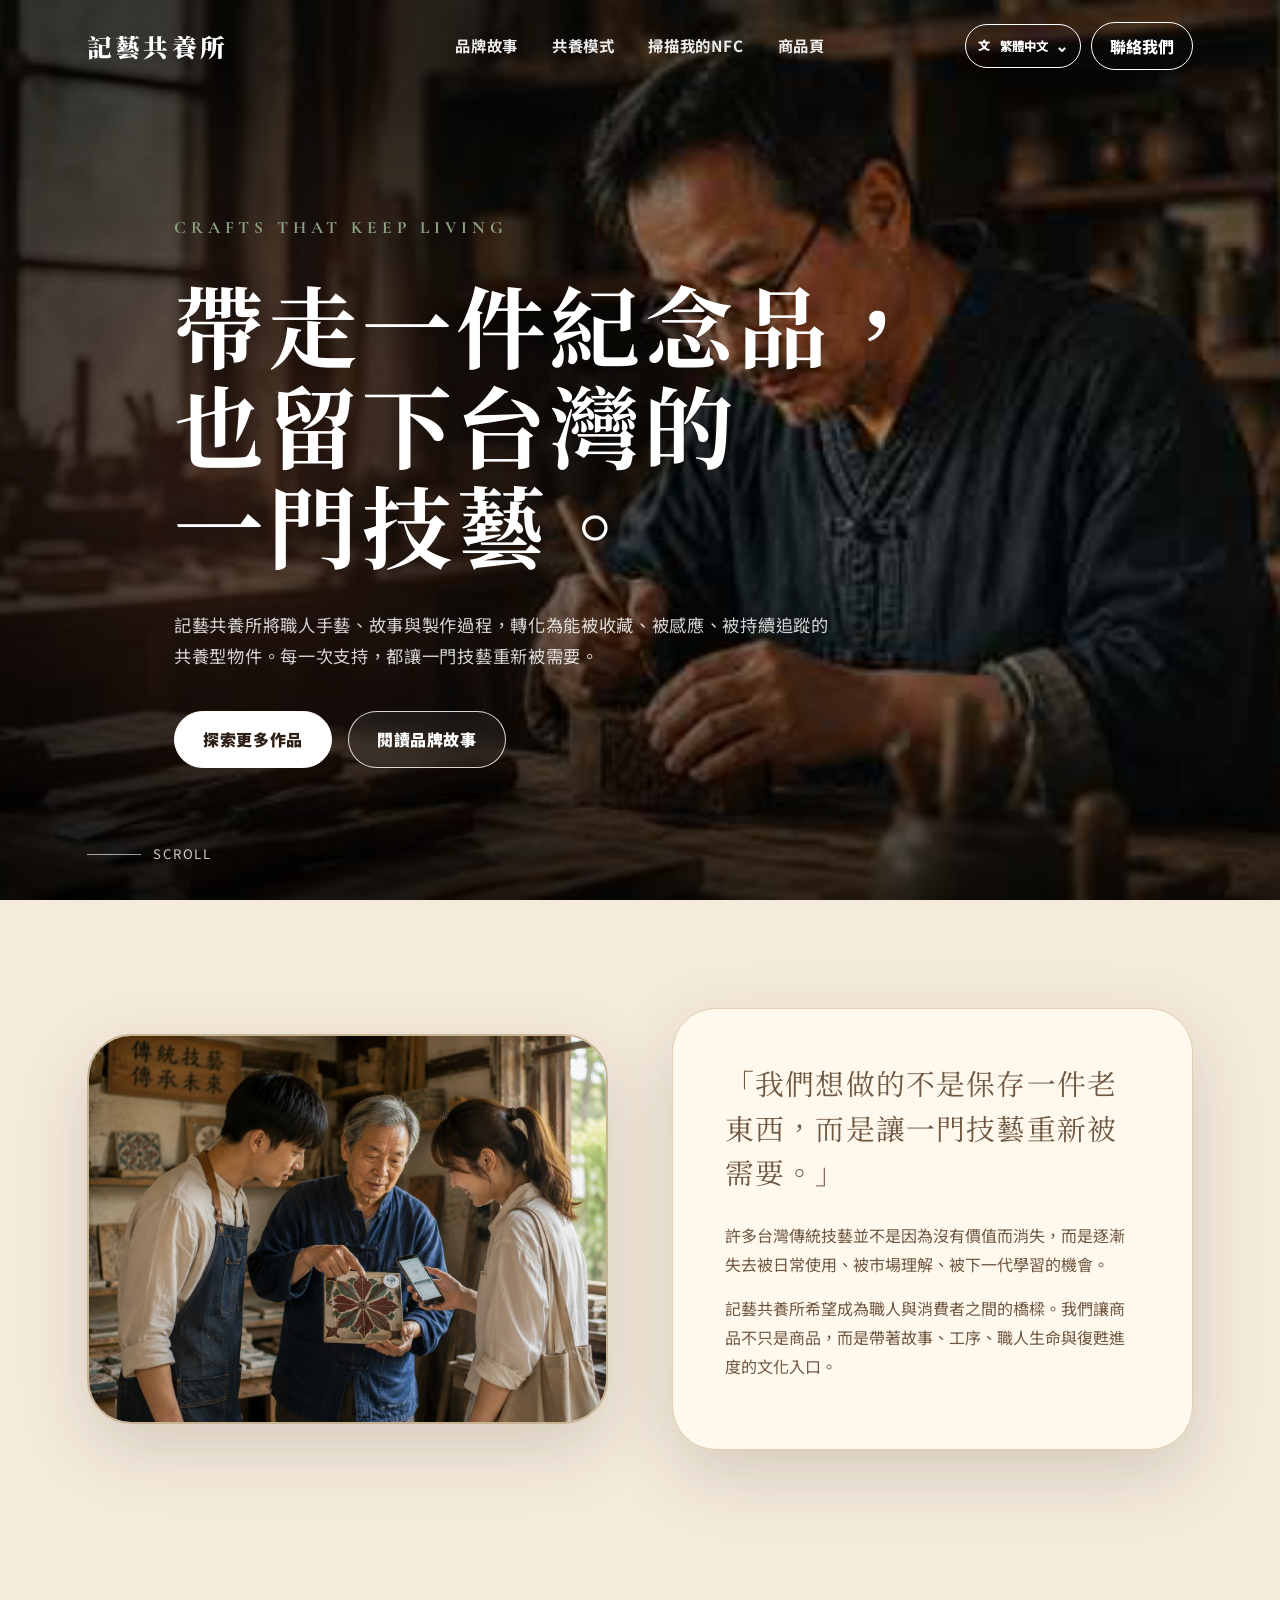
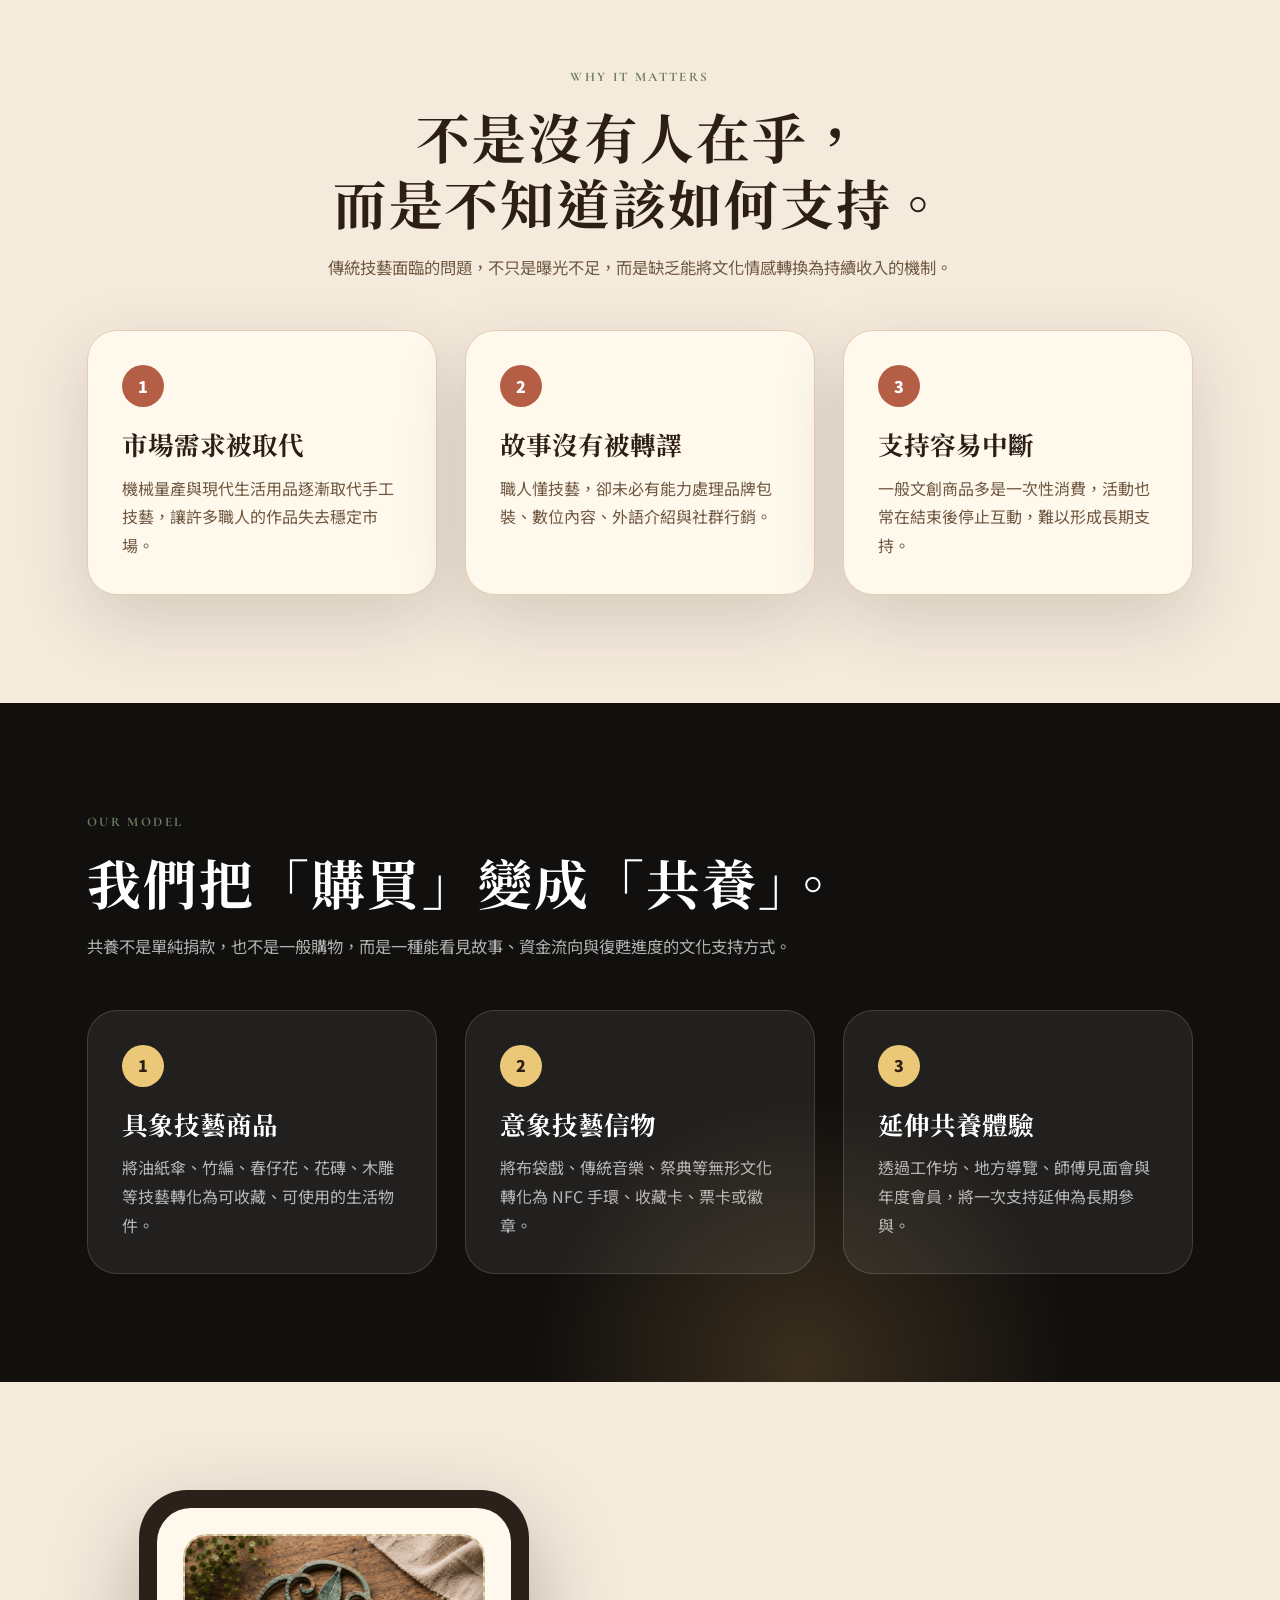
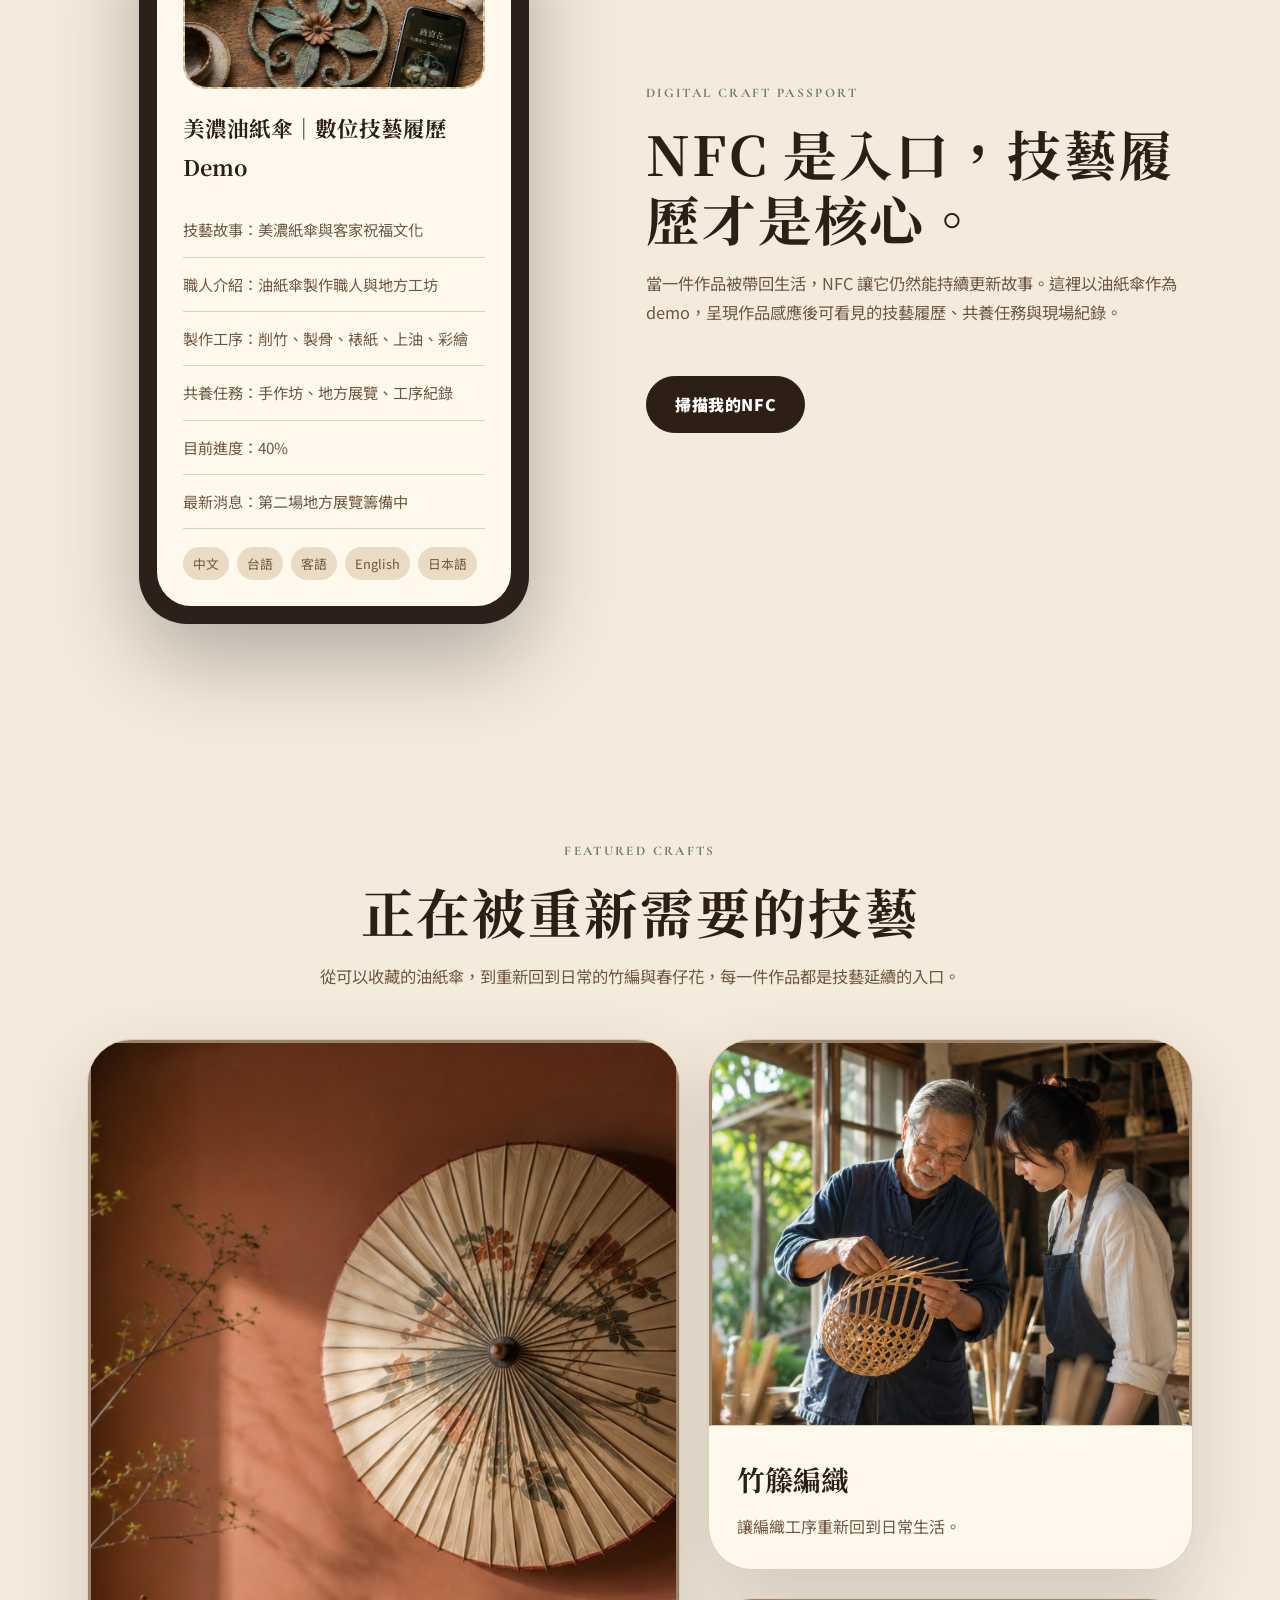
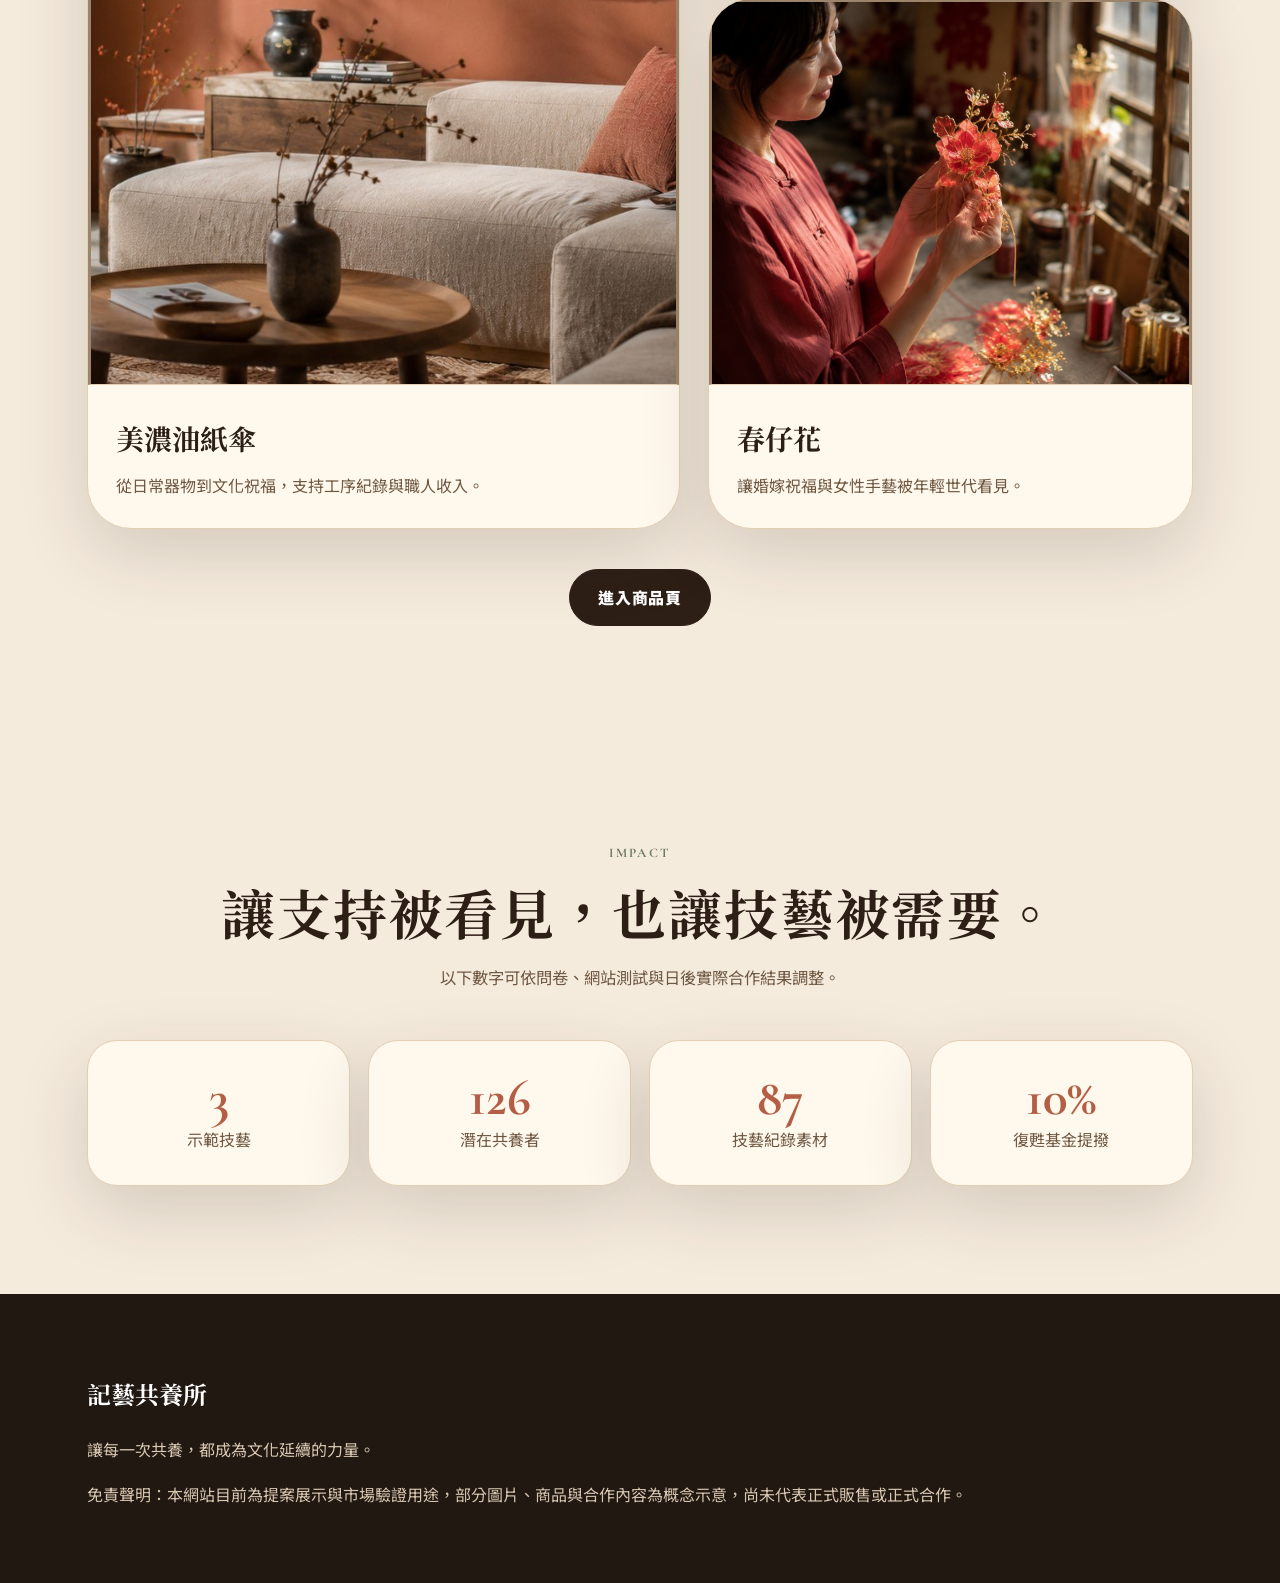
==== commit e03355dc: "Add files via upload" ====
--- a/index.html
+++ b/index.html
@@ -1653,6 +1653,14 @@
   *, *::before, *::after { scroll-behavior: auto !important; transition-duration: .01ms !important; animation-duration: .01ms !important; }
 }
 
+/* V6: focused NFC guide, product checkout and confirmations */
+.nfc-guide__book{min-width:0}.nfc-guide__counter{display:flex;align-items:center;gap:18px;margin-bottom:18px;color:var(--v3-red);font-weight:900}.nfc-guide__counter i{height:6px;flex:1;overflow:hidden;border-radius:999px;background:#dfd1bd}.nfc-guide__counter b{display:block;height:100%;width:25%;border-radius:inherit;background:var(--v3-red);transition:width .3s ease}.nfc-guide__page{display:none;min-height:430px;padding:clamp(28px,4vw,54px);border:1px solid var(--v3-line);border-radius:30px;background:#fffaf4;box-shadow:var(--v3-shadow)}.nfc-guide__page.is-active{display:block}.nfc-guide__page>span{font:700 2rem/1 "Cormorant Garamond",serif;color:var(--v3-gold)}.nfc-guide__page h3{margin:20px 0 8px;font-size:clamp(1.8rem,3vw,2.7rem)}.nfc-guide__page p{margin:0;color:var(--v3-copy)}.guide-mock{position:relative;min-height:170px;margin-bottom:30px;padding:36px;border-radius:22px;background:#211712;color:#fff;display:flex;flex-direction:column;justify-content:center}.guide-mock b{font-size:1.1rem}.guide-mock small{margin-top:8px;color:#d6c7bb}.guide-target{position:absolute!important;top:20px;right:22px;width:42px;height:42px;display:grid;place-items:center;border-radius:50%;background:#c49a5b;color:#211712!important;animation:guidePulse 1.8s infinite}@keyframes guidePulse{50%{box-shadow:0 0 0 12px #c49a5b22}}.nfc-guide__actions{display:flex;flex-wrap:wrap;gap:10px;margin-top:20px}.nfc-guide__actions [hidden]{display:none!important}
+.artisan-journal-v5{padding-top:20px}.artisan-journal-grid{display:grid;grid-template-columns:repeat(3,1fr);gap:20px;margin-top:42px}.artisan-journal-grid article{overflow:hidden;border:1px solid var(--v3-line);border-radius:28px;background:#fffaf4;box-shadow:0 18px 55px #37251916}.artisan-journal-grid img{width:100%;height:260px;object-fit:cover}.artisan-journal-grid article div{padding:26px}.artisan-journal-grid time{color:var(--v3-red);font-weight:900;font-size:.78rem}.artisan-journal-grid h3{margin:8px 0;font-size:1.35rem}.artisan-journal-grid p{margin:0}
+.checkout-v6-main{width:min(1320px,90%);margin:auto;padding:170px 0 110px}.checkout-v6-crumb{display:flex;gap:10px;margin-bottom:24px;color:var(--v3-copy);font-weight:800}.checkout-v6-layout{display:grid;grid-template-columns:1.05fr .95fr;gap:28px;align-items:start}.checkout-v6-product,.checkout-v6-form-card{overflow:hidden;border:1px solid var(--v3-line);border-radius:36px;background:#fffaf4;box-shadow:var(--v3-shadow)}.checkout-v6-product>img{width:100%;height:470px;object-fit:cover}.checkout-v6-product__copy{padding:clamp(30px,5vw,58px)}.checkout-v6-product h1{margin:8px 0 18px;font-size:clamp(2.6rem,5vw,5rem)}.checkout-v6-product p{color:var(--v3-copy)}.checkout-v6-product ul{list-style:none;padding:20px 0;margin:22px 0;border-block:1px solid var(--v3-line);display:grid;gap:10px}.checkout-v6-product li::before{content:"✓";margin-right:10px;color:var(--v3-green);font-weight:900}.checkout-v6-total,.checkout-v6-payline,.success-v6-summary{display:flex;align-items:center;justify-content:space-between;gap:20px}.checkout-v6-total strong{font:700 2.7rem/1 "Cormorant Garamond",serif;color:var(--v3-red)}.checkout-v6-form-card{position:sticky;top:160px;padding:clamp(30px,5vw,58px)}.checkout-v6-form-card h2{font-size:clamp(2.2rem,4vw,4rem);margin:8px 0 12px}.checkout-v6-demo{padding:12px 16px;border-radius:12px;background:#eadbc5;color:var(--v3-copy)}.checkout-v6-form-card form{display:grid;gap:18px;margin-top:26px}.checkout-v6-form-card label{display:grid;gap:7px;font-weight:900}.checkout-v6-form-card input{width:100%;height:54px;padding:0 16px;border:1px solid var(--v3-line);border-radius:12px;background:#fff;font:inherit}.checkout-v6-form-card small{color:#8a6b57;font-weight:700}.checkout-v6-payline{padding:18px 0;border-top:1px solid var(--v3-line)}.checkout-v6-payline b{font-size:1.4rem;color:var(--v3-red)}.success-v6[hidden]{display:none}.success-v6{position:fixed;z-index:9999;inset:0;padding:22px;background:#160f0bcc;backdrop-filter:blur(12px);display:grid;place-items:center}.success-v6-card{width:min(600px,100%);padding:clamp(34px,6vw,70px);border-radius:34px;background:#fffaf4;text-align:center;box-shadow:0 30px 100px #0006}.success-v6-mark{width:74px;height:74px;margin:0 auto 20px;display:grid;place-items:center;border-radius:50%;background:var(--v3-green);color:#fff;font-size:2rem}.success-v6-card h2{margin:8px 0;font-size:clamp(2.6rem,5vw,4.8rem)}.success-v6-card>p:not(.mv3-kicker){color:var(--v3-copy)}.success-v6-summary{margin:25px 0;padding:18px;border-block:1px solid var(--v3-line)}.success-v6-card .mv3-actions{justify-content:center}.modal-open{overflow:hidden}.contact-success{width:min(700px,100%);padding:42px;border:1px solid var(--line);border-radius:var(--radius-xl);background:var(--paper);box-shadow:var(--shadow);display:grid;grid-template-columns:70px 1fr;gap:24px}.contact-success[hidden]{display:none}.contact-success>span{width:58px;height:58px;display:grid;place-items:center;border-radius:50%;background:var(--sage);color:#fff;font-size:1.5rem}.contact-success h2{font-size:clamp(2rem,4vw,3.5rem);margin:8px 0}.contact-success p{margin-bottom:25px;color:var(--ink-soft)}
+@media(max-width:980px){.checkout-v6-layout{grid-template-columns:1fr}.checkout-v6-form-card{position:static}.artisan-journal-grid{grid-template-columns:1fr 1fr}}
+@media(max-width:680px){.nfc-guide__page{min-height:390px;padding:22px}.guide-mock{padding:28px 20px}.artisan-journal-grid{grid-template-columns:1fr}.artisan-journal-grid img{height:230px}.checkout-v6-main{width:calc(100% - 32px);padding:110px 0 72px}.checkout-v6-product>img{height:340px}.checkout-v6-product__copy,.checkout-v6-form-card{padding:28px 20px}.checkout-v6-total{align-items:flex-start;flex-direction:column}.checkout-v6-total strong{font-size:2.3rem}.success-v6-card .mv3-actions{flex-direction:column}.success-v6-card .mv3-btn{width:100%}.contact-success{grid-template-columns:1fr;padding:28px 22px}}
+
+
 </style>
 </head>
 <body class="home-page">
@@ -1663,7 +1671,7 @@
     <a href="index.html#model">共養模式</a>
     <a href="nfc.html">掃描我的NFC</a>
     <a href="products.html">商品頁</a>
-    <a href="plans.html">共養方案</a>
+    
   </div>
   <div class="nav-right">
     <a class="nav-pill" href="contact.html">聯絡我們</a>
@@ -1874,6 +1882,58 @@
     document.querySelectorAll("[data-auth-tab]").forEach(item=>item.classList.toggle("is-active", item === tab));
     document.querySelectorAll("[data-auth-panel]").forEach(panel=>panel.classList.toggle("is-active", panel.dataset.authPanel === tab.dataset.authTab));
   });
+});
+
+// NFC guide: one clear instruction per page
+const guidePages=[...document.querySelectorAll("[data-guide-page]")];
+if(guidePages.length){
+  let guideIndex=0;
+  const renderGuide=()=>{
+    guidePages.forEach((page,index)=>page.classList.toggle("is-active",index===guideIndex));
+    const count=document.querySelector("[data-guide-count]");
+    const progress=document.querySelector("[data-guide-progress]");
+    const previous=document.querySelector("[data-guide-prev]");
+    const next=document.querySelector("[data-guide-next]");
+    const confirm=document.querySelector("[data-guide-confirm]");
+    if(count) count.textContent=`${guideIndex+1} / ${guidePages.length}`;
+    if(progress) progress.style.width=`${((guideIndex+1)/guidePages.length)*100}%`;
+    if(previous) previous.hidden=guideIndex===0;
+    if(next) next.hidden=guideIndex===guidePages.length-1;
+    if(confirm) confirm.hidden=guideIndex!==guidePages.length-1;
+  };
+  document.querySelector("[data-guide-next]")?.addEventListener("click",()=>{guideIndex=Math.min(guideIndex+1,guidePages.length-1);renderGuide();});
+  document.querySelector("[data-guide-prev]")?.addEventListener("click",()=>{guideIndex=Math.max(guideIndex-1,0);renderGuide();});
+  renderGuide();
+}
+
+// Product-specific demo checkout
+const checkout=document.querySelector("[data-checkout]");
+if(checkout){
+  const products={
+    umbrella:{name:"美濃油紙傘",price:"NT$10,000",image:"images/umbrella-detail.jpg"},
+    bamboo:{name:"竹編生活小物",price:"NT$333",image:"images/bamboo-detail.jpg"},
+    chunzihua:{name:"春仔花共養飾品",price:"NT$2,000",image:"images/chunzihua-detail.jpg"}
+  };
+  const key=new URLSearchParams(location.search).get("product") || "umbrella";
+  const product=products[key] || products.umbrella;
+  checkout.dataset.product=key;
+  document.querySelectorAll("[data-checkout-name]").forEach(el=>{el.textContent=product.name;el.dataset.i18n=`checkout_${key}_name`;});
+  document.querySelectorAll("[data-checkout-price]").forEach(el=>el.textContent=product.price);
+  const image=document.querySelector("[data-checkout-image]");
+  if(image){image.src=product.image;image.alt=product.name;}
+  document.querySelector("[data-checkout-form]")?.addEventListener("submit",event=>{
+    event.preventDefault();
+    const success=document.querySelector("[data-checkout-success]");
+    if(success){success.hidden=false;document.body.classList.add("modal-open");success.querySelector("a")?.focus();}
+  });
+}
+
+// Contact form confirmation
+document.querySelector("[data-contact-form]")?.addEventListener("submit",event=>{
+  event.preventDefault();
+  event.currentTarget.hidden=true;
+  const success=document.querySelector("[data-contact-success]");
+  if(success){success.hidden=false;success.scrollIntoView({behavior:"smooth",block:"center"});}
 });
 
 // V5 plan detail content and purchase confirmation gate
@@ -2082,6 +2142,15 @@
     legacy_detail_2_title:["工作坊與地方活動優惠","Workshop & Local Event Benefits","工房・地域イベント特典","工作坊佮地方活動優惠","工作坊摎地方活動優惠"],legacy_detail_2_desc:["享有指定場次優先報名與共養者優惠。","Priority registration and co-nurturer rates for selected sessions.","指定回の先行申込と共養者優待。","有指定場次優先報名佮共養者優惠。","有指定場次優先報名摎共養者優惠。"],
     legacy_detail_3_title:["年度技藝狀態報告","Annual Craft Report","年間技芸レポート","年度技藝狀態報告","年度技藝狀態報告"],legacy_detail_3_desc:["完整整理職人合作、資金用途與復甦任務成果。","A full report on artisans, fund use, and revival mission outcomes.","職人連携、資金用途、再生成果の年間報告。","完整整理職人合作、資金用途佮復甦任務成果。","完整整理職人合作、資金用途摎復甦任務成果。"],
     legacy_detail_4_title:["共養者專屬標記","Co-nurturer Recognition","共養者名表示","共養者專屬標記","共養者專屬標記"],legacy_detail_4_desc:["姓名或組織名稱可依意願登錄於年度支持名錄。","Your name or organization may be listed in the annual supporter record.","希望に応じて氏名・組織名を年間支援者名簿に掲載。","名姓抑是組織名會當照意願登錄佇年度支持名錄。","名姓抑係組織名做得照意願登錄在年度支持名錄。"]
+  });
+
+  Object.assign(M,{
+    previous:["上一步","Previous","前へ","頂一步","上一步"],next:["下一步","Next","次へ","後一步","下一步"],guide_confirm:["我已了解，開啟共養履歷","Got it—open my passport","確認して共養履歴を開く","我知影矣，開共養履歷","𠊎了解吔，打開共養履歷"],
+    guide_mock_work:["點這裡查看作品資料","Tap here to view work details","ここを押して作品情報を見る","點遮看作品資料","點這位看作品資料"],guide_mock_artisan:["往下滑並按下「職人介紹」","Scroll down and tap “Artisan”","下へスクロールして「職人紹介」を押す","向下滑閣點「職人介紹」","向下滑摎點「職人介紹」"],guide_mock_progress:["按進度條查看近期任務","Tap the progress bar for recent missions","進捗バーで最新タスクを見る","點進度條看近期任務","點進度條看這駁仔任務"],guide_mock_language:["按右上角語言選單切換","Use the language menu at top right","右上の言語メニューで切り替え","點正手爿頂懸的語言選單","點正手片頂高个語言選單"],
+    artisan_journal:["近期師傅故事","Recent Artisan Stories","最近の職人物語","近期師傅故事","這駁仔師傅故事"],artisan_journal_title:["近期的師傅故事紀錄","Recent stories from the artisan","最近の職人ストーリー","近期的師傅故事紀錄","這駁仔个師傅故事紀錄"],artisan_journal_desc:["不是只有完成品。工坊裡的新發現、一次教學與一段生活，也會持續寫進這件作品的履歷。","Workshop discoveries, lessons, and daily moments continue to enter this passport.","工房での発見、指導、日々の出来事もこの履歴に加わります。","工坊的新發現、教學佮生活，嘛會一直寫入作品履歷。","工坊个新發現、教學摎生活，也會續等寫入作品履歷。"],
+    journal_1_title:["替下一批傘骨挑竹","Selecting bamboo for the next frames","次の傘骨の竹を選ぶ","替後一批傘骨揀竹","同下一批遮骨擇竹"],journal_1_desc:["林師傅帶青年助教辨認竹節與纖維走向，說明哪些細微差異會影響開傘的手感。","Master Lin shows how nodes and grain affect the feel of opening an umbrella.","林師傅が竹の節と繊維が開閉感に与える影響を教えました。","林師傅教青年助教認竹節佮纖維，講開傘手感的差異。","林師傅教後生助教認竹節摎纖維，講開遮手感个差異。"],journal_2_title:["第一次把手感說成方法","Turning intuition into a method","手の感覚を方法に","頭一擺共手感講做方法","第一擺摎手感講做方法"],journal_2_desc:["過去只靠示範的削竹判斷，被整理成學員能反覆比對的三個觀察步驟。","A bamboo-shaving judgment is now a three-step checklist.","竹削りの判断を三つの観察手順に整理しました。","以前靠示範的削竹判斷，這馬整理做三步驟。","頭擺靠示範个削竹判斷，這下整理做三隻步驟。"],journal_3_title:["傘重新回到街道上","Umbrellas return to the street","傘が再び町へ","傘閣轉去街路","遮再過轉到街路"],journal_3_desc:["地方展出不只陳列作品，也邀請居民分享家中老傘與節慶記憶。","Residents shared memories of old family umbrellas and festivals.","住民が家の古い傘や祭りの記憶を語りました。","居民嘛分享老傘佮節慶記持。","居民也分享老遮摎節慶記憶。"],
+    checkout_title:["確認加入共養","Confirm Co-nurture Purchase","共養購入の確認","確認加入共養","確認加入共養"],checkout_includes:["這筆款項是購買作品，不是分級募資。你會收到實體手工作品、植入作品的 NFC，以及持續更新的數位技藝履歷。","This purchases the work, not a funding tier. You receive the handmade work, embedded NFC, and an evolving digital passport.","段階式支援ではなく作品の購入です。実物作品、NFC、更新されるデジタル履歴を受け取ります。","這筆錢是買作品，毋是分級募資。你會收著作品、NFC 佮數位履歷。","這筆錢係買作品，毋係分級募資。你會收著作品、NFC 摎數位履歷。"],checkout_item_1:["實體手工作品一件","One physical handmade work","手仕事の実物作品1点","實體手工作品一件","實體手工作品一件"],checkout_item_2:["作品專屬 NFC 標籤","Work-specific NFC tag","作品専用NFCタグ","作品專屬 NFC 標籤","作品專屬 NFC 標籤"],checkout_item_3:["數位技藝履歷永久入口","Permanent digital craft passport","デジタル技芸履歴への永続アクセス","數位技藝履歷永久入口","數位技藝履歷永久入口"],order_total:["訂單金額","Order Total","注文金額","訂單金額","訂單金額"],checkout_form_title:["填寫寄送與付款資料","Shipping & payment details","配送・支払い情報","填寄送佮付款資料","填寄送摎付款資料"],demo_notice:["此為競賽展示付款流程，不會產生真實扣款。","Demo only. No real charge will occur.","展示用です。実際の決済は行われません。","這是展示，袂真正扣款。","這係展示，毋會真正扣款。"],shipping_address:["地址","Shipping Address","配送先住所","地址","地址"],card_info:["信用卡資料","Card Details","カード情報","信用卡資料","信用卡資料"],demo_fill_123:["（展示模式填 123 即可）","(Enter 123 in demo mode)","（デモでは123と入力）","（展示模式填 123 就會使）","（展示模式填 123 就做得）"],amount_due:["本次付款","Amount Due","今回のお支払い","這擺付款","這擺付款"],submit_order:["送出","Submit","送信","送出","送出"],joined_success:["您已加入共養","You’ve joined co-nurture","共養に参加しました","你已經加入共養","你已加入共養"],joined_success_desc:["我們已收到您的訂單。付款完成後，你將取得實體作品與專屬 NFC 數位技藝履歷。","We received your order. You will receive the physical work and its NFC passport.","ご注文を受け付けました。実物作品と専用NFC履歴をお届けします。","阮收著你的訂單矣。你會提著作品佮 NFC 履歷。","𠊎等收著若个訂單吔。你會拿著作品摎 NFC 履歷。"],return_home:["返回主頁","Return Home","ホームへ戻る","轉去頭頁","轉到頭頁"],reply_received:["我們已收到您的回覆","We’ve received your message","メッセージを受け付けました","阮已經收著你的回覆","𠊎等收著若个回覆吔"],reply_received_desc:["謝謝你聯絡記藝共養所，我們會依你留下的資訊回覆。","Thank you for contacting us. We’ll reply using your details.","お問い合わせありがとうございます。入力情報をもとに返信します。","多謝你聯絡阮，阮會照你留的資料回覆。","承蒙你聯絡𠊎等，𠊎等會照若个資料回覆。"],
+    checkout_umbrella_name:["美濃油紙傘","Meinong Oil-paper Umbrella","美濃油紙傘","美濃油紙傘","美濃油紙遮"],checkout_bamboo_name:["竹編生活小物","Bamboo Daily Object","竹編みの生活小物","竹編生活小物","竹編生活細物"],checkout_chunzihua_name:["春仔花共養飾品","Co-nurtured Silk-flower Jewelry","春仔花 共養装身具","春仔花共養飾品","春仔花共養飾品"]
   });
 
   const phraseKeys={
@@ -2186,3 +2255,4 @@
 </script>
 </body>
 </html>
+
